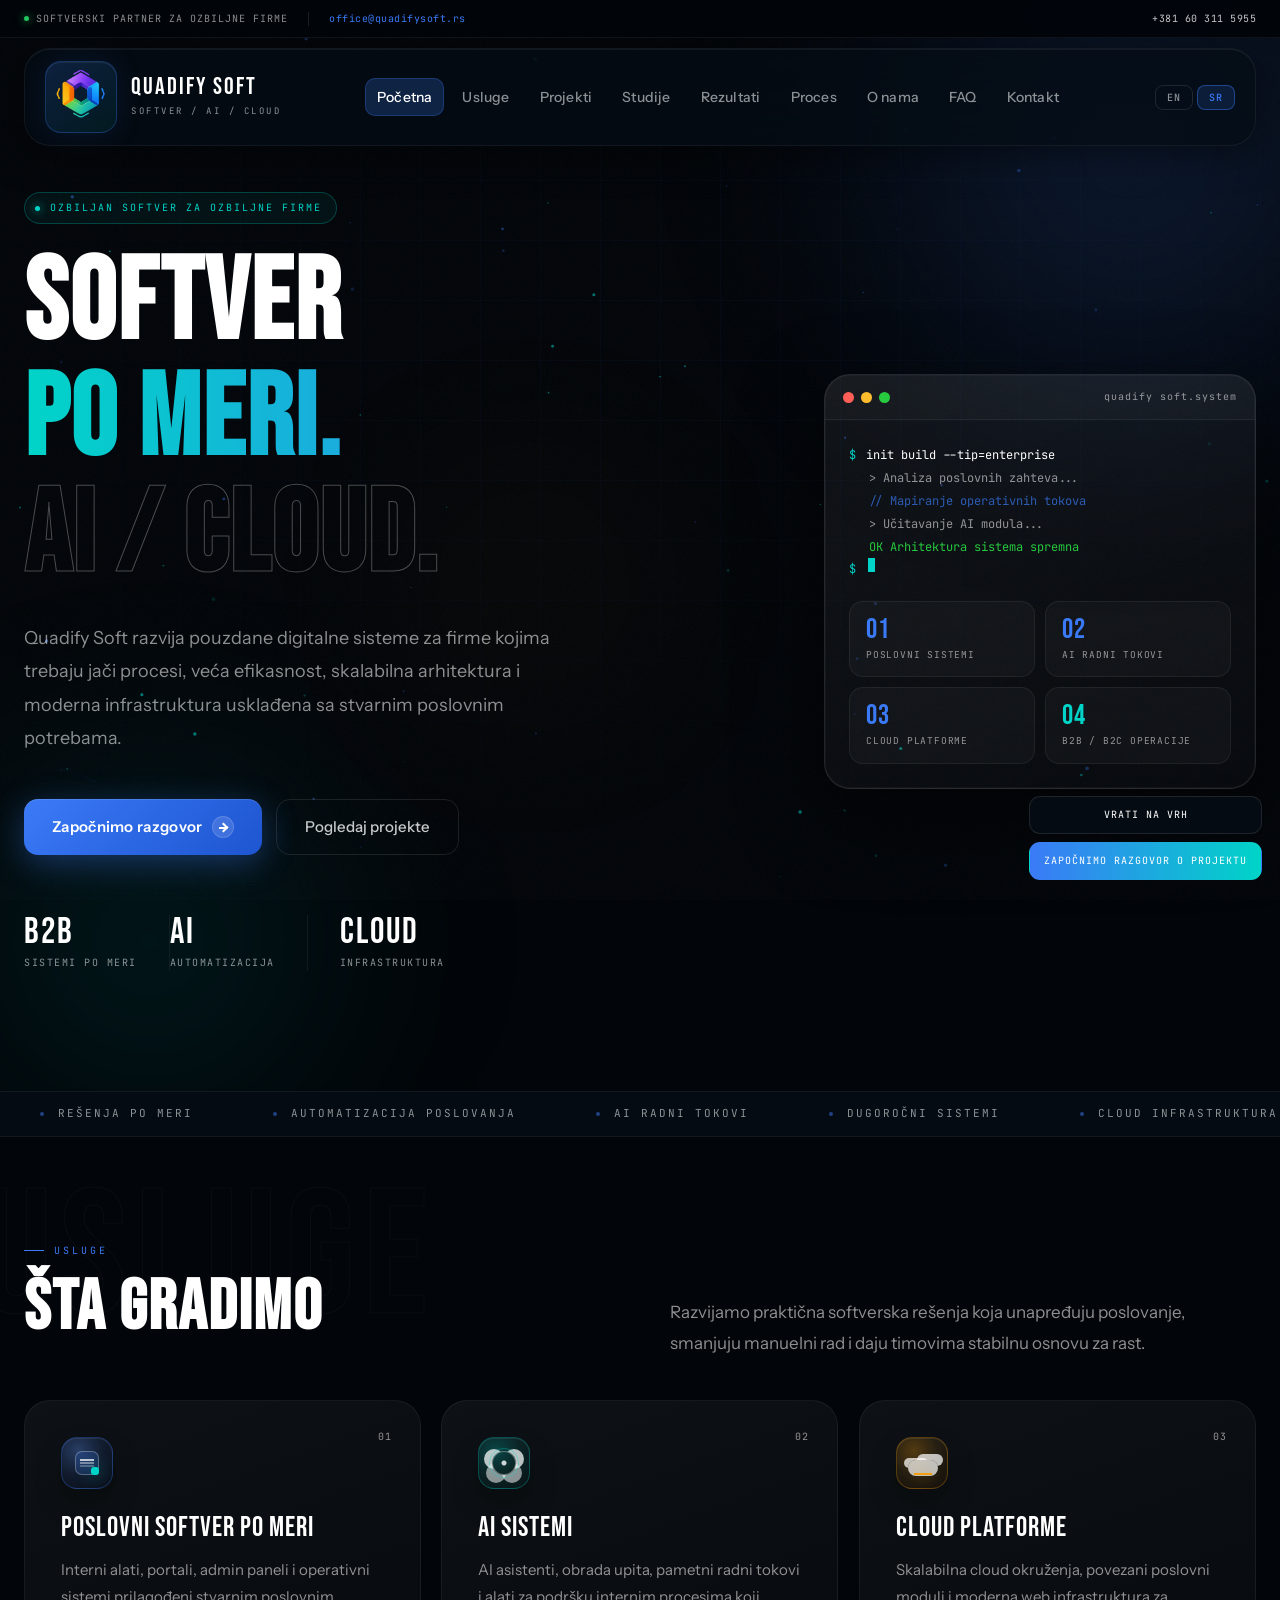
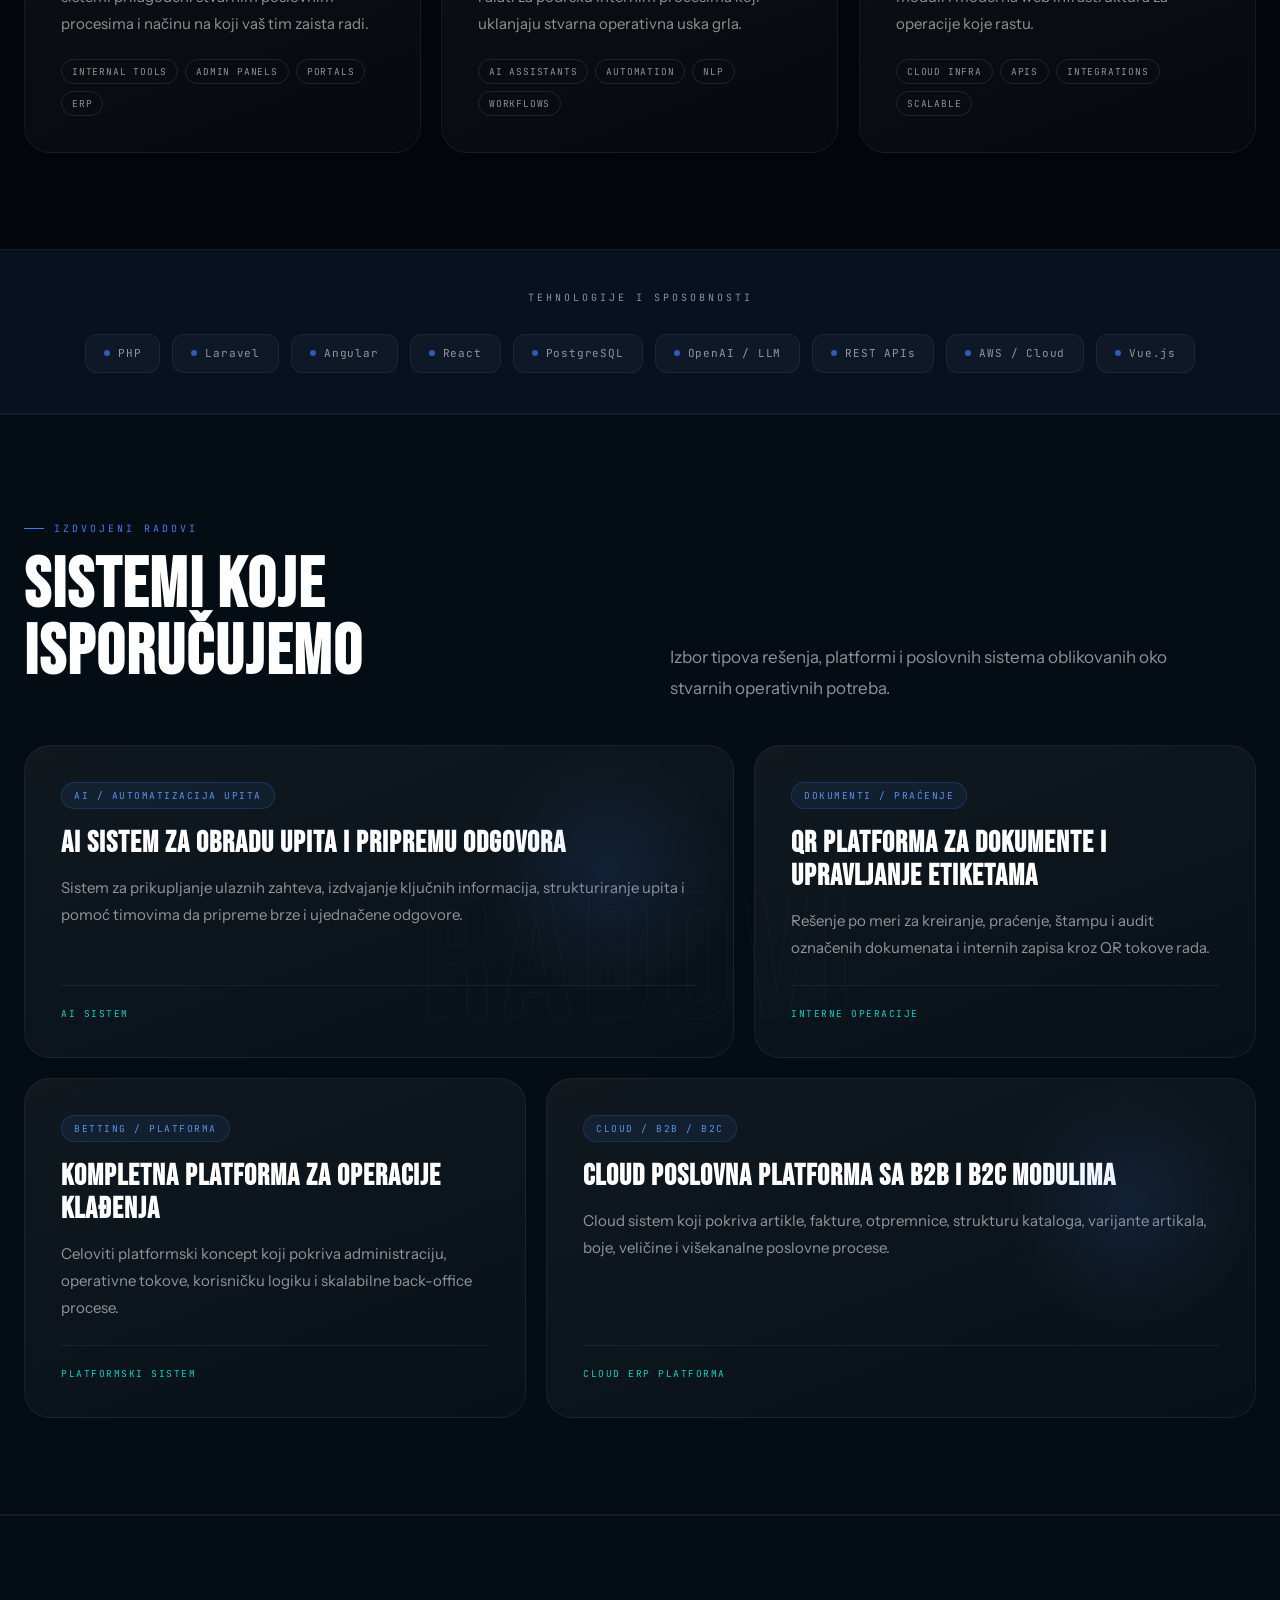
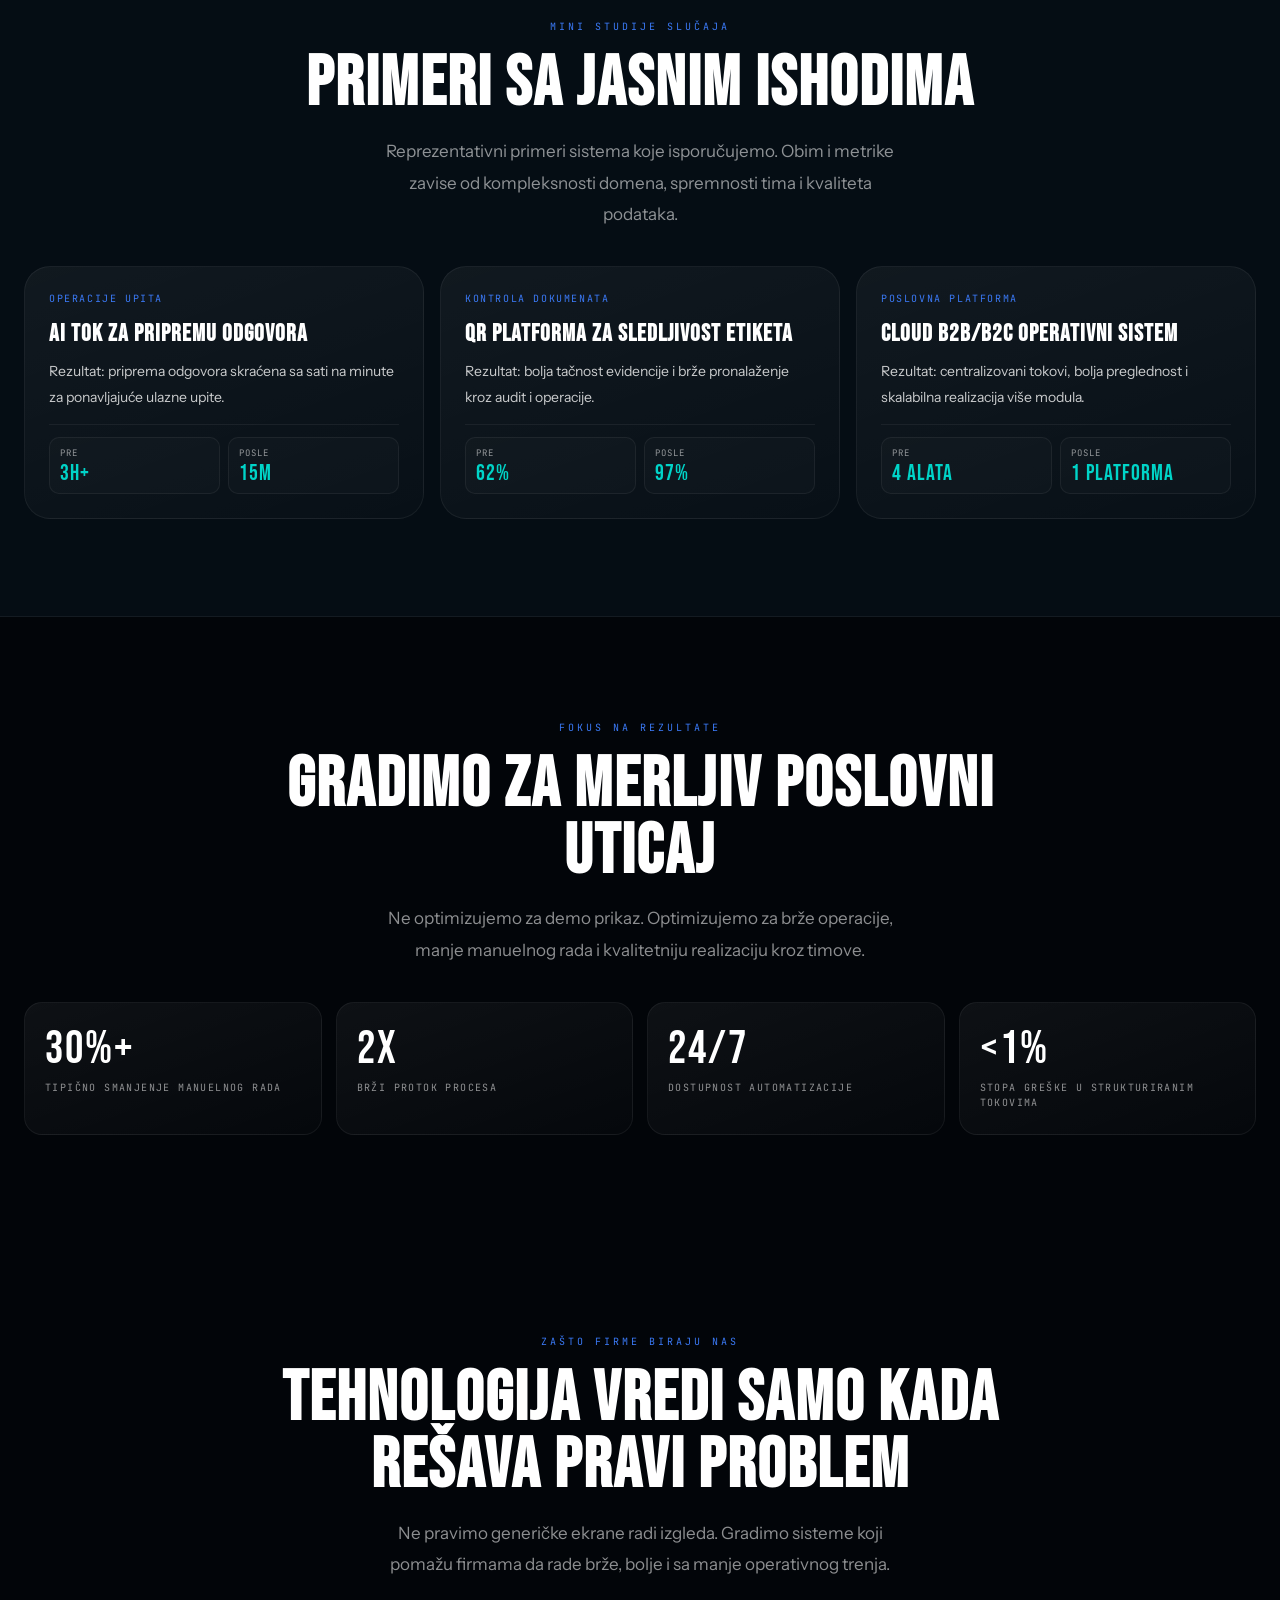
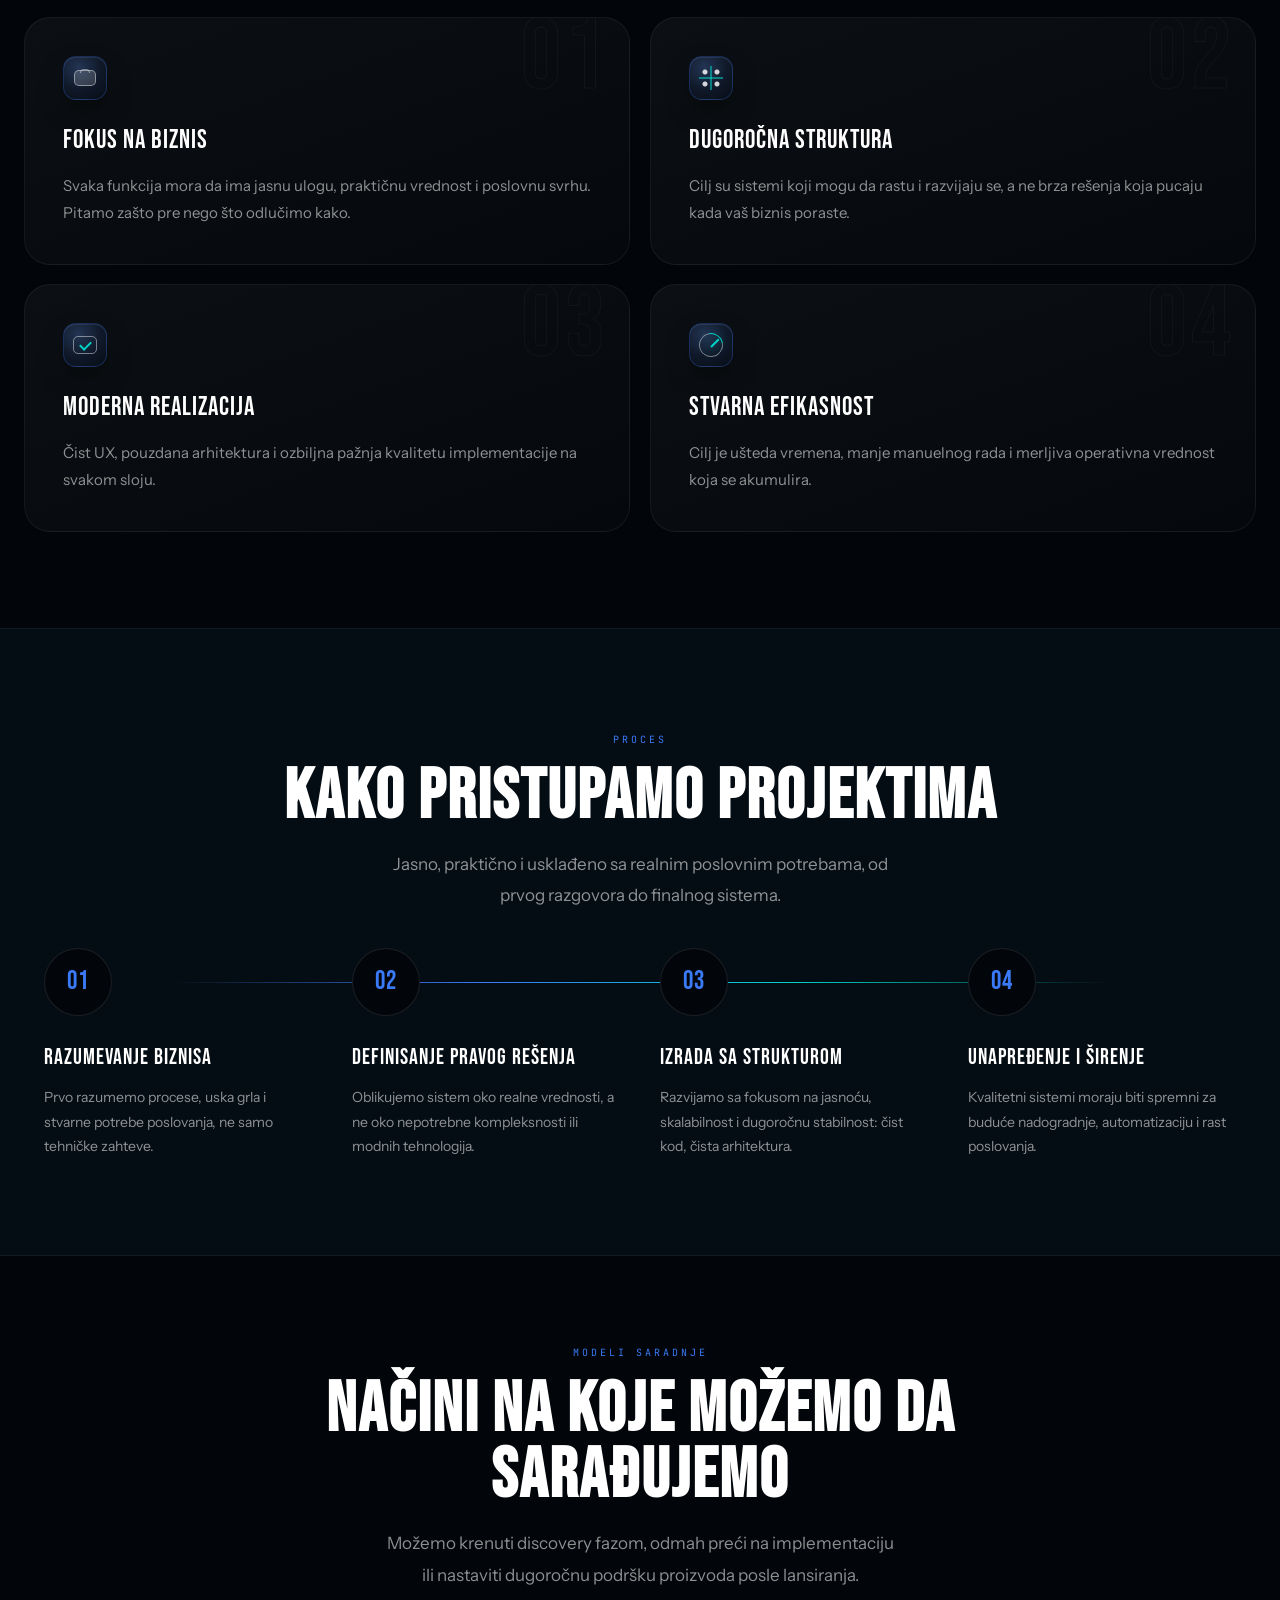
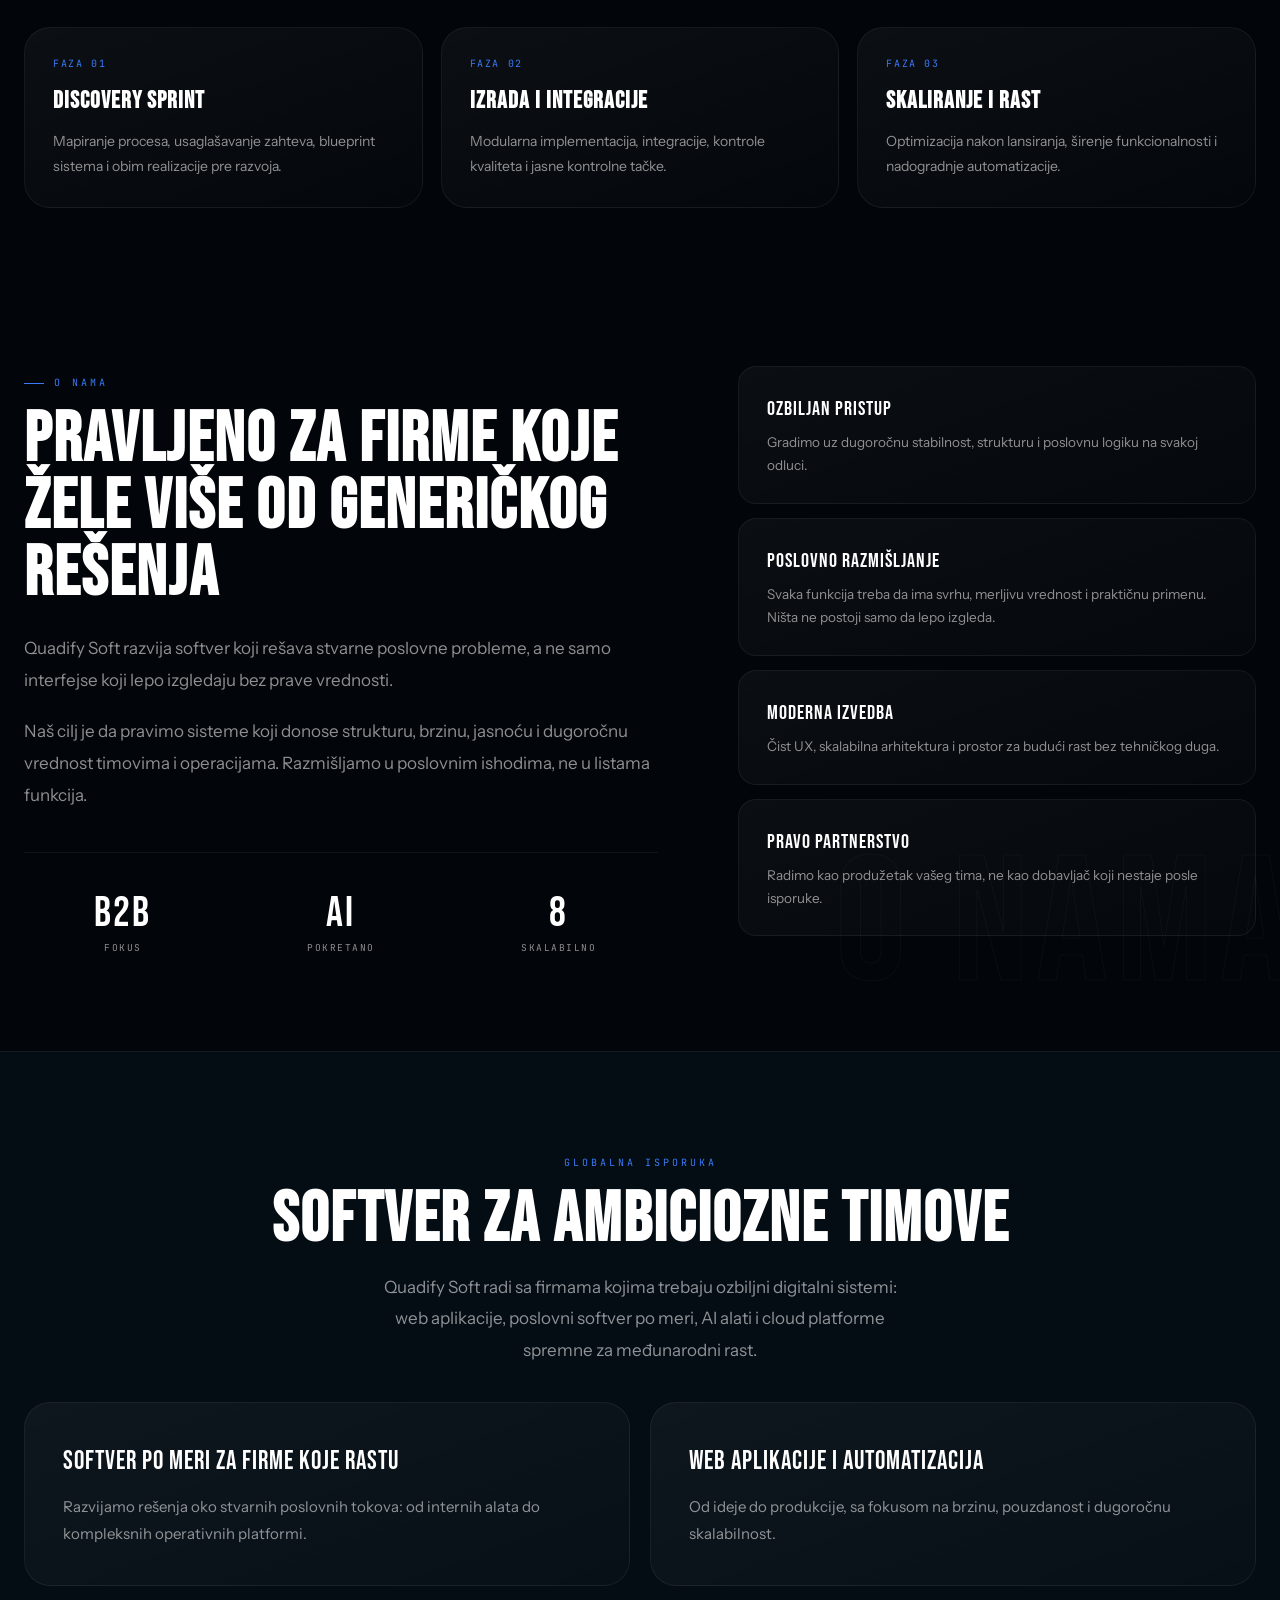
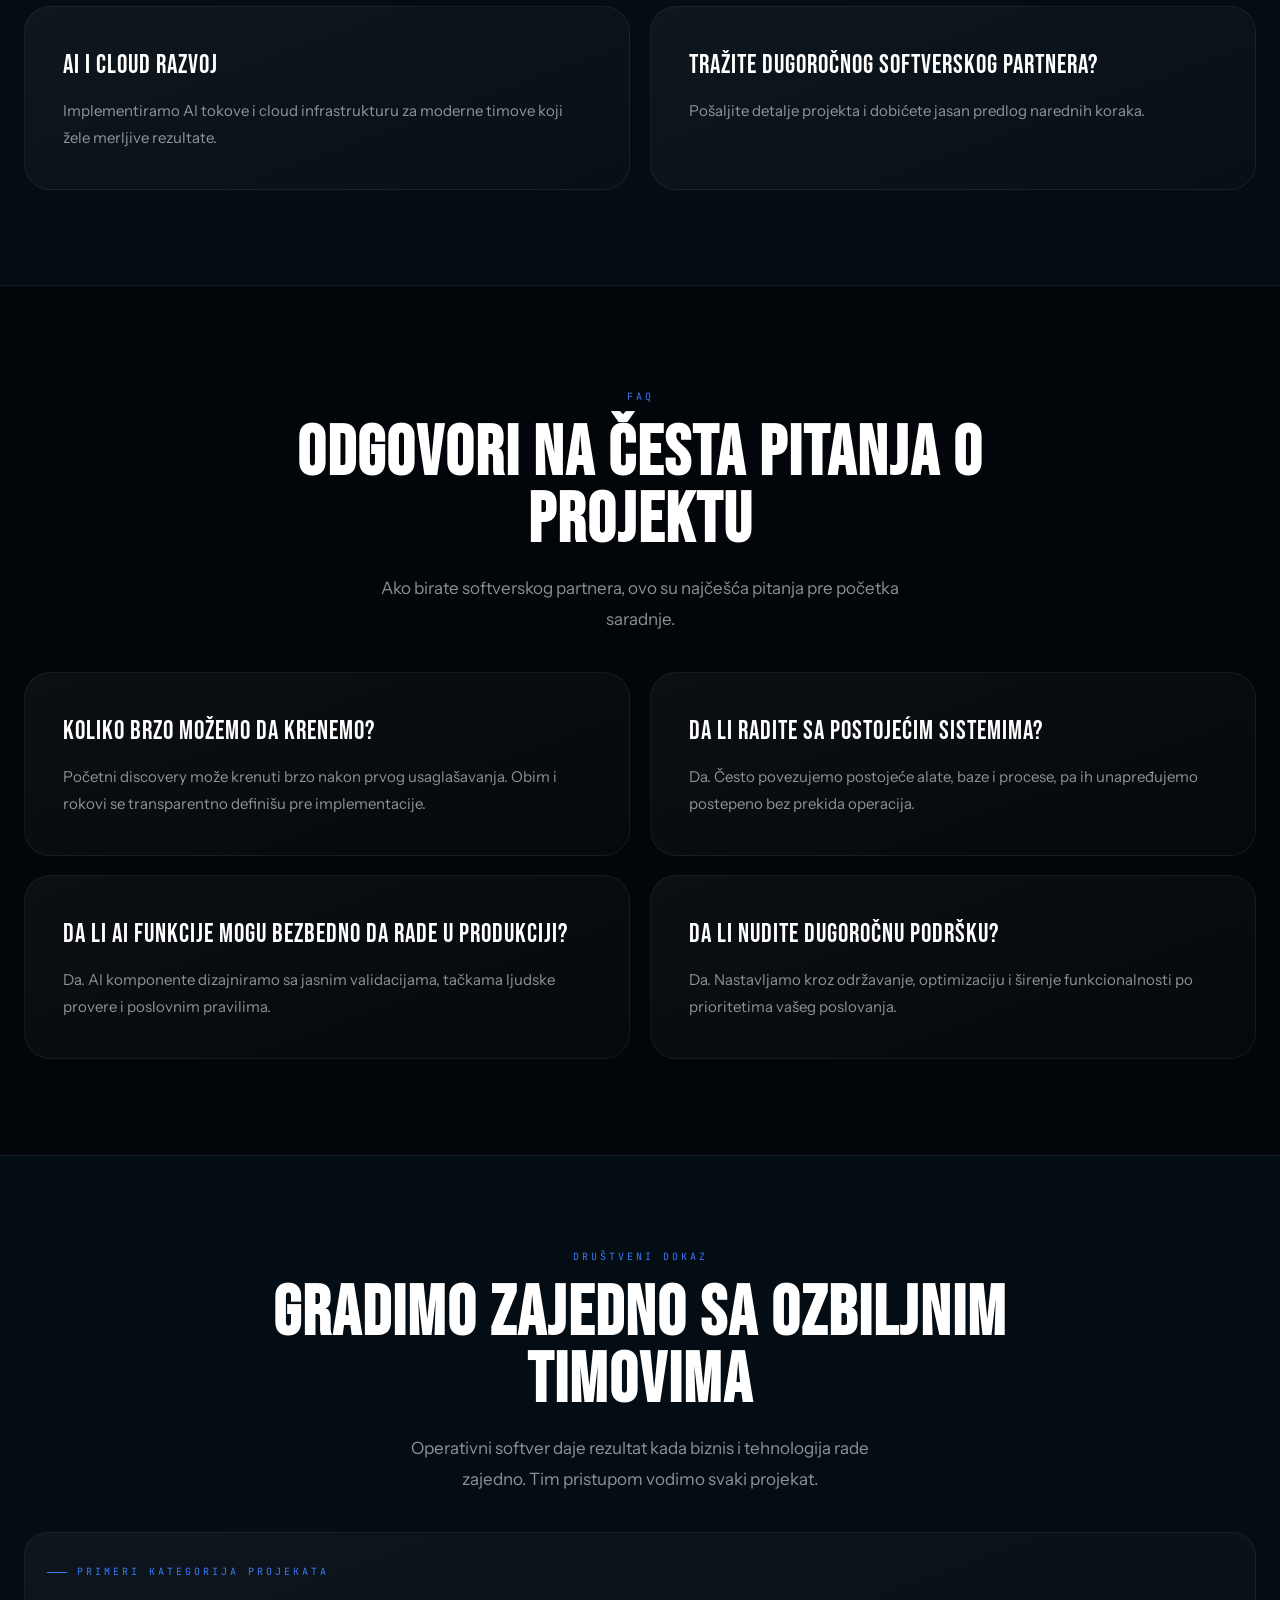
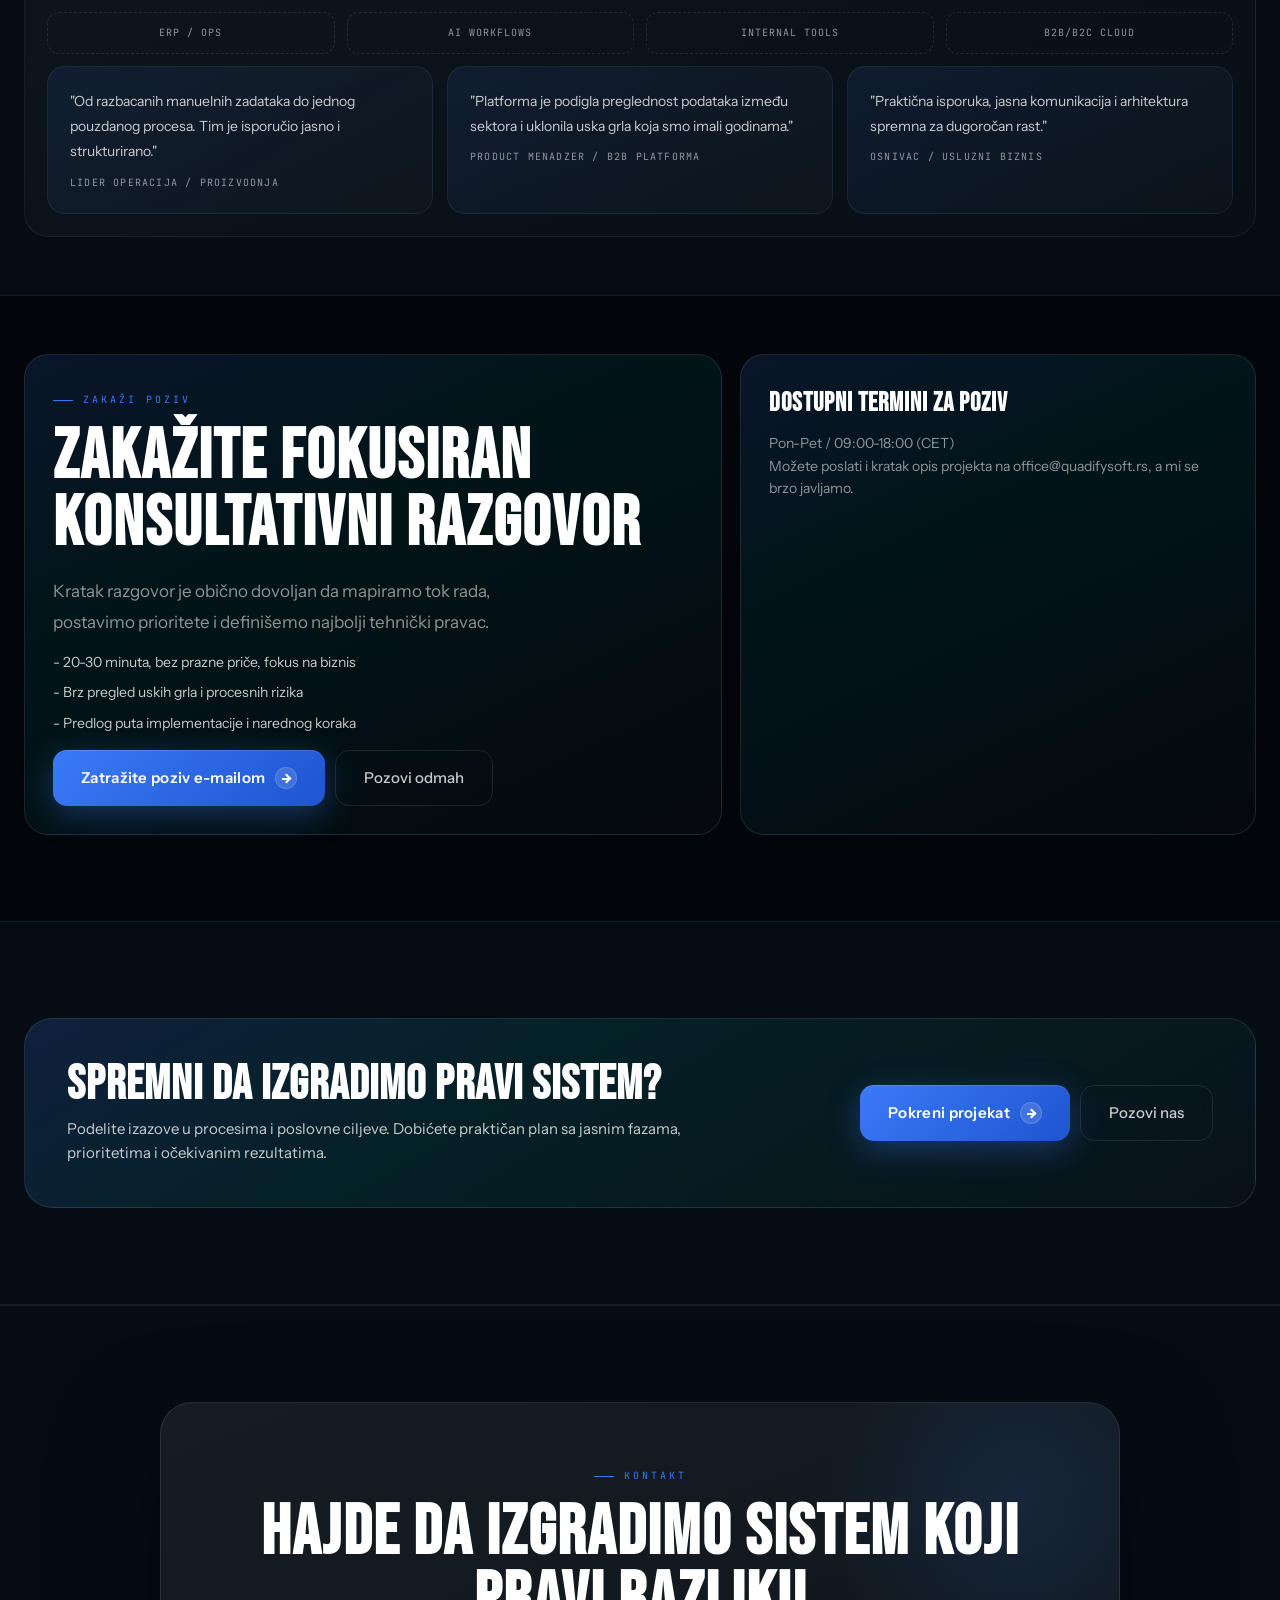
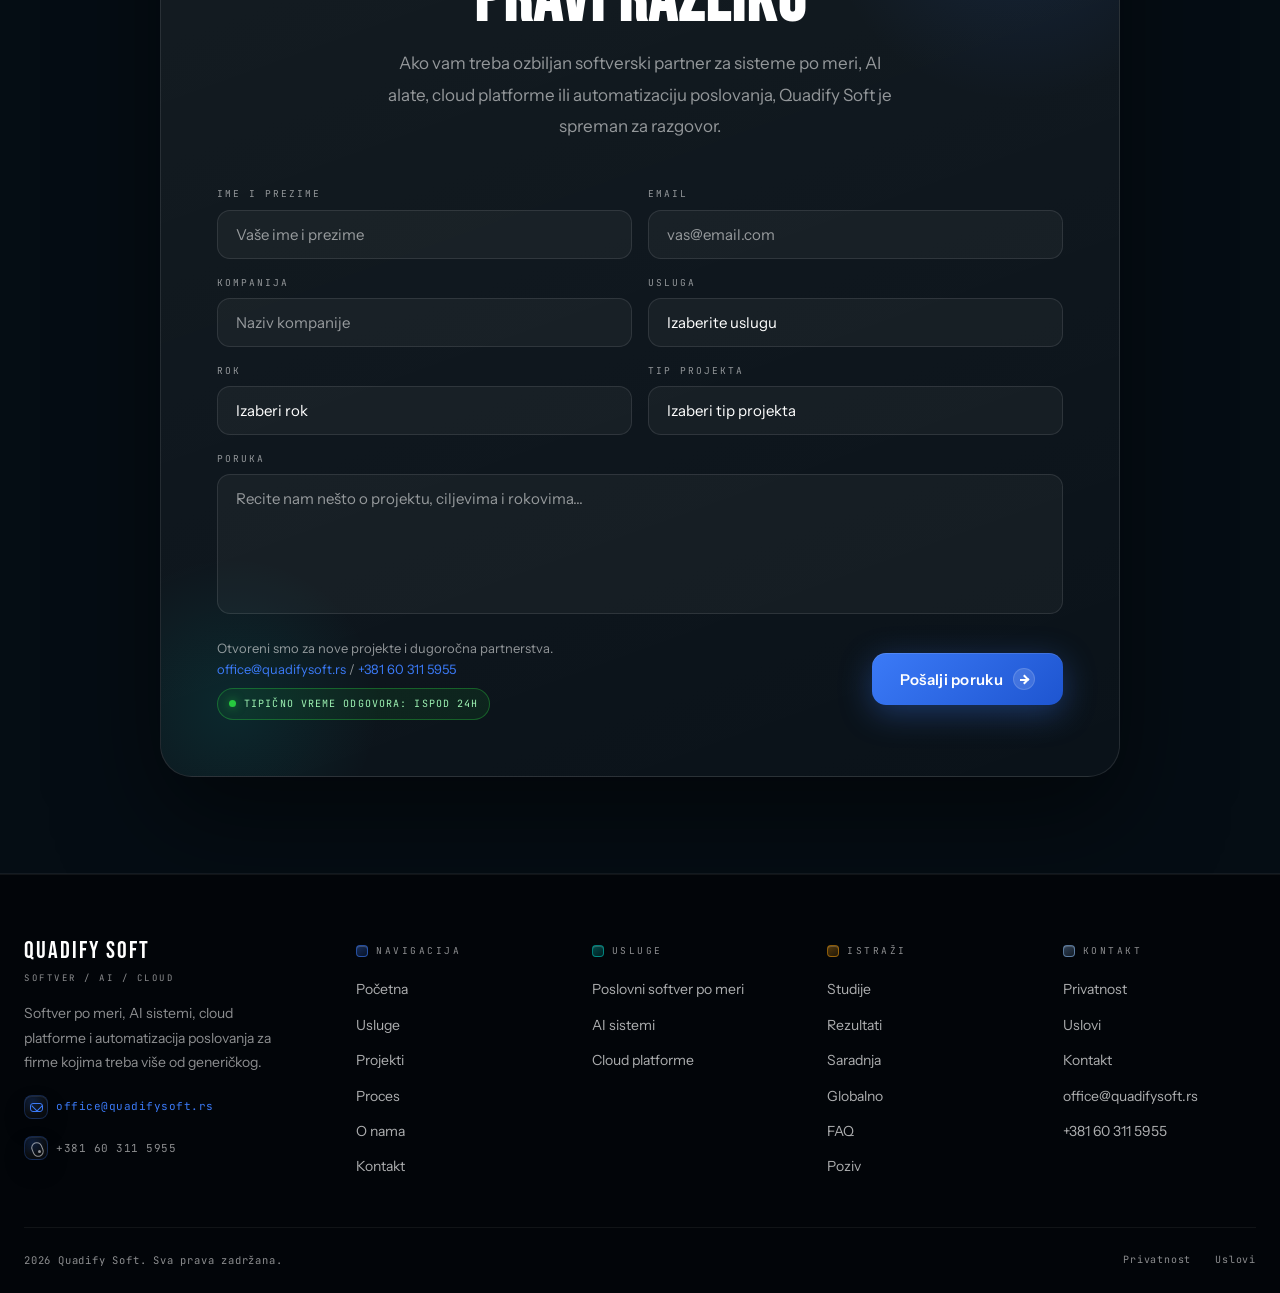
==== index.html @ 83253803 "* Sredjujem sve probleme u tekstu sa ikonicama na koje sam naisao" ====
<!DOCTYPE html>
<html lang="sr">
<head>
<meta charset="UTF-8">
<meta name="viewport" content="width=device-width, initial-scale=1.0">
<title>Quadify Soft | Custom Software, AI & Cloud Systems</title>
<meta name="description" content="Quadify Soft develops custom software, AI systems, cloud platforms, and business automation for ambitious companies worldwide.">
<meta name="robots" content="index, follow">
<meta name="referrer" content="strict-origin-when-cross-origin">
<meta name="format-detection" content="telephone=no">
<meta http-equiv="Permissions-Policy" content="camera=(), microphone=(), geolocation=()">
<meta name="theme-color" content="#020509">
<meta name="application-name" content="Quadify Soft">
<link rel="canonical" href="https://quadifysoft.rs/">
<link rel="icon" href="/favicon.ico" sizes="any">
<link rel="icon" type="image/png" sizes="48x48" href="/favicon-48x48.png">
<link rel="icon" type="image/png" sizes="256x256" href="/favicon.png">
<link rel="apple-touch-icon" sizes="180x180" href="/apple-touch-icon.png">
<meta property="og:title" content="Quadify Soft | Custom Software, AI & Cloud Systems">
<meta property="og:site_name" content="Quadify Soft">
<meta property="og:description" content="Custom software, AI systems, cloud platforms, and business automation for ambitious companies worldwide.">
<meta property="og:image" content="https://quadifysoft.rs/assets/img/preview.png">
<meta property="og:url" content="https://quadifysoft.rs/">
<meta property="og:type" content="website">
<meta property="og:locale" content="sr_RS">
<meta property="og:locale:alternate" content="en_US">
<meta name="twitter:card" content="summary_large_image">
<meta name="twitter:title" content="Quadify Soft | Custom Software, AI & Cloud Systems">
<meta name="twitter:description" content="Custom software, AI systems, cloud platforms, and business automation for ambitious companies worldwide.">
<meta name="twitter:image" content="https://quadifysoft.rs/assets/img/preview.png">
<script src="assets/js/head.js"></script>
<link rel="preconnect" href="https://fonts.googleapis.com">
<link rel="preconnect" href="https://fonts.gstatic.com" crossorigin>
<link href="https://fonts.googleapis.com/css2?family=Bebas+Neue&family=Instrument+Sans:ital,wght@0,400;0,500;0,600;0,700;1,400&family=JetBrains+Mono:wght@400;500&display=swap" rel="stylesheet">
<script type="application/ld+json">
{
  "@context": "https://schema.org",
  "@type": "Organization",
  "name": "Quadify Soft",
  "alternateName": ["QuadifySoft", "Quadify Soft"],
  "url": "https://quadifysoft.rs/",
  "logo": "https://quadifysoft.rs/assets/img/logo.png",
  "email": "office@quadifysoft.rs",
  "telephone": "+381603115955"
}
</script>
<script type="application/ld+json">
{
  "@context": "https://schema.org",
  "@type": "WebSite",
  "name": "Quadify Soft",
  "alternateName": "QuadifySoft",
  "url": "https://quadifysoft.rs/",
  "inLanguage": ["sr", "en"]
}
</script>
<script type="application/ld+json">
{
  "@context": "https://schema.org",
  "@type": "ProfessionalService",
  "name": "Quadify Soft",
  "url": "https://quadifysoft.rs/",
  "image": "https://quadifysoft.rs/assets/img/preview.png",
  "description": "Custom software development, AI systems, cloud platforms, and business automation for ambitious companies worldwide.",
  "email": "office@quadifysoft.rs",
  "telephone": "+381603115955",
  "areaServed": {
    "@type": "Place",
    "name": "Worldwide"
  },
  "address": {
    "@type": "PostalAddress",
    "addressCountry": "RS"
  },
  "serviceType": [
    "Custom software development",
    "AI systems",
    "Cloud platforms",
    "Business automation"
  ]
}
</script>
<link rel="stylesheet" href="assets/css/site.css">
</head>
<body>
<a class="skip-link" href="#main-content">Skip to content</a>
<div id="scroll-progress" aria-hidden="true"></div>

<!-- Cursor -->
<div id="cursor-dot"></div>
<div id="cursor-ring"></div>

<!-- Canvas particles -->
<canvas id="cv"></canvas>

<!-- Noise overlay -->
<div id="noise"></div>

<!-- Preloader -->
<div id="preloader">
  <div class="pre-logo">Quadify Soft</div>
  <div class="pre-bar-wrap"><div class="pre-bar"></div></div>
  <div class="pre-counter" id="preCounter">000</div>
</div>

<!-- ---------------------- HERO ---------------------- -->
<header class="hero" id="home">
  <div class="blob blob-1"></div>
  <div class="blob blob-2"></div>
  <div class="blob blob-3"></div>
  <div class="hero-grid-lines"></div>

  <!-- Topbar -->
  <div class="topbar">
    <div class="wrap">
      <div class="topbar-left">
        <div class="topbar-pill">
          <div class="topbar-pill-dot"></div>
          <span data-lang="topbar_text">Custom software partner for serious companies</span>
        </div>
        <div class="topbar-sep"></div>
        <a href="mailto:office@quadifysoft.rs" class="topbar-mail">office@quadifysoft.rs</a>
      </div>
      <div class="topbar-right">
        <a href="tel:+381603115955" class="topbar-phone">+381 60 311 5955</a>
      </div>
    </div>
  </div>

  <!-- Nav -->
  <nav class="nav-shell">
    <div class="nav wrap">
      <a href="#home" class="logo-link">
        <div class="logo-icon">
          <picture>
            <source srcset="assets/img/logo-mark.webp" type="image/webp">
            <img src="assets/img/logo-mark.png" alt="Quadify Soft" class="logo-img" width="60" height="60" fetchpriority="high" decoding="async">
          </picture>
        </div>
        <div>
          <div class="logo-name">Quadify Soft</div>
          <div class="logo-sub" data-lang="logo_subtext">Software / AI / Cloud</div>
        </div>
      </a>

      <div class="nav-links" id="primaryNavLinks">
        <a href="#home" data-lang="nav_home">Home</a>
        <a href="#services" data-lang="nav_services">Services</a>
        <a href="#projects" data-lang="nav_projects">Projects</a>
        <a href="#case-studies" class="desktop-nav-link" data-lang="nav_cases">Case Studies</a>
        <a href="#results" class="desktop-nav-link" data-lang="nav_results">Results</a>
        <a href="#process" data-lang="nav_process">Process</a>
        <a href="#about" data-lang="nav_about">About</a>
        <a href="#faq" class="desktop-nav-link" data-lang="nav_faq">FAQ</a>
        <a href="#contact" data-lang="nav_contact">Contact</a>
      </div>

      <div class="nav-right">
        <button type="button" class="nav-mobile-toggle" id="navMobileToggle" aria-controls="primaryNavLinks" aria-expanded="false" aria-label="Open menu">
          <span class="nav-mobile-icon">=</span>
          <span data-lang="nav_menu">Menu</span>
        </button>
        <div class="lang-sw">
          <button id="btn-en" type="button" aria-pressed="false" aria-label="Switch language to English">EN</button>
          <button id="btn-sr" type="button" aria-pressed="false" aria-label="Promeni jezik na srpski">SR</button>
        </div>
      </div>
    </div>
  </nav>

  <!-- Hero body -->
  <div class="hero-body">
    <div class="wrap">
      <div class="hero-layout">
        <div class="hero-left">
          <div class="hero-eyebrow">
            <div class="eyebrow-dot"></div>
            <span data-lang="hero_badge">SERIOUS SOFTWARE FOR SERIOUS BUSINESSES</span>
          </div>
          <h1 class="hero-title">
            <span class="hero-h1" data-lang="hero_line1">CUSTOM</span>
            <span class="hero-h1-teal" data-lang="hero_line2">SOFTWARE.</span>
            <span class="hero-h1-outline" data-lang="hero_line3">AI / CLOUD.</span>
          </h1>

          <p class="hero-sub" data-lang="hero_sub">Quadify Soft builds reliable digital systems for companies that need stronger workflows, higher efficiency, scalable architecture, and modern infrastructure aligned with real business needs.</p>

          <div class="hero-actions">
            <a href="#contact" class="btn-primary" data-track="cta_start_click">
              <span data-lang="hero_btn1">Start a Conversation</span>
              <span class="btn-arr">-&gt;</span>
            </a>
            <a href="#projects" class="btn-ghost">
              <span data-lang="hero_btn2">See Selected Work</span>
            </a>
          </div>

          <div class="hero-stats">
            <div class="hstat">
              <div class="hstat-val">B2B</div>
              <div class="hstat-lbl" data-lang="stat_1">Custom Systems</div>
            </div>
            <div class="hstat">
              <div class="hstat-val">AI</div>
              <div class="hstat-lbl" data-lang="stat_2">Automation</div>
            </div>
            <div class="hstat">
              <div class="hstat-val">Cloud</div>
              <div class="hstat-lbl" data-lang="stat_3">Infrastructure</div>
            </div>
          </div>
        </div>

        <div class="hero-right">
          <div class="terminal-card">
            <div class="tc-topbar">
              <div class="tc-dots">
                <div class="tc-dot tc-dot-r"></div>
                <div class="tc-dot tc-dot-y"></div>
                <div class="tc-dot tc-dot-g"></div>
              </div>
              <div class="tc-title">quadify soft.system</div>
            </div>
            <div class="tc-body">
              <div class="tc-line"><span class="tc-prompt">$</span><span class="tc-cmd" data-lang="tc_cmd1">init build --type=enterprise</span></div>
              <div class="tc-line"><span class="tc-out" data-lang="tc_out1">&gt; Analyzing business requirements...</span></div>
              <div class="tc-line"><span class="tc-comment" data-lang="tc_out2">// Mapping operational workflows</span></div>
              <div class="tc-line"><span class="tc-out" data-lang="tc_out3">&gt; Loading AI modules...</span></div>
              <div class="tc-line"><span class="tc-success" data-lang="tc_out4">OK System architecture ready</span></div>
              <div class="tc-line"><span class="tc-prompt">$</span><span class="tc-cursor"></span></div>

              <div class="tc-modules">
                <div class="tc-mod">
                  <div class="tc-mod-num">01</div>
                  <div class="tc-mod-label" data-lang="metric_1">Custom business systems</div>
                </div>
                <div class="tc-mod">
                  <div class="tc-mod-num">02</div>
                  <div class="tc-mod-label" data-lang="metric_2">AI-powered workflows</div>
                </div>
                <div class="tc-mod">
                  <div class="tc-mod-num">03</div>
                  <div class="tc-mod-label" data-lang="metric_3">Cloud platforms</div>
                </div>
                <div class="tc-mod">
                  <div class="tc-mod-num">04</div>
                  <div class="tc-mod-label" data-lang="metric_4">B2B / B2C ops</div>
                </div>
              </div>
            </div>
          </div>
        </div>
      </div>
    </div>
  </div>
</header>

<!-- TICKER -->
<div class="ticker">
  <div class="ticker-track" id="tickerTrack"></div>
</div>

<main id="main-content">

<!-- ---------------------- SERVICES ---------------------- -->
<section class="s-light" id="services">
  <div class="ghost-text ghost-top" data-lang="ghost_services">SERVICES</div>
  <div class="wrap">
    <div class="two-col-head">
      <div class="reveal">
        <div class="s-label" data-lang="services_label">Services</div>
        <h2 class="s-h2" data-lang="services_h2">What We <span>Build</span></h2>
      </div>
      <p class="s-desc reveal d2" data-lang="services_desc">We design practical software that improves operations, reduces manual work, and gives teams a stable foundation for growth.</p>
    </div>

    <div class="services-grid">
      <div class="svc-card reveal d1">
        <div class="svc-icon-wrap svc-icon-bg-blue icon-software" aria-hidden="true"></div>
        <span class="svc-num">01</span>
        <div class="svc-title" data-lang="card1_title">Custom Business Software</div>
        <p class="svc-desc" data-lang="card1_desc">Internal tools, portals, admin panels, and operational systems tailored to real business processes and the way your team actually works.</p>
        <div class="svc-tags">
          <span class="svc-tag">Internal Tools</span>
          <span class="svc-tag">Admin Panels</span>
          <span class="svc-tag">Portals</span>
          <span class="svc-tag">ERP</span>
        </div>
      </div>
      <div class="svc-card reveal d2">
        <div class="svc-icon-wrap svc-icon-bg-teal icon-ai" aria-hidden="true"></div>
        <span class="svc-num">02</span>
        <div class="svc-title" data-lang="card2_title">AI Systems</div>
        <p class="svc-desc" data-lang="card2_desc">AI assistants, inquiry handling, intelligent workflows, and internal support tools that remove real operational bottlenecks.</p>
        <div class="svc-tags">
          <span class="svc-tag">AI Assistants</span>
          <span class="svc-tag">Automation</span>
          <span class="svc-tag">NLP</span>
          <span class="svc-tag">Workflows</span>
        </div>
      </div>
      <div class="svc-card reveal d3">
        <div class="svc-icon-wrap svc-icon-bg-amber icon-cloud" aria-hidden="true"></div>
        <span class="svc-num">03</span>
        <div class="svc-title" data-lang="card3_title">Cloud Platforms</div>
        <p class="svc-desc" data-lang="card3_desc">Scalable cloud environments, connected business modules, and modern web infrastructure for growing operations.</p>
        <div class="svc-tags">
          <span class="svc-tag">Cloud Infra</span>
          <span class="svc-tag">APIs</span>
          <span class="svc-tag">Integrations</span>
          <span class="svc-tag">Scalable</span>
        </div>
      </div>
    </div>
  </div>
</section>

<!-- TECH STACK -->
<div class="tech-strip">
  <div class="wrap">
    <div class="tech-label" data-lang="tech_label">Technologies & Capabilities</div>
    <div class="tech-row">
      <div class="tech-chip"><span class="tech-chip-dot"></span>PHP</div>
      <div class="tech-chip"><span class="tech-chip-dot"></span>Laravel</div>
      <div class="tech-chip"><span class="tech-chip-dot"></span>Angular</div>
      <div class="tech-chip"><span class="tech-chip-dot"></span>React</div>
      <div class="tech-chip"><span class="tech-chip-dot"></span>PostgreSQL</div>
      <div class="tech-chip"><span class="tech-chip-dot"></span>OpenAI / LLM</div>
      <div class="tech-chip"><span class="tech-chip-dot"></span>REST APIs</div>
      <div class="tech-chip"><span class="tech-chip-dot"></span>AWS / Cloud</div>
      <div class="tech-chip"><span class="tech-chip-dot"></span>Vue.js</div>
    </div>
  </div>
</div>

<!-- ---------------------- PROJECTS ---------------------- -->
<section class="s-dark" id="projects">
  <div class="ghost-text ghost-center" data-lang="ghost_work">WORK</div>
  <div class="wrap">
    <div class="two-col-head">
      <div class="reveal">
        <div class="s-label" data-lang="projects_label">Selected Work</div>
        <h2 class="s-h2" data-lang="projects_h2">Systems We <span>Build</span></h2>
      </div>
      <p class="s-desc reveal d2" data-lang="projects_desc">A selection of solution types, platforms, and business systems shaped around real operational needs.</p>
    </div>

    <div class="projects-grid">
      <article class="proj-card proj-card-1 reveal d1">
        <div class="proj-type" data-lang="project1_type">AI / Inquiry Automation</div>
        <h3 class="proj-h3" data-lang="project1_title">AI inquiry processing and response drafting system</h3>
        <p class="proj-desc" data-lang="project1_desc">A system for collecting inbound requests, extracting key information, structuring inquiries, and helping teams prepare fast and consistent responses.</p>
        <div class="proj-footer">
          <span class="proj-tag" data-lang="project1_tag">AI System</span>
        </div>
      </article>

      <article class="proj-card proj-card-2 reveal d2">
        <div class="proj-type" data-lang="project2_type">Documents / Tracking</div>
        <h3 class="proj-h3" data-lang="project2_title">QR-based document and label management platform</h3>
        <p class="proj-desc" data-lang="project2_desc">A custom solution for creating, tracking, printing, and auditing labeled documents and internal records through QR workflows.</p>
        <div class="proj-footer">
          <span class="proj-tag" data-lang="project2_tag">Internal Operations</span>
        </div>
      </article>

      <article class="proj-card proj-card-3 reveal d3">
        <div class="proj-type" data-lang="project3_type">Betting / Platform</div>
        <h3 class="proj-h3" data-lang="project3_title">End-to-end platform for betting operations</h3>
        <p class="proj-desc" data-lang="project3_desc">A complete platform covering administration, operational workflows, user-facing logic, and scalable back-office processes.</p>
        <div class="proj-footer">
          <span class="proj-tag" data-lang="project3_tag">Platform System</span>
        </div>
      </article>

      <article class="proj-card proj-card-4 reveal d4">
        <div class="proj-type" data-lang="project4_type">Cloud / B2B / B2C</div>
        <h3 class="proj-h3" data-lang="project4_title">Cloud business platform with B2B and B2C modules</h3>
        <p class="proj-desc" data-lang="project4_desc">A cloud system covering products, invoices, dispatch notes, catalog structure, item variants, colors, sizes, and multi-channel business workflows.</p>
        <div class="proj-footer">
          <span class="proj-tag" data-lang="project4_tag">Cloud ERP Platform</span>
        </div>
      </article>
    </div>
  </div>
</section>

<!-- ---------------------- WHY US ---------------------- -->
<section class="s-dark" id="case-studies">
  <div class="wrap">
    <div class="center-head reveal">
      <div class="s-label" data-lang="cases_label">Mini Case Studies</div>
      <h2 class="s-h2" data-lang="cases_h2">Selected examples with <span>clear outcomes</span></h2>
      <p class="s-desc" data-lang="cases_desc">Representative examples of the types of systems we deliver. Scope and metrics depend on domain complexity, team readiness, and data quality.</p>
    </div>
    <div class="cases-grid">
      <article class="case-card reveal d1">
        <div class="case-type" data-lang="case1_type">Inquiry Operations</div>
        <h3 class="case-title" data-lang="case1_title">AI-assisted response workflow</h3>
        <p class="case-result" data-lang="case1_result">Result: response preparation reduced from hours to minutes for repetitive inbound requests.</p>
        <div class="case-metrics">
          <div class="case-metric">
            <div class="case-metric-k" data-lang="case1_metric1_k">Before</div>
            <div class="case-metric-v" data-lang="case1_metric1_v">3h+</div>
          </div>
          <div class="case-metric">
            <div class="case-metric-k" data-lang="case1_metric2_k">After</div>
            <div class="case-metric-v" data-lang="case1_metric2_v">15m</div>
          </div>
        </div>
      </article>
      <article class="case-card reveal d2">
        <div class="case-type" data-lang="case2_type">Document Control</div>
        <h3 class="case-title" data-lang="case2_title">QR label traceability platform</h3>
        <p class="case-result" data-lang="case2_result">Result: improved record accuracy and faster retrieval across internal audit and operations.</p>
        <div class="case-metrics">
          <div class="case-metric">
            <div class="case-metric-k" data-lang="case2_metric1_k">Before</div>
            <div class="case-metric-v" data-lang="case2_metric1_v">62%</div>
          </div>
          <div class="case-metric">
            <div class="case-metric-k" data-lang="case2_metric2_k">After</div>
            <div class="case-metric-v" data-lang="case2_metric2_v">97%</div>
          </div>
        </div>
      </article>
      <article class="case-card reveal d3">
        <div class="case-type" data-lang="case3_type">Business Platform</div>
        <h3 class="case-title" data-lang="case3_title">Cloud B2B/B2C operations system</h3>
        <p class="case-result" data-lang="case3_result">Result: centralized workflows, improved visibility, and scalable multi-module business execution.</p>
        <div class="case-metrics">
          <div class="case-metric">
            <div class="case-metric-k" data-lang="case3_metric1_k">Before</div>
            <div class="case-metric-v" data-lang="case3_metric1_v">4 tools</div>
          </div>
          <div class="case-metric">
            <div class="case-metric-k" data-lang="case3_metric2_k">After</div>
            <div class="case-metric-v" data-lang="case3_metric2_v">1 platform</div>
          </div>
        </div>
      </article>
    </div>
  </div>
</section>

<section class="s-light" id="results">
  <div class="wrap">
    <div class="center-head reveal">
      <div class="s-label" data-lang="results_label">Results Focus</div>
      <h2 class="s-h2" data-lang="results_h2">Built for measurable <span>business impact</span></h2>
      <p class="s-desc" data-lang="results_desc">We do not optimize for demos. We optimize for faster operations, less manual work, and stronger execution across teams.</p>
    </div>
    <div class="results-grid">
      <article class="result-card reveal d1">
        <div class="result-num">30%+</div>
        <div class="result-label" data-lang="result_1">Typical manual work reduction</div>
      </article>
      <article class="result-card reveal d2">
        <div class="result-num">2x</div>
        <div class="result-label" data-lang="result_2">Faster process throughput</div>
      </article>
      <article class="result-card reveal d3">
        <div class="result-num">24/7</div>
        <div class="result-label" data-lang="result_3">Automation availability</div>
      </article>
      <article class="result-card reveal d4">
        <div class="result-num">&lt;1%</div>
        <div class="result-label" data-lang="result_4">Error rate in structured flows</div>
      </article>
    </div>
  </div>
</section>

<section class="s-light" id="why-us">
  <div class="wrap">
    <div class="center-head reveal">
      <div class="s-label" data-lang="why_label">Why Companies Choose Us</div>
      <h2 class="s-h2" data-lang="why_h2">Technology is only valuable when it solves <span>the right problem</span></h2>
      <p class="s-desc" data-lang="why_desc">We do not build generic screens for the sake of appearance. We build systems that help businesses move faster, operate better, and grow with less friction.</p>
    </div>

    <div class="why-grid">
      <div class="why-card reveal d1" data-num="01">
        <div class="why-icon why-business" aria-hidden="true"></div>
        <div class="why-h3" data-lang="why1_title">Business-first thinking</div>
        <p class="why-p" data-lang="why1_desc">Every feature must have a clear role, practical value, and business purpose. We ask why before we decide how.</p>
      </div>
      <div class="why-card reveal d2" data-num="02">
        <div class="why-icon why-structure" aria-hidden="true"></div>
        <div class="why-h3" data-lang="why2_title">Long-term structure</div>
        <p class="why-p" data-lang="why2_desc">We aim for systems that can evolve over time, not quick fixes that break when your business grows.</p>
      </div>
      <div class="why-card reveal d3" data-num="03">
        <div class="why-icon why-execution" aria-hidden="true"></div>
        <div class="why-h3" data-lang="why3_title">Modern execution</div>
        <p class="why-p" data-lang="why3_desc">Clean UX, reliable architecture, and serious attention to implementation quality at every layer of the stack.</p>
      </div>
      <div class="why-card reveal d4" data-num="04">
        <div class="why-icon why-efficiency" aria-hidden="true"></div>
        <div class="why-h3" data-lang="why4_title">Real efficiency</div>
        <p class="why-p" data-lang="why4_desc">The goal is to save time, reduce manual work, and create measurable operational value that compounds.</p>
      </div>
    </div>
  </div>
</section>

<!-- ---------------------- PROCESS ---------------------- -->
<section class="s-dark" id="process">
  <div class="wrap">
    <div class="center-head reveal">
      <div class="s-label" data-lang="process_label">Process</div>
      <h2 class="s-h2" data-lang="process_h2">How We <span>Approach</span> Projects</h2>
      <p class="s-desc" data-lang="process_desc">Clear, practical, and aligned with real business needs, from the first conversation to the final system.</p>
    </div>

    <div class="process-timeline">
      <div class="proc-step reveal d1">
        <div class="proc-num-wrap"><div class="proc-num">01</div></div>
        <div class="proc-h3" data-lang="process1_title">Understand the business</div>
        <p class="proc-p" data-lang="process1_desc">We first understand the workflow, bottlenecks, and actual business needs, not just technical requirements.</p>
      </div>
      <div class="proc-step reveal d2">
        <div class="proc-num-wrap"><div class="proc-num">02</div></div>
        <div class="proc-h3" data-lang="process2_title">Define the right solution</div>
        <p class="proc-p" data-lang="process2_desc">We shape the system around real value, not around unnecessary complexity or trendy technology.</p>
      </div>
      <div class="proc-step reveal d3">
        <div class="proc-num-wrap"><div class="proc-num">03</div></div>
        <div class="proc-h3" data-lang="process3_title">Build with structure</div>
        <p class="proc-p" data-lang="process3_desc">We develop with clarity, scalability, and long-term stability in mind: clean code, clean architecture.</p>
      </div>
      <div class="proc-step reveal d4">
        <div class="proc-num-wrap"><div class="proc-num">04</div></div>
        <div class="proc-h3" data-lang="process4_title">Improve and expand</div>
        <p class="proc-p" data-lang="process4_desc">Strong systems must be ready for future upgrades, automation, and growth as the business evolves.</p>
      </div>
    </div>
  </div>
</section>

<!-- ---------------------- ABOUT ---------------------- -->
<section class="s-light" id="engagement">
  <div class="wrap">
    <div class="center-head reveal">
      <div class="s-label" data-lang="engage_label">Engagement Models</div>
      <h2 class="s-h2" data-lang="engage_h2">Ways we can <span>work together</span></h2>
      <p class="s-desc" data-lang="engage_desc">You can start with discovery, move directly to implementation, or continue with long-term product support after launch.</p>
    </div>
    <div class="engage-grid">
      <article class="engage-card reveal d1">
        <div class="engage-kicker" data-lang="engage_k1">Phase 01</div>
        <h3 class="engage-h3" data-lang="engage_t1">Discovery Sprint</h3>
        <p class="engage-p" data-lang="engage_d1">Process mapping, requirements alignment, system blueprint, and execution scope before development starts.</p>
      </article>
      <article class="engage-card reveal d2">
        <div class="engage-kicker" data-lang="engage_k2">Phase 02</div>
        <h3 class="engage-h3" data-lang="engage_t2">Build & Integrate</h3>
        <p class="engage-p" data-lang="engage_d2">Modular implementation, integrations, quality checks, and transparent milestones for predictable delivery.</p>
      </article>
      <article class="engage-card reveal d3">
        <div class="engage-kicker" data-lang="engage_k3">Phase 03</div>
        <h3 class="engage-h3" data-lang="engage_t3">Scale & Improve</h3>
        <p class="engage-p" data-lang="engage_d3">Post-launch optimization, feature expansion, and automation upgrades aligned with business growth.</p>
      </article>
    </div>
  </div>
</section>

<section class="s-light" id="about">
  <div class="ghost-text ghost-bottom" data-lang="ghost_about">ABOUT</div>
  <div class="wrap">
    <div class="about-grid">
      <div class="about-text reveal-left">
        <div class="s-label" data-lang="about_label">About</div>
        <h2 class="s-h2" data-lang="about_h2">Built for companies that want more than a <span>generic solution</span></h2>
        <p class="about-p" data-lang="about_desc1">Quadify Soft builds software that solves real business problems, not just interfaces that look good without creating value.</p>
        <p class="about-p" data-lang="about_desc2">Our goal is to create systems that bring structure, speed, clarity, and long-term value to teams and operations. We think in business outcomes, not feature lists.</p>

        <div class="about-nums">
          <div class="anum">
            <div class="anum-val">B2B</div>
            <div class="anum-lbl" data-lang="anum_1">Focus</div>
          </div>
          <div class="anum">
            <div class="anum-val">AI</div>
            <div class="anum-lbl" data-lang="anum_2">Powered</div>
          </div>
          <div class="anum">
            <div class="anum-val">8</div>
            <div class="anum-lbl" data-lang="anum_3">Scalable</div>
          </div>
        </div>
      </div>

      <div class="about-panel reveal d2">
        <div class="apoint">
          <div class="apoint-h" data-lang="about_p1_title">Serious approach</div>
          <p class="apoint-p" data-lang="about_p1_desc">We build with long-term stability, structure, and business logic in mind at every decision.</p>
        </div>
        <div class="apoint">
          <div class="apoint-h" data-lang="about_p2_title">Business-first thinking</div>
          <p class="apoint-p" data-lang="about_p2_desc">Every feature should have a purpose, measurable value, and practical use. Nothing exists just to look good.</p>
        </div>
        <div class="apoint">
          <div class="apoint-h" data-lang="about_p3_title">Modern execution</div>
          <p class="apoint-p" data-lang="about_p3_desc">Clean UX, scalable architecture, and plenty of room for future growth without technical debt.</p>
        </div>
        <div class="apoint">
          <div class="apoint-h" data-lang="about_p4_title">Real partnership</div>
          <p class="apoint-p" data-lang="about_p4_desc">We work as an extension of your team, not as a provider that disappears after delivery.</p>
        </div>
      </div>
    </div>
  </div>
</section>

<section class="s-dark" id="global">
  <div class="wrap">
    <div class="center-head reveal">
      <div class="s-label" data-lang="global_label">Global Delivery</div>
      <h2 class="s-h2" data-lang="global_h2">Software for <span>ambitious teams</span></h2>
      <p class="s-desc" data-lang="global_desc">Quadify Soft works with companies that need serious digital systems: web applications, custom business software, AI tools, and cloud platforms built for international growth.</p>
    </div>
    <div class="why-grid">
      <article class="why-card reveal d1">
        <div class="why-h3" data-lang="global_card1_h">Custom software for growing companies</div>
        <p class="why-p" data-lang="global_card1_p">We build solutions around real business workflows: from internal tools to complex operational platforms.</p>
      </article>
      <article class="why-card reveal d2">
        <div class="why-h3" data-lang="global_card2_h">Web apps and automation</div>
        <p class="why-p" data-lang="global_card2_p">From idea to production, with a focus on speed, reliability, and long-term scalability.</p>
      </article>
      <article class="why-card reveal d3">
        <div class="why-h3" data-lang="global_card3_h">AI and cloud development</div>
        <p class="why-p" data-lang="global_card3_p">We implement AI workflows and cloud infrastructure for modern teams focused on measurable results.</p>
      </article>
      <article class="why-card reveal d4">
        <div class="why-h3" data-lang="global_card4_h">Looking for a long-term software partner?</div>
        <p class="why-p" data-lang="global_card4_p">Send us your project details and we will propose a clear next-step plan.</p>
      </article>
    </div>
  </div>
</section>

<!-- ---------------------- FAQ ---------------------- -->
<section class="s-light" id="faq">
  <div class="wrap">
    <div class="center-head reveal">
      <div class="s-label" data-lang="faq_label">FAQ</div>
      <h2 class="s-h2" data-lang="faq_h2">Answers to common <span>project questions</span></h2>
      <p class="s-desc" data-lang="faq_desc">If you are evaluating software partners, these are usually the first questions decision-makers ask before kickoff.</p>
    </div>
    <div class="why-grid">
      <article class="why-card reveal d1">
        <div class="why-h3" data-lang="faq1_q">How fast can we start?</div>
        <p class="why-p" data-lang="faq1_a">Initial discovery can start quickly after the first alignment call. Scope and timeline are defined transparently before implementation begins.</p>
      </article>
      <article class="why-card reveal d2">
        <div class="why-h3" data-lang="faq2_q">Do you work with existing systems?</div>
        <p class="why-p" data-lang="faq2_a">Yes. We frequently integrate with existing tools, databases, and workflows, then improve them incrementally without breaking operations.</p>
      </article>
      <article class="why-card reveal d3">
        <div class="why-h3" data-lang="faq3_q">Can you build AI features safely?</div>
        <p class="why-p" data-lang="faq3_a">Yes. We design AI components with clear validation, human review points, and business rules so automation remains reliable in production.</p>
      </article>
      <article class="why-card reveal d4">
        <div class="why-h3" data-lang="faq4_q">Do you provide long-term support?</div>
        <p class="why-p" data-lang="faq4_a">Yes. We continue with maintenance, optimization, and feature expansion based on your evolving priorities.</p>
      </article>
    </div>
  </div>
</section>

<!-- ---------------------- CONTACT ---------------------- -->
<section class="s-dark" id="social-proof">
  <div class="wrap">
    <div class="center-head reveal">
      <div class="s-label" data-lang="proof_label">Social Proof</div>
      <h2 class="s-h2" data-lang="proof_h2">Built in partnership with <span>serious teams</span></h2>
      <p class="s-desc" data-lang="proof_desc">Operational software succeeds when business and technology move together. We build with that mindset from day one.</p>
    </div>
    <div class="proof-strip reveal d1">
      <div class="s-label" data-lang="proof_logo_label">Example project categories</div>
      <div class="proof-logos">
        <div class="proof-logo">ERP / OPS</div>
        <div class="proof-logo">AI WORKFLOWS</div>
        <div class="proof-logo">INTERNAL TOOLS</div>
        <div class="proof-logo">B2B/B2C CLOUD</div>
      </div>
      <div class="testi-grid">
        <article class="testi-card reveal d2">
          <p class="testi-quote" data-lang="proof_q1">"From scattered manual tasks to one reliable process flow. The team executed with structure and clarity."</p>
          <div class="testi-meta" data-lang="proof_m1">Operations Lead / Manufacturing</div>
        </article>
        <article class="testi-card reveal d3">
          <p class="testi-quote" data-lang="proof_q2">"The platform improved data visibility across departments and removed bottlenecks we had for years."</p>
          <div class="testi-meta" data-lang="proof_m2">Product Manager / B2B Platform</div>
        </article>
        <article class="testi-card reveal d4">
          <p class="testi-quote" data-lang="proof_q3">"Practical delivery, clear communication, and architecture that is ready for long-term growth."</p>
          <div class="testi-meta" data-lang="proof_m3">Founder / Service Business</div>
        </article>
      </div>
    </div>
  </div>
</section>

<section class="s-light" id="book-call">
  <div class="wrap">
    <div class="book-call-wrap">
      <div class="book-call-card reveal">
        <div class="s-label" data-lang="call_label">Book a Call</div>
        <h2 class="s-h2" data-lang="call_h2">Schedule a focused <span>project consultation</span></h2>
        <p class="s-desc" data-lang="call_desc">A short call is usually enough to map your current workflow, set priorities, and define the best technical direction.</p>
        <div class="book-call-list">
          <div class="book-call-item" data-lang="call_i1">- 20-30 minutes, no fluff, business-first discussion</div>
          <div class="book-call-item" data-lang="call_i2">- Quick review of bottlenecks and process risks</div>
          <div class="book-call-item" data-lang="call_i3">- Suggested implementation path and next step</div>
        </div>
        <div class="book-call-actions">
          <a href="mailto:office@quadifysoft.rs?subject=Project%20Consultation%20Call" class="btn-primary" data-track="book_call_click">
            <span data-lang="call_btn1">Request a Call by Email</span>
            <span class="btn-arr">-&gt;</span>
          </a>
          <a href="tel:+381603115955" class="btn-ghost">
            <span data-lang="call_btn2">Call Now</span>
          </a>
        </div>
      </div>
      <aside class="book-call-side reveal d2">
        <h3 data-lang="call_side_h3">Preferred Call Windows</h3>
        <p data-lang="call_side_p1">Mon-Fri / 09:00-18:00 (CET)</p>
        <p data-lang="call_side_p2">You can also send a brief project summary to office@quadifysoft.rs and we will follow up quickly.</p>
      </aside>
    </div>
  </div>
</section>

<section class="s-dark" id="start-now">
  <div class="wrap">
    <div class="final-cta-card reveal">
      <div>
        <h2 class="final-cta-title" data-lang="start_h2">Ready to Build Something Serious?</h2>
        <p class="final-cta-text" data-lang="start_desc">Share your workflow challenges and goals. We will propose a practical roadmap with clear phases, priorities, and expected outcomes.</p>
      </div>
      <div class="final-cta-actions">
        <a href="#contact" class="btn-primary" data-track="cta_start_click">
          <span data-lang="start_btn1">Start a Project</span>
          <span class="btn-arr">-&gt;</span>
        </a>
        <a href="tel:+381603115955" class="btn-ghost">
          <span data-lang="start_btn2">Call Us</span>
        </a>
      </div>
    </div>
  </div>
</section>

<section class="s-dark" id="contact">
  <div class="wrap">
    <div class="contact-outer reveal">
      <div class="contact-card">
        <div class="contact-header">
          <div class="s-label" data-lang="contact_label">Contact</div>
        <h2 class="s-h2" data-lang="contact_h2">Let's Build Something <span>Valuable</span></h2>
          <p class="s-desc" data-lang="contact_desc">If you need a serious software partner for custom systems, AI tools, cloud platforms, or business automation, Quadify Soft is ready to talk.</p>
        </div>

        <div class="contact-body">
          <form class="cf-grid" id="contactForm" action="https://formsubmit.co/office@quadifysoft.rs" method="POST">
            <input type="hidden" name="_subject" value="New project inquiry - Quadify Soft">
            <input type="hidden" name="_template" value="table">
            <input type="hidden" name="_replyto" id="contactReplyTo" value="">
            <input type="hidden" name="_next" id="contactNext" value="https://quadifysoft.rs/?submitted=1#contact">
            <input type="hidden" name="_captcha" value="false">
            <input type="text" class="cf-honeypot" name="_honey" tabindex="-1" autocomplete="off">

            <div class="cf-group">
              <label class="cf-label" for="contactName" data-lang="form_name_l">Name</label>
              <input type="text" class="cf-input" name="name" id="contactName" data-lang-ph="form_name_ph" placeholder="Your name" autocomplete="name" minlength="2" required>
            </div>

            <div class="cf-group">
              <label class="cf-label" for="contactEmail" data-lang="form_email_l">Email</label>
              <input type="email" class="cf-input" name="email" id="contactEmail" data-lang-ph="form_email_ph" placeholder="your@email.com" autocomplete="email" inputmode="email" required>
            </div>

            <div class="cf-group">
              <label class="cf-label" for="contactCompany" data-lang="form_company_l">Company</label>
              <input type="text" class="cf-input" name="company" id="contactCompany" data-lang-ph="form_company_ph" placeholder="Company name" autocomplete="organization">
            </div>

            <div class="cf-group">
              <label class="cf-label" for="contactService" data-lang="form_service_l">Service</label>
              <select class="cf-select" name="service" id="contactService" required>
                <option value="" data-lang="form_service_opt0" selected disabled>Select a service</option>
                <option value="custom" data-lang="form_service_opt1">Custom Business Software</option>
                <option value="ai" data-lang="form_service_opt2">AI Systems</option>
                <option value="cloud" data-lang="form_service_opt3">Cloud Platforms</option>
                <option value="other" data-lang="form_service_opt4">Other / Consultation</option>
              </select>
            </div>


            <div class="cf-group">
              <label class="cf-label" for="contactTimeline" data-lang="form_timeline_l">Timeline</label>
              <select class="cf-select" name="timeline" id="contactTimeline" required>
                <option value="" data-lang="form_timeline_opt0" selected disabled>Select timeline</option>
                <option value="1-3m" data-lang="form_timeline_opt1">1-3 months</option>
                <option value="3-6m" data-lang="form_timeline_opt2">3-6 months</option>
                <option value="6-12m" data-lang="form_timeline_opt3">6-12 months</option>
                <option value="12m+" data-lang="form_timeline_opt4">12+ months</option>
              </select>
            </div>

            <div class="cf-group">
              <label class="cf-label" for="contactProjectType" data-lang="form_project_type_l">Project type</label>
              <select class="cf-select" name="project_type" id="contactProjectType" required>
                <option value="" data-lang="form_project_type_opt0" selected disabled>Select project type</option>
                <option value="new" data-lang="form_project_type_opt1">New build</option>
                <option value="upgrade" data-lang="form_project_type_opt2">Upgrade existing system</option>
                <option value="automation" data-lang="form_project_type_opt3">Automation</option>
              </select>
            </div>

            <div class="cf-group cf-group-full">
              <label class="cf-label" for="contactMessage" data-lang="form_message_l">Message</label>
              <textarea class="cf-textarea" name="message" id="contactMessage" data-lang-ph="form_message_ph" placeholder="Tell us about your project, goals, and timeline..." minlength="10" spellcheck="true" required></textarea>
            </div>

            <div class="cf-bottom">
              <p class="cf-note"><span data-lang="contact_note">Open for project discussions and long-term collaboration.</span><br><a href="mailto:office@quadifysoft.rs">office@quadifysoft.rs</a> / <a href="tel:+381603115955">+381 60 311 5955</a><br><span class="response-badge" data-lang="contact_response_badge">Typical response time: under 24h</span></p>
              <button type="submit" class="btn-primary">
                <span data-lang="contact_btn">Send Message</span>
                <span class="btn-arr">-&gt;</span>
              </button>
            </div>

            <div class="cf-success" id="cfSuccess" role="status" aria-live="polite" data-lang="form_success">Message sent - we'll be in touch soon.</div>
          </form>
        </div>
      </div>
    </div>
  </div>
</section>

<div class="floating-actions">
  <a href="#home" class="floating-action" data-lang="quick_top">Back to Top</a>
  <a href="#contact" class="floating-action primary" data-lang="quick_talk" data-track="cta_start_click">Start Conversation</a>
</div>

</main>

<!-- ---------------------- FOOTER ---------------------- -->
<footer class="footer">
  <div class="wrap">
    <div class="footer-top">
      <div class="footer-brand">
        <div class="logo-name">Quadify Soft</div>
        <div class="logo-sub" data-lang="logo_subtext">Software / AI / Cloud</div>
        <p class="footer-tagline" data-lang="footer_copy">Custom software, AI systems, cloud platforms, and business automation for companies that need more than generic.</p>
        <a href="mailto:office@quadifysoft.rs" class="footer-mail-link"><span class="footer-contact-icon footer-icon-mail" aria-hidden="true"></span>office@quadifysoft.rs</a>
        <a href="tel:+381603115955" class="footer-phone-link"><span class="footer-contact-icon footer-icon-phone" aria-hidden="true"></span>+381 60 311 5955</a>
      </div>
      <div class="footer-col footer-col-nav">
        <div class="footer-col-title" data-lang="footer_col1">Navigation</div>
        <div class="footer-links">
          <a href="#home" data-lang="nav_home">Home</a>
          <a href="#services" data-lang="nav_services">Services</a>
          <a href="#projects" data-lang="nav_projects">Projects</a>
          <a href="#process" data-lang="nav_process">Process</a>
          <a href="#about" data-lang="nav_about">About</a>
          <a href="#contact" data-lang="nav_contact">Contact</a>
        </div>
      </div>
      <div class="footer-col footer-col-services">
        <div class="footer-col-title" data-lang="footer_col2">Services</div>
        <div class="footer-links">
          <a href="#services" data-lang="card1_title">Custom Business Software</a>
          <a href="#services" data-lang="card2_title">AI Systems</a>
          <a href="#services" data-lang="card3_title">Cloud Platforms</a>
        </div>
      </div>
      <div class="footer-col footer-col-explore">
        <div class="footer-col-title" data-lang="footer_col4">Explore</div>
        <div class="footer-links">
          <a href="#case-studies" data-lang="nav_cases">Case Studies</a>
          <a href="#results" data-lang="nav_results">Results</a>
          <a href="#engagement" data-lang="nav_engage">Engagement</a>
          <a href="#global" data-lang="nav_global">Global</a>
          <a href="#faq" data-lang="nav_faq">FAQ</a>
          <a href="#book-call" data-lang="nav_call">Book Call</a>
        </div>
      </div>
      <div class="footer-col footer-col-contact">
        <div class="footer-col-title" data-lang="footer_col3">Contact</div>
        <div class="footer-links">
          <a href="/privacy/" data-lang="footer_privacy">Privacy</a>
          <a href="/terms/" data-lang="footer_terms">Terms</a>
          <a href="#contact" data-lang="nav_contact">Contact</a>
          <a href="mailto:office@quadifysoft.rs">office@quadifysoft.rs</a>
          <a href="tel:+381603115955">+381 60 311 5955</a>
        </div>
      </div>
    </div>
    <div class="footer-bottom">
      <div class="footer-copy" data-lang="footer_rights">2026 Quadify Soft. All rights reserved.</div>
      <div class="footer-legal">
        <a href="/privacy/" data-lang="footer_privacy">Privacy</a>
        <a href="/terms/" data-lang="footer_terms">Terms</a>
      </div>
    </div>
  </div>
</footer>

<!-- ---------------------- SCRIPTS ---------------------- -->
<script src='assets/js/app.js'></script>
</body>
</html>
---- assets/css/site.css ----
﻿/* ═══════════════════════════════════════════
   TOKENS
═══════════════════════════════════════════ */
:root {
  --ink:    #020509;
  --ink2:   #050d14;
  --ink3:   #071120;
  --paper:  #f2f4f8;
  --white:  #ffffff;
  --c0:     rgba(255,255,255,0.03);
  --c1:     rgba(255,255,255,0.06);
  --c2:     rgba(255,255,255,0.1);
  --c3:     rgba(255,255,255,0.18);
  --c4:     rgba(255,255,255,0.55);
  --c5:     rgba(255,255,255,0.78);
  --ice:    #d4e8ff;
  --blue:   #3b7af7;
  --blue2:  #1e55d0;
  --teal:   #00d4c8;
  --amber:  #f59e0b;
  --glow-b: rgba(59,122,247,0.22);
  --glow-t: rgba(0,212,200,0.14);
  --mono: 'JetBrains Mono', monospace;
  --body: 'Instrument Sans', sans-serif;
  --display: 'Bebas Neue', sans-serif;
  --r: 18px;
  --r2: 26px;
}

/* ═══════════════════════════════════════════
   RESET & BASE
═══════════════════════════════════════════ */
*, *::before, *::after { box-sizing: border-box; margin: 0; padding: 0; }
html {
  scroll-behavior: smooth;
  width: 100%;
  overflow-x: hidden;
  overflow-x: clip;
}
body {
  font-family: var(--body);
  background: var(--ink);
  color: var(--white);
  line-height: 1.6;
  width: 100%;
  overflow-x: hidden;
  overflow-x: clip;
  cursor: auto;
}
a { text-decoration: none; color: inherit; cursor: pointer; }
button { font-family: var(--body); cursor: pointer; }
img { display: block; max-width: 100%; }
button:disabled {
  cursor: not-allowed;
  opacity: 0.7;
}

/* Keyboard focus visibility for accessibility */
a:focus-visible,
button:focus-visible,
input:focus-visible,
select:focus-visible,
textarea:focus-visible {
  outline: 2px solid var(--teal);
  outline-offset: 2px;
  box-shadow: 0 0 0 3px rgba(0, 212, 200, 0.16);
}

.skip-link {
  position: fixed;
  top: 10px;
  left: 12px;
  transform: translateY(-140%);
  padding: 8px 12px;
  border-radius: 8px;
  border: 1px solid rgba(0,212,200,0.45);
  background: rgba(2,5,9,0.96);
  color: var(--white);
  z-index: 5000;
  font-family: var(--mono);
  font-size: 11px;
  letter-spacing: 0.7px;
  transition: transform 0.2s ease;
}
.skip-link:focus-visible {
  transform: translateY(0);
}

/* ═══════════════════════════════════════════
   CURSOR
═══════════════════════════════════════════ */
#cursor-dot {
  display: none;
  width: 6px; height: 6px;
  background: var(--teal);
  border-radius: 50%;
  position: fixed;
  top: 0; left: 0;
  z-index: 99999;
  pointer-events: none;
  transition: transform 0.1s, opacity 0.3s;
  box-shadow: 0 0 10px var(--teal), 0 0 20px rgba(0,212,200,0.4);
}
#cursor-ring {
  display: none;
  width: 36px; height: 36px;
  border: 1px solid rgba(59,122,247,0.5);
  border-radius: 50%;
  position: fixed;
  top: 0; left: 0;
  z-index: 99998;
  pointer-events: none;
  transition: width 0.35s cubic-bezier(.23,1,.32,1),
              height 0.35s cubic-bezier(.23,1,.32,1),
              border-color 0.3s,
              transform 0.08s linear,
              background 0.3s;
}
.cursor-hover #cursor-ring {
  width: 56px; height: 56px;
  border-color: rgba(0,212,200,0.55);
  background: rgba(0,212,200,0.05);
}
.cursor-click #cursor-dot { transform: scale(2.5); }

/* ═══════════════════════════════════════════
   SCROLLBAR
═══════════════════════════════════════════ */
::-webkit-scrollbar { width: 4px; }
::-webkit-scrollbar-track { background: var(--ink); }
::-webkit-scrollbar-thumb { background: var(--blue2); border-radius: 2px; }

/* Premium progress indicator */
#scroll-progress {
  position: fixed;
  top: 0;
  left: 0;
  height: 2px;
  width: 0%;
  z-index: 4000;
  background: linear-gradient(90deg, var(--blue), var(--teal));
  box-shadow: 0 0 10px rgba(59,122,247,0.5);
  transition: width 0.08s linear;
}

/* ═══════════════════════════════════════════
   CANVAS
═══════════════════════════════════════════ */
#cv {
  position: fixed;
  inset: 0;
  z-index: 0;
  pointer-events: none;
}

/* ═══════════════════════════════════════════
   NOISE
═══════════════════════════════════════════ */
#noise {
  position: fixed;
  inset: 0;
  z-index: 1;
  pointer-events: none;
  opacity: 0.032;
  background-image: url("data:image/svg+xml,%3Csvg viewBox='0 0 512 512' xmlns='http://www.w3.org/2000/svg'%3E%3Cfilter id='n'%3E%3CfeTurbulence type='fractalNoise' baseFrequency='0.75' numOctaves='4' stitchTiles='stitch'/%3E%3C/filter%3E%3Crect width='100%25' height='100%25' filter='url(%23n)'/%3E%3C/svg%3E");
  background-size: 256px;
}

/* ═══════════════════════════════════════════
   PRELOADER
═══════════════════════════════════════════ */
#preloader {
  position: fixed;
  inset: 0;
  background: var(--ink);
  z-index: 99997;
  display: flex;
  align-items: center;
  justify-content: center;
  flex-direction: column;
  gap: 28px;
  transition: opacity 0.6s ease, visibility 0.6s;
}
#preloader.done { opacity: 0; visibility: hidden; }

.pre-logo {
  font-family: var(--display);
  font-size: 42px;
  letter-spacing: 4px;
  color: var(--white);
  opacity: 0;
  animation: preLogoIn 0.6s ease 0.2s forwards;
}
@keyframes preLogoIn {
  from { opacity: 0; transform: translateY(12px); }
  to { opacity: 1; transform: translateY(0); }
}
.pre-bar-wrap {
  width: 240px;
  height: 1px;
  background: var(--c1);
  position: relative;
  overflow: hidden;
}
.pre-bar {
  position: absolute;
  inset: 0;
  background: linear-gradient(90deg, var(--blue), var(--teal));
  transform: scaleX(0);
  transform-origin: left;
  animation: preBar 1.4s cubic-bezier(.4,0,.2,1) 0.3s forwards;
}
@keyframes preBar {
  to { transform: scaleX(1); }
}
.pre-counter {
  font-family: var(--mono);
  font-size: 11px;
  color: var(--c4);
  letter-spacing: 2px;
}

/* ═══════════════════════════════════════════
   TOPBAR
═══════════════════════════════════════════ */
.topbar {
  position: fixed;
  top: 0;
  left: 0;
  right: 0;
  z-index: 1200;
  height: 38px;
  border-bottom: 1px solid var(--c1);
  background: rgba(2,5,9,0.9);
  backdrop-filter: blur(10px);
}
.topbar .wrap {
  height: 100%;
  display: flex;
  align-items: center;
  justify-content: space-between;
  gap: 16px;
}
.topbar-left {
  display: flex;
  align-items: center;
  gap: 20px;
}
.topbar-right {
  display: flex;
  align-items: center;
  gap: 12px;
}
.topbar-pill {
  display: flex;
  align-items: center;
  gap: 7px;
  font-family: var(--mono);
  font-size: 10px;
  color: var(--c4);
  letter-spacing: 1px;
  text-transform: uppercase;
}
.topbar-pill-dot {
  width: 5px; height: 5px;
  border-radius: 50%;
  background: #22c55e;
  box-shadow: 0 0 8px #22c55e;
  flex-shrink: 0;
  animation: blink 2.5s ease infinite;
}
@keyframes blink { 0%,100%{opacity:1} 50%{opacity:0.25} }
.topbar-sep { width: 1px; height: 14px; background: var(--c2); }
.topbar-mail {
  font-family: var(--mono);
  font-size: 10px;
  color: var(--blue);
  letter-spacing: 0.5px;
  transition: color 0.2s;
}
.topbar-mail:hover { color: var(--teal); }
.topbar-phone {
  font-family: var(--mono);
  font-size: 10px;
  color: var(--c5);
  letter-spacing: 0.5px;
  transition: color 0.2s;
}
.topbar-phone:hover { color: var(--teal); }

/* ═══════════════════════════════════════════
   NAV
═══════════════════════════════════════════ */
.nav-shell {
  position: fixed;
  top: 38px;
  left: 0;
  right: 0;
  z-index: 1190;
  padding: 10px 0;
}
.nav {
  display: flex;
  align-items: center;
  justify-content: space-between;
  gap: 24px;
  padding: 12px 20px;
  border-radius: var(--r2);
  backdrop-filter: blur(28px);
  -webkit-backdrop-filter: blur(28px);
  background: rgba(5,13,20,0.75);
  border: 1px solid var(--c1);
  box-shadow: 0 4px 40px rgba(0,0,0,0.5), inset 0 1px 0 var(--c1);
}

.logo-link {
  display: flex;
  align-items: center;
  gap: 14px;
  flex-shrink: 0;
}
.logo-icon {
  width: 72px; height: 72px;
  border-radius: 16px;
  display: flex; align-items: center; justify-content: center;
  background: linear-gradient(145deg, rgba(59,122,247,0.2), rgba(0,212,200,0.08));
  border: 1px solid rgba(59,122,247,0.28);
  box-shadow: 0 0 30px rgba(59,122,247,0.12), inset 0 1px 0 rgba(255,255,255,0.07);
  transition: box-shadow 0.35s;
  position: relative;
  overflow: hidden;
}
.logo-icon picture { display: block; }
.logo-icon::after {
  content: '';
  position: absolute;
  top: -50%; left: -50%;
  width: 200%; height: 200%;
  background: linear-gradient(135deg, transparent 40%, rgba(255,255,255,0.06) 50%, transparent 60%);
  transform: rotate(0deg) translateX(-100%);
  transition: transform 0.6s;
}
.logo-link:hover .logo-icon::after { transform: rotate(0deg) translateX(100%); }
.logo-link:hover .logo-icon { box-shadow: 0 0 50px rgba(59,122,247,0.22), inset 0 1px 0 rgba(255,255,255,0.07); }
.logo-img { width: 60px; height: 60px; object-fit: contain; }
.logo-name {
  font-family: var(--display);
  font-size: 24px;
  letter-spacing: 2px;
  color: var(--white);
  line-height: 1;
}
.logo-sub {
  font-family: var(--mono);
  font-size: 9px;
  color: var(--c4);
  letter-spacing: 2.5px;
  text-transform: uppercase;
  margin-top: 5px;
}

.nav-links {
  display: flex;
  align-items: center;
  gap: 6px;
}
.nav-links a {
  font-size: 14px;
  font-weight: 500;
  color: var(--c4);
  padding: 8px 12px;
  border-radius: 10px;
  transition: color 0.2s, background 0.2s;
  letter-spacing: 0.2px;
}
.nav-links a:hover { color: var(--white); background: var(--c1); }
.nav-links a.active {
  color: var(--white);
  background: rgba(59,122,247,0.22);
  box-shadow: inset 0 0 0 1px rgba(59,122,247,0.28);
}
.desktop-nav-link { display: inline-flex; }

.nav-right {
  display: flex;
  align-items: center;
  gap: 8px;
}
.nav-mobile-toggle {
  display: none;
  align-items: center;
  justify-content: center;
  gap: 6px;
  border: 1px solid var(--c2);
  background: transparent;
  color: var(--c5);
  border-radius: 9px;
  padding: 7px 10px;
  font-family: var(--mono);
  font-size: 10px;
  letter-spacing: 1px;
  text-transform: uppercase;
}
.nav-mobile-toggle:hover {
  border-color: rgba(59,122,247,0.4);
  color: var(--white);
}
.nav-mobile-icon {
  font-size: 13px;
  line-height: 1;
  width: 12px;
  text-align: center;
}
.lang-sw {
  display: flex;
  gap: 4px;
}
.lang-sw button {
  background: transparent;
  border: 1px solid var(--c2);
  color: var(--c4);
  padding: 5px 11px;
  border-radius: 8px;
  cursor: pointer;
  font-family: var(--mono);
  font-size: 10px;
  font-weight: 500;
  letter-spacing: 1px;
  transition: 0.2s;
}
.lang-sw button:hover,
.lang-sw button.active {
  background: rgba(59,122,247,0.15);
  border-color: rgba(59,122,247,0.45);
  color: var(--blue);
}

/* ═══════════════════════════════════════════
   CONTAINER / WRAP
═══════════════════════════════════════════ */
.wrap {
  width: min(1240px, calc(100% - 48px));
  margin: 0 auto;
  position: relative;
  z-index: 2;
}
main {
  width: 100%;
  overflow-x: clip;
}

/* ═══════════════════════════════════════════
   HERO
═══════════════════════════════════════════ */
.hero {
  position: relative;
  min-height: 100vh;
  display: flex;
  flex-direction: column;
  overflow: hidden;
  padding-top: 128px;
}

/* Ambient blobs */
.blob {
  position: absolute;
  border-radius: 50%;
  filter: blur(100px);
  pointer-events: none;
  z-index: 1;
}
.blob-1 {
  width: 700px; height: 700px;
  background: radial-gradient(circle, rgba(59,122,247,0.2), transparent 70%);
  top: -200px; right: -200px;
  animation: blobFloat 12s ease-in-out infinite;
}
.blob-2 {
  width: 500px; height: 500px;
  background: radial-gradient(circle, rgba(0,212,200,0.14), transparent 70%);
  bottom: -100px; left: -100px;
  animation: blobFloat 16s ease-in-out infinite reverse;
}
.blob-3 {
  width: 300px; height: 300px;
  background: radial-gradient(circle, rgba(245,158,11,0.08), transparent 70%);
  top: 40%; left: 30%;
  animation: blobFloat 20s ease-in-out infinite 4s;
}
@keyframes blobFloat {
  0%,100% { transform: translate(0,0) scale(1); }
  33%      { transform: translate(30px,-20px) scale(1.05); }
  66%      { transform: translate(-20px,30px) scale(0.96); }
}

/* Grid */
.hero-grid-lines {
  position: absolute;
  inset: 0;
  z-index: 1;
  background-image:
    linear-gradient(rgba(59,122,247,0.045) 1px, transparent 1px),
    linear-gradient(90deg, rgba(59,122,247,0.045) 1px, transparent 1px);
  background-size: 60px 60px;
  mask-image: radial-gradient(ellipse 80% 60% at 50% 30%, black, transparent);
}

/* Hero content */
.hero-body {
  position: relative;
  z-index: 3;
  padding: 64px 0 120px;
  flex: 1;
  display: flex;
  align-items: center;
}
.hero-layout {
  display: grid;
  grid-template-columns: 1.25fr 0.75fr;
  gap: 80px;
  align-items: center;
  width: 100%;
}

/* Left */
.hero-left {}
.hero-title {
  margin: 0;
}

.hero-eyebrow {
  display: inline-flex;
  align-items: center;
  gap: 10px;
  margin-bottom: 28px;
  padding: 7px 14px 7px 10px;
  border-radius: 999px;
  border: 1px solid rgba(0,212,200,0.25);
  background: rgba(0,212,200,0.06);
  font-family: var(--mono);
  font-size: 10px;
  color: var(--teal);
  letter-spacing: 2px;
  text-transform: uppercase;
  opacity: 0;
  animation: fadeUp 0.8s ease 1.8s forwards;
}
.eyebrow-dot {
  width: 5px; height: 5px;
  border-radius: 50%;
  background: var(--teal);
  box-shadow: 0 0 10px var(--teal);
  animation: blink 2s ease infinite;
}

.hero-h1 {
  display: block;
  font-family: var(--display);
  font-size: clamp(72px, 9vw, 130px);
  line-height: 0.92;
  letter-spacing: 2px;
  margin-bottom: 10px;
  color: var(--white);
  opacity: 0;
  animation: fadeUp 0.9s ease 1.9s forwards;
}
.hero-h1-teal {
  display: block;
  font-family: var(--display);
  font-size: clamp(72px, 9vw, 130px);
  line-height: 0.92;
  letter-spacing: 2px;
  margin-bottom: 10px;
  background: linear-gradient(90deg, var(--teal), var(--blue));
  -webkit-background-clip: text;
  -webkit-text-fill-color: transparent;
  background-clip: text;
  opacity: 0;
  animation: fadeUp 0.9s ease 2.0s forwards;
}
.hero-h1-outline {
  display: block;
  font-family: var(--display);
  font-size: clamp(72px, 9vw, 130px);
  line-height: 0.92;
  letter-spacing: 2px;
  margin-bottom: 32px;
  -webkit-text-stroke: 1px rgba(255,255,255,0.28);
  color: transparent;
  opacity: 0;
  animation: fadeUp 0.9s ease 2.1s forwards;
}

.hero-sub {
  font-size: 18px;
  line-height: 1.85;
  color: var(--c4);
  max-width: 560px;
  margin-bottom: 44px;
  font-weight: 400;
  opacity: 0;
  animation: fadeUp 0.9s ease 2.2s forwards;
}

.hero-actions {
  display: flex;
  gap: 14px;
  flex-wrap: wrap;
  margin-bottom: 60px;
  opacity: 0;
  animation: fadeUp 0.9s ease 2.3s forwards;
}

.btn-primary {
  display: inline-flex;
  align-items: center;
  gap: 10px;
  padding: 15px 28px;
  border-radius: 14px;
  background: linear-gradient(135deg, var(--blue), var(--blue2));
  color: var(--white);
  font-size: 15px;
  font-weight: 600;
  letter-spacing: 0.3px;
  border: none;
  transition: all 0.28s;
  box-shadow: 0 8px 32px rgba(59,122,247,0.35), inset 0 1px 0 rgba(255,255,255,0.12);
  position: relative;
  overflow: hidden;
  cursor: pointer;
}
.btn-primary::before {
  content: '';
  position: absolute;
  inset: 0;
  background: linear-gradient(90deg, transparent, rgba(255,255,255,0.13), transparent);
  transform: translateX(-100%);
  transition: transform 0.55s;
}
.btn-primary:hover::before { transform: translateX(100%); }
.btn-primary:hover {
  transform: translateY(-3px);
  box-shadow: 0 16px 48px rgba(59,122,247,0.45), inset 0 1px 0 rgba(255,255,255,0.14);
}
.btn-arr {
  position: relative;
  width: 22px;
  height: 22px;
  border-radius: 999px;
  background: rgba(255,255,255,0.13);
  border: 1px solid rgba(255,255,255,0.14);
  font-size: 0;
  transition: transform 0.25s, background 0.25s, border-color 0.25s;
}
.btn-arr::before {
  content: '';
  position: absolute;
  width: 7px;
  height: 7px;
  top: 7px;
  left: 7px;
  border-top: 2px solid currentColor;
  border-right: 2px solid currentColor;
  transform: rotate(45deg);
}
.btn-arr::after {
  content: '';
  position: absolute;
  width: 8px;
  height: 2px;
  top: 10px;
  left: 6px;
  background: currentColor;
}
.btn-primary:hover .btn-arr { transform: translateX(4px); }
.btn-primary:hover .btn-arr {
  background: rgba(255,255,255,0.2);
  border-color: rgba(255,255,255,0.24);
}

.btn-ghost {
  display: inline-flex;
  align-items: center;
  gap: 10px;
  padding: 15px 28px;
  border-radius: 14px;
  background: transparent;
  color: var(--c5);
  font-size: 15px;
  font-weight: 500;
  border: 1px solid var(--c2);
  transition: all 0.28s;
  cursor: pointer;
  backdrop-filter: blur(6px);
}
.btn-ghost:hover {
  transform: translateY(-3px);
  border-color: rgba(59,122,247,0.5);
  background: rgba(59,122,247,0.07);
  color: var(--white);
}

/* Hero stats */
.hero-stats {
  display: flex;
  gap: 0;
  opacity: 0;
  animation: fadeUp 0.9s ease 2.4s forwards;
}
.hstat {
  padding: 0 32px 0 0;
  border-right: 1px solid var(--c1);
}
.hstat:first-child { padding-left: 0; }
.hstat:last-child { border-right: none; padding-right: 0; padding-left: 32px; }
.hstat-val {
  font-family: var(--display);
  font-size: 36px;
  letter-spacing: 2px;
  color: var(--white);
  line-height: 1;
  margin-bottom: 4px;
}
.hstat-lbl {
  font-family: var(--mono);
  font-size: 10px;
  color: var(--c4);
  letter-spacing: 1.5px;
  text-transform: uppercase;
}

/* Hero right - terminal card */
.hero-right {
  opacity: 0;
  animation: fadeUp 1s ease 2.3s forwards;
}
.terminal-card {
  background: linear-gradient(160deg, rgba(255,255,255,0.06) 0%, rgba(255,255,255,0.02) 100%);
  border: 1px solid var(--c2);
  border-radius: var(--r2);
  overflow: hidden;
  box-shadow: 0 30px 80px rgba(0,0,0,0.5), 0 0 0 1px rgba(255,255,255,0.03) inset;
  backdrop-filter: blur(20px);
}
.tc-topbar {
  padding: 14px 18px;
  border-bottom: 1px solid var(--c1);
  display: flex;
  align-items: center;
  justify-content: space-between;
  background: rgba(255,255,255,0.025);
}
.tc-dots { display: flex; gap: 7px; }
.tc-dot {
  width: 11px; height: 11px;
  border-radius: 50%;
}
.tc-dot-r { background: #ff5f57; }
.tc-dot-y { background: #ffbd2e; }
.tc-dot-g { background: #27c93f; }
.tc-title {
  font-family: var(--mono);
  font-size: 10px;
  color: var(--c4);
  letter-spacing: 1px;
}
.tc-body { padding: 24px; }
.tc-line {
  font-family: var(--mono);
  font-size: 12px;
  line-height: 1.9;
  color: var(--c4);
  display: flex;
  gap: 10px;
}
.tc-prompt { color: var(--teal); flex-shrink: 0; }
.tc-cmd { color: var(--white); }
.tc-out { color: var(--c4); padding-left: 20px; }
.tc-comment { color: rgba(59,122,247,0.7); padding-left: 20px; }
.tc-success { color: #27c93f; padding-left: 20px; }
.tc-cursor {
  display: inline-block;
  width: 7px; height: 14px;
  background: var(--teal);
  vertical-align: middle;
  animation: blink 1s step-end infinite;
  margin-left: 2px;
}

.tc-modules {
  margin-top: 20px;
  display: grid;
  grid-template-columns: 1fr 1fr;
  gap: 10px;
}
.tc-mod {
  padding: 14px 16px;
  border-radius: 14px;
  border: 1px solid var(--c1);
  background: rgba(255,255,255,0.03);
  transition: all 0.25s;
}
.tc-mod:hover {
  border-color: rgba(59,122,247,0.35);
  background: rgba(59,122,247,0.07);
  transform: translateY(-2px);
}
.tc-mod-num {
  font-family: var(--display);
  font-size: 28px;
  letter-spacing: 1px;
  color: var(--blue);
  line-height: 1;
  margin-bottom: 4px;
}
.tc-mod:nth-child(4) .tc-mod-num { color: var(--teal); }
.tc-mod-label {
  font-family: var(--mono);
  font-size: 9.5px;
  color: var(--c4);
  letter-spacing: 0.8px;
  line-height: 1.5;
  text-transform: uppercase;
}

@keyframes fadeUp {
  from { opacity: 0; transform: translateY(22px); }
  to   { opacity: 1; transform: translateY(0); }
}

/* ═══════════════════════════════════════════
   TICKER
═══════════════════════════════════════════ */
.ticker {
  position: relative;
  z-index: 2;
  overflow: hidden;
  border-top: 1px solid var(--c1);
  border-bottom: 1px solid var(--c1);
  background: rgba(5,13,20,0.9);
  height: 46px;
  display: flex;
  align-items: center;
}
.ticker-track {
  display: flex;
  width: max-content;
  animation: ticker 90s linear infinite;
  height: 100%;
  align-items: center;
}
.ticker-track:hover { animation-play-state: paused; }
@keyframes ticker {
  from { transform: translateX(0); }
  to   { transform: translateX(-50%); }
}
.ticker-item {
  display: flex;
  align-items: center;
  gap: 14px;
  padding: 0 40px;
  font-family: var(--mono);
  font-size: 11px;
  color: var(--c4);
  letter-spacing: 2px;
  text-transform: uppercase;
  white-space: nowrap;
}
.ticker-sep {
  width: 4px; height: 4px;
  border-radius: 50%;
  background: var(--blue);
  opacity: 0.5;
  flex-shrink: 0;
}

/* ═══════════════════════════════════════════
   SECTIONS
═══════════════════════════════════════════ */
section {
  position: relative;
  z-index: 2;
  transform: translateY(10px) scale(0.995);
  opacity: 0.96;
  transition: transform 0.6s cubic-bezier(.23,1,.32,1), opacity 0.6s ease;
}
section.section-in {
  transform: translateY(0) scale(1);
  opacity: 1;
}
.s-light { padding: 140px 0; }
.s-dark {
  padding: 140px 0;
  background: var(--ink2);
  border-top: 1px solid var(--c1);
  border-bottom: 1px solid var(--c1);
}
/* tighten vertical rhythm between sections */
.s-light, .s-dark { padding: 96px 0; }
#engagement.s-light { padding-top: 82px; padding-bottom: 62px; }
#about.s-dark { padding-top: 62px; padding-bottom: 86px; }
#social-proof.s-dark { padding-top: 86px; padding-bottom: 58px; }
#book-call.s-light { padding-top: 58px; padding-bottom: 86px; }

/* Ghost text behind sections */
.ghost-text {
  position: absolute;
  font-family: var(--display);
  font-size: clamp(100px, 14vw, 200px);
  color: transparent;
  -webkit-text-stroke: 1px rgba(255,255,255,0.035);
  letter-spacing: 8px;
  white-space: nowrap;
  pointer-events: none;
  z-index: 0;
  user-select: none;
}
.ghost-top { top: -20px; left: -20px; }
.ghost-bottom { bottom: -20px; right: -20px; }
.ghost-center {
  top: 50%; left: 50%;
  transform: translate(-50%, -50%);
}

/* Section label */
.s-label {
  display: inline-flex;
  align-items: center;
  gap: 10px;
  font-family: var(--mono);
  font-size: 10px;
  color: var(--blue);
  letter-spacing: 3px;
  text-transform: uppercase;
  margin-bottom: 16px;
}
.s-label::before {
  content: '';
  width: 20px; height: 1px;
  background: var(--blue);
  display: block;
}

.s-h2 {
  font-family: var(--display);
  font-size: clamp(44px, 5.5vw, 72px);
  line-height: 0.95;
  letter-spacing: 2px;
  margin-bottom: 18px;
  color: var(--white);
}
.s-h2 span {
  background: linear-gradient(90deg, var(--teal), var(--blue));
  -webkit-background-clip: text;
  -webkit-text-fill-color: transparent;
  background-clip: text;
}

.s-desc {
  font-size: 17px;
  color: var(--c4);
  line-height: 1.85;
  font-weight: 400;
  max-width: 520px;
}

.two-col-head {
  display: grid;
  grid-template-columns: 1fr 1fr;
  gap: 60px;
  align-items: end;
  margin-bottom: 40px;
}
.center-head {
  text-align: center;
  max-width: 760px;
  margin: 0 auto 36px;
}
.center-head .s-desc { margin: 0 auto; }
.center-head .s-label { justify-content: center; }
.center-head .s-label::before { display: none; }

/* ═══════════════════════════════════════════
   SERVICES
═══════════════════════════════════════════ */
.services-grid { display: grid; grid-template-columns: repeat(3, 1fr); gap: 20px; }

.svc-card {
  background: linear-gradient(160deg, rgba(255,255,255,0.05) 0%, rgba(255,255,255,0.018) 100%);
  border: 1px solid var(--c1);
  border-radius: var(--r2);
  padding: 36px;
  position: relative;
  overflow: hidden;
  transition: all 0.35s cubic-bezier(.23,1,.32,1);
}
.svc-card::after {
  content: '';
  position: absolute;
  bottom: 0; left: 0; right: 0;
  height: 2px;
  background: linear-gradient(90deg, var(--blue), var(--teal));
  transform: scaleX(0);
  transform-origin: left;
  transition: transform 0.4s cubic-bezier(.23,1,.32,1);
}
.svc-card:hover {
  border-color: rgba(59,122,247,0.3);
  transform: translateY(-6px);
  box-shadow: 0 24px 60px rgba(0,0,0,0.4), 0 0 40px rgba(59,122,247,0.07);
}
.svc-card:hover::after { transform: scaleX(1); }

.svc-icon-wrap {
  width: 52px; height: 52px;
  border-radius: 16px;
  display: flex; align-items: center; justify-content: center;
  margin-bottom: 24px;
  position: relative;
  isolation: isolate;
  box-shadow: inset 0 1px 0 rgba(255,255,255,0.08), 0 14px 28px rgba(0,0,0,0.22);
  transition: transform 0.35s;
}
.svc-icon-wrap::before,
.svc-icon-wrap::after {
  content: '';
  position: absolute;
  display: block;
}
.svc-card:hover .svc-icon-wrap { transform: scale(1.1) rotate(-6deg); }
.svc-icon-bg-blue { background: radial-gradient(circle at 32% 24%, rgba(90,150,255,0.34), rgba(59,122,247,0.12) 48%, rgba(6,14,28,0.5)); border: 1px solid rgba(59,122,247,0.3); }
.svc-icon-bg-teal { background: radial-gradient(circle at 34% 26%, rgba(0,212,200,0.28), rgba(0,212,200,0.1) 48%, rgba(4,22,24,0.5)); border: 1px solid rgba(0,212,200,0.28); }
.svc-icon-bg-amber { background: radial-gradient(circle at 34% 26%, rgba(245,158,11,0.3), rgba(245,158,11,0.1) 48%, rgba(27,18,4,0.5)); border: 1px solid rgba(245,158,11,0.28); }
.icon-software::before {
  width: 24px;
  height: 24px;
  border-radius: 7px;
  background:
    linear-gradient(rgba(255,255,255,0.74), rgba(255,255,255,0.74)) 50% 33% / 14px 2px no-repeat,
    linear-gradient(rgba(255,255,255,0.42), rgba(255,255,255,0.42)) 50% 50% / 14px 2px no-repeat,
    linear-gradient(rgba(255,255,255,0.26), rgba(255,255,255,0.26)) 50% 67% / 14px 2px no-repeat,
    rgba(59,122,247,0.18);
  border: 1px solid rgba(255,255,255,0.28);
}
.icon-software::after {
  width: 8px;
  height: 8px;
  right: 13px;
  bottom: 13px;
  border-radius: 3px;
  background: var(--teal);
  box-shadow: 0 0 16px rgba(0,212,200,0.55);
}
.icon-ai::before {
  width: 24px;
  height: 24px;
  border-radius: 50%;
  border: 1px solid rgba(255,255,255,0.34);
  background: radial-gradient(circle, rgba(255,255,255,0.8) 0 2px, transparent 3px);
  box-shadow:
    -10px -4px 0 -2px rgba(255,255,255,0.72),
    10px -4px 0 -2px rgba(255,255,255,0.72),
    -8px 10px 0 -2px rgba(255,255,255,0.52),
    8px 10px 0 -2px rgba(255,255,255,0.52);
}
.icon-ai::after {
  width: 30px;
  height: 30px;
  border: 1px solid rgba(0,212,200,0.32);
  border-radius: 50%;
  transform: rotate(18deg);
}
.icon-cloud::before {
  width: 30px;
  height: 16px;
  left: 11px;
  top: 22px;
  border-radius: 999px;
  background: rgba(255,255,255,0.72);
  box-shadow: 7px -8px 0 -2px rgba(255,255,255,0.72), -7px -5px 0 -3px rgba(255,255,255,0.72);
}
.icon-cloud::after {
  width: 18px;
  height: 2px;
  left: 17px;
  bottom: 13px;
  background: var(--amber);
  box-shadow: 0 0 14px rgba(245,158,11,0.7);
}

.svc-num {
  position: absolute;
  top: 28px; right: 28px;
  font-family: var(--mono);
  font-size: 10px;
  color: var(--c4);
  letter-spacing: 1px;
}
.svc-title {
  font-family: var(--display);
  font-size: 28px;
  letter-spacing: 1px;
  margin-bottom: 12px;
  color: var(--white);
  line-height: 1.1;
}
.svc-desc {
  font-size: 15px;
  color: var(--c4);
  line-height: 1.8;
}
.svc-tags {
  display: flex;
  flex-wrap: wrap;
  gap: 7px;
  margin-top: 22px;
}
.svc-tag {
  font-family: var(--mono);
  font-size: 9.5px;
  color: var(--c4);
  border: 1px solid var(--c2);
  padding: 4px 10px;
  border-radius: 999px;
  letter-spacing: 0.8px;
  text-transform: uppercase;
  transition: all 0.2s;
}
.svc-card:hover .svc-tag {
  border-color: rgba(59,122,247,0.3);
  color: var(--blue);
}

/* ═══════════════════════════════════════════
   PROJECTS
═══════════════════════════════════════════ */
.projects-grid {
  display: grid;
  grid-template-columns: repeat(12, 1fr);
  gap: 20px;
}
.proj-card {
  background: linear-gradient(160deg, rgba(255,255,255,0.05) 0%, rgba(255,255,255,0.018) 100%);
  border: 1px solid var(--c1);
  border-radius: var(--r2);
  padding: 36px;
  position: relative;
  overflow: hidden;
  transition: all 0.35s cubic-bezier(.23,1,.32,1);
  display: flex;
  flex-direction: column;
  min-height: 300px;
}
.proj-card:hover {
  border-color: rgba(59,122,247,0.28);
  transform: translateY(-5px);
  box-shadow: 0 24px 60px rgba(0,0,0,0.4), 0 0 40px rgba(0,212,200,0.05);
}
.proj-card-1 { grid-column: span 7; }
.proj-card-2 { grid-column: span 5; }
.proj-card-3 { grid-column: span 5; }
.proj-card-4 { grid-column: span 7; }

/* featured accent */
.proj-card-1::before, .proj-card-4::before {
  content: '';
  position: absolute;
  top: 0; right: 0;
  width: 250px; height: 250px;
  background: radial-gradient(circle, rgba(59,122,247,0.12), transparent 70%);
  pointer-events: none;
}

.proj-type {
  display: inline-flex;
  align-items: center;
  gap: 8px;
  margin-bottom: 18px;
  padding: 5px 12px;
  border-radius: 999px;
  border: 1px solid rgba(59,122,247,0.22);
  background: rgba(59,122,247,0.08);
  font-family: var(--mono);
  font-size: 9.5px;
  color: rgba(100,160,255,0.9);
  letter-spacing: 1.5px;
  text-transform: uppercase;
  width: fit-content;
}
.proj-h3 {
  font-family: var(--display);
  font-size: clamp(22px, 2.5vw, 30px);
  letter-spacing: 1px;
  line-height: 1.1;
  margin-bottom: 14px;
  color: var(--white);
}
.proj-desc {
  font-size: 15px;
  color: var(--c4);
  line-height: 1.8;
  flex: 1;
}
.proj-footer {
  display: flex;
  align-items: center;
  justify-content: flex-start;
  margin-top: 24px;
  padding-top: 20px;
  border-top: 1px solid var(--c1);
}
.proj-tag {
  font-family: var(--mono);
  font-size: 9.5px;
  color: var(--teal);
  letter-spacing: 1.5px;
  text-transform: uppercase;
}
/* ═══════════════════════════════════════════
   WHY US
═══════════════════════════════════════════ */
.why-grid { display: grid; grid-template-columns: repeat(2, 1fr); gap: 20px; }

.why-card {
  padding: 38px;
  border-radius: var(--r2);
  border: 1px solid var(--c1);
  background: linear-gradient(160deg, rgba(255,255,255,0.045) 0%, rgba(255,255,255,0.015) 100%);
  transition: all 0.35s cubic-bezier(.23,1,.32,1);
  position: relative;
  overflow: hidden;
}
.why-card::before {
  content: attr(data-num);
  position: absolute;
  top: -10px; right: 20px;
  font-family: var(--display);
  font-size: 100px;
  color: transparent;
  -webkit-text-stroke: 1px rgba(255,255,255,0.04);
  letter-spacing: 4px;
  line-height: 1;
  pointer-events: none;
}
.why-card:hover {
  border-color: rgba(59,122,247,0.28);
  transform: translateY(-5px);
  box-shadow: 0 20px 54px rgba(0,0,0,0.35), 0 0 30px rgba(59,122,247,0.06);
}
.why-icon {
  width: 44px; height: 44px;
  border-radius: 13px;
  display: flex; align-items: center; justify-content: center;
  position: relative;
  background: radial-gradient(circle at 35% 25%, rgba(99,156,255,0.28), rgba(59,122,247,0.1) 54%, rgba(6,14,28,0.55));
  border: 1px solid rgba(59,122,247,0.26);
  box-shadow: inset 0 1px 0 rgba(255,255,255,0.08), 0 12px 26px rgba(0,0,0,0.22);
  margin-bottom: 20px;
  transition: transform 0.3s;
}
.why-icon::before,
.why-icon::after {
  content: '';
  position: absolute;
  display: block;
}
.why-business::before {
  width: 22px;
  height: 16px;
  border-radius: 5px;
  border: 1px solid rgba(255,255,255,0.44);
  background: linear-gradient(90deg, rgba(255,255,255,0.16) 0 48%, transparent 48% 52%, rgba(255,255,255,0.16) 52%);
}
.why-business::after {
  width: 10px;
  height: 4px;
  top: 12px;
  border-radius: 4px 4px 0 0;
  border: 1px solid rgba(255,255,255,0.44);
  border-bottom: 0;
}
.why-structure::before {
  width: 24px;
  height: 24px;
  background:
    radial-gradient(circle, rgba(255,255,255,0.82) 0 2px, transparent 3px) 0 0 / 12px 12px,
    linear-gradient(90deg, transparent 46%, rgba(0,212,200,0.52) 47% 53%, transparent 54%),
    linear-gradient(0deg, transparent 46%, rgba(0,212,200,0.52) 47% 53%, transparent 54%);
}
.why-execution::before {
  width: 24px;
  height: 18px;
  border-radius: 5px;
  border: 1px solid rgba(255,255,255,0.44);
}
.why-execution::after {
  width: 11px;
  height: 7px;
  border-left: 2px solid var(--teal);
  border-bottom: 2px solid var(--teal);
  transform: rotate(-45deg);
  top: 17px;
}
.why-efficiency::before {
  width: 24px;
  height: 24px;
  border-radius: 50%;
  border: 1px solid rgba(255,255,255,0.44);
  border-top-color: var(--teal);
  transform: rotate(35deg);
}
.why-efficiency::after {
  width: 2px;
  height: 11px;
  background: var(--teal);
  transform-origin: bottom;
  transform: rotate(45deg);
  top: 12px;
  box-shadow: 0 0 14px rgba(0,212,200,0.7);
}
.why-card:hover .why-icon { transform: scale(1.1) rotate(-5deg); }
.why-h3 {
  font-family: var(--display);
  font-size: 26px;
  letter-spacing: 1px;
  margin-bottom: 10px;
  color: var(--white);
}
.why-p { font-size: 15px; color: var(--c4); line-height: 1.8; }

/* ═══════════════════════════════════════════
   PROCESS - horizontal timeline
═══════════════════════════════════════════ */
.process-timeline {
  position: relative;
  display: grid;
  grid-template-columns: repeat(4, 1fr);
  gap: 0;
}
.process-timeline::before {
  content: '';
  position: absolute;
  top: 34px; left: 12%; right: 12%;
  height: 1px;
  background: linear-gradient(90deg, transparent, var(--blue), var(--teal), transparent);
  z-index: 0;
}
.proc-step {
  padding: 0 20px;
  position: relative;
  z-index: 1;
  transition: all 0.3s;
}
.proc-step:hover { transform: translateY(-4px); }
.proc-num-wrap {
  width: 68px; height: 68px;
  border-radius: 50%;
  border: 1px solid var(--c2);
  background: var(--ink);
  display: flex; align-items: center; justify-content: center;
  margin-bottom: 24px;
  position: relative;
  transition: all 0.35s;
}
.proc-step:hover .proc-num-wrap {
  border-color: var(--blue);
  background: rgba(59,122,247,0.1);
  box-shadow: 0 0 30px rgba(59,122,247,0.2);
}
.proc-num {
  font-family: var(--display);
  font-size: 26px;
  letter-spacing: 1px;
  color: var(--blue);
}
.proc-h3 {
  font-family: var(--display);
  font-size: 22px;
  letter-spacing: 1px;
  margin-bottom: 10px;
  color: var(--white);
}
.proc-p { font-size: 14px; color: var(--c4); line-height: 1.75; }

.results-grid {
  display: grid;
  grid-template-columns: repeat(4, 1fr);
  gap: 14px;
}
.result-card {
  border-radius: var(--r);
  border: 1px solid var(--c1);
  background: linear-gradient(160deg, rgba(255,255,255,0.05) 0%, rgba(255,255,255,0.016) 100%);
  padding: 24px 20px;
}
.result-num {
  font-family: var(--display);
  font-size: 46px;
  letter-spacing: 2px;
  line-height: 1;
  margin-bottom: 7px;
}
.result-label {
  font-family: var(--mono);
  font-size: 10px;
  letter-spacing: 1.4px;
  color: var(--c4);
  text-transform: uppercase;
  line-height: 1.5;
}
.cases-grid {
  display: grid;
  grid-template-columns: repeat(3, 1fr);
  gap: 16px;
}
.case-card {
  border-radius: var(--r2);
  border: 1px solid var(--c1);
  background: linear-gradient(160deg, rgba(255,255,255,0.05) 0%, rgba(255,255,255,0.015) 100%);
  padding: 24px;
}
.case-type {
  font-family: var(--mono);
  font-size: 10px;
  letter-spacing: 1.6px;
  text-transform: uppercase;
  color: var(--blue);
  margin-bottom: 8px;
}
.case-title {
  font-family: var(--display);
  font-size: 24px;
  letter-spacing: 1px;
  margin-bottom: 6px;
}
.case-result {
  font-size: 14px;
  color: var(--c5);
  line-height: 1.8;
}
.case-metrics {
  margin-top: 14px;
  padding-top: 12px;
  border-top: 1px solid var(--c1);
  display: grid;
  grid-template-columns: 1fr 1fr;
  gap: 8px;
}
.case-metric {
  border: 1px solid var(--c1);
  border-radius: 10px;
  background: rgba(255,255,255,0.02);
  padding: 8px 10px;
}
.case-metric-k {
  font-family: var(--mono);
  font-size: 9px;
  letter-spacing: 1.1px;
  color: var(--c4);
  text-transform: uppercase;
}
.case-metric-v {
  font-family: var(--display);
  font-size: 22px;
  line-height: 1;
  letter-spacing: 1px;
  color: var(--teal);
  margin-top: 3px;
}

.engage-grid {
  display: grid;
  grid-template-columns: repeat(3, 1fr);
  gap: 18px;
}
.engage-card {
  border: 1px solid var(--c1);
  border-radius: var(--r2);
  background: linear-gradient(160deg, rgba(255,255,255,0.045) 0%, rgba(255,255,255,0.012) 100%);
  padding: 28px;
}
.engage-kicker {
  font-family: var(--mono);
  font-size: 10px;
  letter-spacing: 1.6px;
  text-transform: uppercase;
  color: var(--blue);
  margin-bottom: 10px;
}
.engage-h3 {
  font-family: var(--display);
  font-size: 24px;
  letter-spacing: 1px;
  margin-bottom: 8px;
}
.engage-p {
  color: var(--c4);
  font-size: 14px;
  line-height: 1.8;
}

.final-cta-card {
  border: 1px solid var(--c2);
  border-radius: 28px;
  background: linear-gradient(150deg, rgba(59,122,247,0.18) 0%, rgba(0,212,200,0.1) 40%, rgba(255,255,255,0.02) 100%);
  padding: 42px;
  display: flex;
  align-items: center;
  justify-content: space-between;
  gap: 24px;
  flex-wrap: wrap;
}
.final-cta-title {
  font-family: var(--display);
  font-size: 48px;
  letter-spacing: 1px;
  line-height: 1;
  margin-bottom: 8px;
}
.final-cta-text {
  color: var(--c5);
  font-size: 15px;
  max-width: 620px;
}
.final-cta-actions {
  display: flex;
  gap: 10px;
  flex-wrap: wrap;
}
.proof-strip {
  border: 1px solid var(--c1);
  border-radius: 24px;
  background: linear-gradient(160deg, rgba(255,255,255,0.04) 0%, rgba(255,255,255,0.012) 100%);
  padding: 22px;
}
.proof-logos {
  display: grid;
  grid-template-columns: repeat(4, 1fr);
  gap: 12px;
  margin-top: 16px;
}
.proof-logo {
  border: 1px dashed var(--c2);
  border-radius: 12px;
  padding: 12px;
  text-align: center;
  font-family: var(--mono);
  font-size: 10px;
  letter-spacing: 1px;
  color: var(--c4);
  text-transform: uppercase;
}
.testi-grid {
  margin-top: 12px;
  display: grid;
  grid-template-columns: repeat(3, 1fr);
  gap: 14px;
}
.testi-card {
  border: 1px solid var(--c1);
  border-radius: var(--r);
  padding: 22px;
  background: linear-gradient(150deg, rgba(59,122,247,0.1) 0%, rgba(255,255,255,0.02) 100%);
}
.testi-quote {
  font-size: 14px;
  color: var(--c5);
  line-height: 1.8;
  margin-bottom: 10px;
}
.testi-meta {
  font-family: var(--mono);
  font-size: 10px;
  letter-spacing: 1.2px;
  color: var(--c4);
  text-transform: uppercase;
}
.book-call-wrap {
  display: grid;
  grid-template-columns: 1.15fr 0.85fr;
  gap: 18px;
  align-items: stretch;
}
.book-call-card, .book-call-side {
  border: 1px solid var(--c2);
  border-radius: 24px;
  background: linear-gradient(155deg, rgba(59,122,247,0.14) 0%, rgba(0,212,200,0.08) 38%, rgba(255,255,255,0.02) 100%);
  padding: 28px;
}
.book-call-list {
  margin-top: 12px;
  display: grid;
  gap: 8px;
}
.book-call-item {
  font-size: 14px;
  color: var(--c5);
}
.book-call-actions {
  margin-top: 16px;
  display: flex;
  gap: 10px;
  flex-wrap: wrap;
}
.book-call-side h3 {
  font-family: var(--display);
  font-size: 26px;
  letter-spacing: 1px;
  margin-bottom: 8px;
}
.book-call-side p {
  color: var(--c4);
  font-size: 14px;
}
.floating-actions {
  position: fixed;
  right: 18px;
  bottom: 20px;
  z-index: 1900;
  display: flex;
  flex-direction: column;
  gap: 8px;
}
.floating-action {
  display: inline-flex;
  align-items: center;
  justify-content: center;
  min-width: 168px;
  padding: 10px 14px;
  border-radius: 11px;
  font-family: var(--mono);
  font-size: 10px;
  letter-spacing: 1px;
  text-transform: uppercase;
  border: 1px solid var(--c2);
  background: rgba(5,13,20,0.9);
  backdrop-filter: blur(12px);
  color: var(--white);
  transition: transform 0.2s ease, border-color 0.2s ease, background 0.2s ease;
}
.floating-action:hover {
  transform: translateY(-2px);
  border-color: rgba(59,122,247,0.45);
  background: rgba(59,122,247,0.16);
}
.floating-action.primary {
  background: linear-gradient(90deg, var(--blue), var(--teal));
  border-color: transparent;
}

/* ═══════════════════════════════════════════
   TECH STACK STRIP
═══════════════════════════════════════════ */
.tech-strip {
  position: relative;
  z-index: 2;
  background: var(--ink3);
  border-top: 1px solid var(--c1);
  border-bottom: 1px solid var(--c1);
  padding: 40px 0;
}
.tech-label {
  text-align: center;
  font-family: var(--mono);
  font-size: 10px;
  color: var(--c4);
  letter-spacing: 3px;
  text-transform: uppercase;
  margin-bottom: 28px;
}
.tech-row {
  display: flex;
  align-items: center;
  justify-content: center;
  flex-wrap: wrap;
  gap: 12px;
}
.tech-chip {
  display: flex;
  align-items: center;
  gap: 8px;
  padding: 10px 18px;
  border-radius: 12px;
  border: 1px solid var(--c1);
  background: var(--c0);
  font-family: var(--mono);
  font-size: 11px;
  color: var(--c4);
  letter-spacing: 0.8px;
  transition: all 0.25s;
}
.tech-chip:hover {
  border-color: rgba(59,122,247,0.35);
  color: var(--white);
  background: rgba(59,122,247,0.07);
  transform: translateY(-2px);
}
.tech-chip-dot {
  width: 6px; height: 6px;
  border-radius: 50%;
  background: var(--blue);
  opacity: 0.7;
}

/* ═══════════════════════════════════════════
   ABOUT
═══════════════════════════════════════════ */
.about-grid {
  display: grid;
  grid-template-columns: 1.1fr 0.9fr;
  gap: 80px;
  align-items: start;
}
.about-text {}
.about-text .s-h2 { margin-bottom: 24px; }
.about-p { font-size: 17px; color: var(--c4); line-height: 1.9; margin-bottom: 18px; }

.about-nums {
  display: grid;
  grid-template-columns: repeat(3, 1fr);
  gap: 20px;
  margin-top: 40px;
  padding-top: 40px;
  border-top: 1px solid var(--c1);
}
.anum {
  text-align: center;
}
.anum-val {
  font-family: var(--display);
  font-size: 42px;
  letter-spacing: 2px;
  color: var(--white);
  line-height: 1;
  margin-bottom: 6px;
}
.anum-lbl {
  font-family: var(--mono);
  font-size: 9.5px;
  color: var(--c4);
  letter-spacing: 1.5px;
  text-transform: uppercase;
  line-height: 1.5;
}

.about-panel {
  display: flex;
  flex-direction: column;
  gap: 14px;
  position: sticky;
  top: 100px;
}
.apoint {
  padding: 26px 28px;
  border-radius: var(--r);
  border: 1px solid var(--c1);
  background: linear-gradient(160deg, rgba(255,255,255,0.04) 0%, rgba(255,255,255,0.015) 100%);
  transition: all 0.3s;
  position: relative;
  overflow: hidden;
}
.apoint::before {
  content: '';
  position: absolute;
  left: 0; top: 0; bottom: 0;
  width: 3px;
  background: linear-gradient(180deg, var(--blue), var(--teal));
  opacity: 0;
  transition: opacity 0.3s;
}
.apoint:hover {
  border-color: rgba(59,122,247,0.3);
  transform: translateX(6px);
}
.apoint:hover::before { opacity: 1; }
.apoint-h {
  font-family: var(--display);
  font-size: 20px;
  letter-spacing: 1px;
  margin-bottom: 6px;
  color: var(--white);
}
.apoint-p { font-size: 13.5px; color: var(--c4); line-height: 1.7; }

/* ═══════════════════════════════════════════
   CONTACT
═══════════════════════════════════════════ */
.contact-outer {
  max-width: 960px;
  margin: 0 auto;
}
.contact-card {
  background: linear-gradient(160deg, rgba(255,255,255,0.065) 0%, rgba(255,255,255,0.022) 100%);
  border: 1px solid var(--c2);
  border-radius: 32px;
  overflow: hidden;
  box-shadow: 0 40px 100px rgba(0,0,0,0.5);
  position: relative;
}
.contact-card::before {
  content: '';
  position: absolute;
  top: -100px; right: -100px;
  width: 400px; height: 400px;
  background: radial-gradient(circle, rgba(59,122,247,0.13), transparent 70%);
  pointer-events: none;
}
.contact-card::after {
  content: '';
  position: absolute;
  bottom: -80px; left: -80px;
  width: 300px; height: 300px;
  background: radial-gradient(circle, rgba(0,212,200,0.1), transparent 70%);
  pointer-events: none;
}
.contact-header {
  padding: 56px 56px 0;
  text-align: center;
  position: relative;
  z-index: 1;
}
.contact-header .s-h2 { margin-bottom: 14px; }
.contact-header .s-desc { margin: 0 auto; text-align: center; max-width: 520px; }
.contact-body {
  padding: 44px 56px 56px;
  position: relative;
  z-index: 1;
}

.cf-grid {
  display: grid;
  grid-template-columns: 1fr 1fr;
  gap: 16px;
}
.cf-group { display: flex; flex-direction: column; gap: 8px; }
.cf-group-full { grid-column: span 2; }
.cf-label {
  font-family: var(--mono);
  font-size: 9.5px;
  letter-spacing: 2px;
  text-transform: uppercase;
  color: var(--c4);
}
.cf-input, .cf-textarea, .cf-select {
  background: rgba(255,255,255,0.04);
  border: 1px solid var(--c2);
  border-radius: 13px;
  padding: 14px 18px;
  color: var(--white);
  font-family: var(--body);
  font-size: 15px;
  font-weight: 400;
  transition: all 0.25s;
  outline: none;
  width: 100%;
  -webkit-appearance: none;
  appearance: none;
}
.cf-input:-webkit-autofill,
.cf-input:-webkit-autofill:hover,
.cf-input:-webkit-autofill:focus,
.cf-textarea:-webkit-autofill,
.cf-select:-webkit-autofill {
  -webkit-text-fill-color: var(--white);
  box-shadow: 0 0 0 1000px rgba(7,17,32,0.95) inset;
  transition: background-color 9999s ease-in-out 0s;
}
.cf-input::placeholder, .cf-textarea::placeholder { color: var(--c4); }
.cf-input:focus, .cf-textarea:focus, .cf-select:focus {
  border-color: rgba(59,122,247,0.55);
  background: rgba(59,122,247,0.07);
  box-shadow: 0 0 0 3px rgba(59,122,247,0.1);
}
.cf-textarea { min-height: 140px; resize: none; }
.cf-select option { background: var(--ink2); color: var(--white); }
.cf-honeypot {
  position: absolute;
  left: -9999px;
  width: 1px;
  height: 1px;
  opacity: 0;
  pointer-events: none;
}

.cf-bottom {
  grid-column: span 2;
  display: flex;
  align-items: center;
  justify-content: space-between;
  gap: 16px;
  flex-wrap: wrap;
  margin-top: 8px;
}
.cf-note {
  font-size: 13px;
  color: var(--c4);
}
.cf-note a { color: var(--blue); transition: color 0.2s; }
.cf-note a:hover { color: var(--teal); }
.response-badge {
  display: inline-flex;
  align-items: center;
  gap: 8px;
  margin-top: 8px;
  padding: 7px 11px;
  border-radius: 999px;
  border: 1px solid rgba(39,201,63,0.36);
  background: rgba(39,201,63,0.09);
  font-family: var(--mono);
  font-size: 10px;
  letter-spacing: 1.1px;
  color: #9ef4b4;
  text-transform: uppercase;
}
.response-badge::before {
  content: '';
  width: 7px;
  height: 7px;
  border-radius: 50%;
  background: #27c93f;
  box-shadow: 0 0 10px rgba(39,201,63,0.6);
}
.cf-range-wrap { display: flex; flex-direction: column; gap: 8px; }
.cf-range { width: 100%; accent-color: var(--teal); }
.cf-range-val {
  font-family: var(--mono);
  font-size: 10px;
  letter-spacing: 1.2px;
  color: var(--teal);
  text-transform: uppercase;
}

.cf-success {
  display: none;
  grid-column: span 2;
  padding: 18px;
  border-radius: 13px;
  border: 1px solid rgba(39,201,63,0.2);
  background: rgba(39,201,63,0.06);
  font-family: var(--mono);
  font-size: 12px;
  color: #27c93f;
  letter-spacing: 1px;
  text-align: center;
}
.cf-success.is-visible { display: block; }
.cf-success.error {
  border-color: rgba(239,68,68,0.22);
  background: rgba(239,68,68,0.08);
  color: #fca5a5;
}

/* ═══════════════════════════════════════════
   FOOTER
═══════════════════════════════════════════ */
.footer {
  position: relative;
  z-index: 2;
  background: var(--ink);
  border-top: 1px solid var(--c1);
}
.footer-top {
  padding: 64px 0 48px;
  display: grid;
  grid-template-columns: 1.5fr 1fr 1fr 1fr 1fr;
  gap: 42px;
  border-bottom: 1px solid var(--c1);
}
.footer-brand .logo-name { margin-bottom: 8px; }
.footer-brand .logo-sub { margin-bottom: 16px; }
.footer-tagline {
  font-size: 14px;
  color: var(--c4);
  line-height: 1.75;
  max-width: 260px;
}
.footer-mail-link {
  display: inline-flex;
  align-items: center;
  gap: 8px;
  margin-top: 20px;
  font-family: var(--mono);
  font-size: 11px;
  color: var(--blue);
  letter-spacing: 0.5px;
  transition: color 0.2s;
}
.footer-mail-link:hover { color: var(--teal); }
.footer-phone-link {
  display: inline-flex;
  align-items: center;
  gap: 8px;
  margin-top: 10px;
  font-family: var(--mono);
  font-size: 11px;
  color: var(--c4);
  letter-spacing: 0.5px;
  transition: color 0.2s;
}
.footer-phone-link:hover { color: var(--white); }
.footer-contact-icon {
  position: relative;
  width: 24px;
  height: 24px;
  flex: 0 0 24px;
  border-radius: 8px;
  border: 1px solid rgba(59,122,247,0.25);
  background: radial-gradient(circle at 35% 25%, rgba(59,122,247,0.22), rgba(255,255,255,0.04) 58%, rgba(255,255,255,0.02));
  box-shadow: inset 0 1px 0 rgba(255,255,255,0.08), 0 10px 22px rgba(0,0,0,0.18);
}
.footer-contact-icon::before,
.footer-contact-icon::after {
  content: '';
  position: absolute;
  display: block;
}
.footer-icon-mail::before {
  width: 13px;
  height: 9px;
  left: 5px;
  top: 7px;
  border: 1px solid currentColor;
  border-radius: 3px;
}
.footer-icon-mail::after {
  width: 8px;
  height: 8px;
  left: 8px;
  top: 6px;
  border-left: 1px solid currentColor;
  border-bottom: 1px solid currentColor;
  transform: rotate(-45deg);
}
.footer-icon-phone::before {
  width: 11px;
  height: 15px;
  left: 7px;
  top: 5px;
  border: 1px solid currentColor;
  border-radius: 7px;
  transform: rotate(-22deg);
}
.footer-icon-phone::after {
  width: 3px;
  height: 3px;
  right: 6px;
  bottom: 6px;
  border-radius: 50%;
  background: currentColor;
}

.footer-col-title {
  display: inline-flex;
  align-items: center;
  gap: 8px;
  font-family: var(--mono);
  font-size: 9.5px;
  color: var(--c4);
  letter-spacing: 2.5px;
  text-transform: uppercase;
  margin-bottom: 20px;
}
.footer-col-title::before {
  content: '';
  width: 12px;
  height: 12px;
  border-radius: 4px;
  border: 1px solid rgba(255,255,255,0.2);
  background: rgba(255,255,255,0.05);
  box-shadow: inset 0 1px 0 rgba(255,255,255,0.18);
}
.footer-col-nav .footer-col-title::before {
  border-color: rgba(59,122,247,0.55);
  background: linear-gradient(145deg, rgba(59,122,247,0.35), rgba(59,122,247,0.12));
}
.footer-col-services .footer-col-title::before {
  border-color: rgba(0,212,200,0.5);
  background: linear-gradient(145deg, rgba(0,212,200,0.34), rgba(0,212,200,0.12));
}
.footer-col-explore .footer-col-title::before {
  border-color: rgba(245,158,11,0.48);
  background: linear-gradient(145deg, rgba(245,158,11,0.34), rgba(245,158,11,0.12));
}
.footer-col-contact .footer-col-title::before {
  border-color: rgba(147,197,253,0.5);
  background: linear-gradient(145deg, rgba(147,197,253,0.32), rgba(147,197,253,0.12));
}
.footer-links { display: flex; flex-direction: column; gap: 12px; }
.footer-links a {
  position: relative;
  display: inline-block;
  font-size: 14px;
  color: rgba(255,255,255,0.68);
  transition: color 0.2s;
  background-image: linear-gradient(currentColor, currentColor);
  background-repeat: no-repeat;
  background-size: 0% 1px;
  background-position: 0 100%;
  padding-bottom: 1px;
  transition: color 0.2s, background-size 0.24s ease;
}
.footer-links a:hover {
  color: var(--white);
  background-size: 100% 1px;
}

.footer-bottom {
  padding: 24px 0;
  display: flex;
  align-items: center;
  justify-content: space-between;
  gap: 16px;
}
.footer-copy {
  font-family: var(--mono);
  font-size: 10.5px;
  color: var(--c4);
  letter-spacing: 0.8px;
}
.footer-legal {
  display: flex;
  gap: 24px;
}
.footer-legal a {
  display: inline-block;
  font-family: var(--mono);
  font-size: 10px;
  color: var(--c4);
  letter-spacing: 0.8px;
  background-image: linear-gradient(currentColor, currentColor);
  background-repeat: no-repeat;
  background-size: 0% 1px;
  background-position: 0 100%;
  padding-bottom: 1px;
  transition: color 0.2s, background-size 0.24s ease;
}
.footer-legal a:hover {
  color: var(--white);
  background-size: 100% 1px;
}

/* ═══════════════════════════════════════════
   SCROLL REVEAL
═══════════════════════════════════════════ */
.reveal {
  opacity: 0;
  transform: translateY(32px);
  transition: opacity 0.75s cubic-bezier(.23,1,.32,1), transform 0.75s cubic-bezier(.23,1,.32,1);
}
.reveal.in {
  opacity: 1;
  transform: translateY(0);
}
.reveal-left {
  opacity: 0;
  transform: translateX(-28px);
  transition: opacity 0.75s cubic-bezier(.23,1,.32,1), transform 0.75s cubic-bezier(.23,1,.32,1);
}
.reveal-left.in { opacity: 1; transform: translateX(0); }
.d1 { transition-delay: 0.1s; }
.d2 { transition-delay: 0.2s; }
.d3 { transition-delay: 0.3s; }
.d4 { transition-delay: 0.4s; }
.d5 { transition-delay: 0.5s; }

/* Subtle premium intro */
body.page-ready .svc-card,
body.page-ready .proj-card,
body.page-ready .why-card,
body.page-ready .case-card {
  animation: cardIntro 0.7s cubic-bezier(.23,1,.32,1) both;
}
body.page-ready .svc-card:nth-child(1),
body.page-ready .proj-card:nth-child(1),
body.page-ready .case-card:nth-child(1),
body.page-ready .why-card:nth-child(1) { animation-delay: 0.08s; }
body.page-ready .svc-card:nth-child(2),
body.page-ready .proj-card:nth-child(2),
body.page-ready .case-card:nth-child(2),
body.page-ready .why-card:nth-child(2) { animation-delay: 0.14s; }
body.page-ready .svc-card:nth-child(3),
body.page-ready .proj-card:nth-child(3),
body.page-ready .case-card:nth-child(3),
body.page-ready .why-card:nth-child(3) { animation-delay: 0.2s; }
body.page-ready .proj-card:nth-child(4),
body.page-ready .why-card:nth-child(4) { animation-delay: 0.26s; }

@keyframes cardIntro {
  from { opacity: 0; transform: translateY(22px) scale(0.985); }
  to { opacity: 1; transform: translateY(0) scale(1); }
}

/* Non-clickable blocks should not feel like buttons */
.svc-card,
.proj-card,
.case-card,
.why-card,
.proc-step,
.apoint,
.tech-chip,
.tc-mod {
  cursor: default;
}
.svc-card:hover,
.proj-card:hover,
.case-card:hover,
.why-card:hover,
.proc-step:hover,
.apoint:hover,
.tech-chip:hover,
.tc-mod:hover {
  transform: none;
}

/* ═══════════════════════════════════════════
   RESPONSIVE
═══════════════════════════════════════════ */
@media (max-width: 1100px) {
  .hero-layout, .about-grid { grid-template-columns: 1fr; gap: 48px; }
  .footer-top { grid-template-columns: 1fr 1fr; gap: 40px; }
  .two-col-head { grid-template-columns: 1fr; gap: 16px; }
  .cases-grid { grid-template-columns: 1fr; }
  .results-grid { grid-template-columns: repeat(2, 1fr); }
  .engage-grid { grid-template-columns: 1fr; }
  .proof-logos { grid-template-columns: repeat(2, 1fr); }
  .testi-grid { grid-template-columns: 1fr; }
  .book-call-wrap { grid-template-columns: 1fr; }
  .proj-card-1, .proj-card-2, .proj-card-3, .proj-card-4 { grid-column: span 12; }
  .process-timeline { grid-template-columns: repeat(2, 1fr); gap: 32px; }
  .process-timeline::before { display: none; }
  .hero-h1, .hero-h1-teal, .hero-h1-outline { font-size: 68px; }
  .services-grid { grid-template-columns: 1fr; }
}
@media (max-width: 768px) {
  .topbar { display: none; }
  .nav-shell {
    top: 0;
    padding: 8px 0;
  }
  .hero { padding-top: 84px; }
  .ghost-text { display: none; }
  .ticker-item,
  .hero-sub,
  .s-desc,
  .svc-desc,
  .proj-desc,
  .why-p,
  .proc-p,
  .about-p,
  .apoint-p,
  .faq-a,
  .call-side p,
  .footer-tagline,
  .cf-note,
  .tc-out {
    color: var(--c5);
  }
  .s-label {
    color: #7eb2ff;
  }
  .wrap { width: calc(100% - 28px); }
  .hero-h1, .hero-h1-teal, .hero-h1-outline { font-size: 46px; letter-spacing: 1px; }
  .s-h2 { font-size: 38px; }
  .s-light, .s-dark { padding: 68px 0; }
  #engagement.s-light { padding-top: 60px; padding-bottom: 46px; }
  #about.s-dark { padding-top: 46px; padding-bottom: 62px; }
  #social-proof.s-dark { padding-top: 60px; padding-bottom: 42px; }
  #book-call.s-light { padding-top: 42px; padding-bottom: 64px; }
  .why-grid, .process-timeline { grid-template-columns: 1fr; }
  .about-nums { grid-template-columns: repeat(3, 1fr); }
  .footer-top { grid-template-columns: 1fr; gap: 32px; }
  .footer-bottom { flex-direction: column; align-items: flex-start; }
  .footer-top {
    padding: 44px 0 28px;
    gap: 22px;
  }
  .footer-col-title {
    margin-bottom: 12px;
    letter-spacing: 1.8px;
  }
  .footer-links { gap: 9px; }
  .footer-links a {
    font-size: 13px;
    line-height: 1.35;
  }
  .footer-tagline {
    font-size: 13px;
    line-height: 1.6;
    max-width: none;
  }
  .footer-mail-link,
  .footer-phone-link {
    margin-top: 10px;
    font-size: 10px;
  }
  .footer-bottom {
    padding: 14px 0 12px;
    gap: 8px;
  }
  .footer-copy,
  .footer-legal a {
    font-size: 9.5px;
    letter-spacing: 0.5px;
  }
  .footer-legal { gap: 14px; }
  .contact-header, .contact-body { padding-left: 28px; padding-right: 28px; }
  .contact-header { padding-top: 40px; }
  .cf-grid { grid-template-columns: 1fr; }
  .cf-group-full { grid-column: auto; }
  .cf-bottom, .cf-success { grid-column: auto; }
  .nav {
    flex-wrap: wrap;
    align-items: center;
    gap: 10px;
    padding: 12px;
  }
  .logo-link { min-height: 58px; }
  .logo-icon { width: 58px; height: 58px; border-radius: 13px; }
  .logo-img { width: 48px; height: 48px; }
  .logo-name { font-size: 20px; }
  .logo-sub { font-size: 8px; letter-spacing: 2px; }
  .nav-links {
    order: 3;
    width: 100%;
    display: flex;
    flex-direction: column;
    align-items: stretch;
    gap: 6px;
    border-top: 1px solid var(--c1);
    padding-top: 10px;
    margin-top: 2px;
    max-height: 0;
    opacity: 0;
    overflow: hidden;
    pointer-events: none;
    transition: max-height 0.28s ease, opacity 0.22s ease;
  }
  .nav-links a { padding: 10px 12px; }
  .desktop-nav-link { display: none; }
  .nav-right {
    order: 2;
    margin-left: auto;
    gap: 8px;
    max-height: none;
    opacity: 1;
    overflow: visible;
    pointer-events: auto;
  }
  .nav-mobile-toggle { display: inline-flex; }
  .nav-right .lang-sw { display: none; }
  .nav.menu-open .nav-links {
    max-height: calc(100vh - 260px);
    max-height: calc(100dvh - 260px);
    opacity: 1;
    pointer-events: auto;
    overflow-y: auto;
    overflow-x: hidden;
    -webkit-overflow-scrolling: touch;
    overscroll-behavior: contain;
  }
  .nav.menu-open .nav-right {
    order: 4;
    width: 100%;
    margin-left: 0;
    border-top: 1px solid var(--c1);
    padding-top: 10px;
    max-height: 180px;
    opacity: 1;
    overflow: visible;
    pointer-events: auto;
  }
  .nav.menu-open .nav-right .lang-sw { display: flex; }
  .topbar .wrap { flex-direction: column; justify-content: center; align-items: flex-start; padding: 6px 0; }
  .topbar { height: auto; }
  .topbar-left, .topbar-right { flex-wrap: wrap; gap: 8px; }
  #cursor-dot, #cursor-ring { display: none; }
  body { cursor: auto; }
  button { cursor: pointer; }
  a { cursor: pointer; }
  .hero-stats { flex-direction: column; gap: 20px; }
  .hstat { border-right: none; padding: 0 !important; border-bottom: 1px solid var(--c1); padding-bottom: 16px !important; }
  .hstat:last-child { border-bottom: none; }
  .tc-modules { grid-template-columns: 1fr 1fr; }
  .results-grid { grid-template-columns: 1fr; }
  .case-metrics { grid-template-columns: 1fr; }
  .final-cta-card { padding: 28px; }
  .final-cta-title { font-size: 38px; }
  body.nav-lock { overflow: hidden; }
  .floating-actions {
    right: 10px;
    left: 10px;
    bottom: 10px;
    flex-direction: row;
  }
  .floating-action {
    min-width: 0;
    flex: 1;
    padding: 10px 8px;
  }
}
@media (prefers-reduced-motion: reduce) {
  html { scroll-behavior: auto; }
  *, *::before, *::after {
    animation-duration: 0.01ms !important;
    animation-iteration-count: 1 !important;
    transition-duration: 0.01ms !important;
  }
  #cv, #noise, #cursor-dot, #cursor-ring { display: none !important; }
}
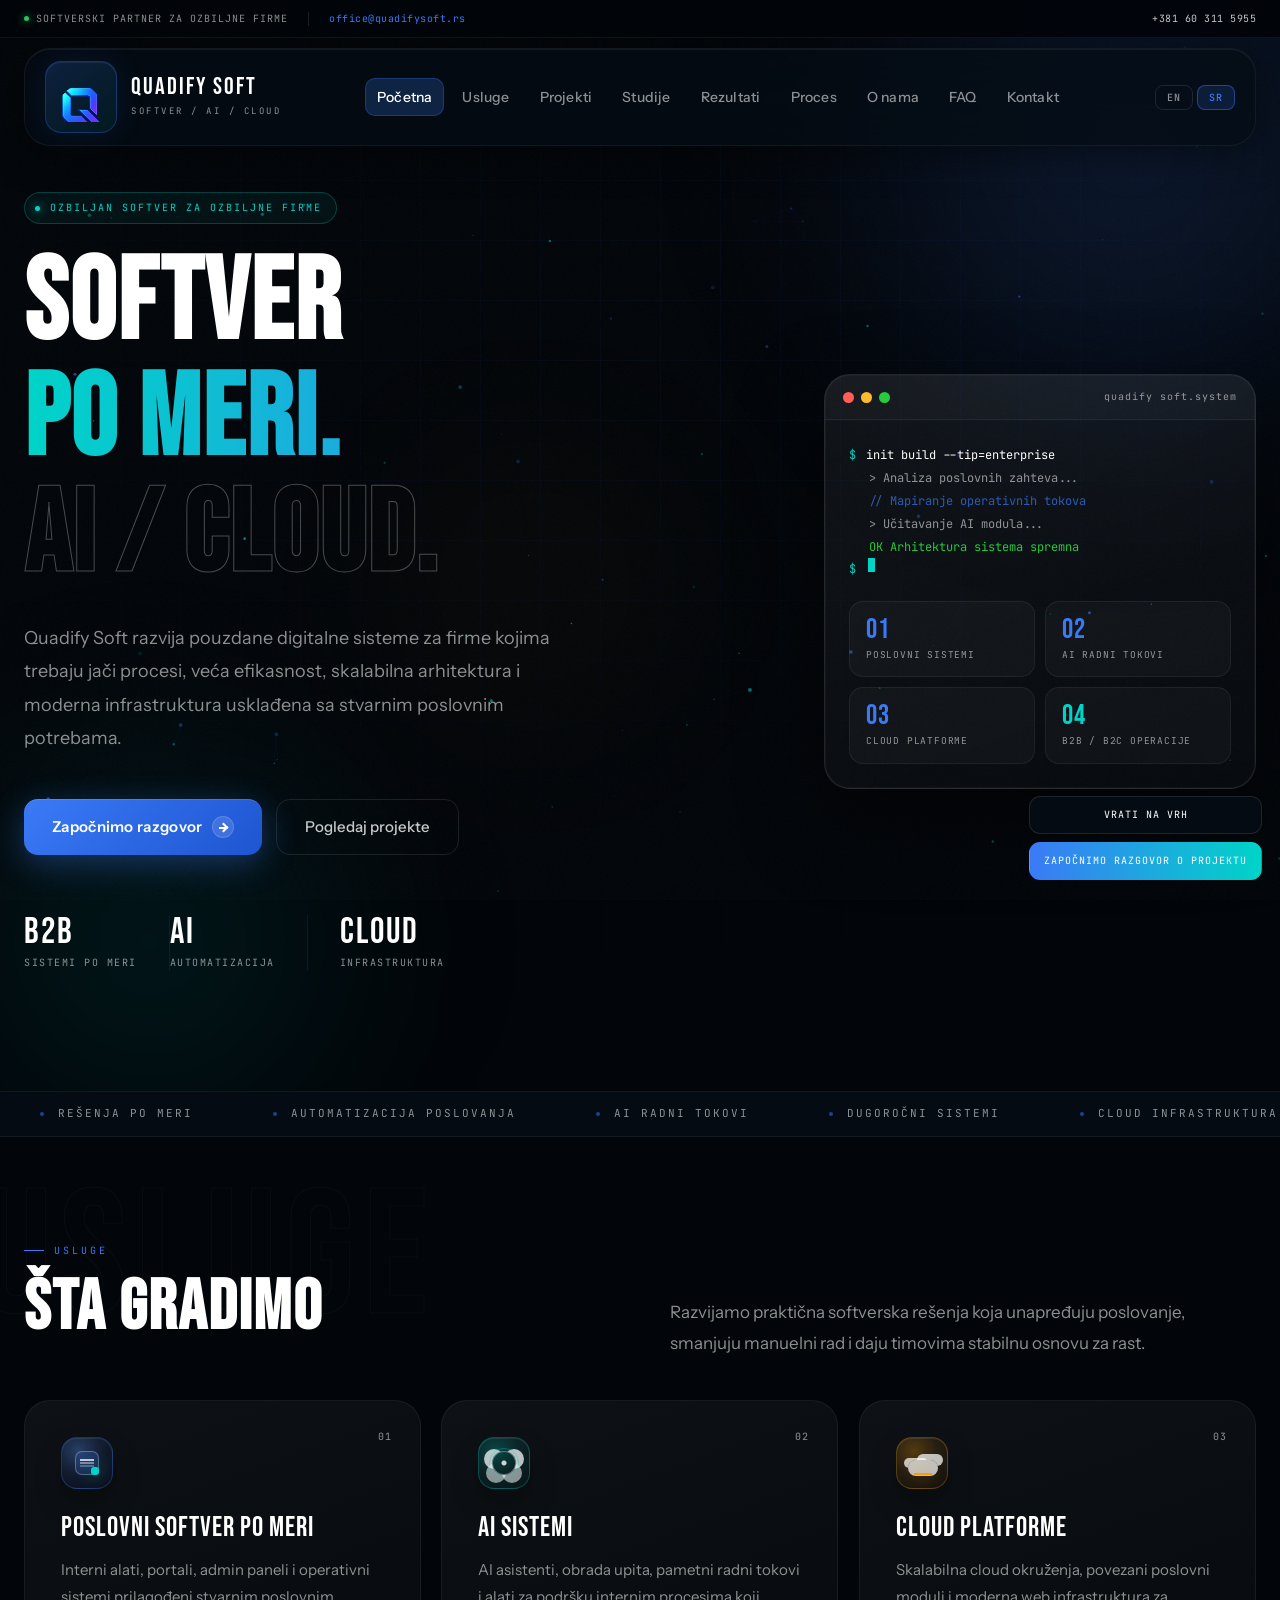
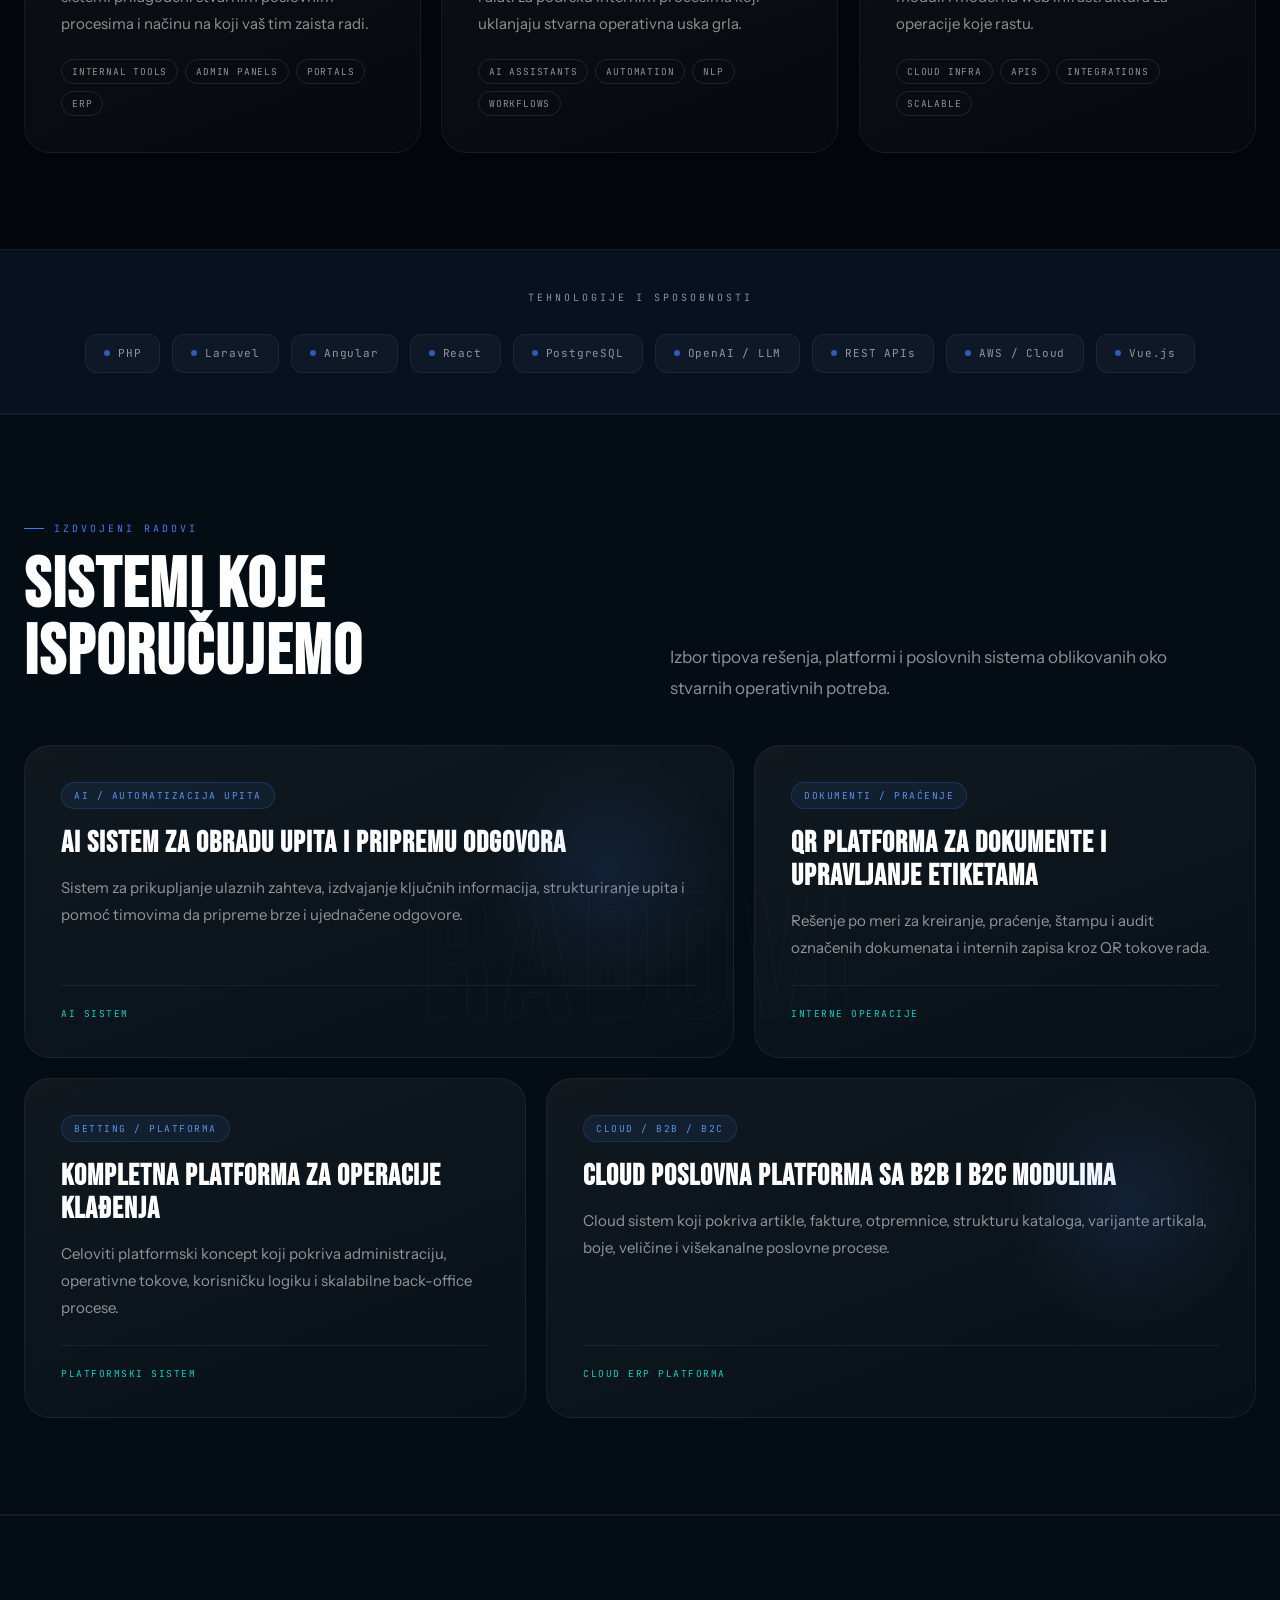
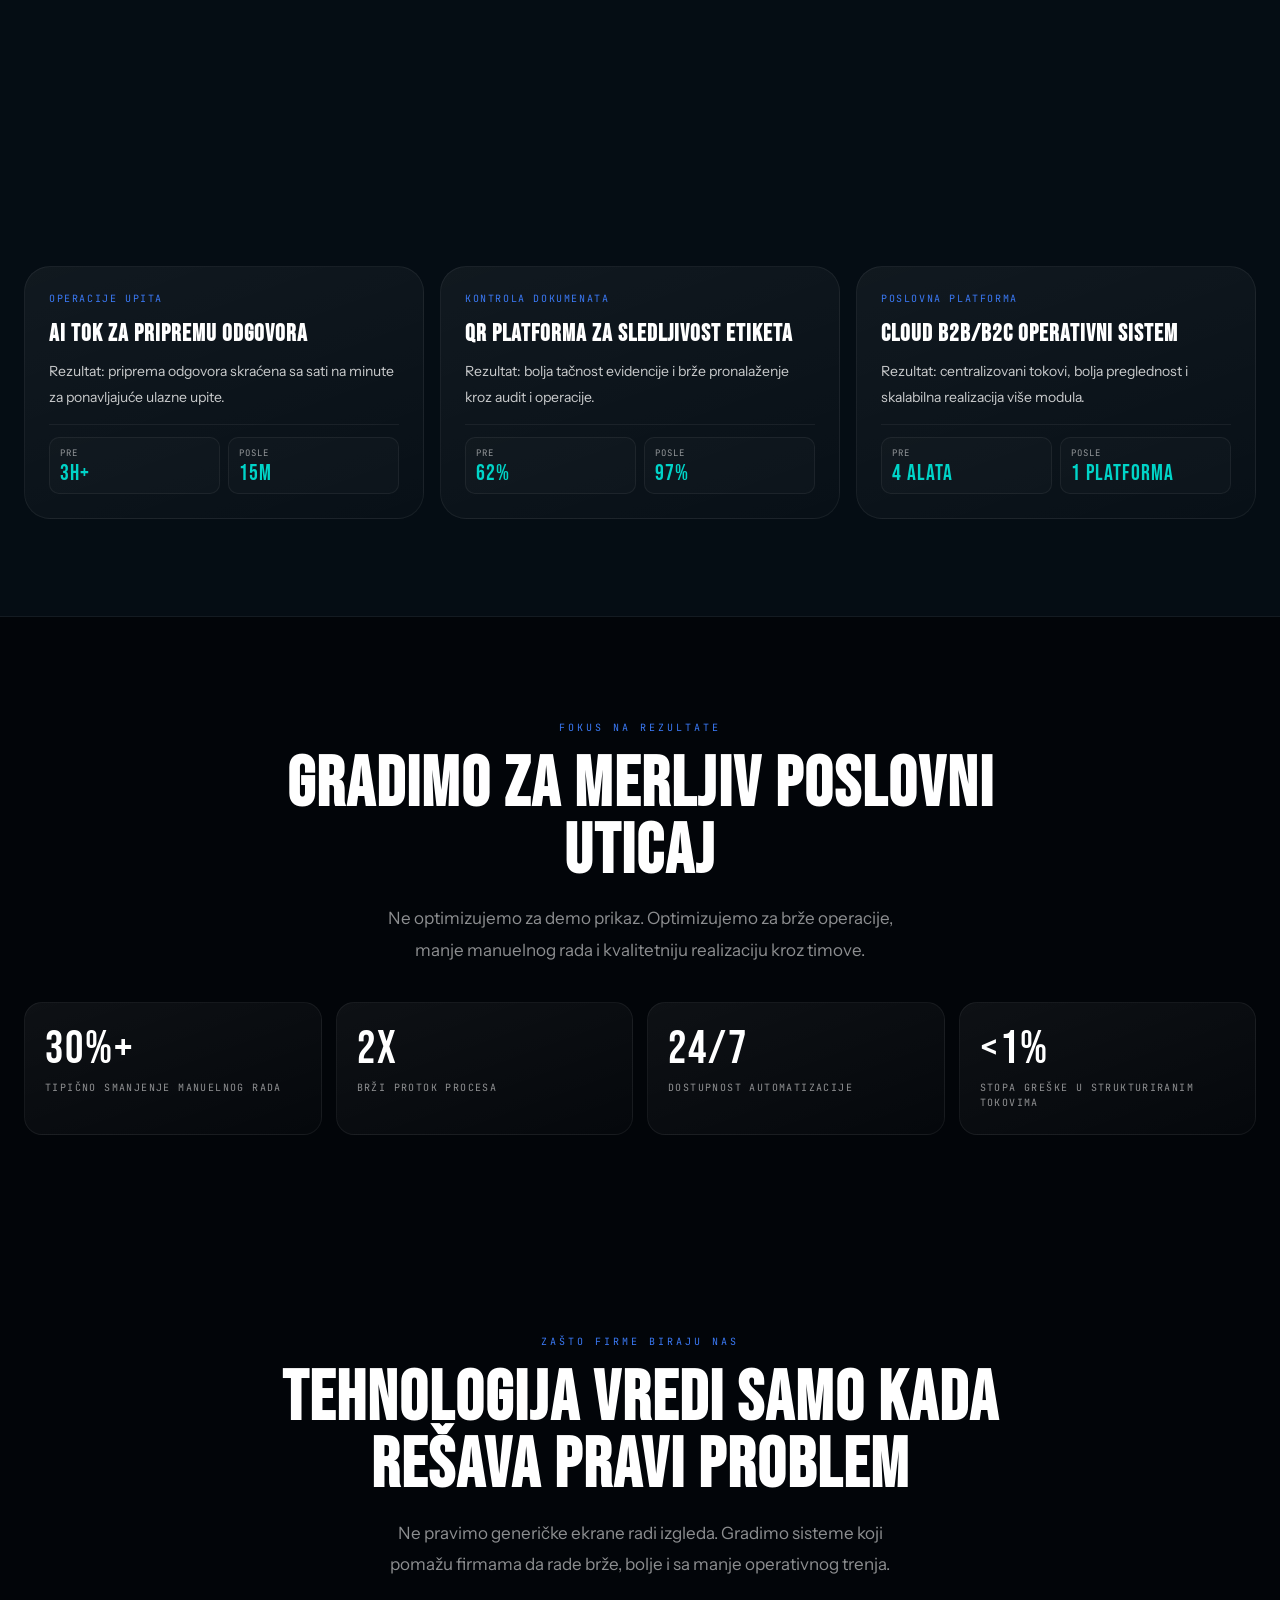
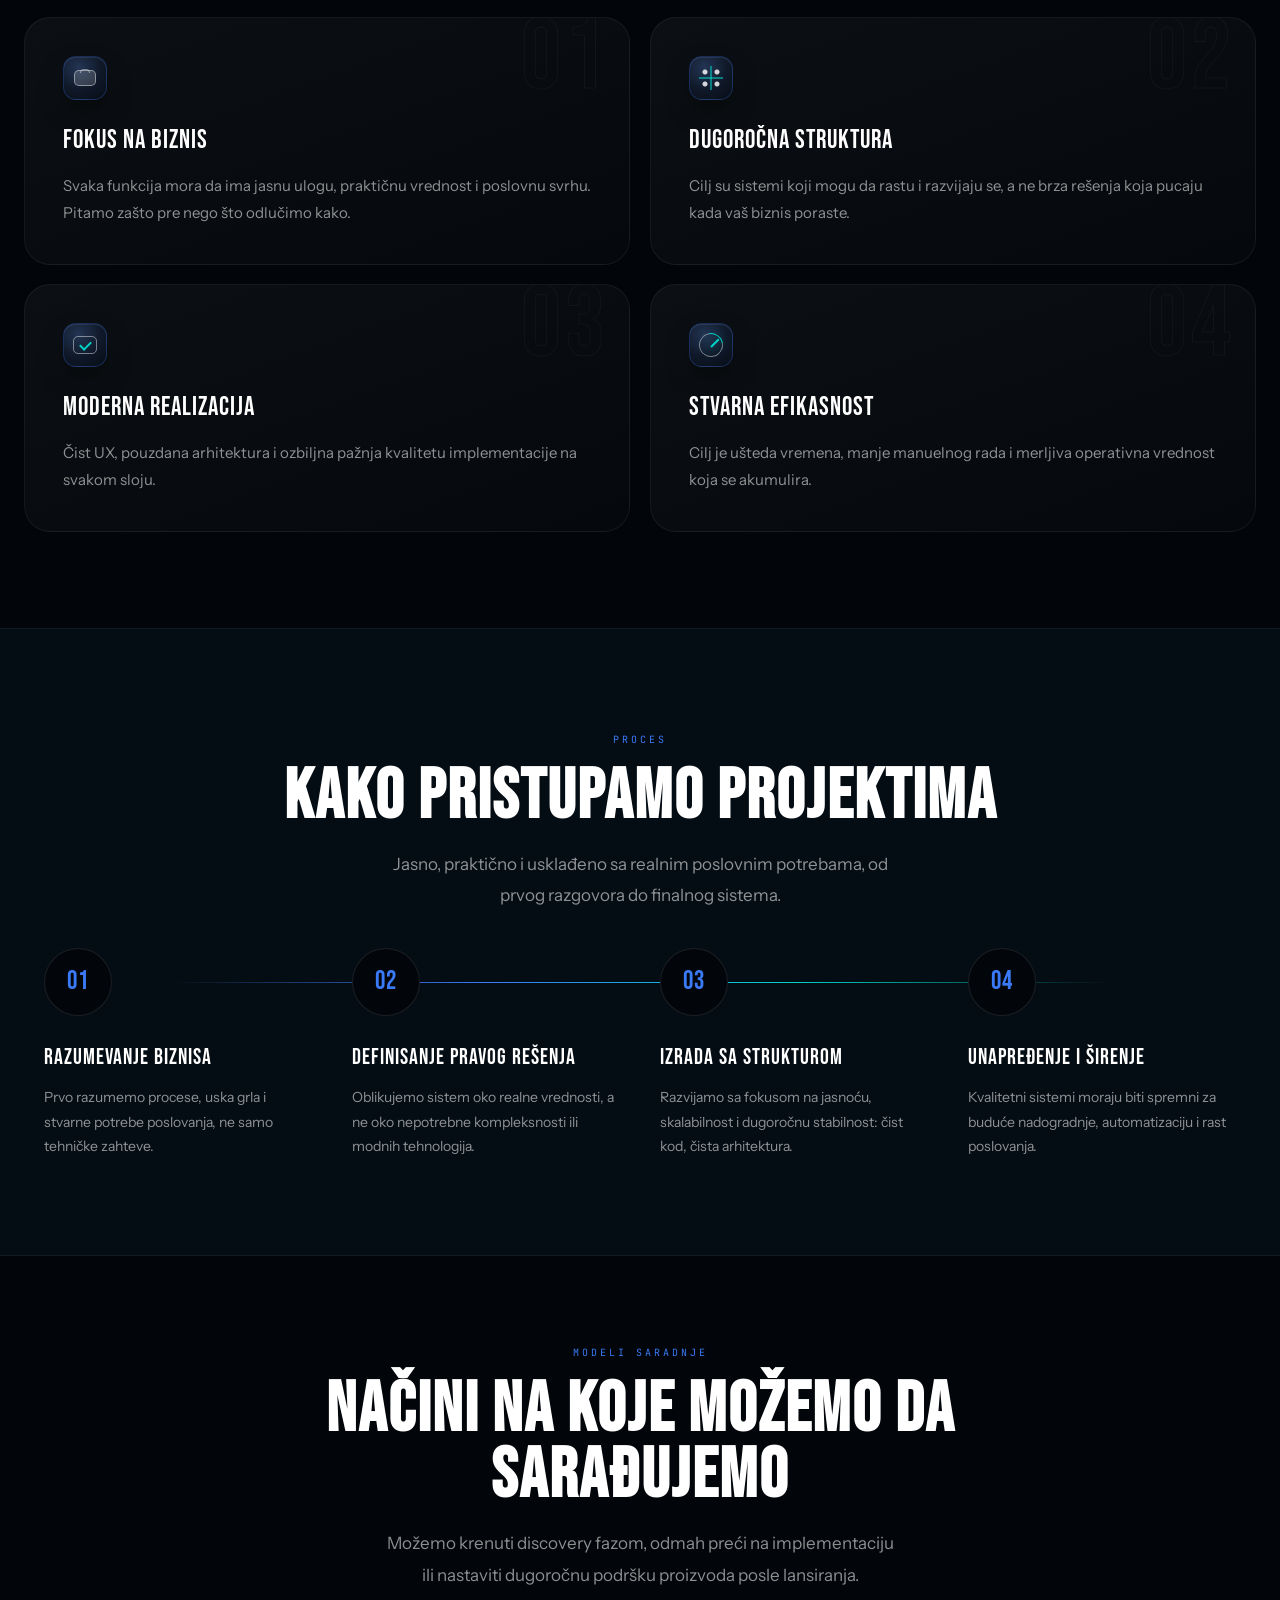
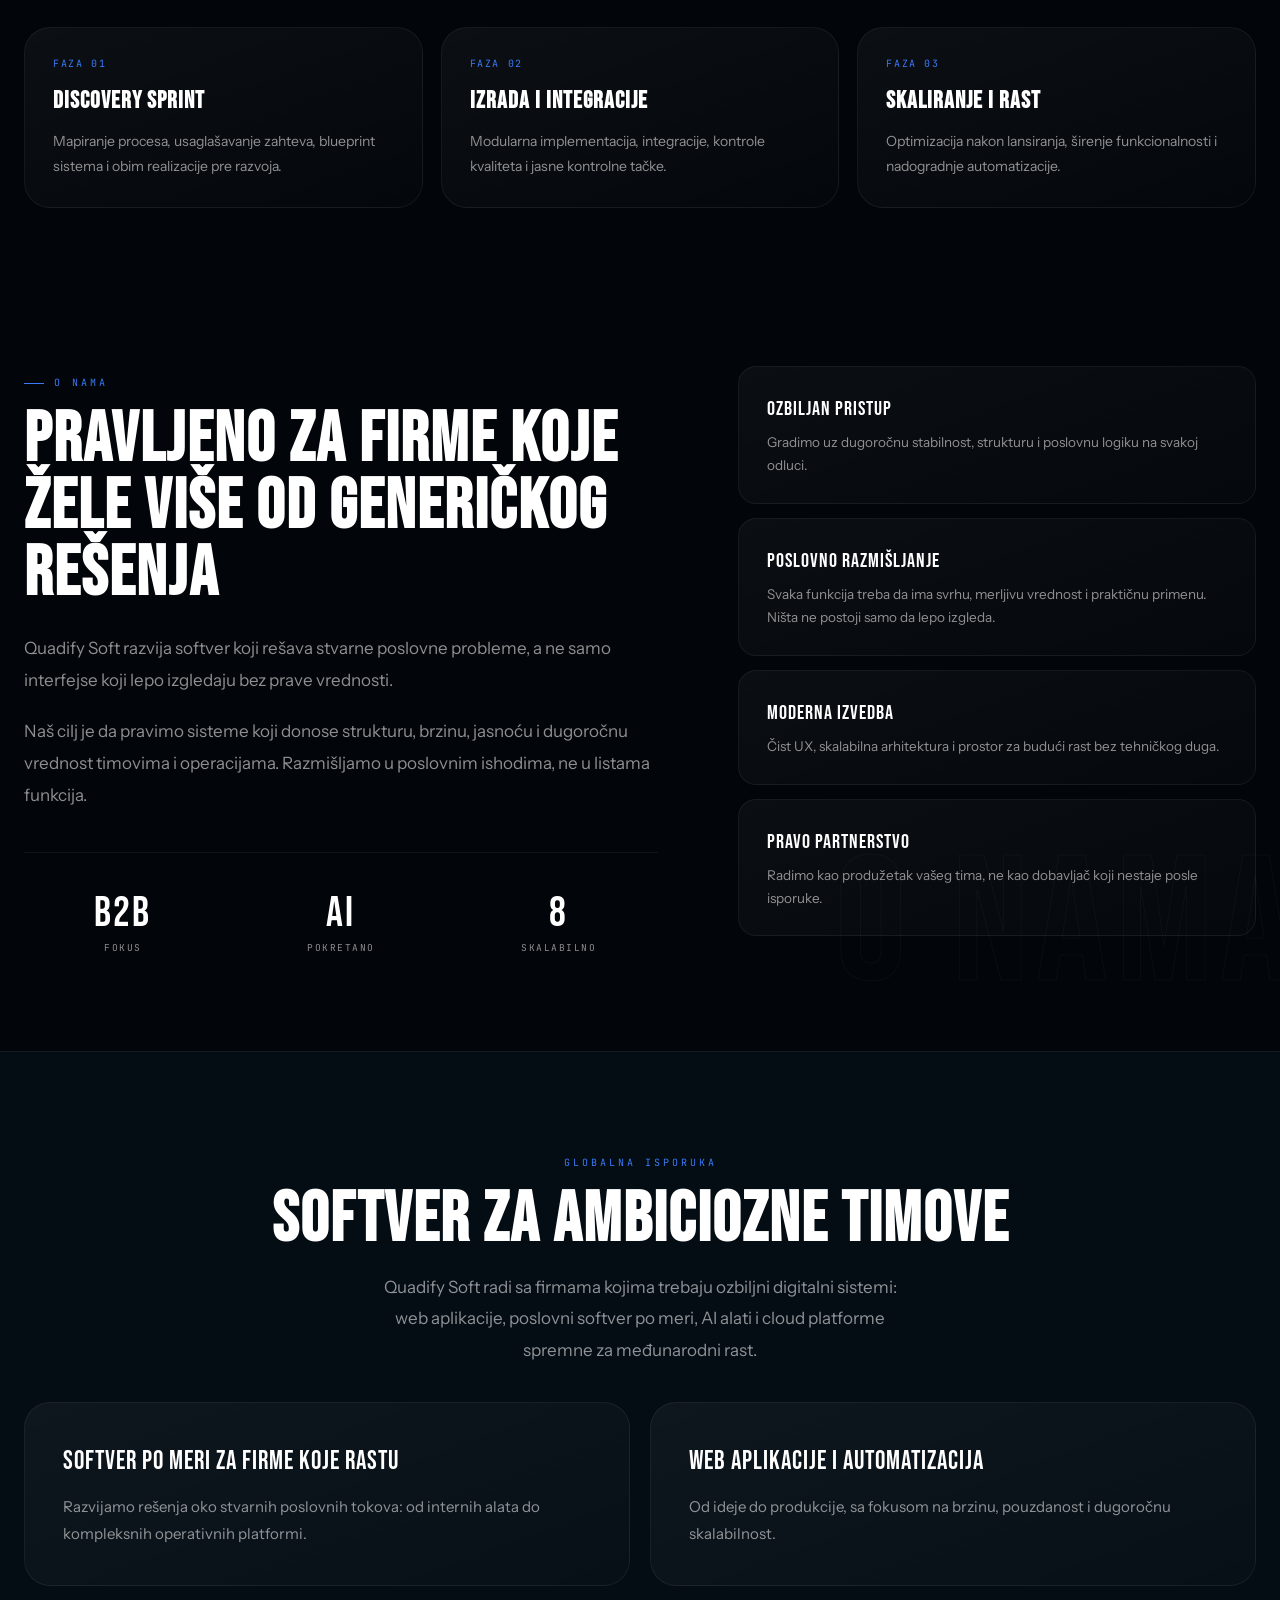
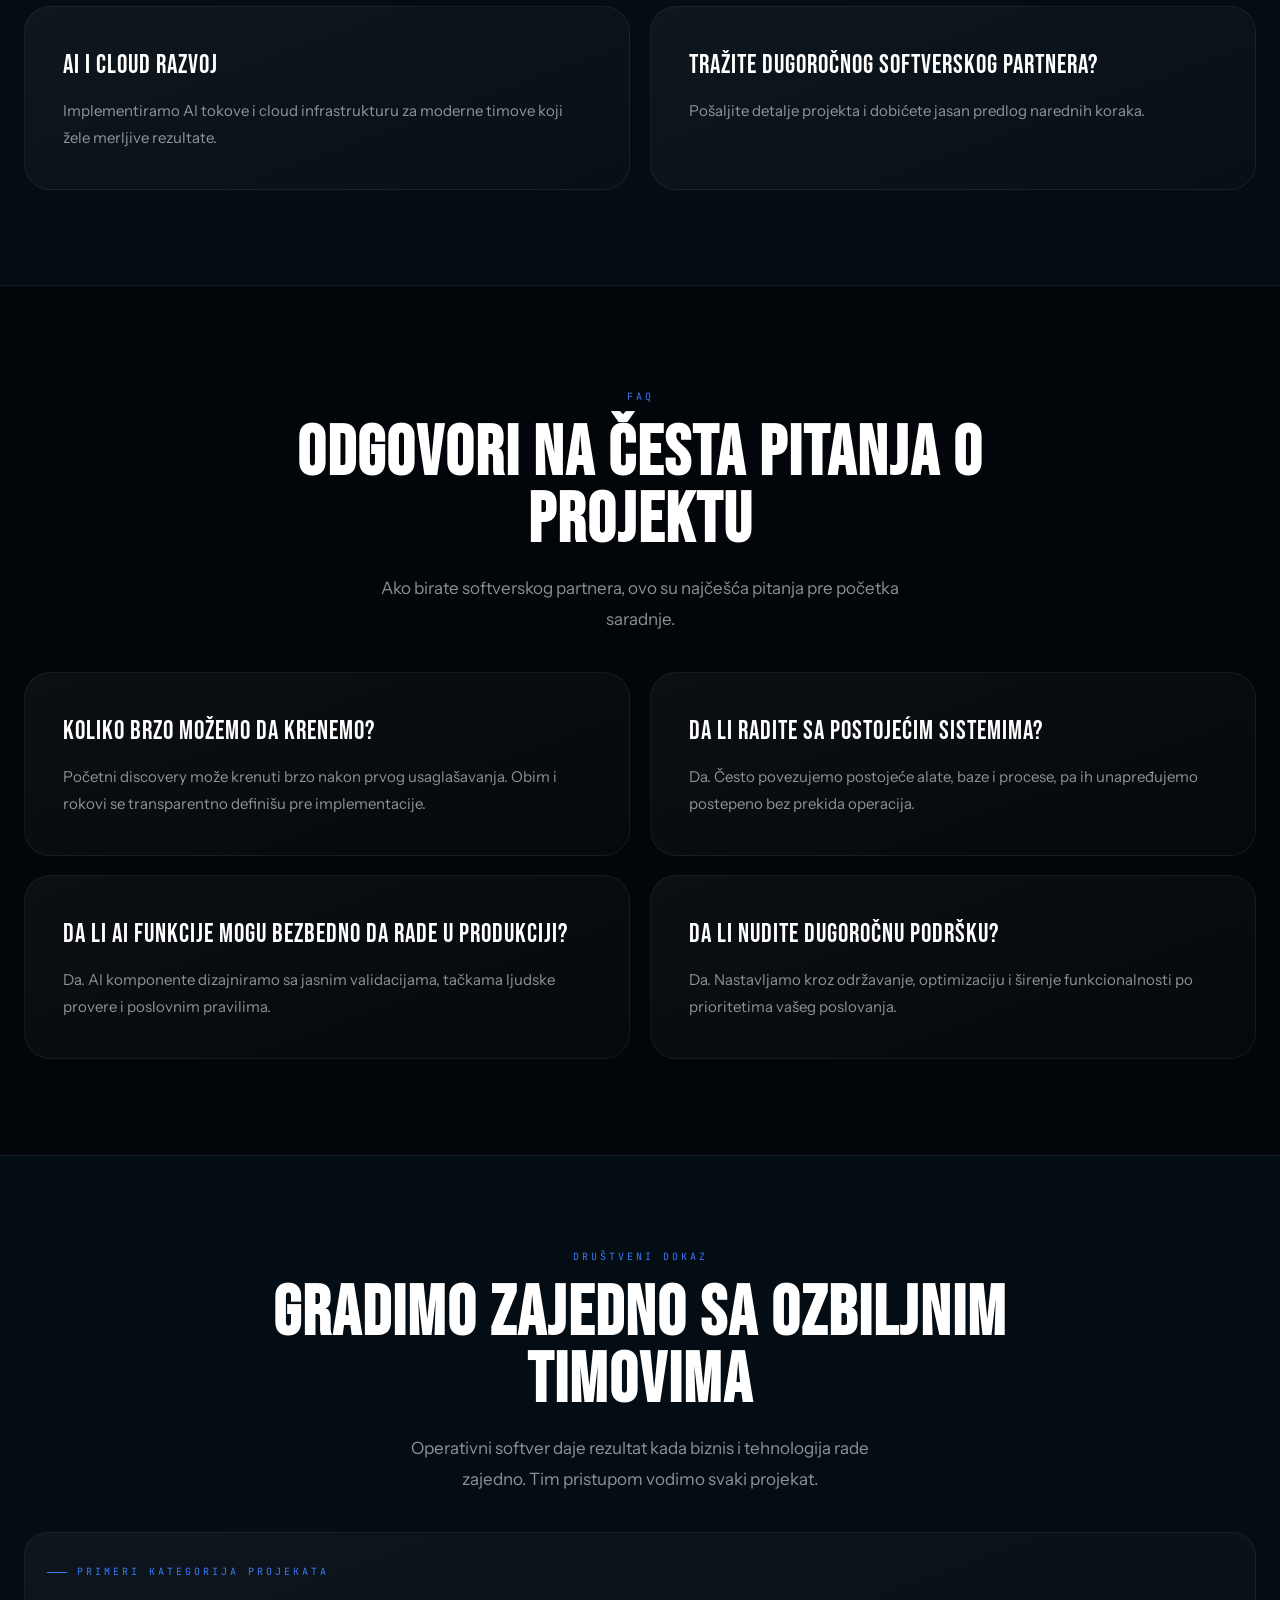
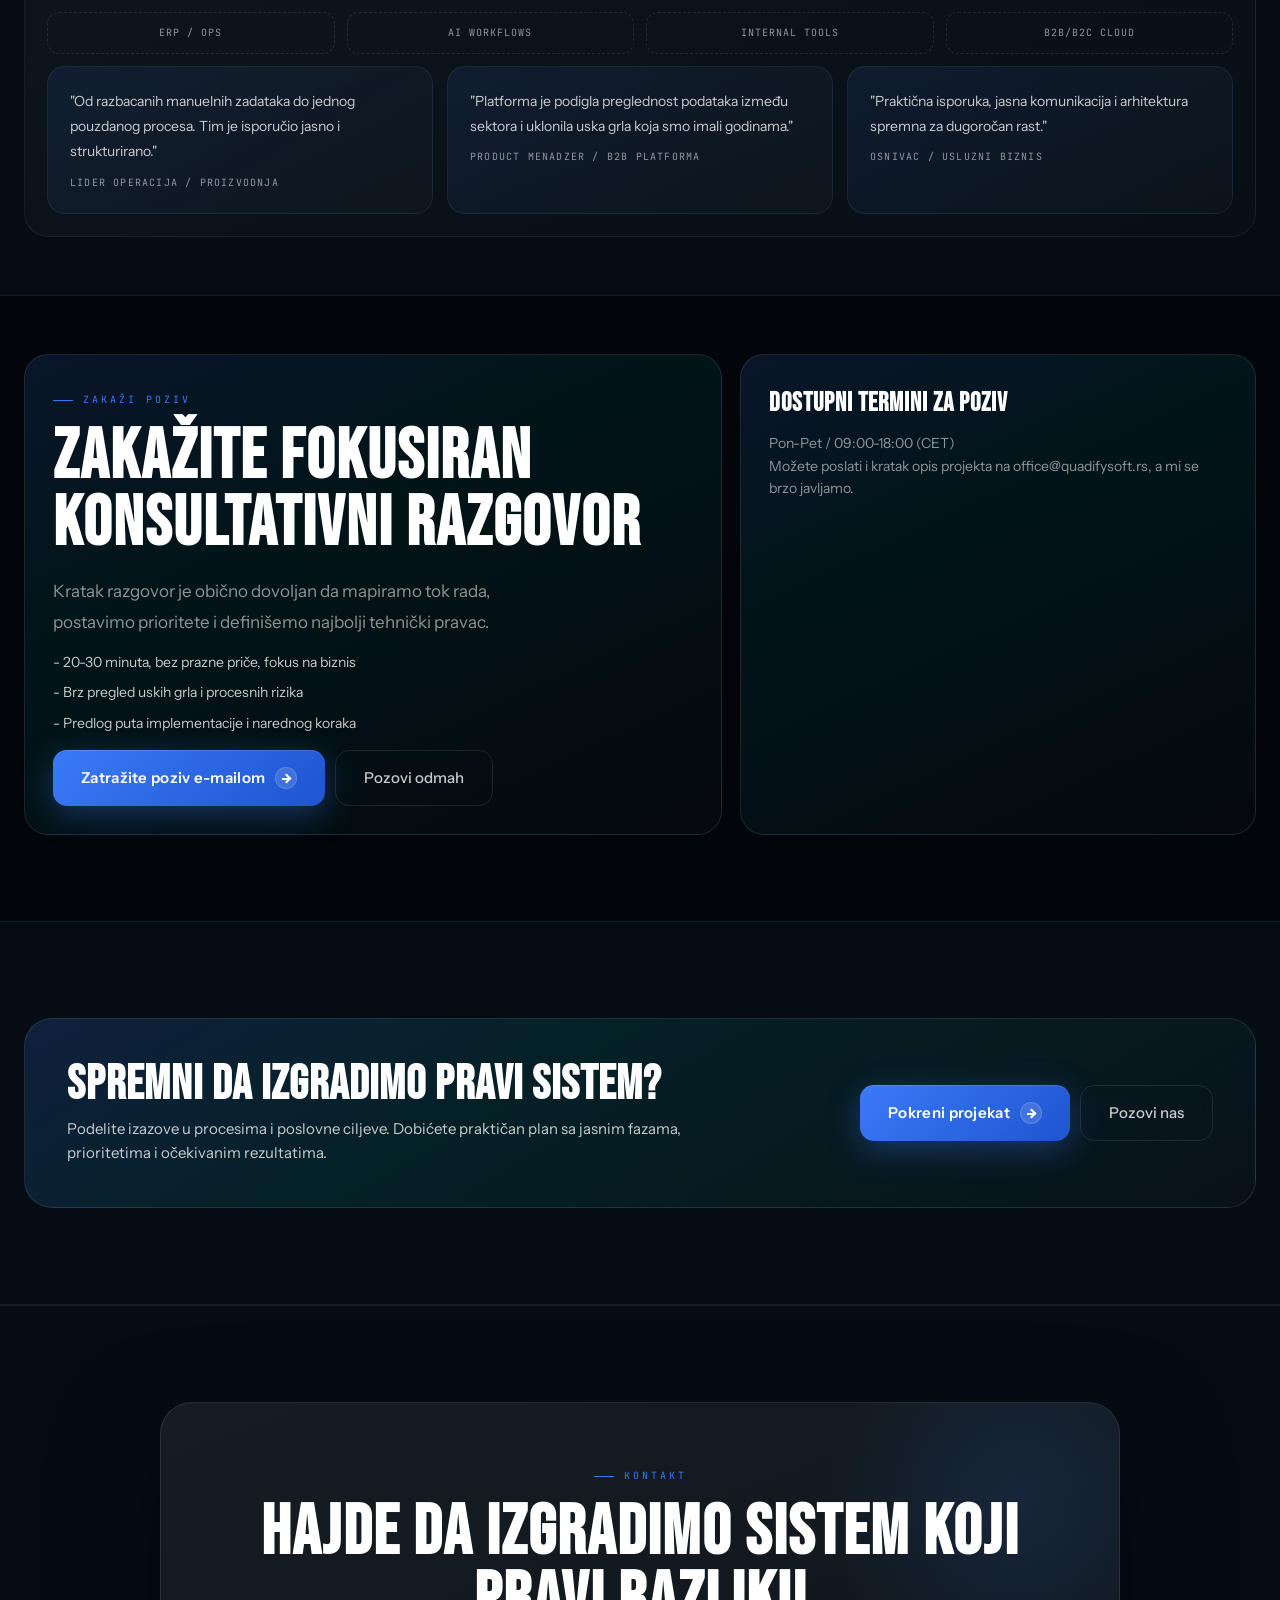
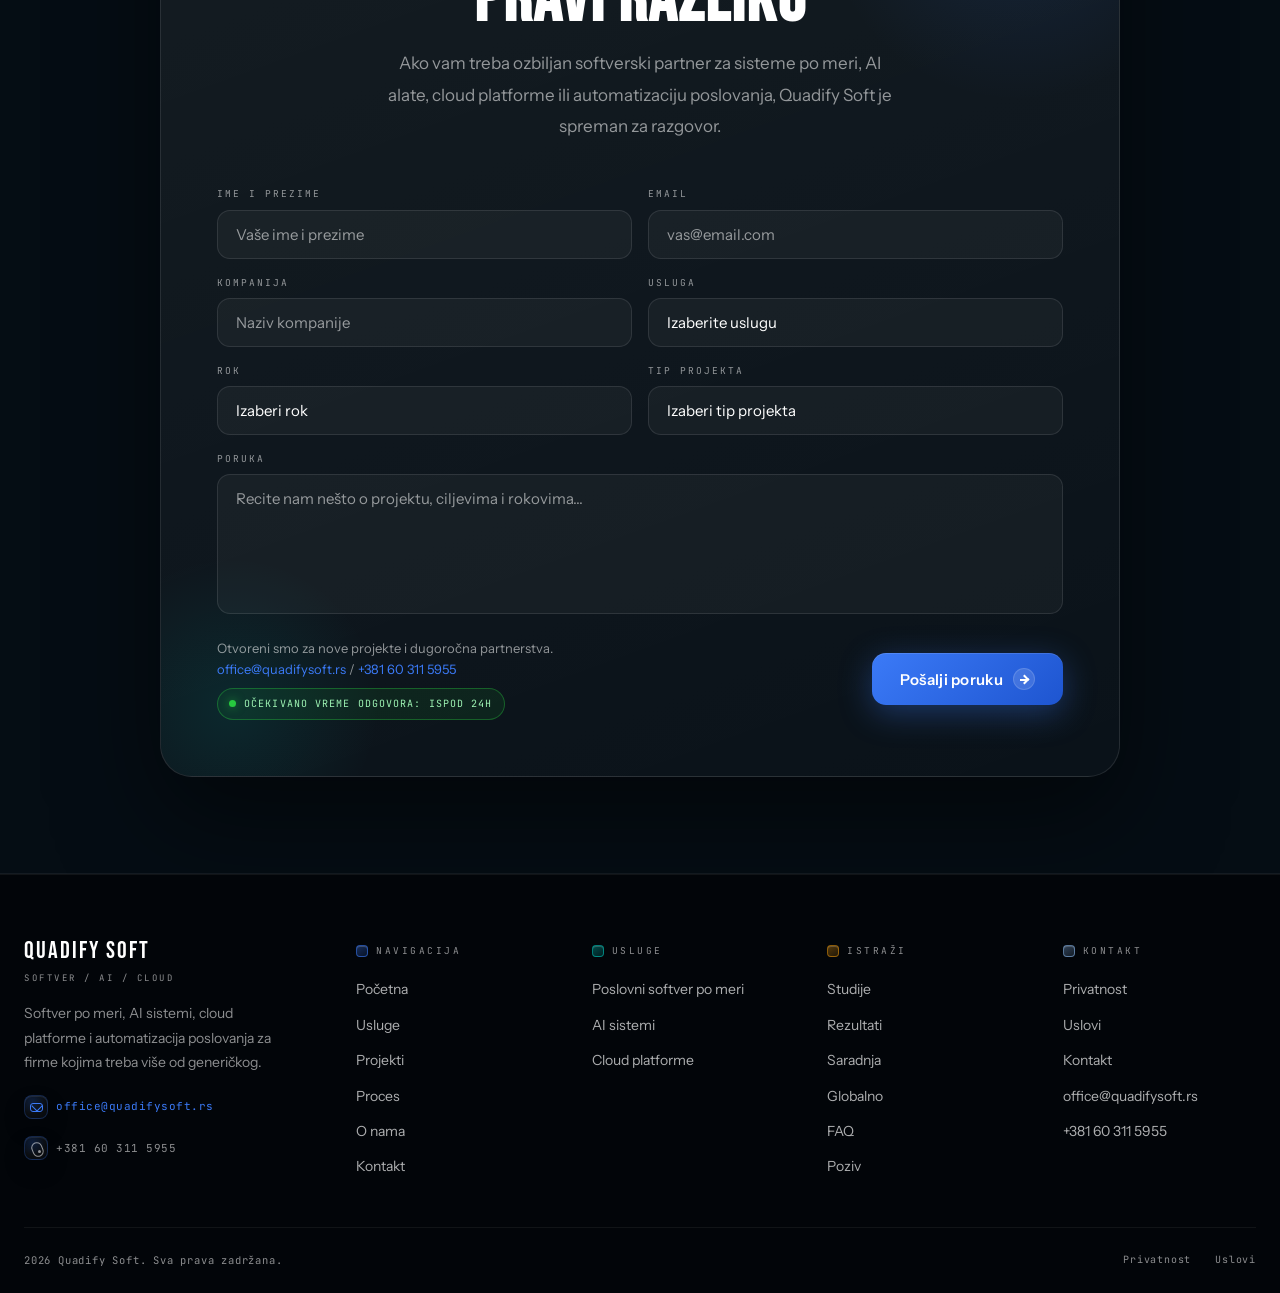
==== commit 63de4857: "* Izmena za SEO i za logo i za fav" ====
--- a/index.html
+++ b/index.html
@@ -3,8 +3,8 @@
 <head>
 <meta charset="UTF-8">
 <meta name="viewport" content="width=device-width, initial-scale=1.0">
-<title>Quadify Soft | Custom Software, AI & Cloud Systems</title>
-<meta name="description" content="Quadify Soft develops custom software, AI systems, cloud platforms, and business automation for ambitious companies worldwide.">
+<title>Quadify Soft | Izrada softvera po meri, AI i cloud resenja</title>
+<meta name="description" content="Quadify Soft razvija softver po meri, web aplikacije, AI sisteme i cloud resenja za kompanije kojima treba ozbiljna digitalna infrastruktura.">
 <meta name="robots" content="index, follow">
 <meta name="referrer" content="strict-origin-when-cross-origin">
 <meta name="format-detection" content="telephone=no">
@@ -16,17 +16,17 @@
 <link rel="icon" type="image/png" sizes="48x48" href="/favicon-48x48.png">
 <link rel="icon" type="image/png" sizes="256x256" href="/favicon.png">
 <link rel="apple-touch-icon" sizes="180x180" href="/apple-touch-icon.png">
-<meta property="og:title" content="Quadify Soft | Custom Software, AI & Cloud Systems">
+<meta property="og:title" content="Quadify Soft | Izrada softvera po meri, AI i cloud resenja">
 <meta property="og:site_name" content="Quadify Soft">
-<meta property="og:description" content="Custom software, AI systems, cloud platforms, and business automation for ambitious companies worldwide.">
+<meta property="og:description" content="Softver po meri, web aplikacije, AI sistemi i cloud resenja za kompanije kojima treba ozbiljan digitalni partner.">
 <meta property="og:image" content="https://quadifysoft.rs/assets/img/preview.png">
 <meta property="og:url" content="https://quadifysoft.rs/">
 <meta property="og:type" content="website">
 <meta property="og:locale" content="sr_RS">
 <meta property="og:locale:alternate" content="en_US">
 <meta name="twitter:card" content="summary_large_image">
-<meta name="twitter:title" content="Quadify Soft | Custom Software, AI & Cloud Systems">
-<meta name="twitter:description" content="Custom software, AI systems, cloud platforms, and business automation for ambitious companies worldwide.">
+<meta name="twitter:title" content="Quadify Soft | Izrada softvera po meri, AI i cloud resenja">
+<meta name="twitter:description" content="Softver po meri, web aplikacije, AI sistemi i cloud resenja za kompanije kojima treba ozbiljan digitalni partner.">
 <meta name="twitter:image" content="https://quadifysoft.rs/assets/img/preview.png">
 <script src="assets/js/head.js"></script>
 <link rel="preconnect" href="https://fonts.googleapis.com">
@@ -40,6 +40,7 @@
   "alternateName": ["QuadifySoft", "Quadify Soft"],
   "url": "https://quadifysoft.rs/",
   "logo": "https://quadifysoft.rs/assets/img/logo.png",
+  "description": "Izrada softvera po meri, AI sistema i cloud resenja za ozbiljne kompanije.",
   "email": "office@quadifysoft.rs",
   "telephone": "+381603115955"
 }
@@ -61,7 +62,7 @@
   "name": "Quadify Soft",
   "url": "https://quadifysoft.rs/",
   "image": "https://quadifysoft.rs/assets/img/preview.png",
-  "description": "Custom software development, AI systems, cloud platforms, and business automation for ambitious companies worldwide.",
+  "description": "Izrada softvera po meri, web aplikacija, AI sistema i cloud platformi za kompanije kojima treba ozbiljan digitalni partner.",
   "email": "office@quadifysoft.rs",
   "telephone": "+381603115955",
   "areaServed": {
@@ -73,10 +74,11 @@
     "addressCountry": "RS"
   },
   "serviceType": [
-    "Custom software development",
-    "AI systems",
-    "Cloud platforms",
-    "Business automation"
+    "Izrada softvera po meri",
+    "Web aplikacije",
+    "AI sistemi",
+    "Cloud platforme",
+    "Poslovna automatizacija"
   ]
 }
 </script>
@@ -132,10 +134,7 @@
     <div class="nav wrap">
       <a href="#home" class="logo-link">
         <div class="logo-icon">
-          <picture>
-            <source srcset="assets/img/logo-mark.webp" type="image/webp">
-            <img src="assets/img/logo-mark.png" alt="Quadify Soft" class="logo-img" width="60" height="60" fetchpriority="high" decoding="async">
-          </picture>
+          <img src="assets/img/logo-mark.png" alt="Quadify Soft" class="logo-img" width="60" height="60" fetchpriority="high" decoding="async">
         </div>
         <div>
           <div class="logo-name">Quadify Soft</div>
@@ -767,12 +766,8 @@
         </div>
 
         <div class="contact-body">
-          <form class="cf-grid" id="contactForm" action="https://formsubmit.co/office@quadifysoft.rs" method="POST">
-            <input type="hidden" name="_subject" value="New project inquiry - Quadify Soft">
-            <input type="hidden" name="_template" value="table">
-            <input type="hidden" name="_replyto" id="contactReplyTo" value="">
-            <input type="hidden" name="_next" id="contactNext" value="https://quadifysoft.rs/?submitted=1#contact">
-            <input type="hidden" name="_captcha" value="false">
+          <form class="cf-grid" id="contactForm" action="/api/contact" method="POST">
+            <input type="hidden" name="site_language" id="contactLanguage" value="en">
             <input type="text" class="cf-honeypot" name="_honey" tabindex="-1" autocomplete="off">
 
             <div class="cf-group">
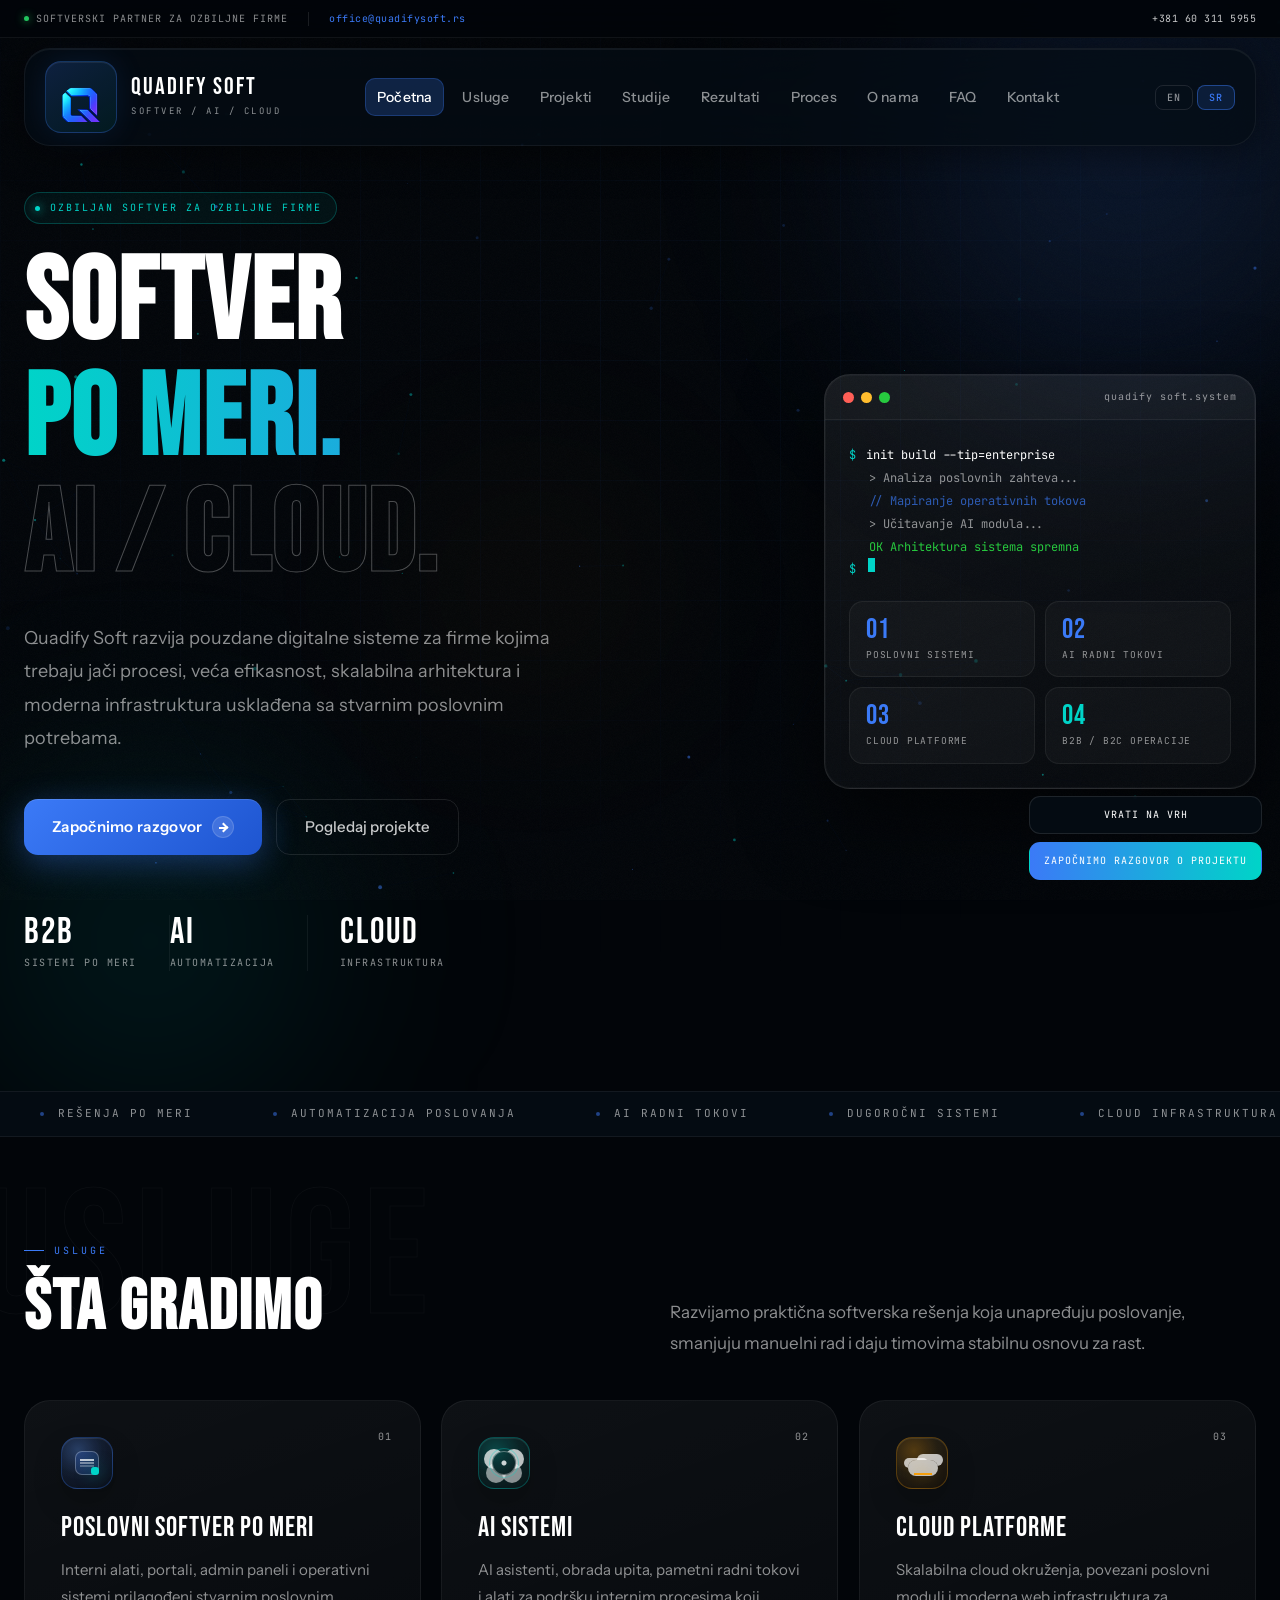
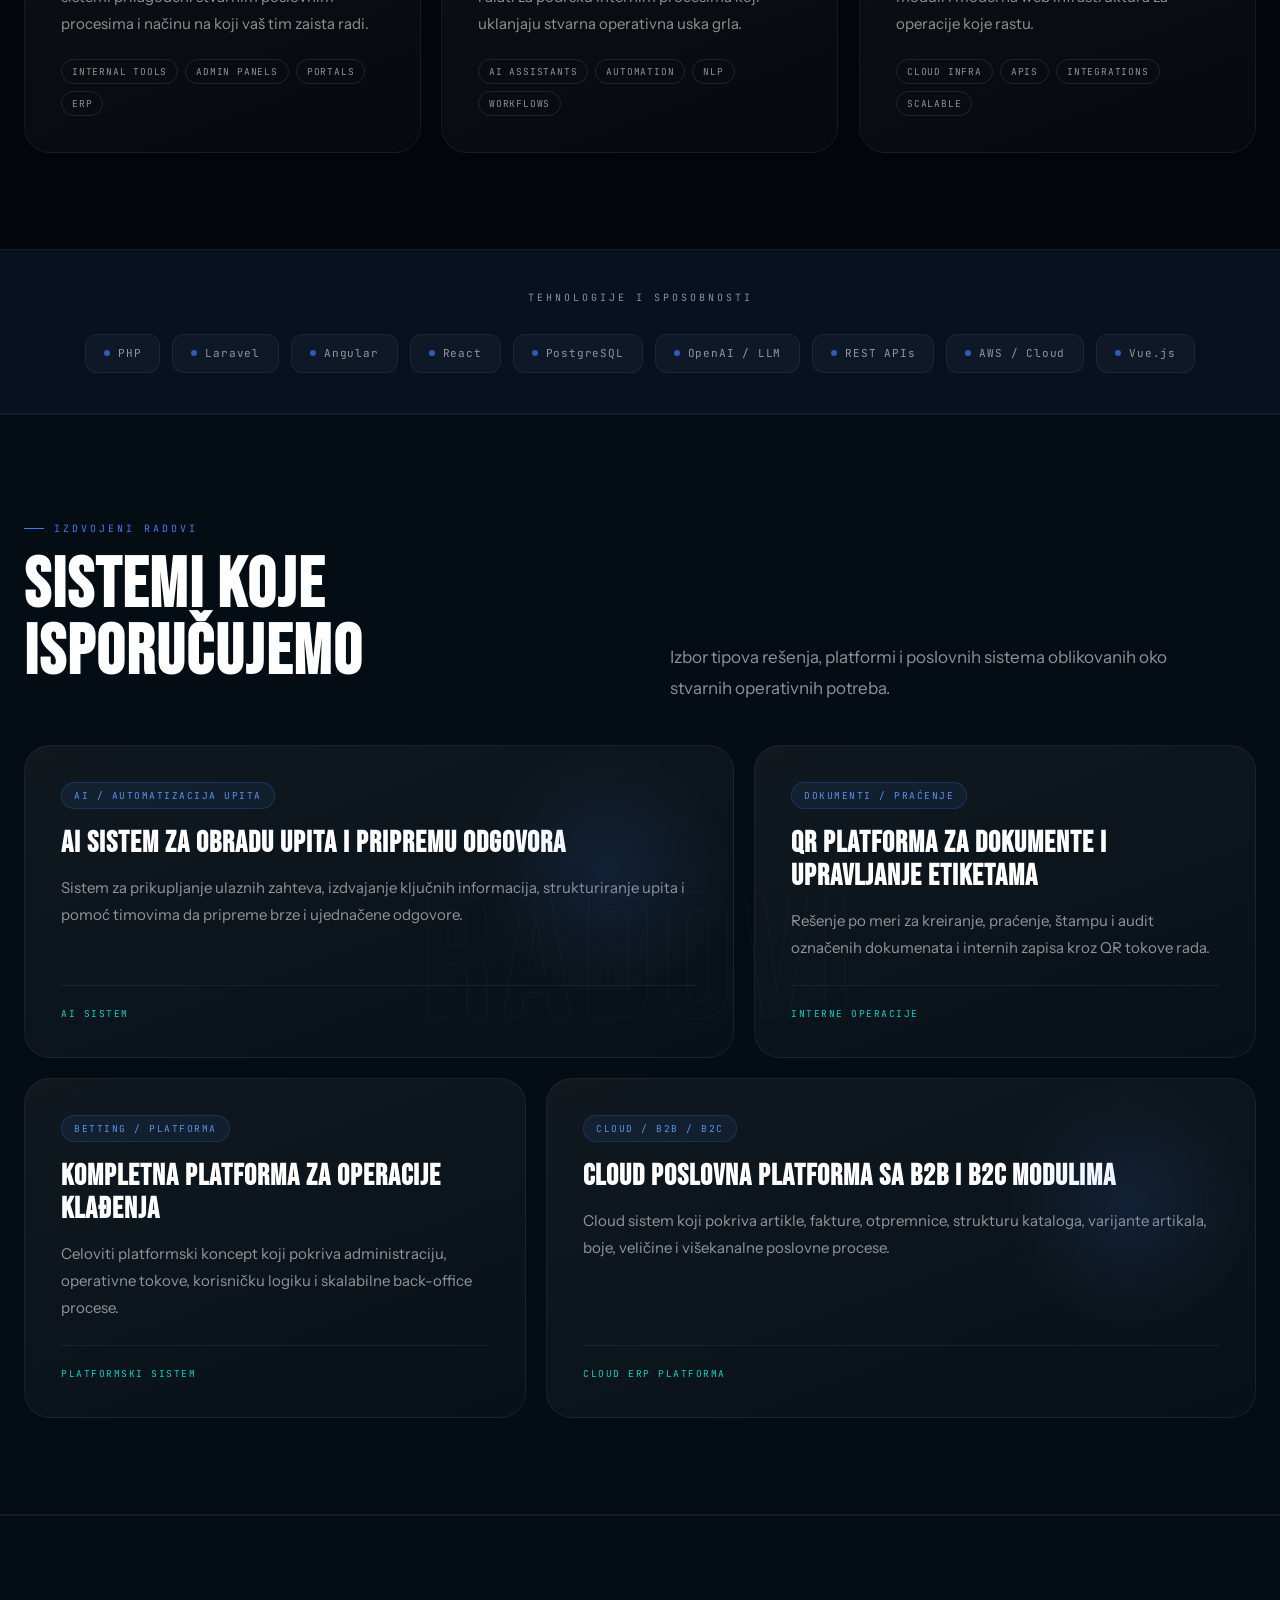
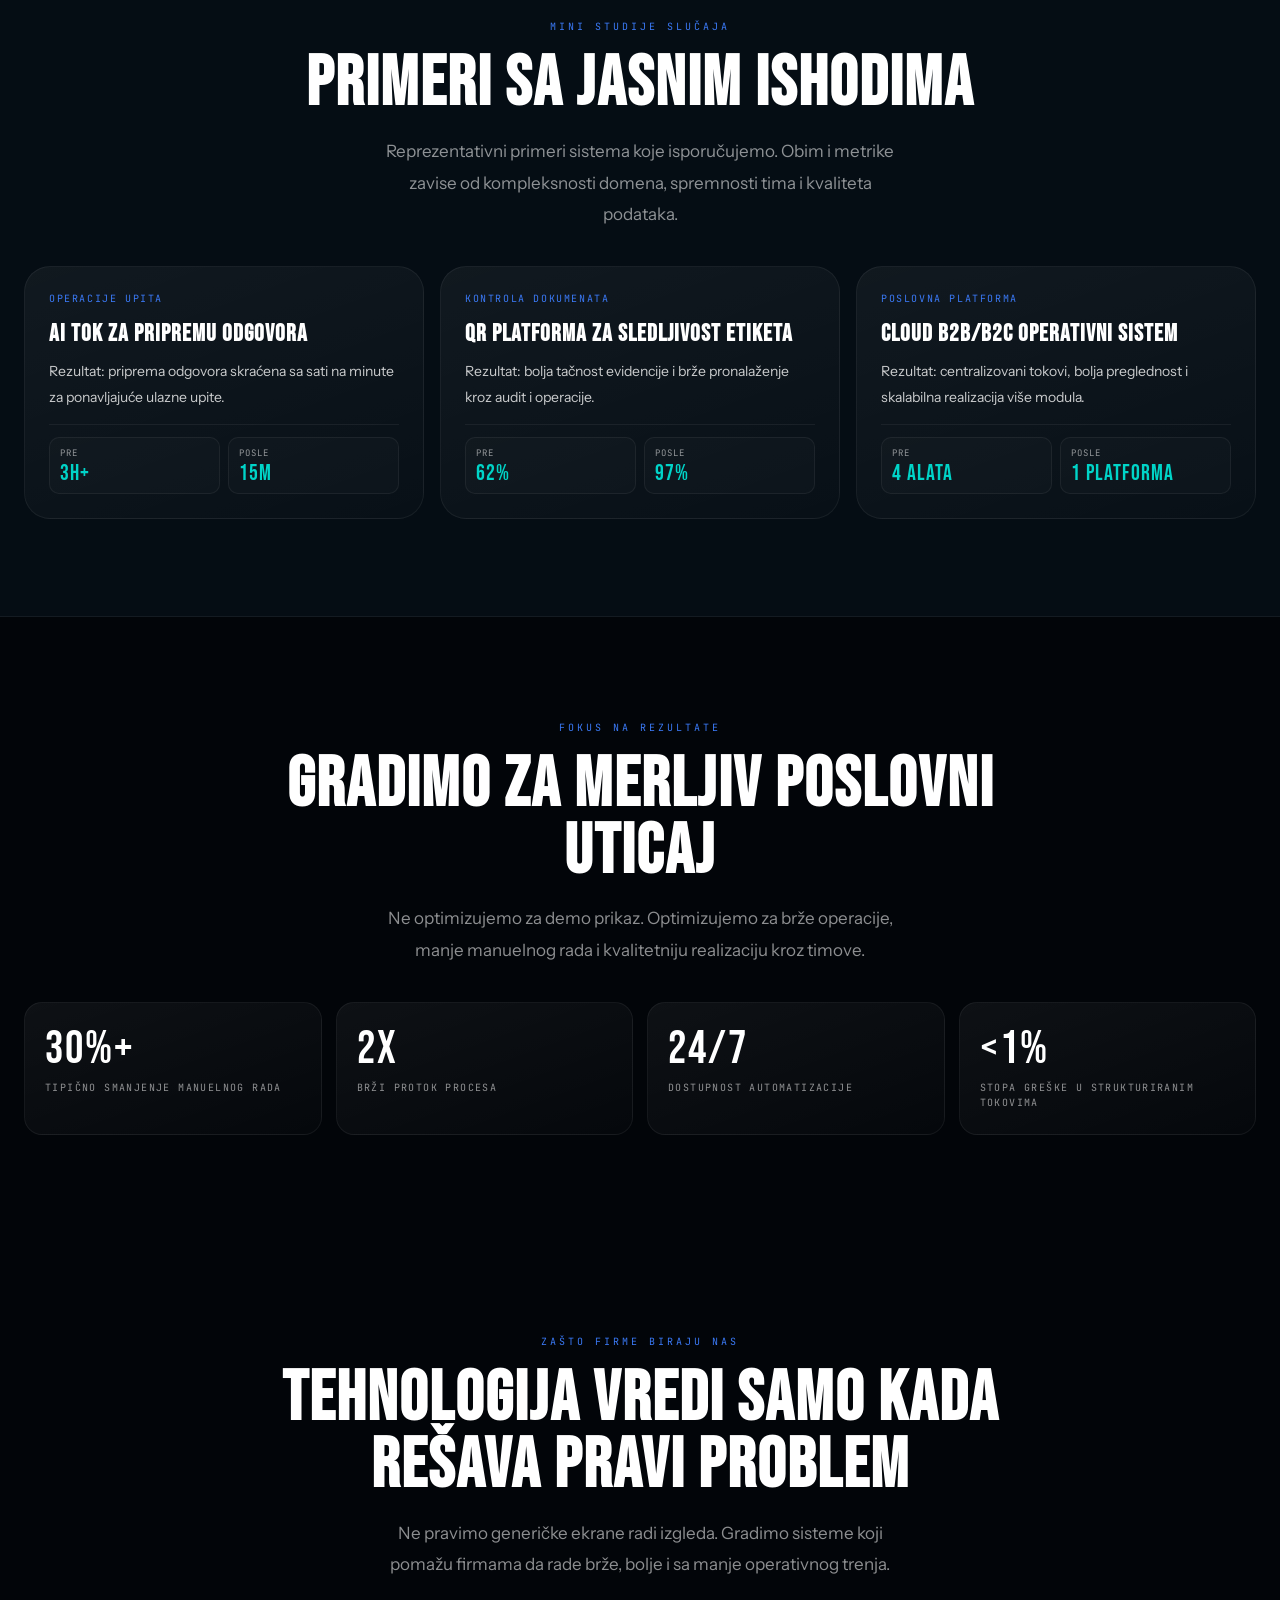
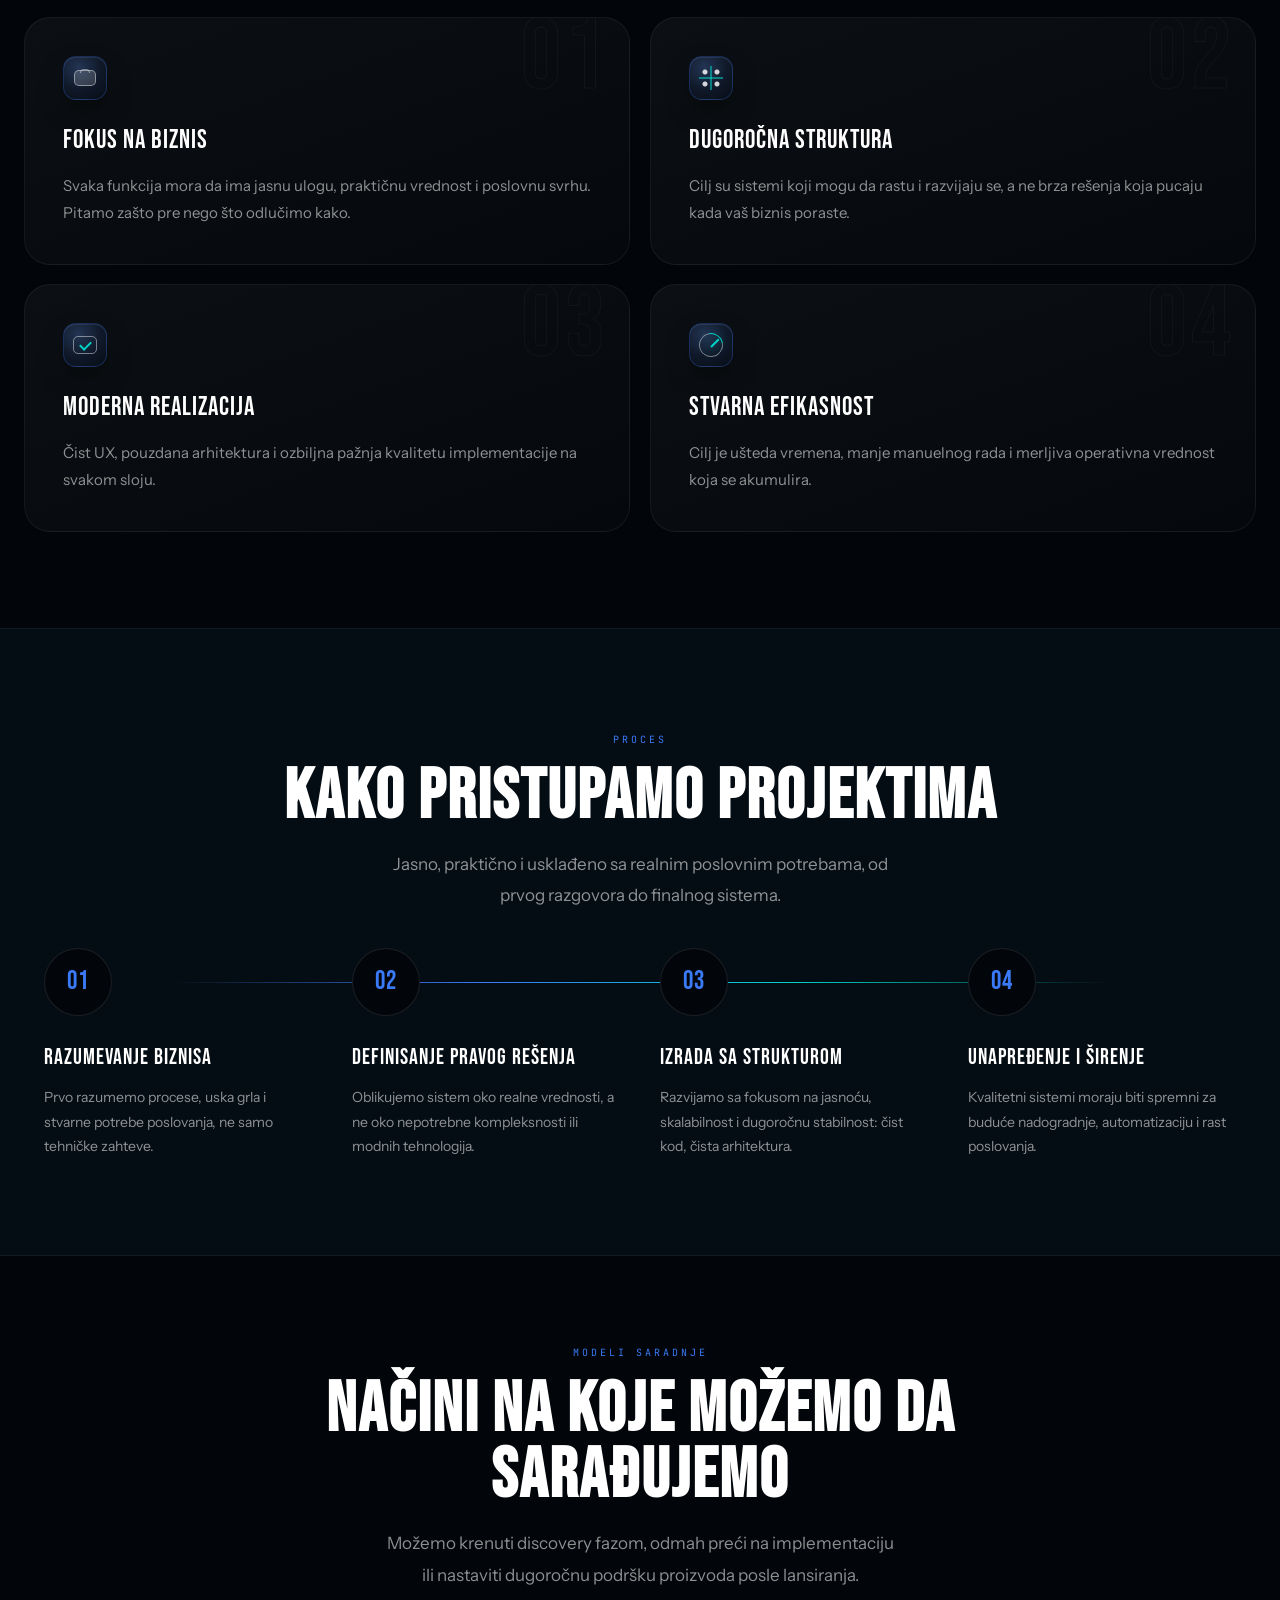
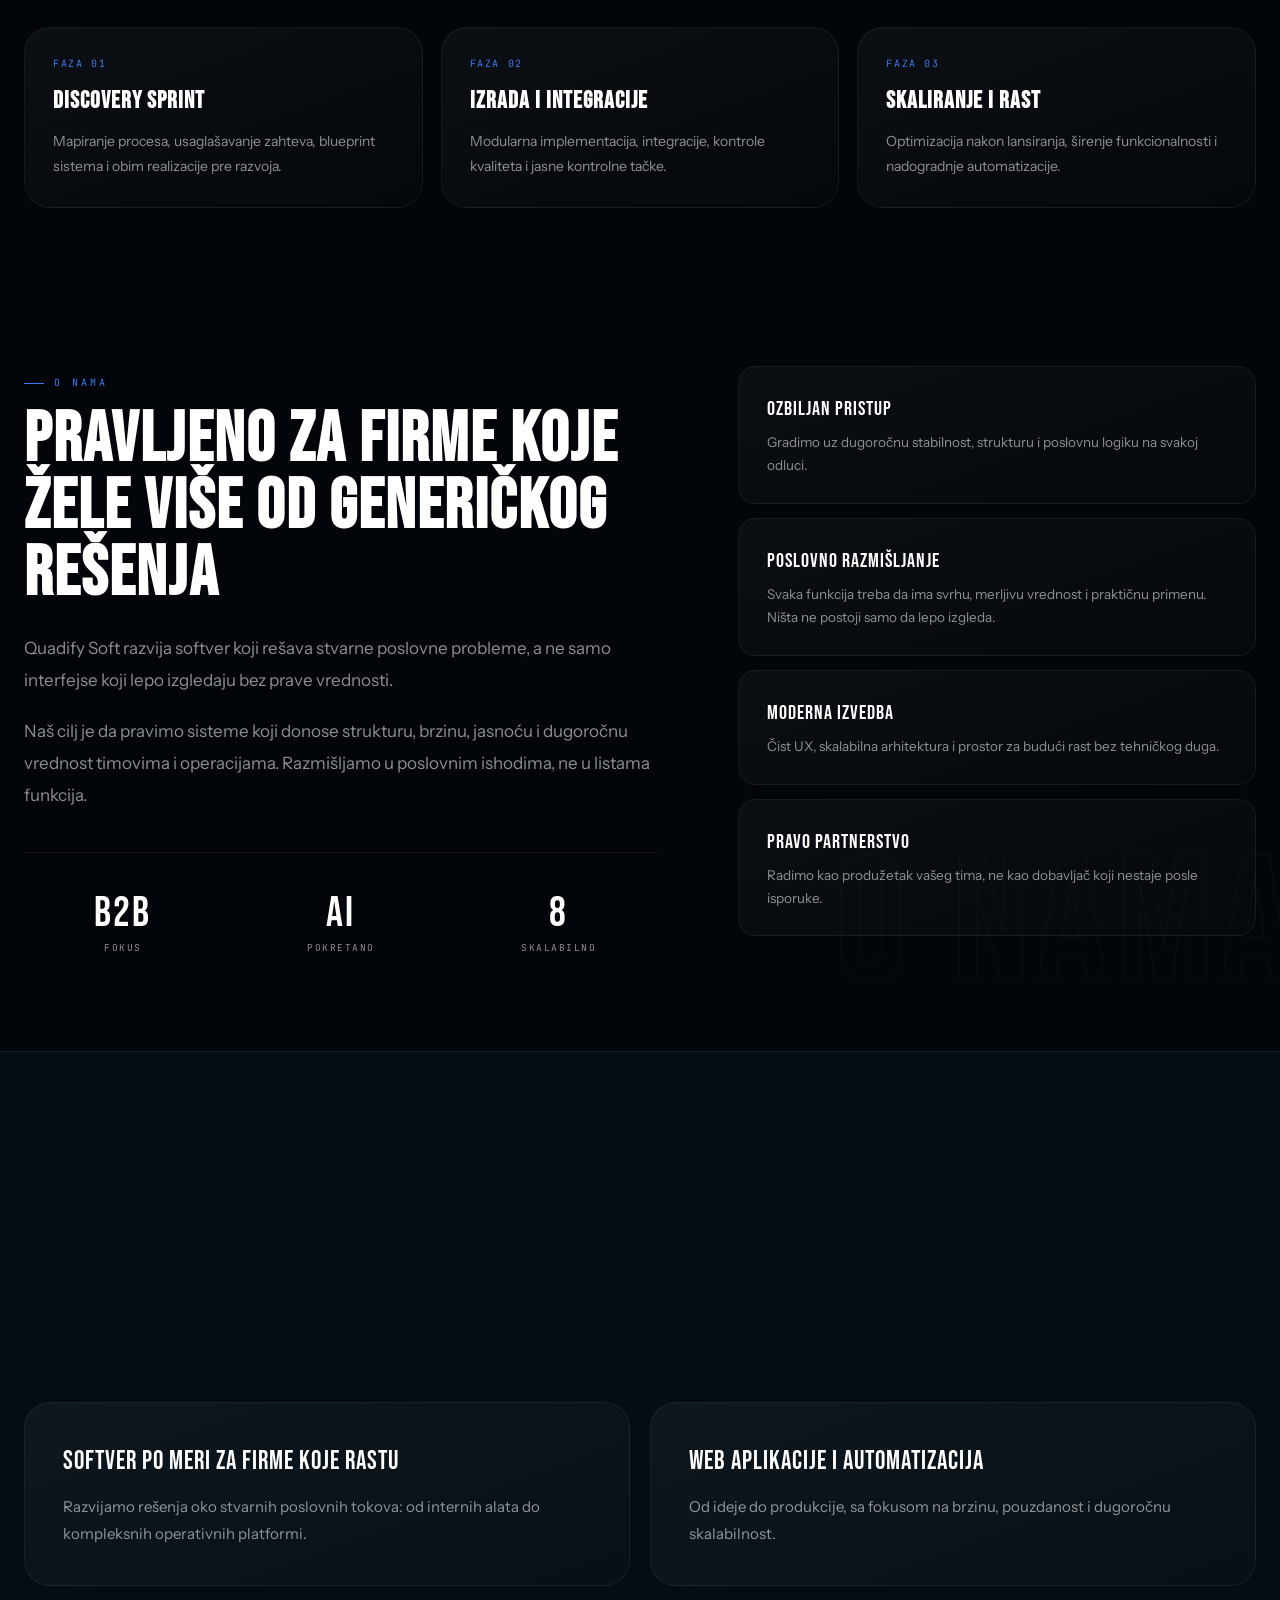
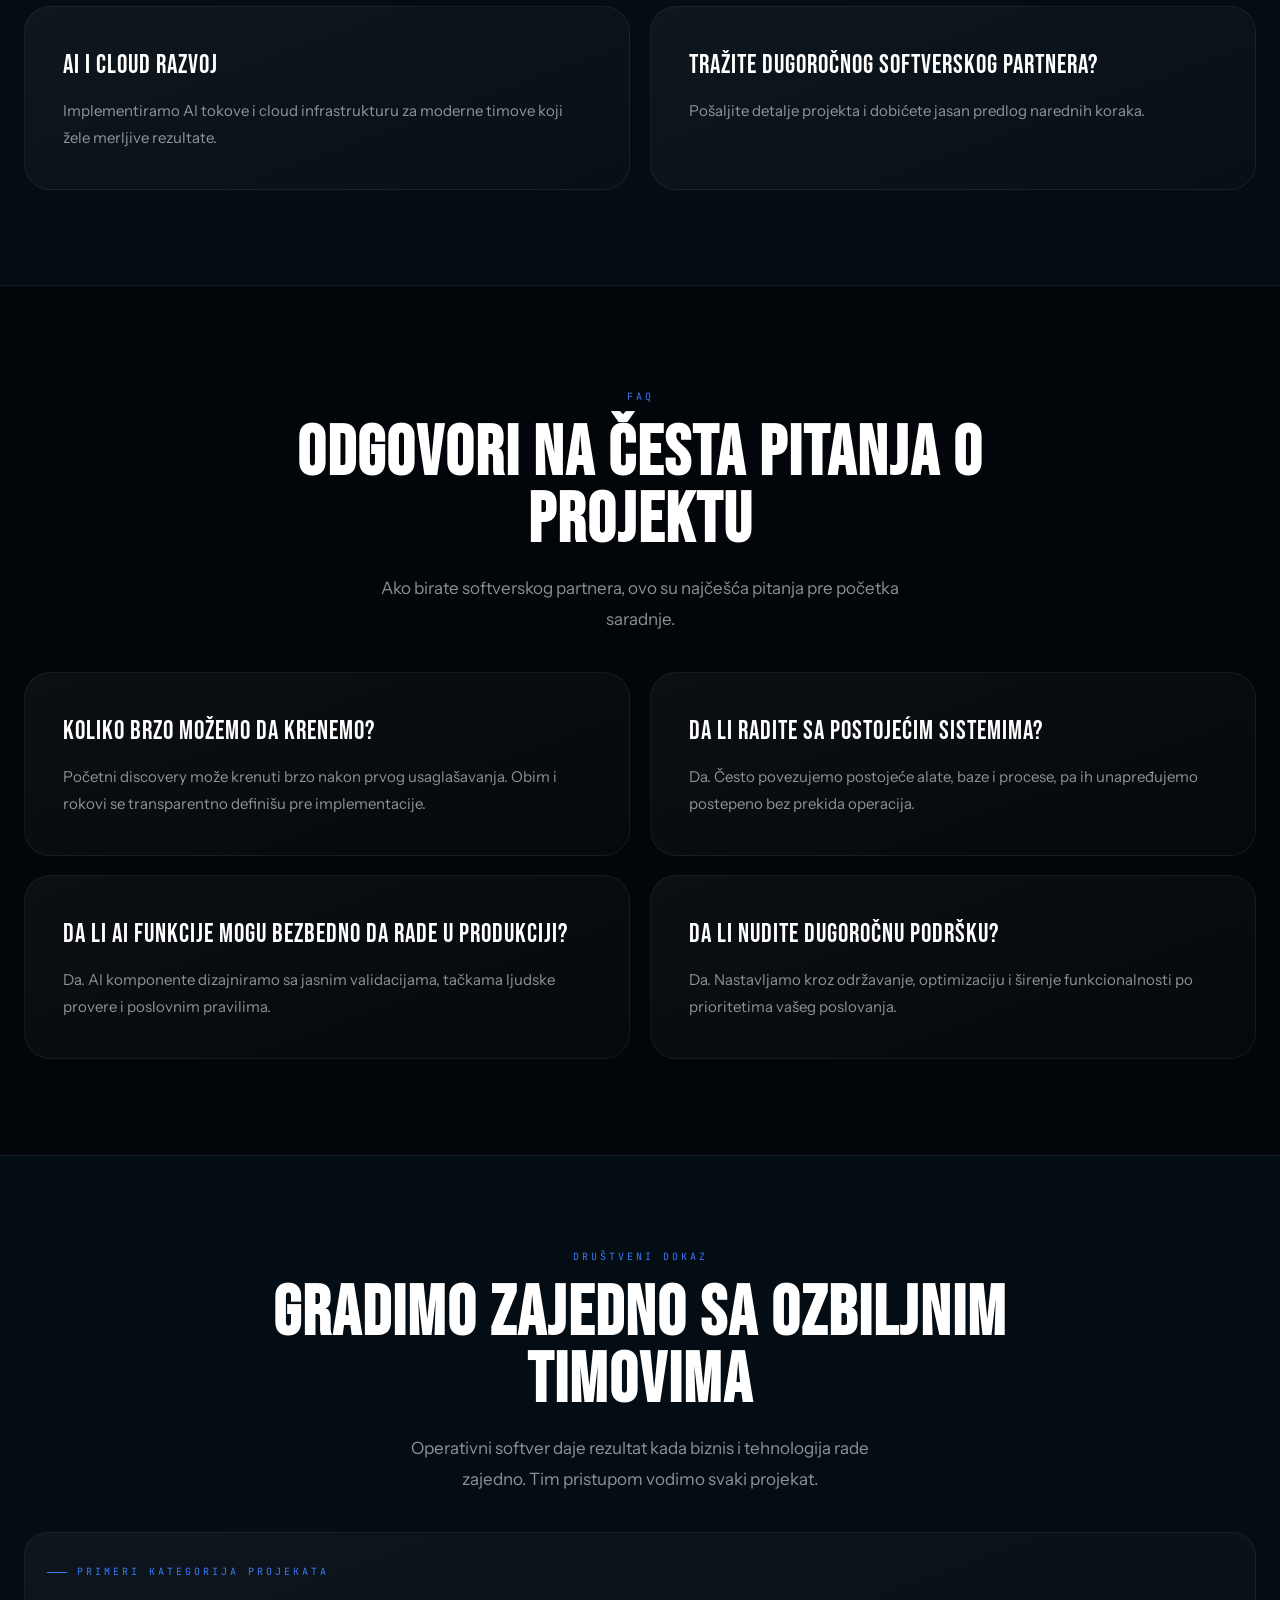
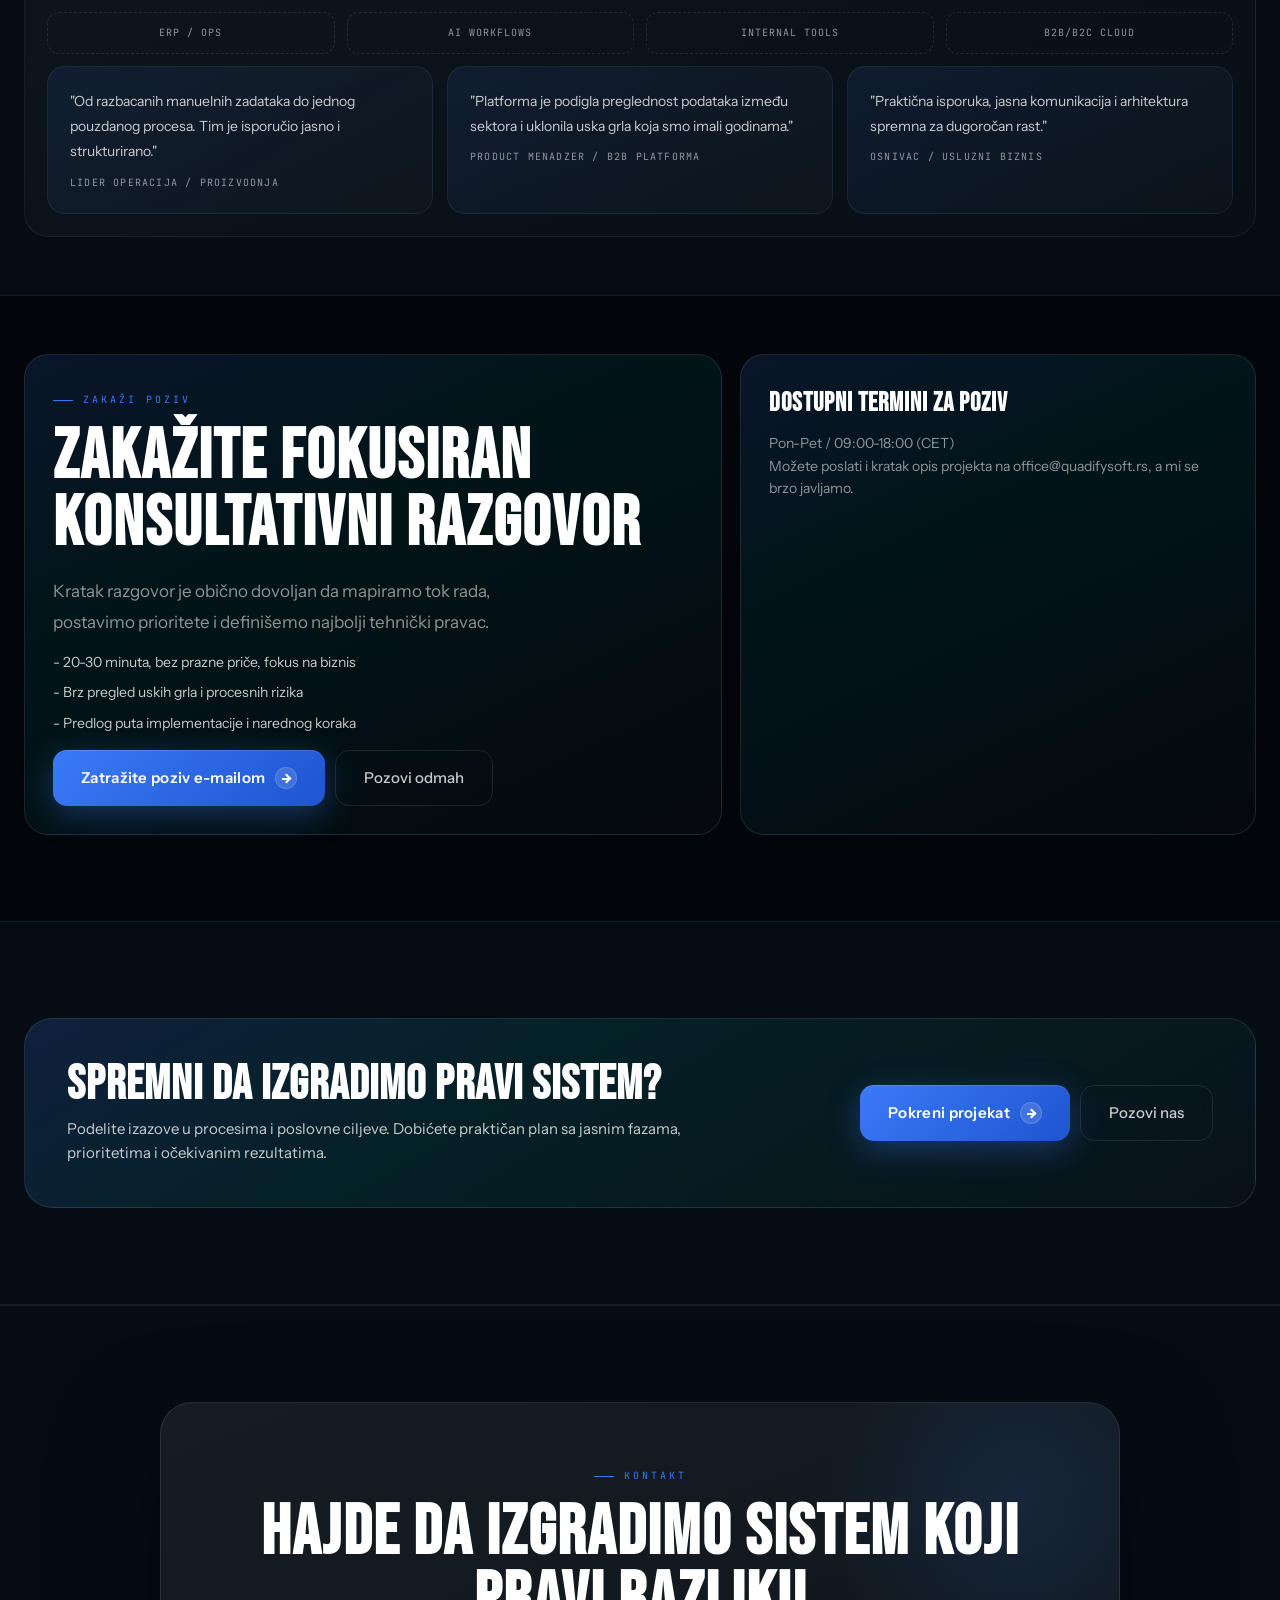
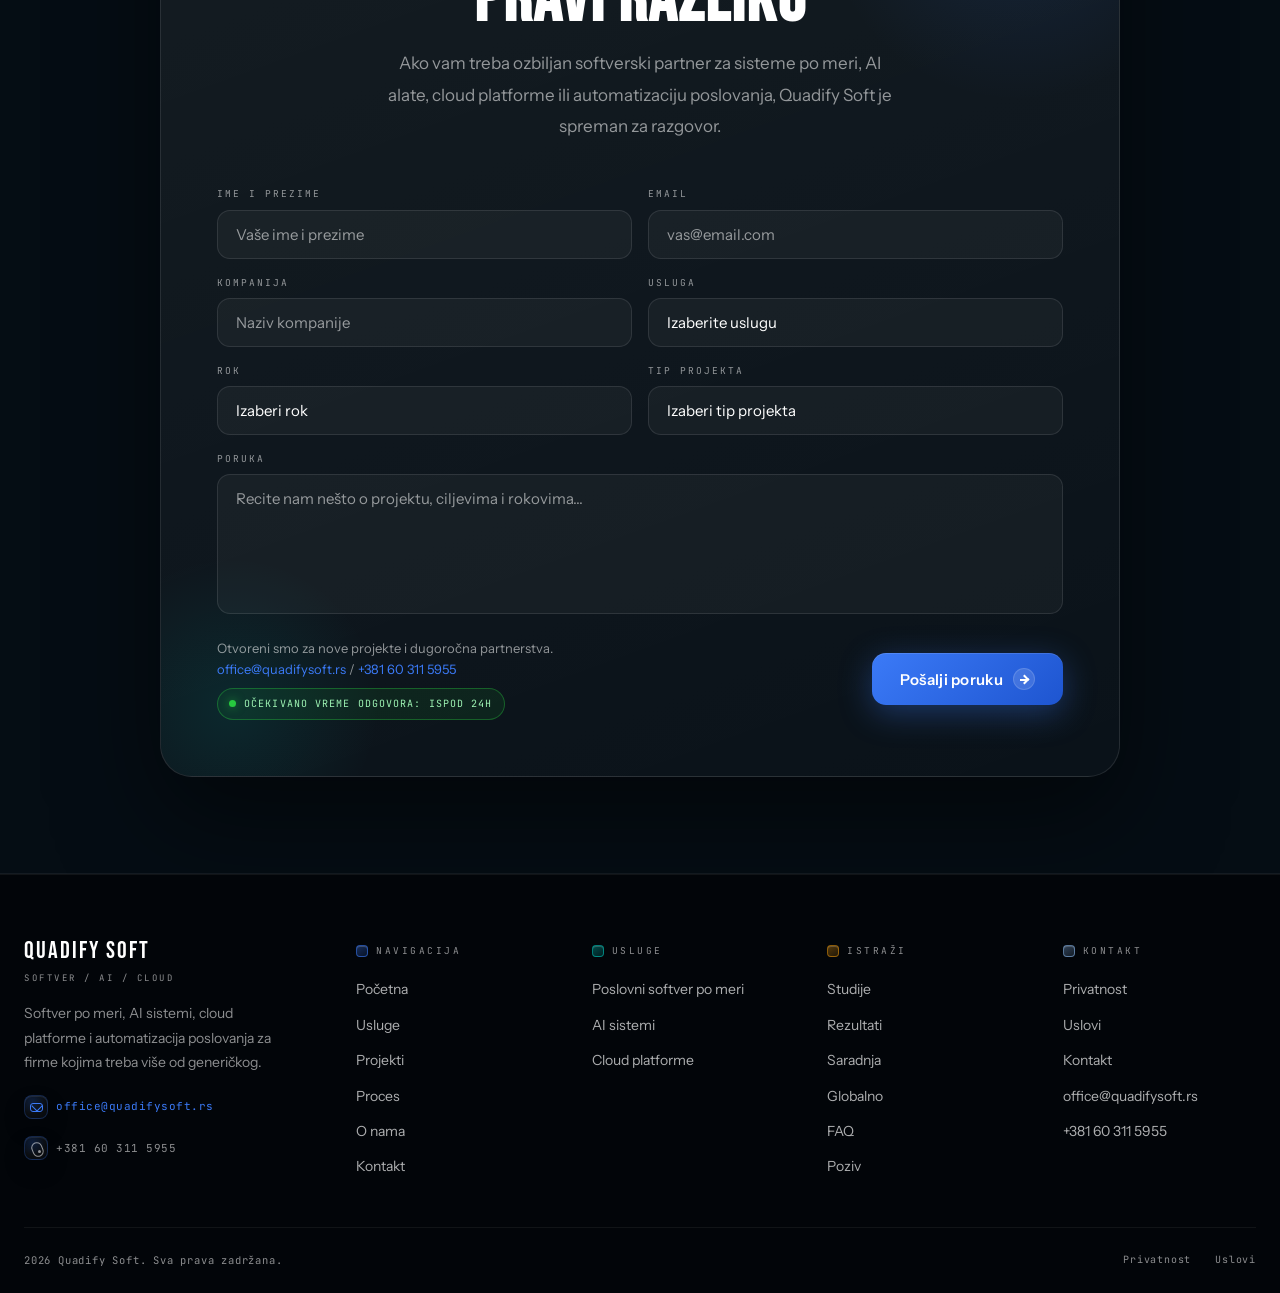
==== commit d390f1d1: "* Komitujem izmene" ====
--- a/index.html
+++ b/index.html
@@ -11,15 +11,22 @@
 <meta http-equiv="Permissions-Policy" content="camera=(), microphone=(), geolocation=()">
 <meta name="theme-color" content="#020509">
 <meta name="application-name" content="Quadify Soft">
+<meta name="apple-mobile-web-app-title" content="Quadify Soft">
+<meta name="msapplication-TileColor" content="#020509">
 <link rel="canonical" href="https://quadifysoft.rs/">
+<link rel="shortcut icon" href="/favicon.ico">
 <link rel="icon" href="/favicon.ico" sizes="any">
 <link rel="icon" type="image/png" sizes="48x48" href="/favicon-48x48.png">
 <link rel="icon" type="image/png" sizes="256x256" href="/favicon.png">
 <link rel="apple-touch-icon" sizes="180x180" href="/apple-touch-icon.png">
+<link rel="manifest" href="/site.webmanifest">
 <meta property="og:title" content="Quadify Soft | Izrada softvera po meri, AI i cloud resenja">
 <meta property="og:site_name" content="Quadify Soft">
 <meta property="og:description" content="Softver po meri, web aplikacije, AI sistemi i cloud resenja za kompanije kojima treba ozbiljan digitalni partner.">
 <meta property="og:image" content="https://quadifysoft.rs/assets/img/preview.png">
+<meta property="og:image:width" content="1024">
+<meta property="og:image:height" content="1024">
+<meta property="og:image:alt" content="Quadify Soft logo">
 <meta property="og:url" content="https://quadifysoft.rs/">
 <meta property="og:type" content="website">
 <meta property="og:locale" content="sr_RS">
@@ -28,6 +35,7 @@
 <meta name="twitter:title" content="Quadify Soft | Izrada softvera po meri, AI i cloud resenja">
 <meta name="twitter:description" content="Softver po meri, web aplikacije, AI sistemi i cloud resenja za kompanije kojima treba ozbiljan digitalni partner.">
 <meta name="twitter:image" content="https://quadifysoft.rs/assets/img/preview.png">
+<meta name="twitter:image:alt" content="Quadify Soft logo">
 <script src="assets/js/head.js"></script>
 <link rel="preconnect" href="https://fonts.googleapis.com">
 <link rel="preconnect" href="https://fonts.gstatic.com" crossorigin>
@@ -52,7 +60,8 @@
   "name": "Quadify Soft",
   "alternateName": "QuadifySoft",
   "url": "https://quadifysoft.rs/",
-  "inLanguage": ["sr", "en"]
+  "inLanguage": ["sr", "en"],
+  "image": "https://quadifysoft.rs/assets/img/preview.png"
 }
 </script>
 <script type="application/ld+json">
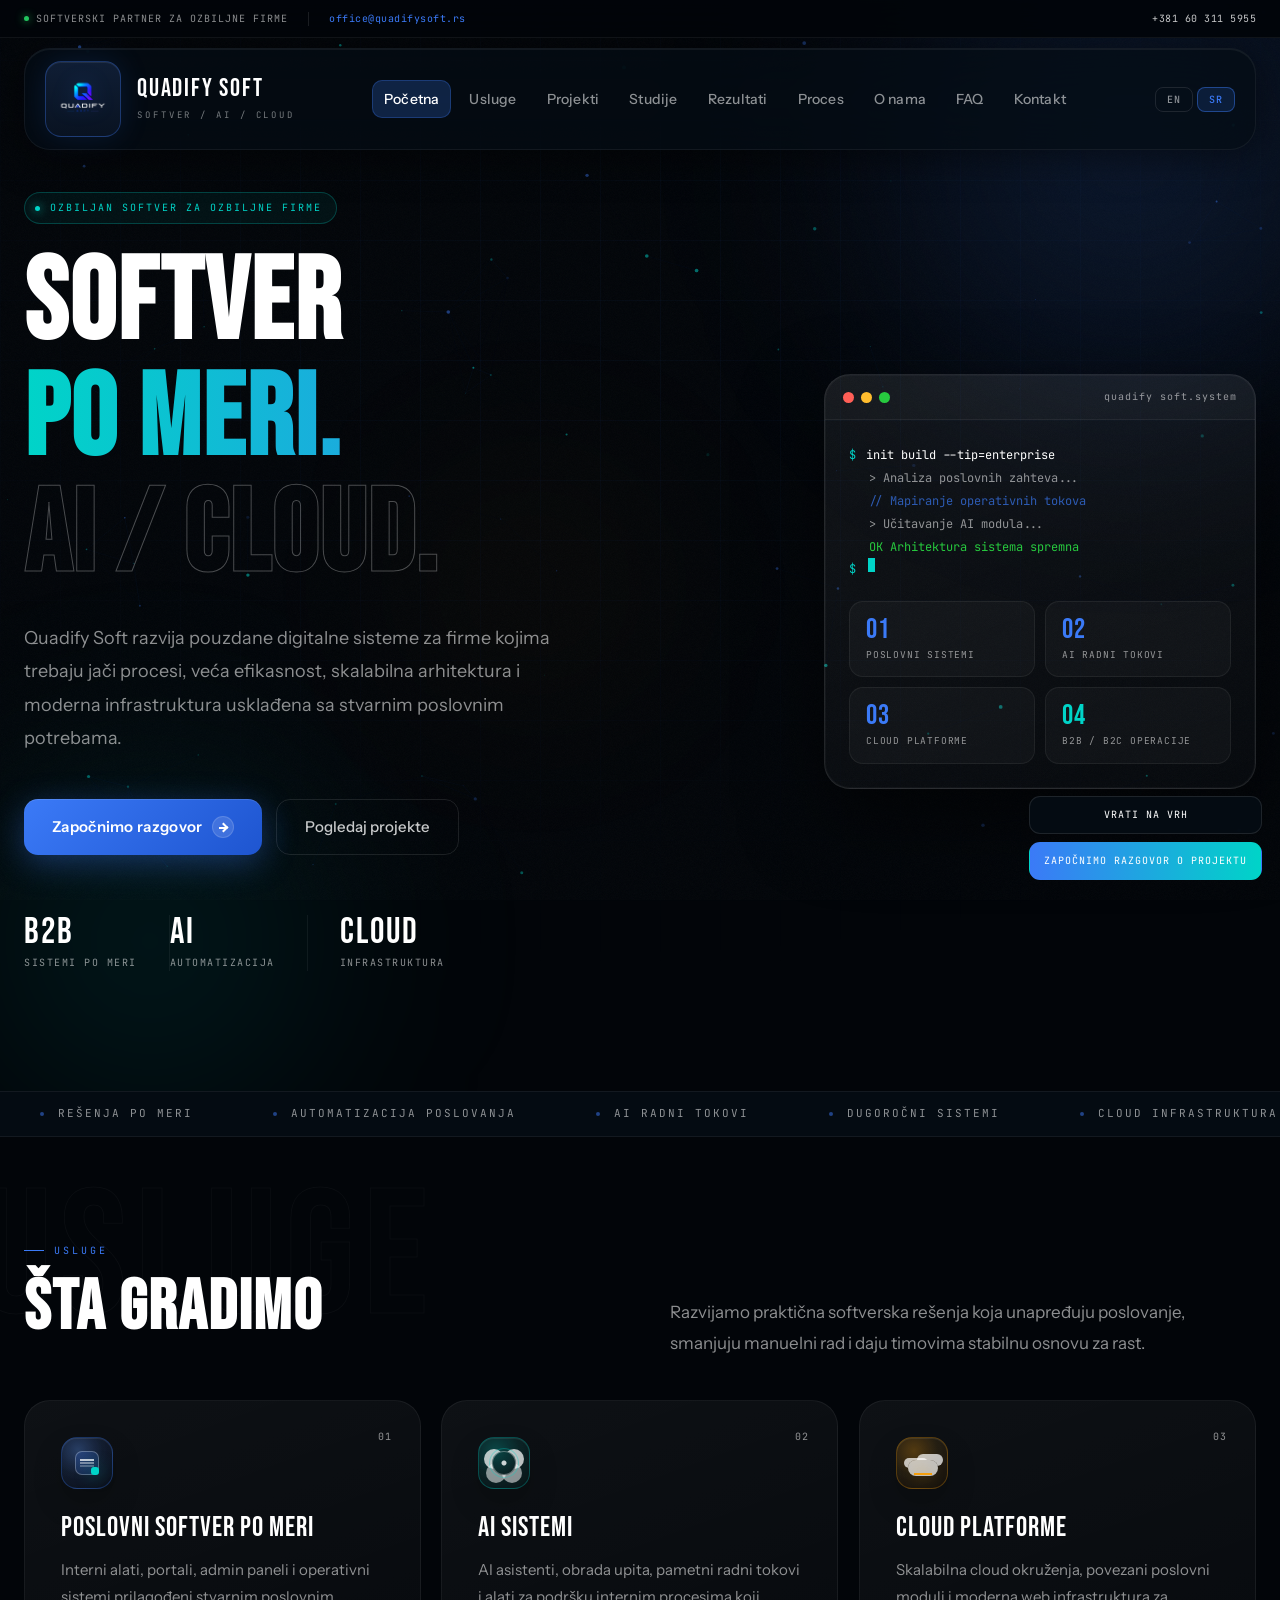
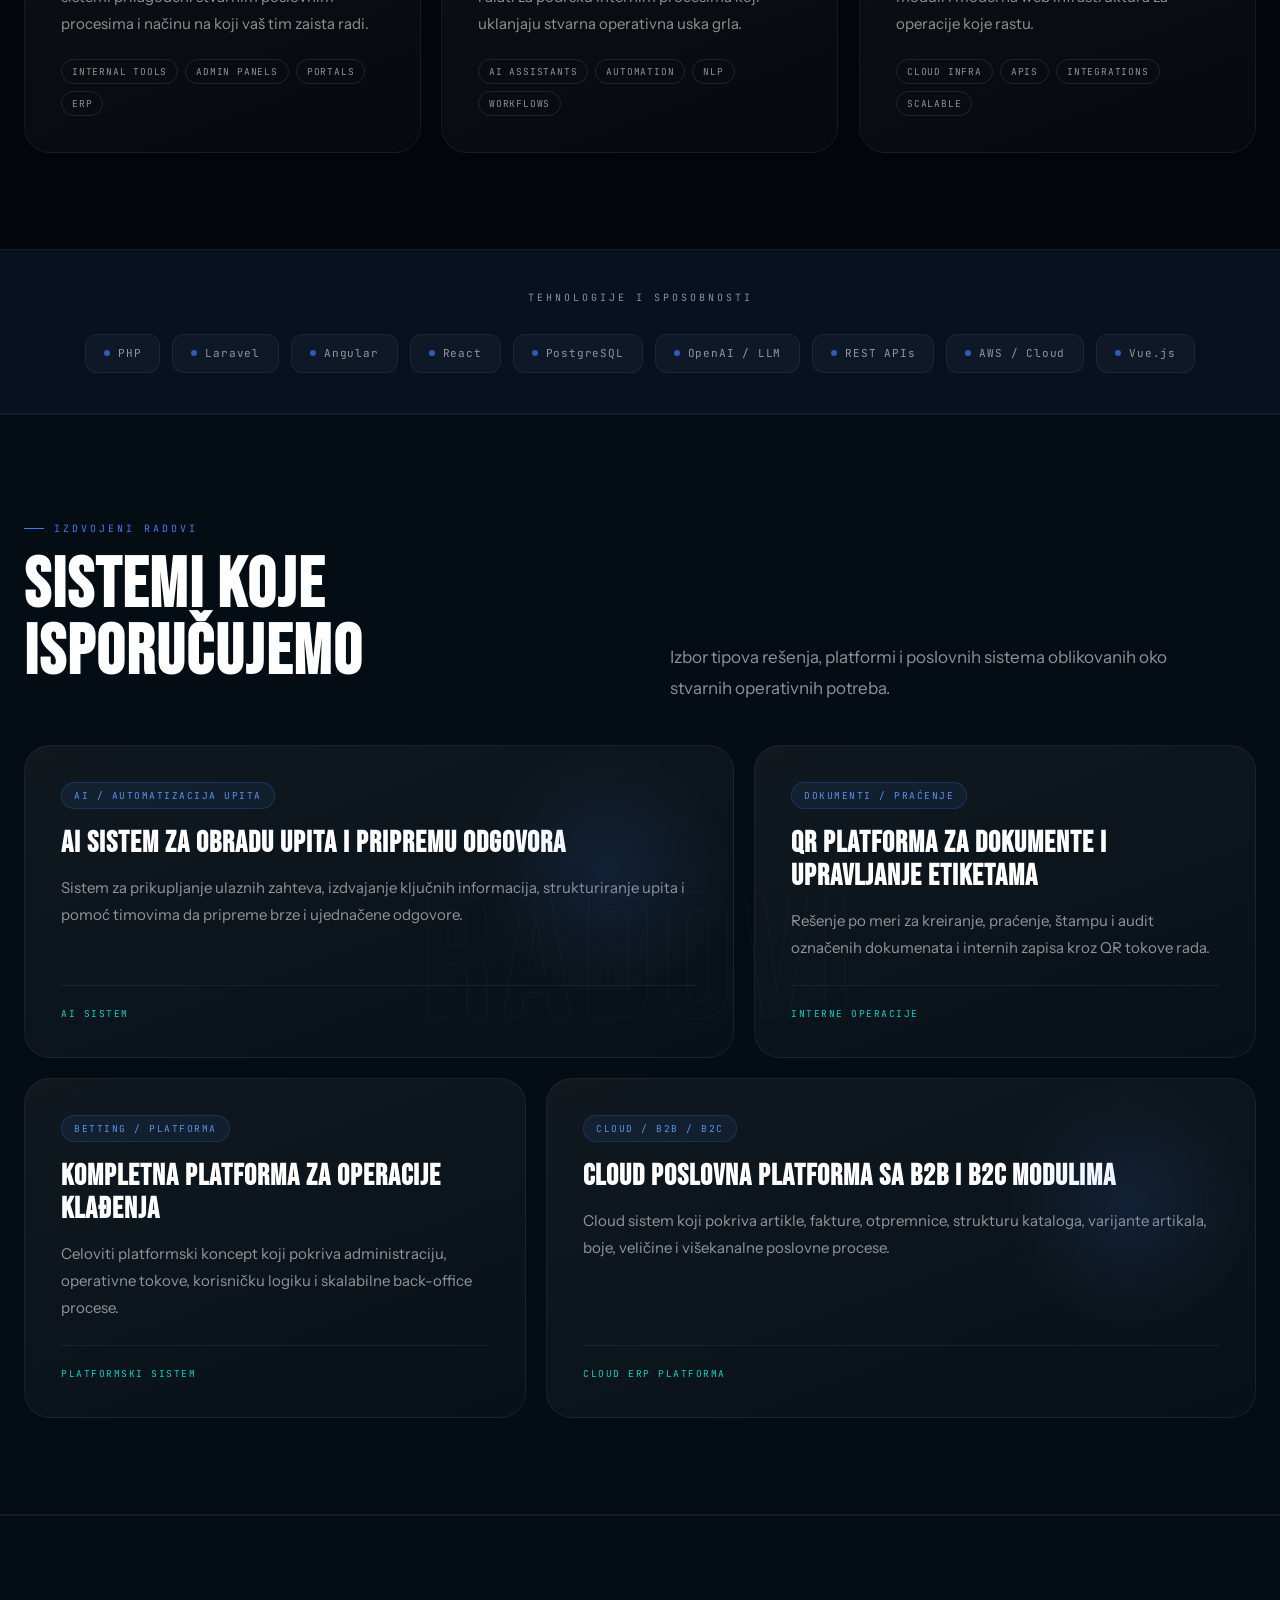
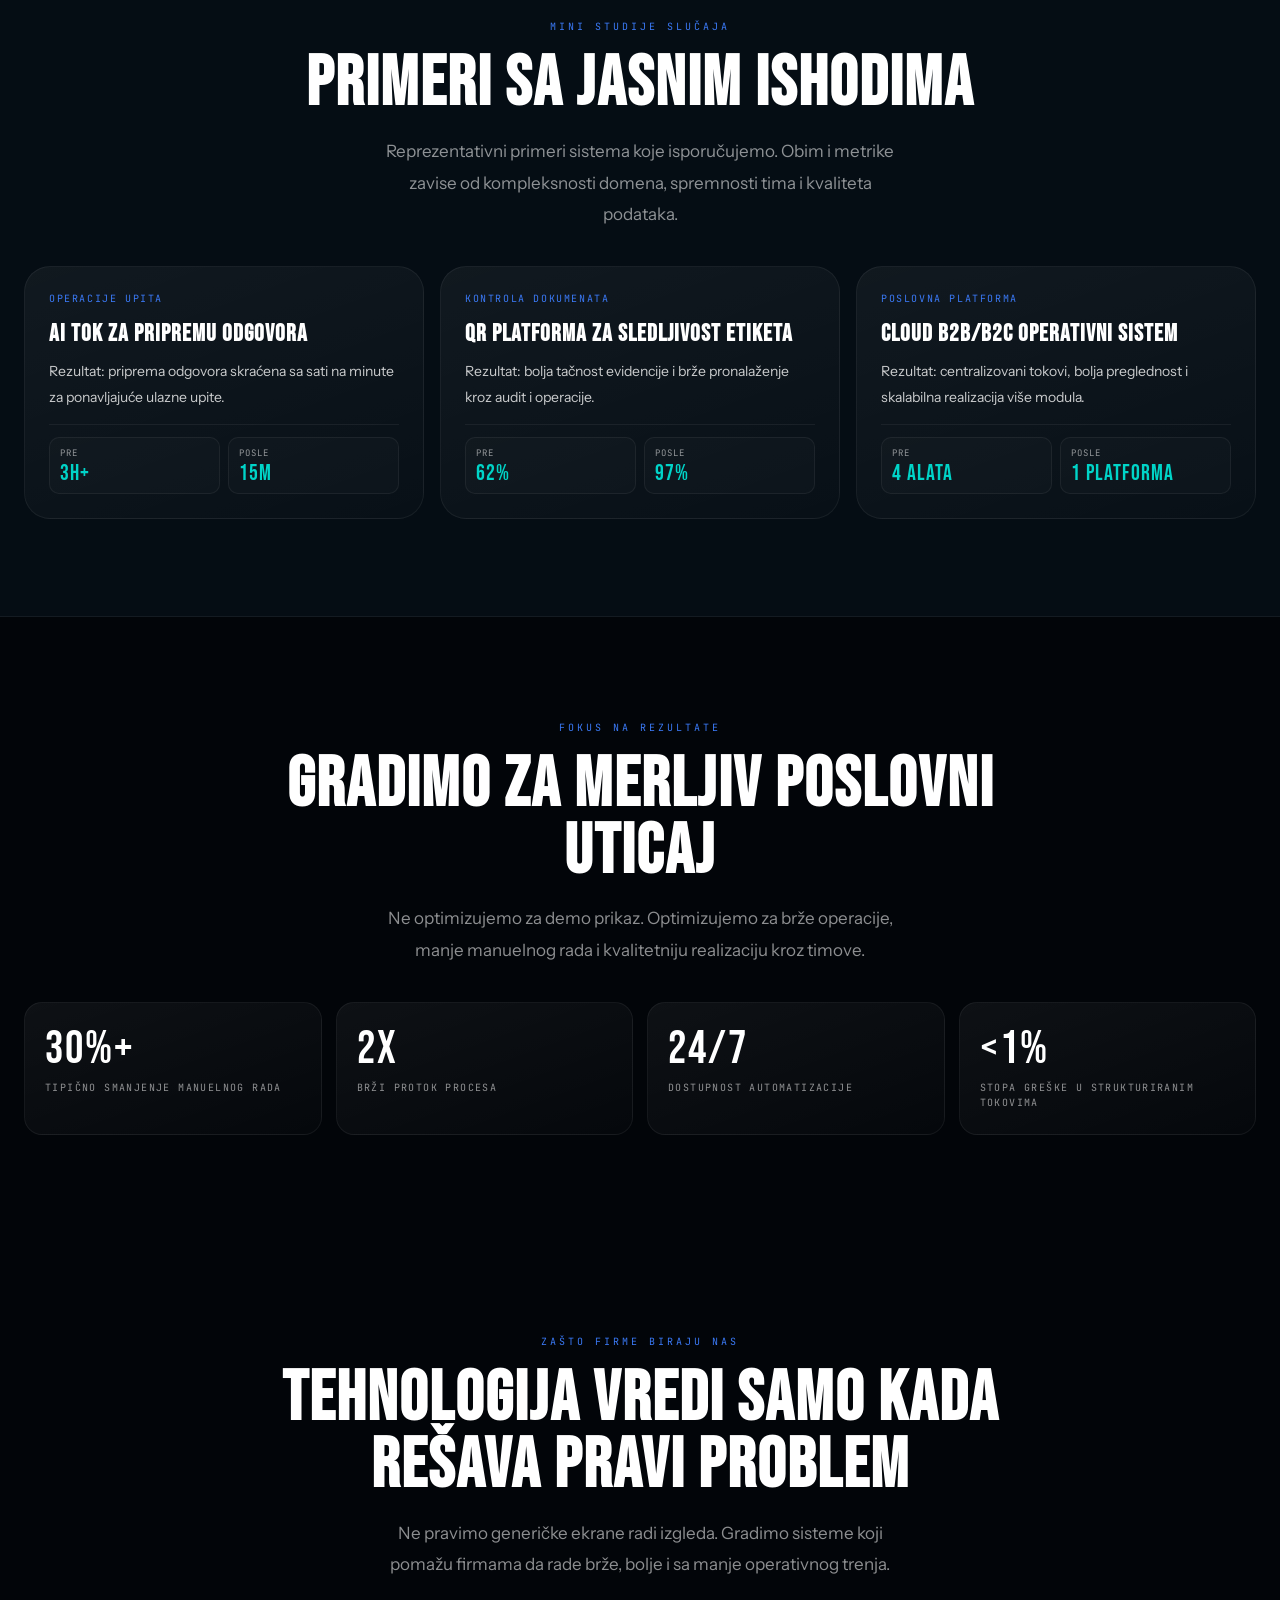
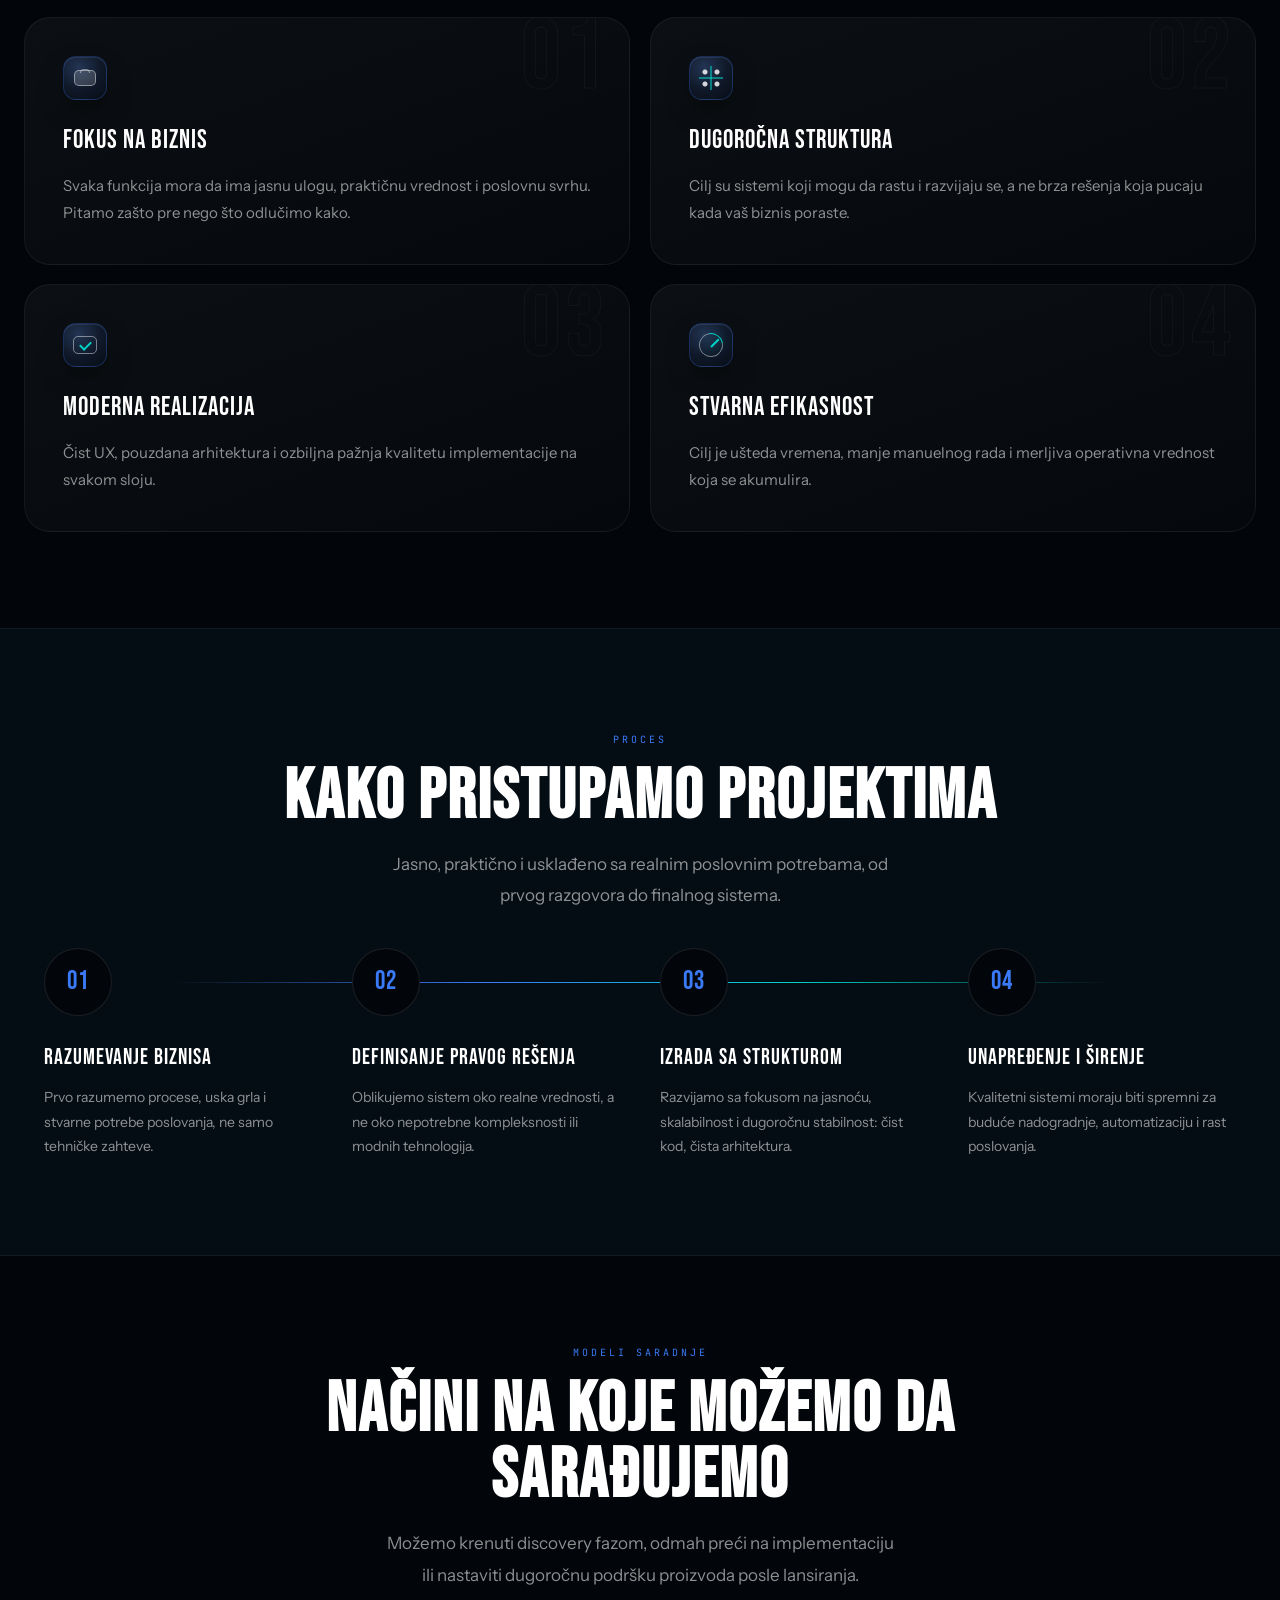
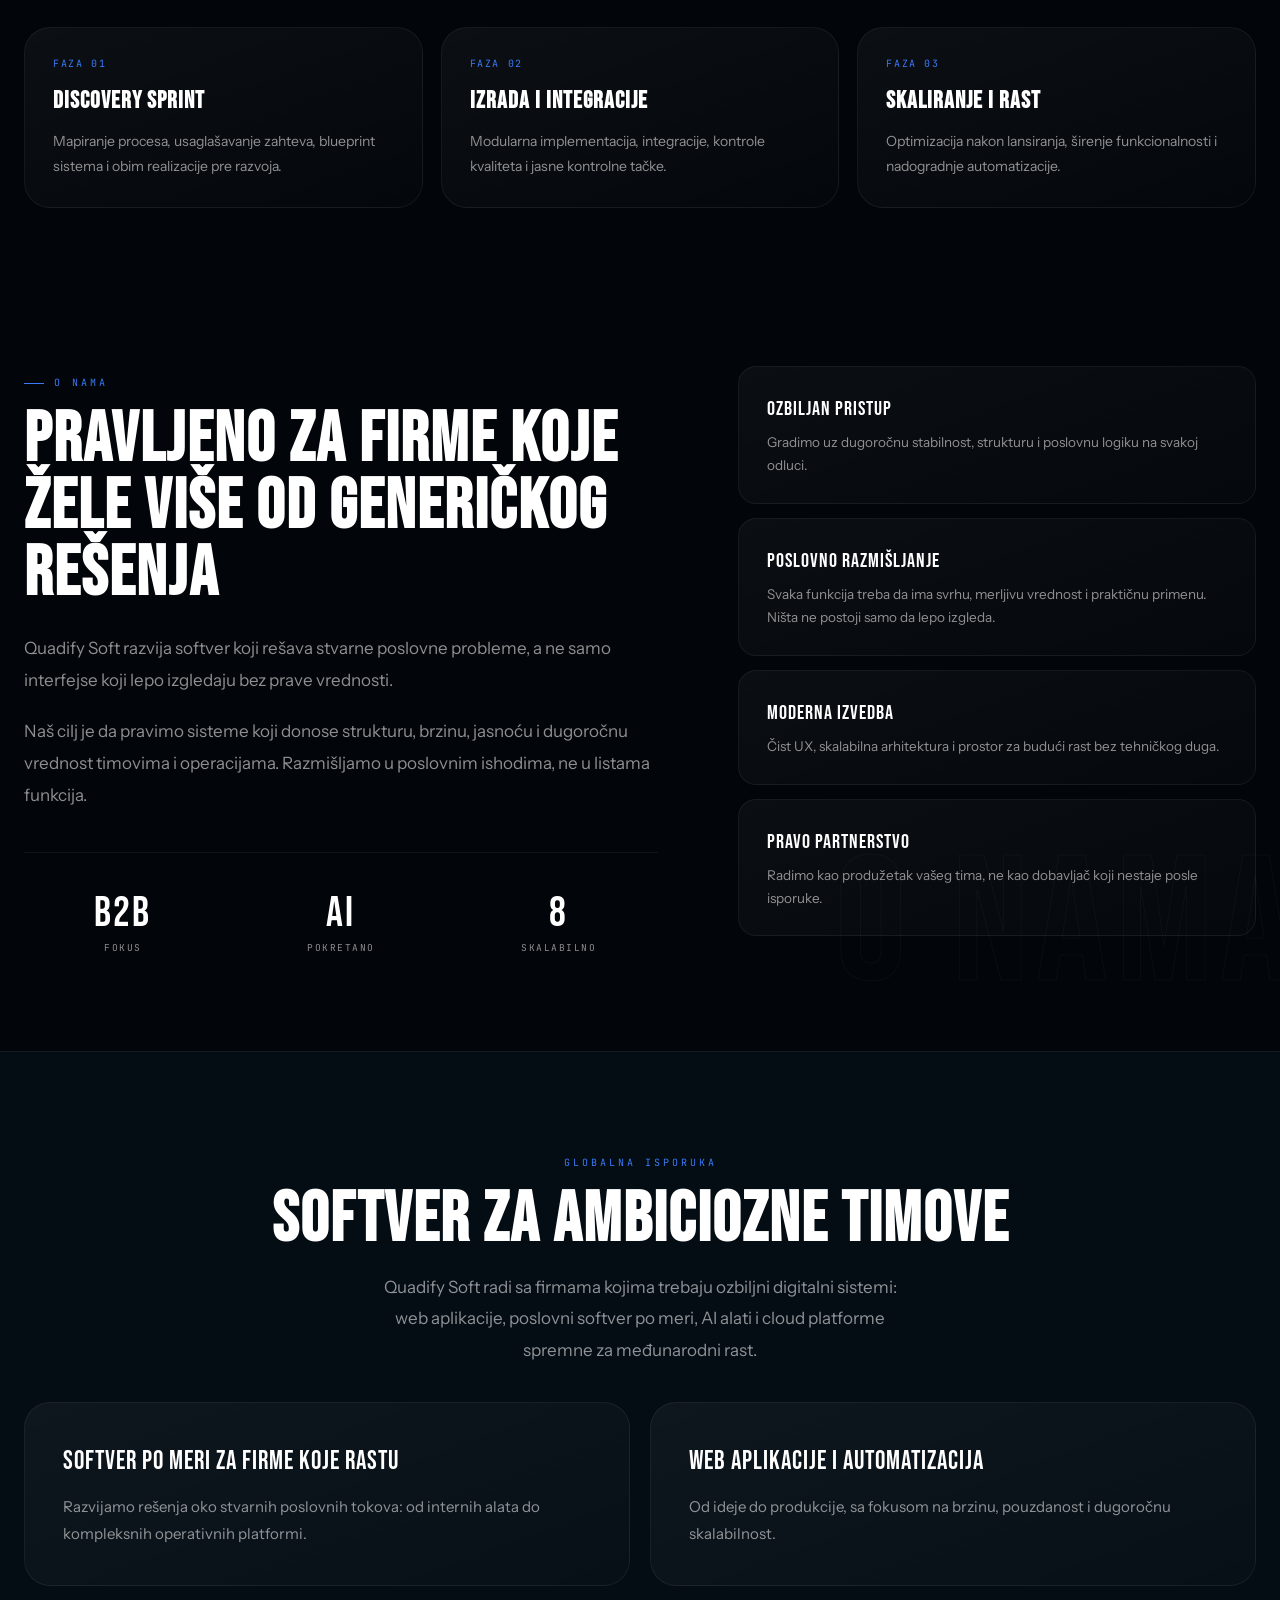
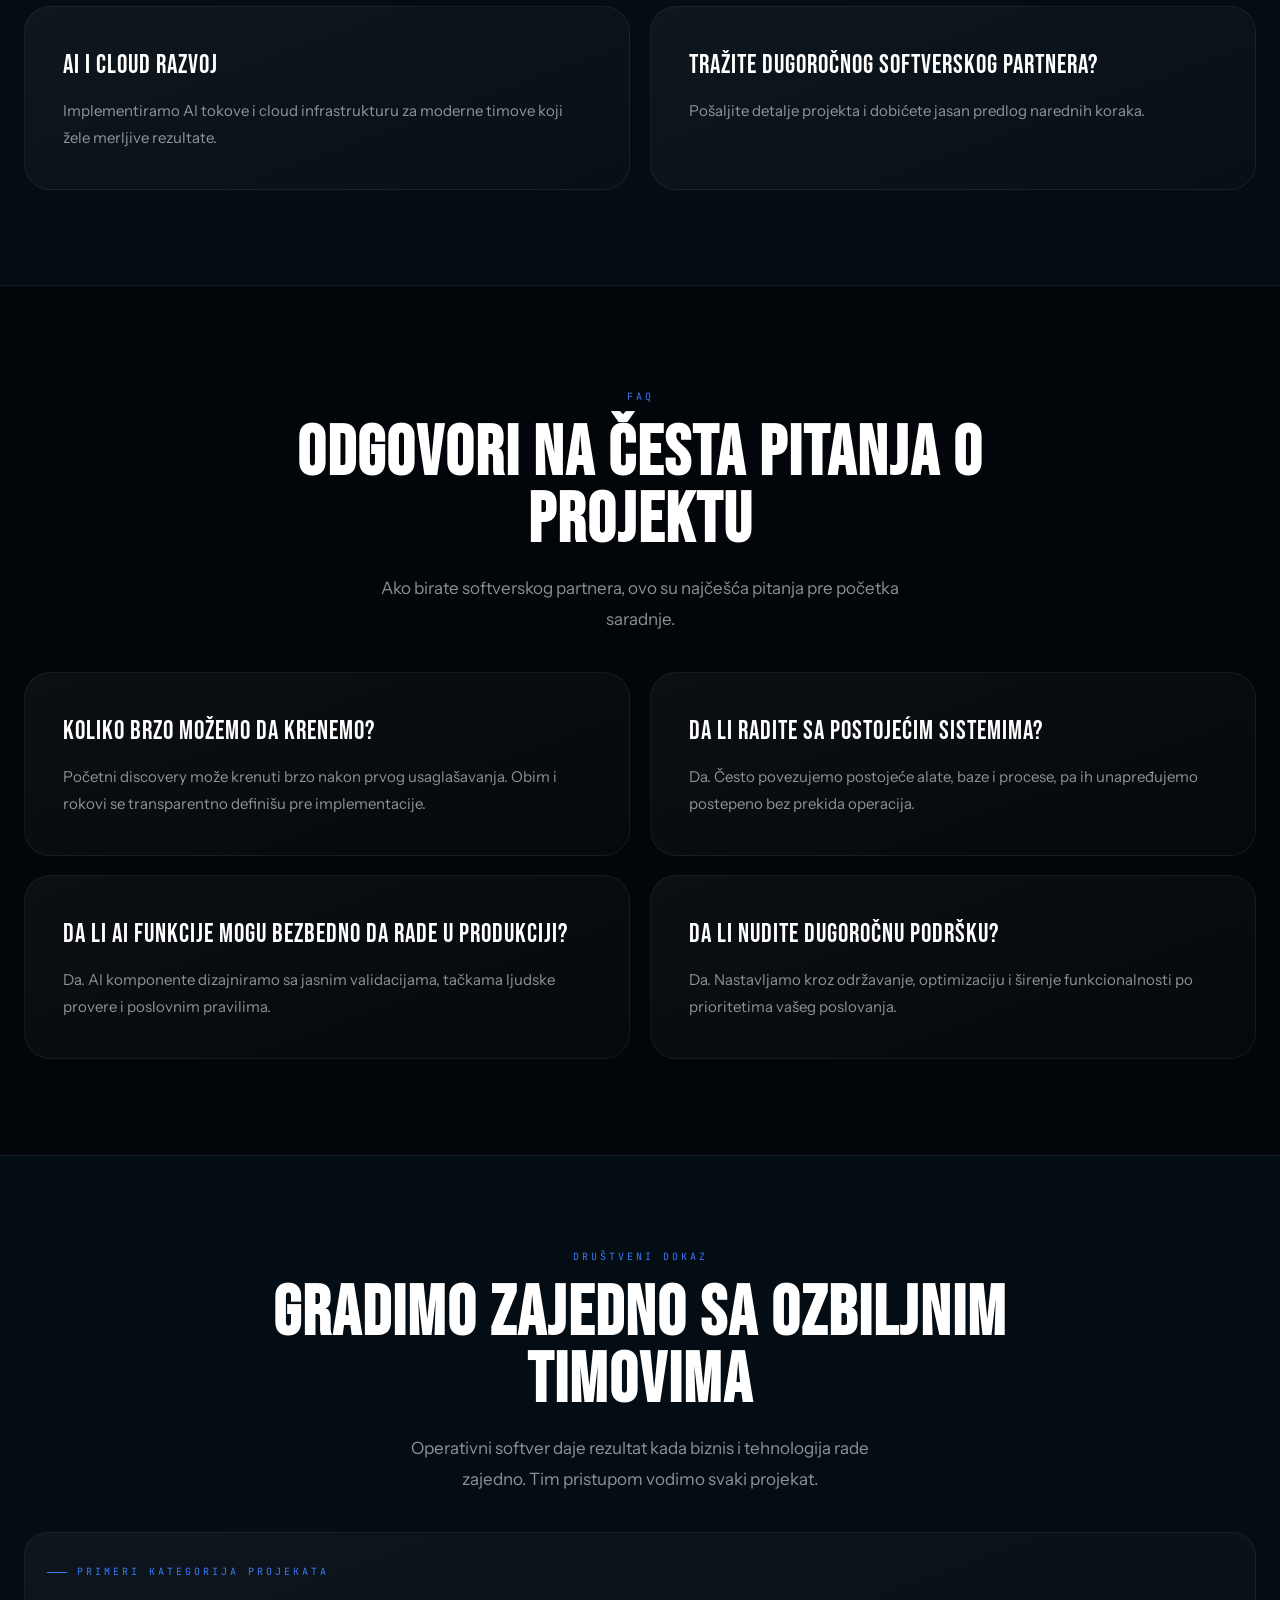
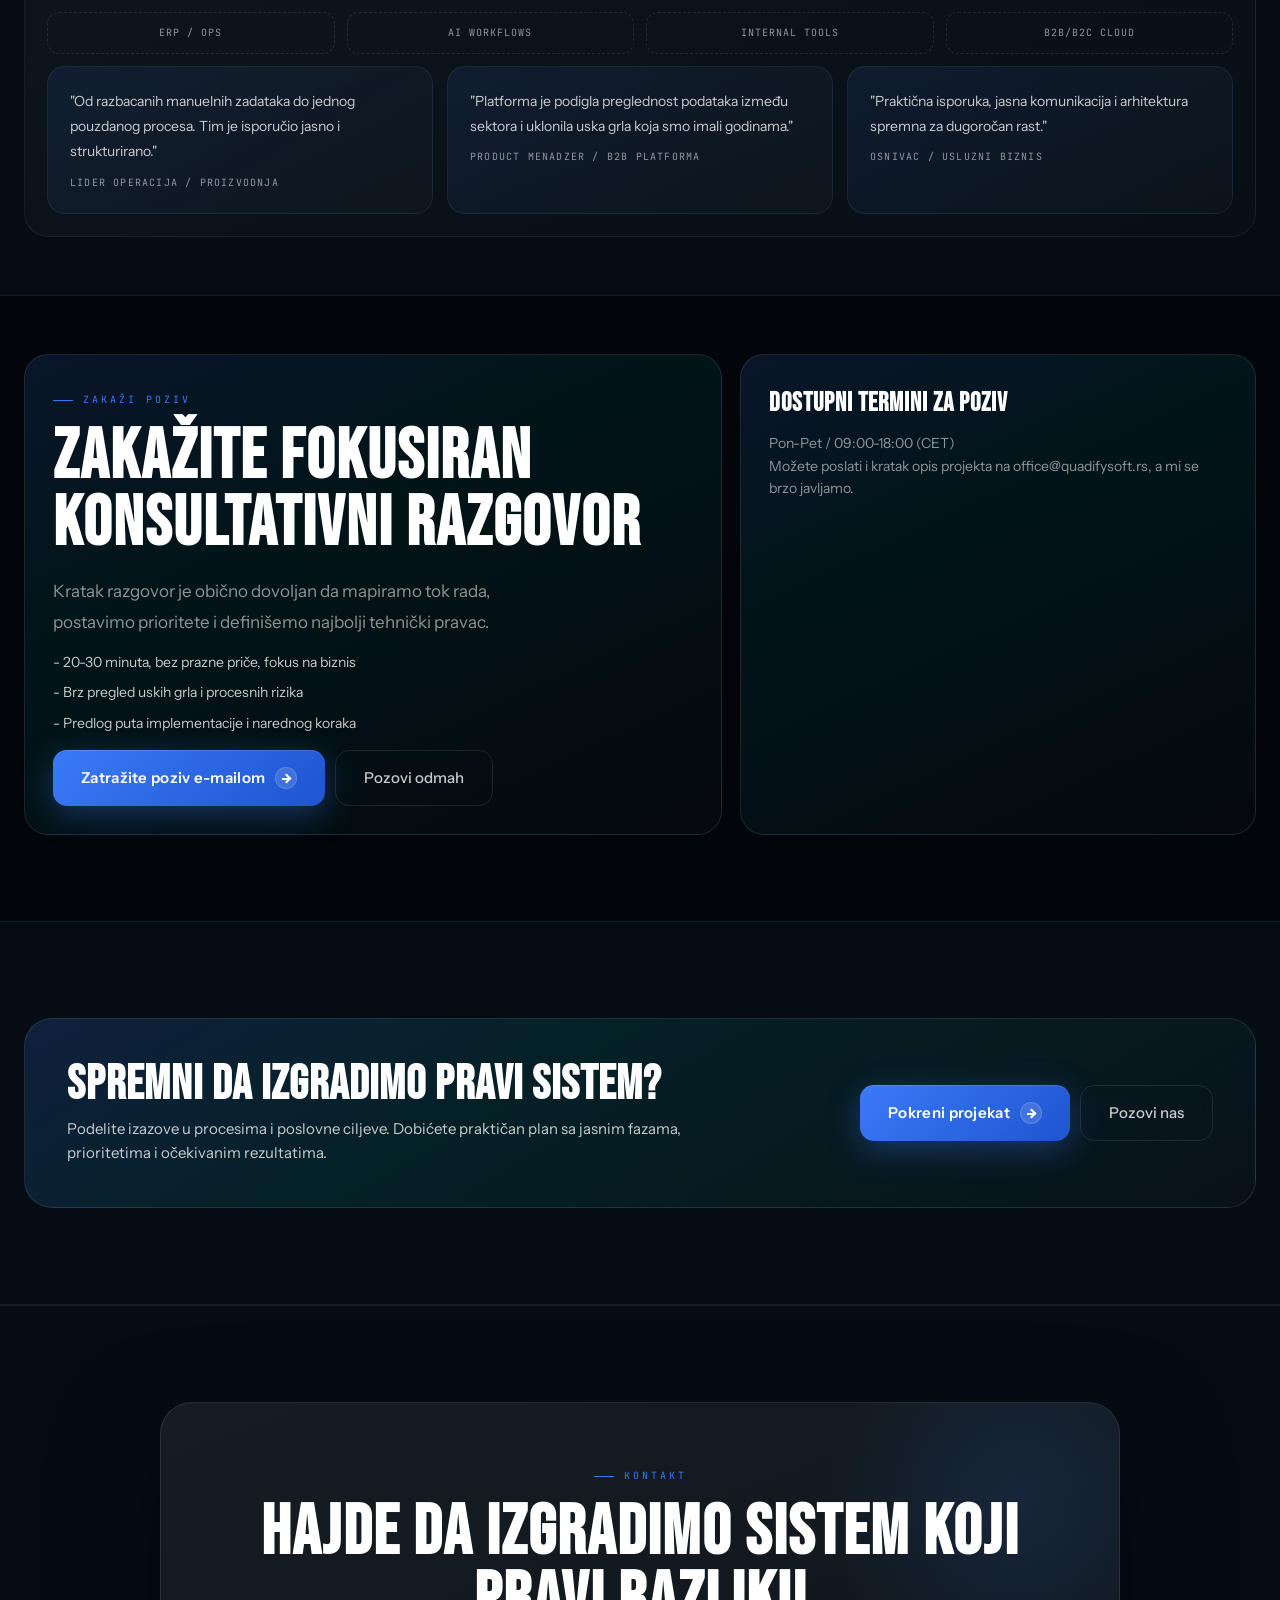
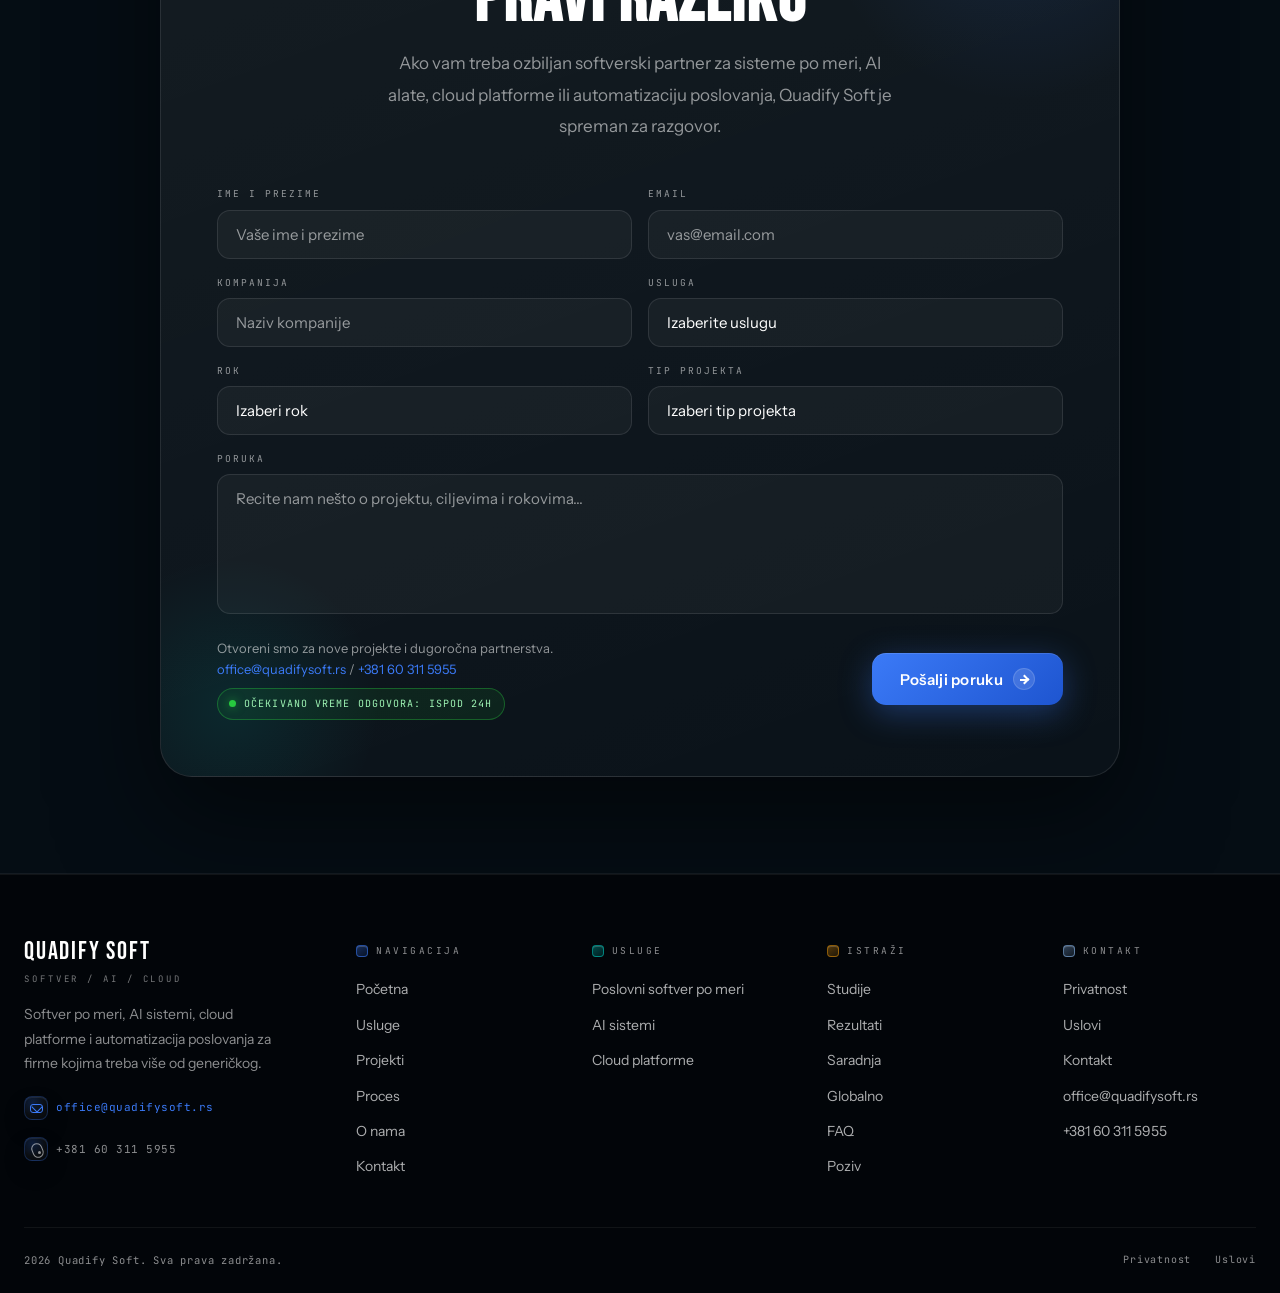
==== commit da1996bc: "* Sredjujem logo i cistim projekat" ====
--- a/index.html
+++ b/index.html
@@ -23,7 +23,7 @@
 <meta property="og:title" content="Quadify Soft | Izrada softvera po meri, AI i cloud resenja">
 <meta property="og:site_name" content="Quadify Soft">
 <meta property="og:description" content="Softver po meri, web aplikacije, AI sistemi i cloud resenja za kompanije kojima treba ozbiljan digitalni partner.">
-<meta property="og:image" content="https://quadifysoft.rs/assets/img/preview.png">
+<meta property="og:image" content="https://quadifysoft.rs/assets/img/logo-mark.png">
 <meta property="og:image:width" content="1024">
 <meta property="og:image:height" content="1024">
 <meta property="og:image:alt" content="Quadify Soft logo">
@@ -34,7 +34,7 @@
 <meta name="twitter:card" content="summary_large_image">
 <meta name="twitter:title" content="Quadify Soft | Izrada softvera po meri, AI i cloud resenja">
 <meta name="twitter:description" content="Softver po meri, web aplikacije, AI sistemi i cloud resenja za kompanije kojima treba ozbiljan digitalni partner.">
-<meta name="twitter:image" content="https://quadifysoft.rs/assets/img/preview.png">
+<meta name="twitter:image" content="https://quadifysoft.rs/assets/img/logo-mark.png">
 <meta name="twitter:image:alt" content="Quadify Soft logo">
 <script src="assets/js/head.js"></script>
 <link rel="preconnect" href="https://fonts.googleapis.com">
@@ -47,7 +47,7 @@
   "name": "Quadify Soft",
   "alternateName": ["QuadifySoft", "Quadify Soft"],
   "url": "https://quadifysoft.rs/",
-  "logo": "https://quadifysoft.rs/assets/img/logo.png",
+  "logo": "https://quadifysoft.rs/assets/img/logo-mark.png",
   "description": "Izrada softvera po meri, AI sistema i cloud resenja za ozbiljne kompanije.",
   "email": "office@quadifysoft.rs",
   "telephone": "+381603115955"
@@ -61,7 +61,7 @@
   "alternateName": "QuadifySoft",
   "url": "https://quadifysoft.rs/",
   "inLanguage": ["sr", "en"],
-  "image": "https://quadifysoft.rs/assets/img/preview.png"
+  "image": "https://quadifysoft.rs/assets/img/logo-mark.png"
 }
 </script>
 <script type="application/ld+json">
@@ -70,7 +70,7 @@
   "@type": "ProfessionalService",
   "name": "Quadify Soft",
   "url": "https://quadifysoft.rs/",
-  "image": "https://quadifysoft.rs/assets/img/preview.png",
+  "image": "https://quadifysoft.rs/assets/img/logo-mark.png",
   "description": "Izrada softvera po meri, web aplikacija, AI sistema i cloud platformi za kompanije kojima treba ozbiljan digitalni partner.",
   "email": "office@quadifysoft.rs",
   "telephone": "+381603115955",
@@ -97,10 +97,6 @@
 <a class="skip-link" href="#main-content">Skip to content</a>
 <div id="scroll-progress" aria-hidden="true"></div>
 
-<!-- Cursor -->
-<div id="cursor-dot"></div>
-<div id="cursor-ring"></div>
-
 <!-- Canvas particles -->
 <canvas id="cv"></canvas>
 
--- a/assets/css/site.css
+++ b/assets/css/site.css
@@ -87,43 +87,6 @@
 }
 
 /* ═══════════════════════════════════════════
-   CURSOR
-═══════════════════════════════════════════ */
-#cursor-dot {
-  display: none;
-  width: 6px; height: 6px;
-  background: var(--teal);
-  border-radius: 50%;
-  position: fixed;
-  top: 0; left: 0;
-  z-index: 99999;
-  pointer-events: none;
-  transition: transform 0.1s, opacity 0.3s;
-  box-shadow: 0 0 10px var(--teal), 0 0 20px rgba(0,212,200,0.4);
-}
-#cursor-ring {
-  display: none;
-  width: 36px; height: 36px;
-  border: 1px solid rgba(59,122,247,0.5);
-  border-radius: 50%;
-  position: fixed;
-  top: 0; left: 0;
-  z-index: 99998;
-  pointer-events: none;
-  transition: width 0.35s cubic-bezier(.23,1,.32,1),
-              height 0.35s cubic-bezier(.23,1,.32,1),
-              border-color 0.3s,
-              transform 0.08s linear,
-              background 0.3s;
-}
-.cursor-hover #cursor-ring {
-  width: 56px; height: 56px;
-  border-color: rgba(0,212,200,0.55);
-  background: rgba(0,212,200,0.05);
-}
-.cursor-click #cursor-dot { transform: scale(2.5); }
-
-/* ═══════════════════════════════════════════
    SCROLLBAR
 ═══════════════════════════════════════════ */
 ::-webkit-scrollbar { width: 4px; }
@@ -316,21 +279,20 @@
 .logo-link {
   display: flex;
   align-items: center;
-  gap: 14px;
+  gap: 16px;
   flex-shrink: 0;
 }
 .logo-icon {
-  width: 72px; height: 72px;
+  width: 76px; height: 76px;
   border-radius: 16px;
   display: flex; align-items: center; justify-content: center;
-  background: linear-gradient(145deg, rgba(59,122,247,0.2), rgba(0,212,200,0.08));
-  border: 1px solid rgba(59,122,247,0.28);
-  box-shadow: 0 0 30px rgba(59,122,247,0.12), inset 0 1px 0 rgba(255,255,255,0.07);
-  transition: box-shadow 0.35s;
+  background: linear-gradient(180deg, rgba(16,31,55,0.96), rgba(9,19,34,0.98));
+  border: 1px solid rgba(59,122,247,0.34);
+  box-shadow: 0 0 30px rgba(59,122,247,0.14), inset 0 1px 0 rgba(255,255,255,0.08);
+  transition: box-shadow 0.35s, border-color 0.35s, transform 0.35s;
   position: relative;
   overflow: hidden;
 }
-.logo-icon picture { display: block; }
 .logo-icon::after {
   content: '';
   position: absolute;
@@ -341,22 +303,34 @@
   transition: transform 0.6s;
 }
 .logo-link:hover .logo-icon::after { transform: rotate(0deg) translateX(100%); }
-.logo-link:hover .logo-icon { box-shadow: 0 0 50px rgba(59,122,247,0.22), inset 0 1px 0 rgba(255,255,255,0.07); }
-.logo-img { width: 60px; height: 60px; object-fit: contain; }
+.logo-link:hover .logo-icon {
+  border-color: rgba(74,133,255,0.46);
+  box-shadow: 0 0 54px rgba(59,122,247,0.22), inset 0 1px 0 rgba(255,255,255,0.1);
+  transform: translateY(-1px);
+}
+.logo-img {
+  width: 62px;
+  height: 62px;
+  object-fit: contain;
+  object-position: center;
+  transform: none;
+  filter: saturate(1.08) brightness(1.02) contrast(1.06) drop-shadow(0 0 10px rgba(54,122,255,0.22));
+}
 .logo-name {
   font-family: var(--display);
-  font-size: 24px;
-  letter-spacing: 2px;
+  font-size: 25px;
+  letter-spacing: 1.8px;
   color: var(--white);
   line-height: 1;
+  text-transform: uppercase;
 }
 .logo-sub {
   font-family: var(--mono);
   font-size: 9px;
-  color: var(--c4);
-  letter-spacing: 2.5px;
+  color: rgba(255,255,255,0.46);
+  letter-spacing: 2.9px;
   text-transform: uppercase;
-  margin-top: 5px;
+  margin-top: 7px;
 }
 
 .nav-links {
@@ -1920,16 +1894,6 @@
   background: #27c93f;
   box-shadow: 0 0 10px rgba(39,201,63,0.6);
 }
-.cf-range-wrap { display: flex; flex-direction: column; gap: 8px; }
-.cf-range { width: 100%; accent-color: var(--teal); }
-.cf-range-val {
-  font-family: var(--mono);
-  font-size: 10px;
-  letter-spacing: 1.2px;
-  color: var(--teal);
-  text-transform: uppercase;
-}
-
 .cf-success {
   display: none;
   grid-column: span 2;
@@ -2314,11 +2278,11 @@
     gap: 10px;
     padding: 12px;
   }
-  .logo-link { min-height: 58px; }
+  .logo-link { min-height: 58px; gap: 12px; }
   .logo-icon { width: 58px; height: 58px; border-radius: 13px; }
-  .logo-img { width: 48px; height: 48px; }
+  .logo-img { width: 46px; height: 46px; }
   .logo-name { font-size: 20px; }
-  .logo-sub { font-size: 8px; letter-spacing: 2px; }
+  .logo-sub { font-size: 8px; letter-spacing: 2px; margin-top: 5px; }
   .nav-links {
     order: 3;
     width: 100%;
@@ -2373,7 +2337,6 @@
   .topbar .wrap { flex-direction: column; justify-content: center; align-items: flex-start; padding: 6px 0; }
   .topbar { height: auto; }
   .topbar-left, .topbar-right { flex-wrap: wrap; gap: 8px; }
-  #cursor-dot, #cursor-ring { display: none; }
   body { cursor: auto; }
   button { cursor: pointer; }
   a { cursor: pointer; }
@@ -2405,6 +2368,6 @@
     animation-iteration-count: 1 !important;
     transition-duration: 0.01ms !important;
   }
-  #cv, #noise, #cursor-dot, #cursor-ring { display: none !important; }
-}
-
+  #cv, #noise { display: none !important; }
+}
+
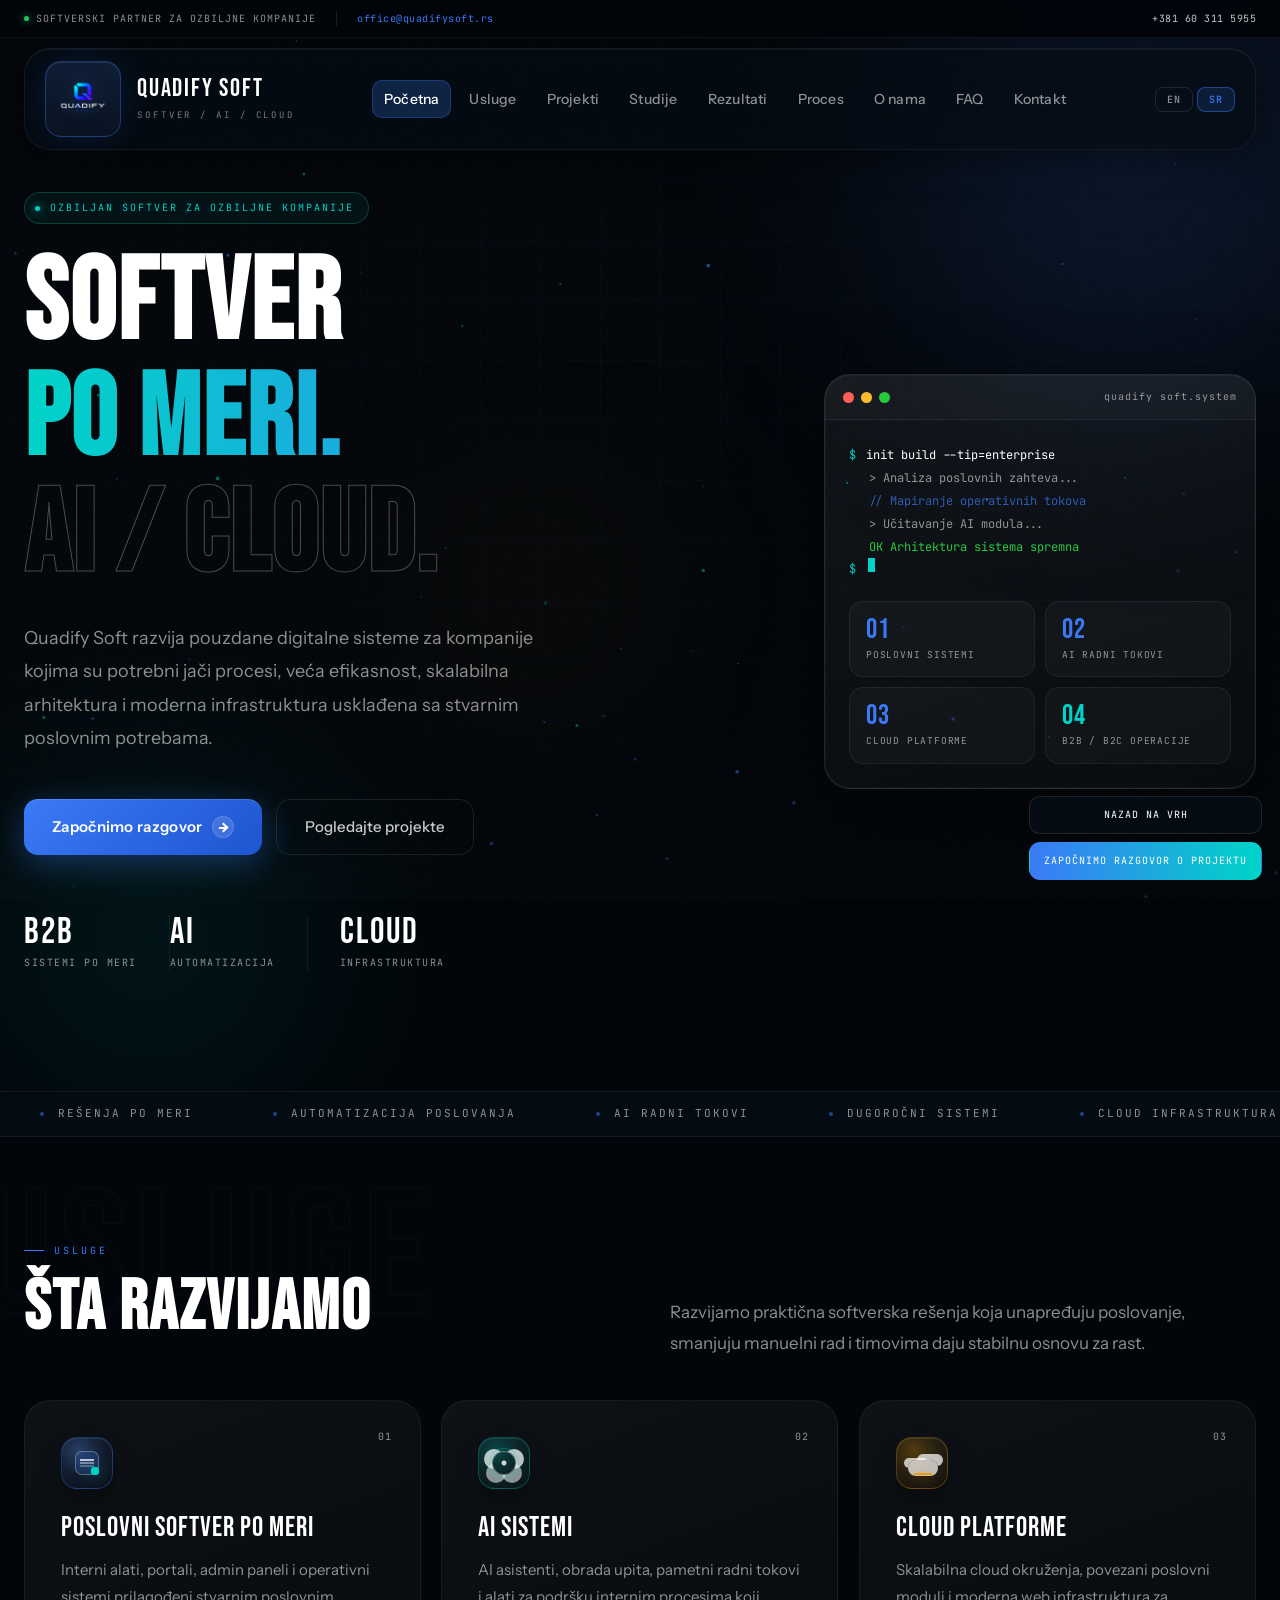
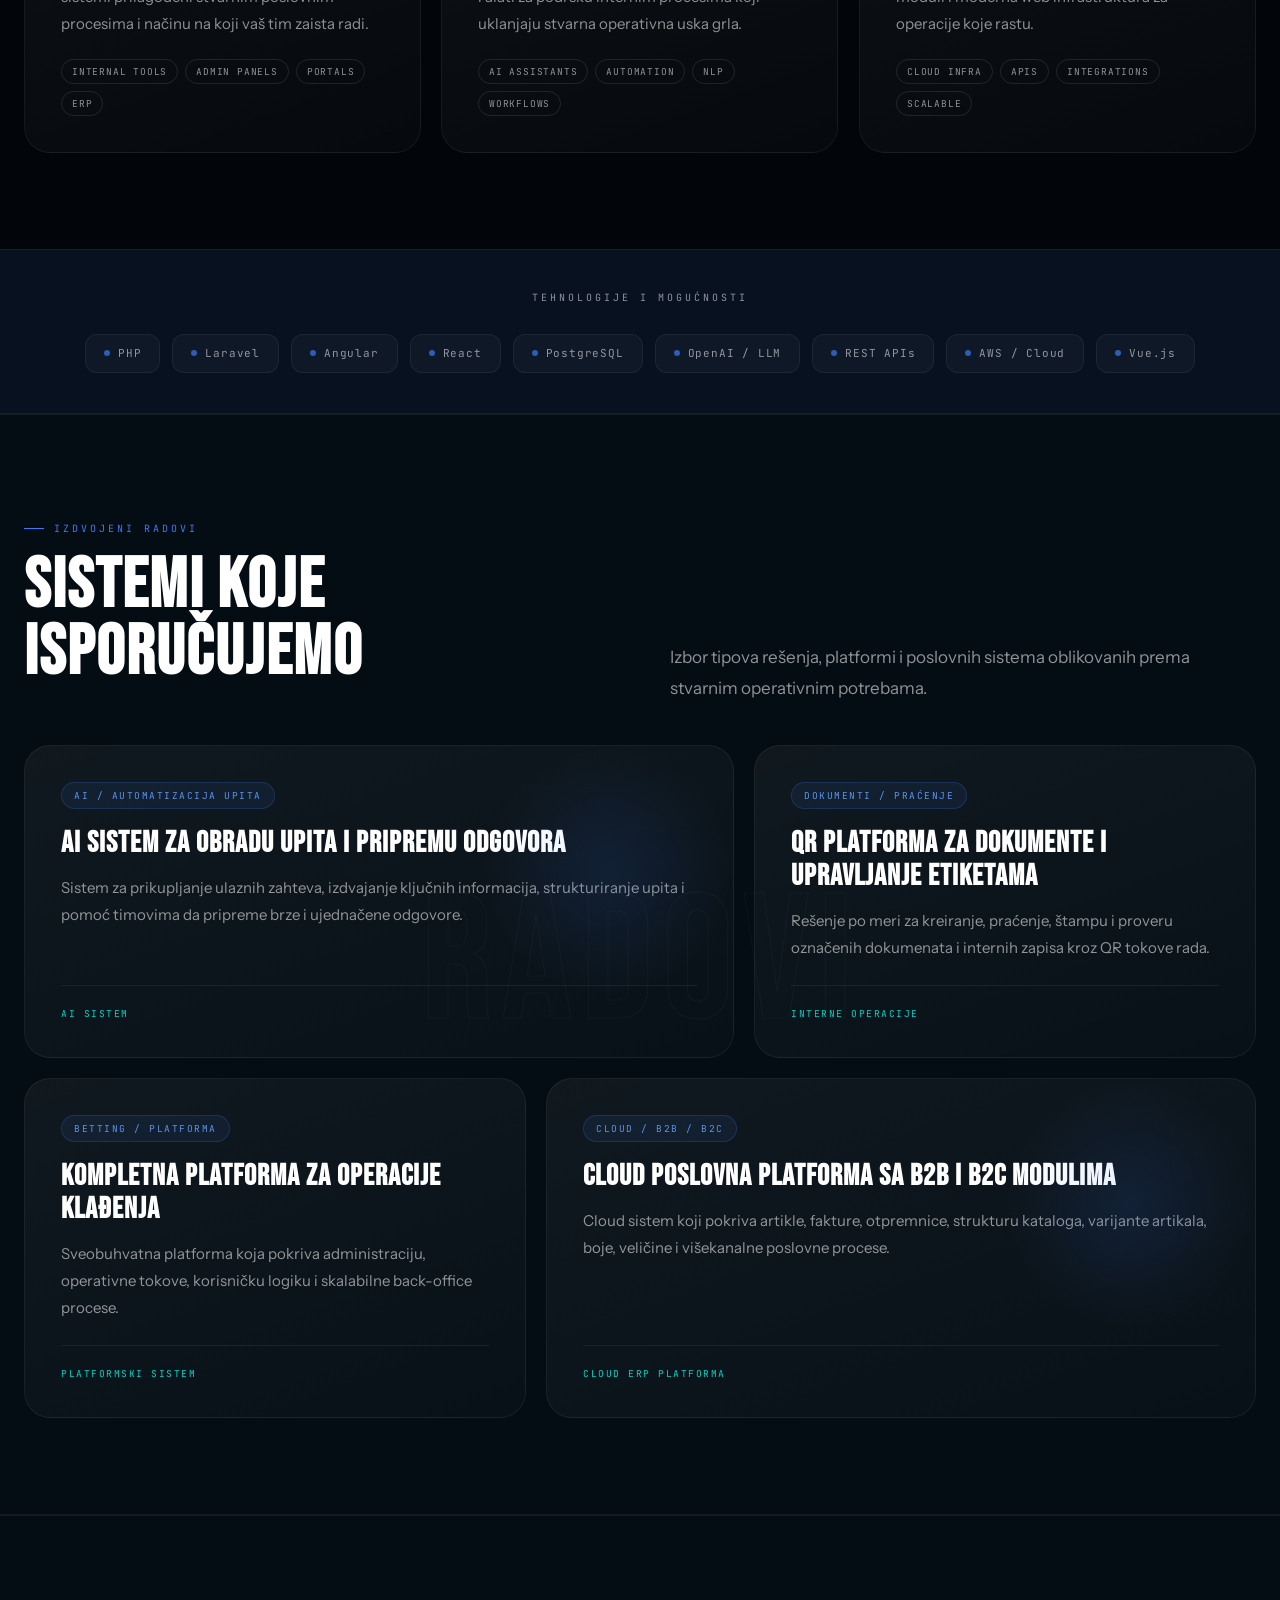
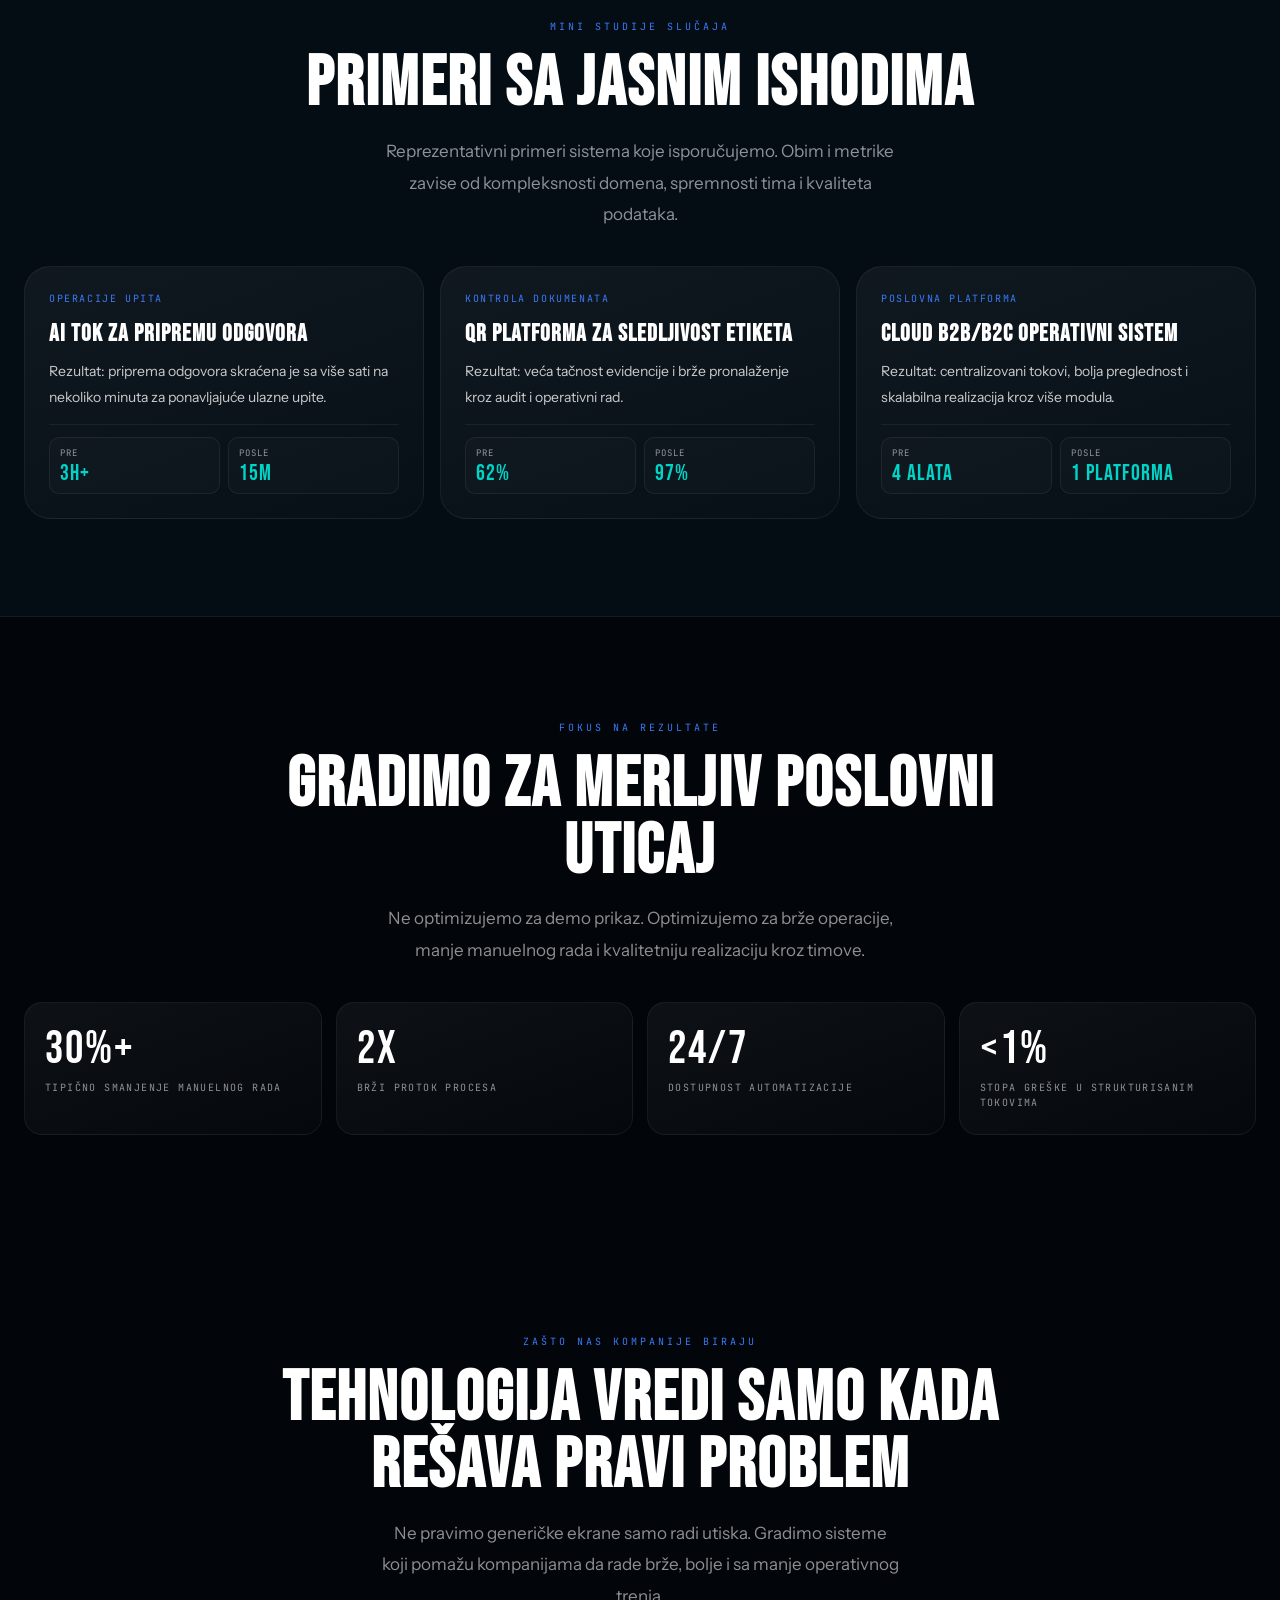
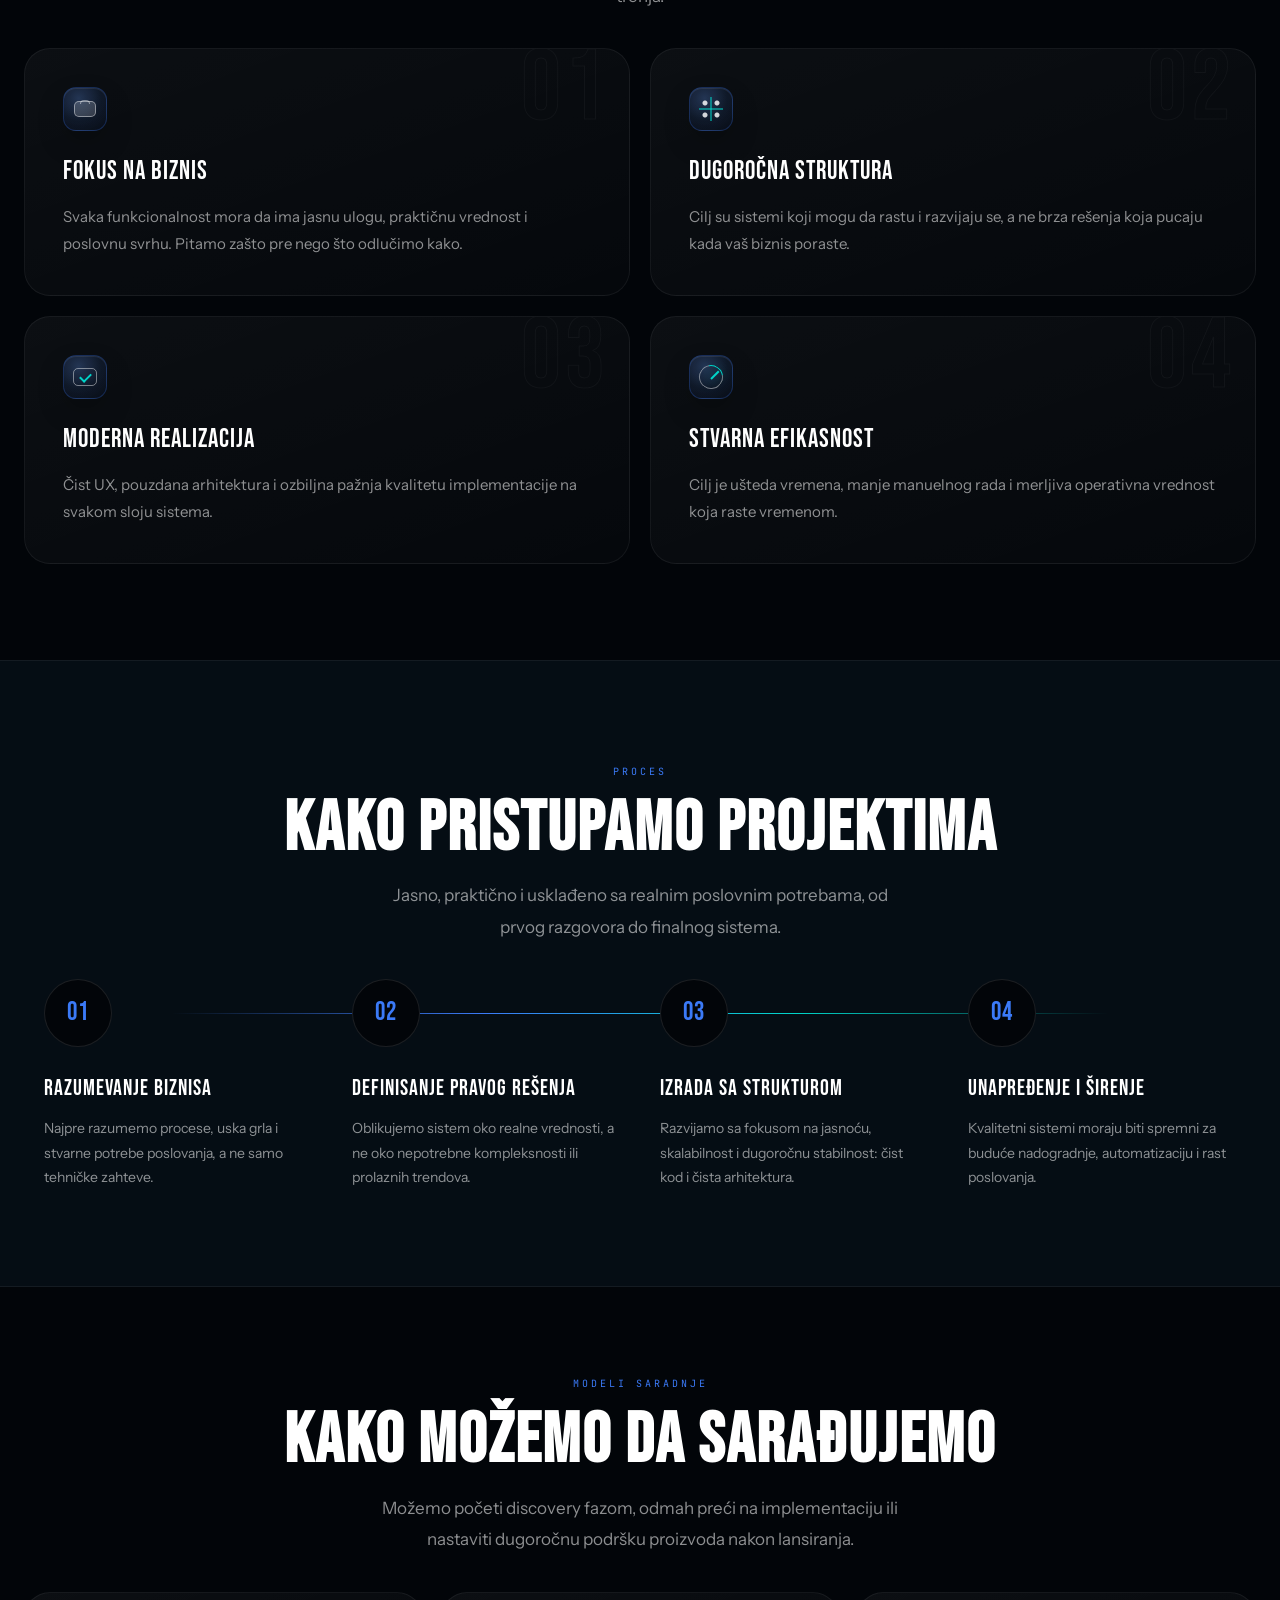
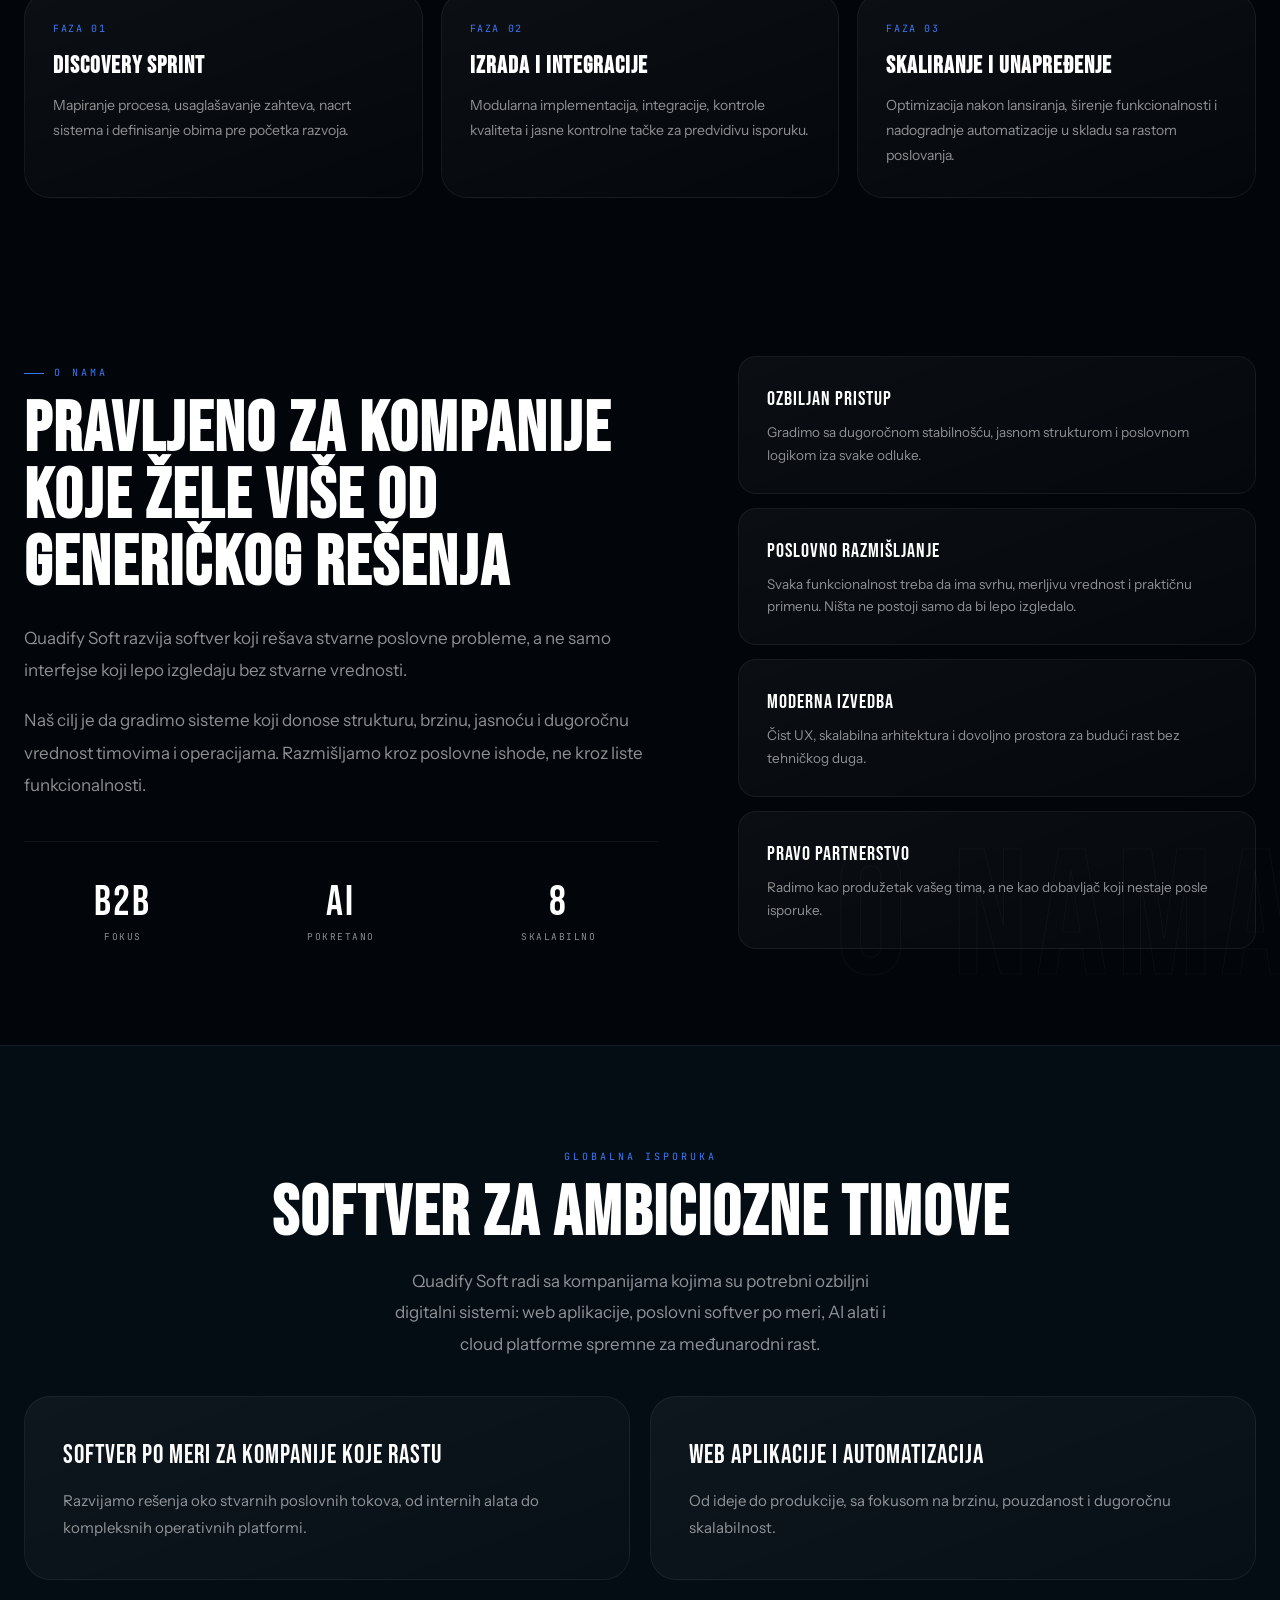
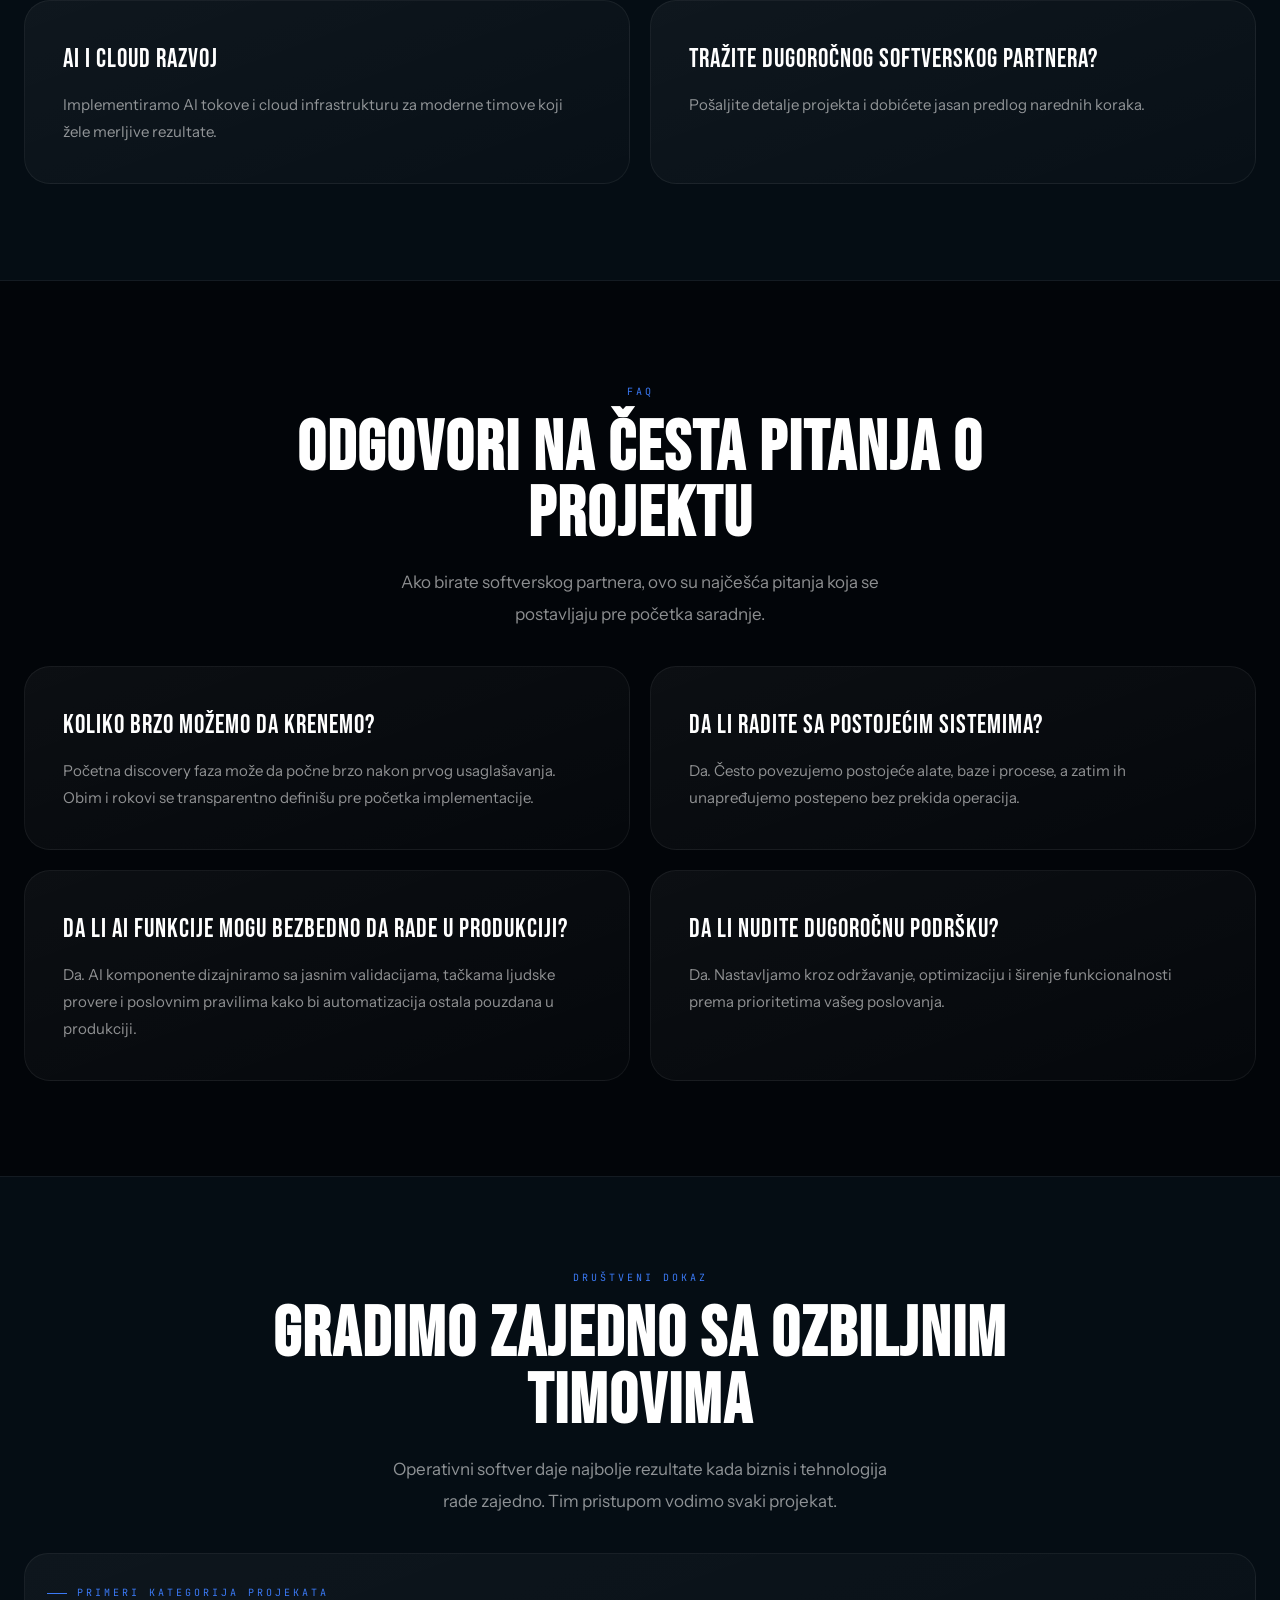
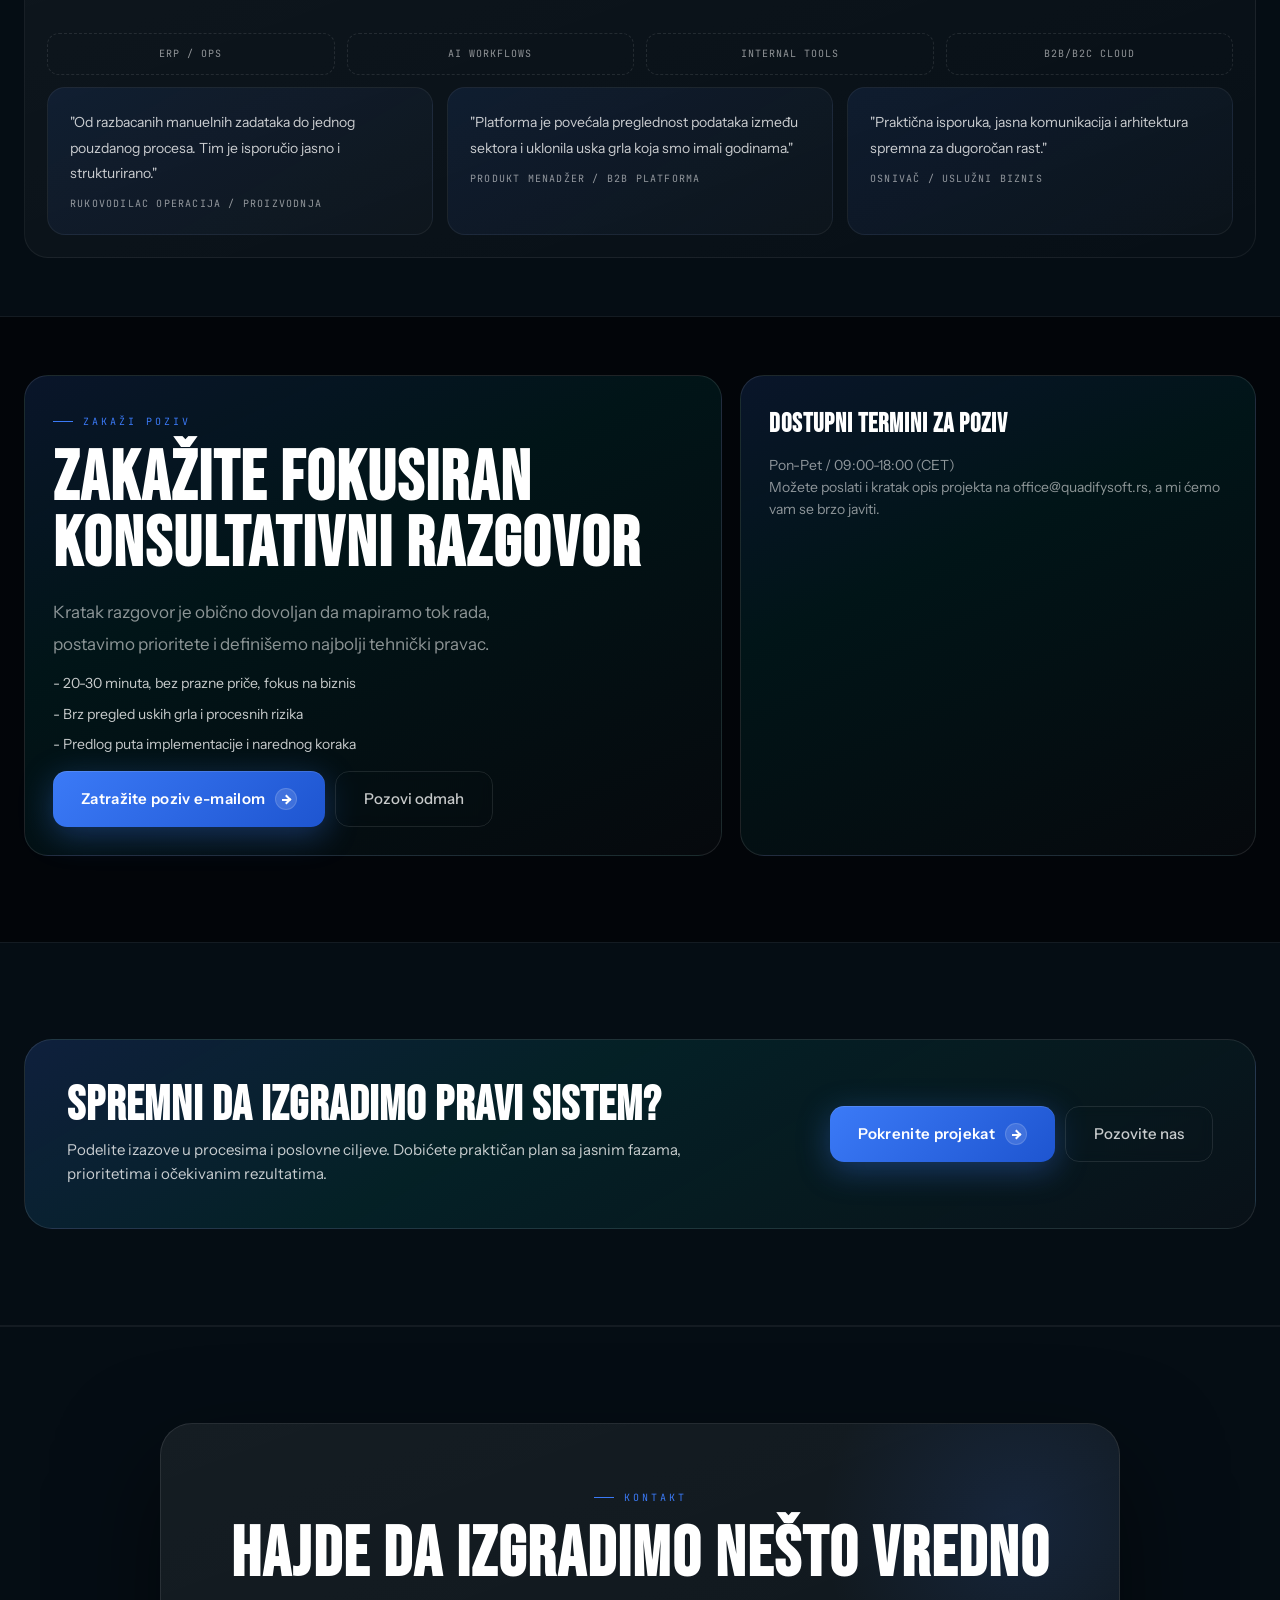
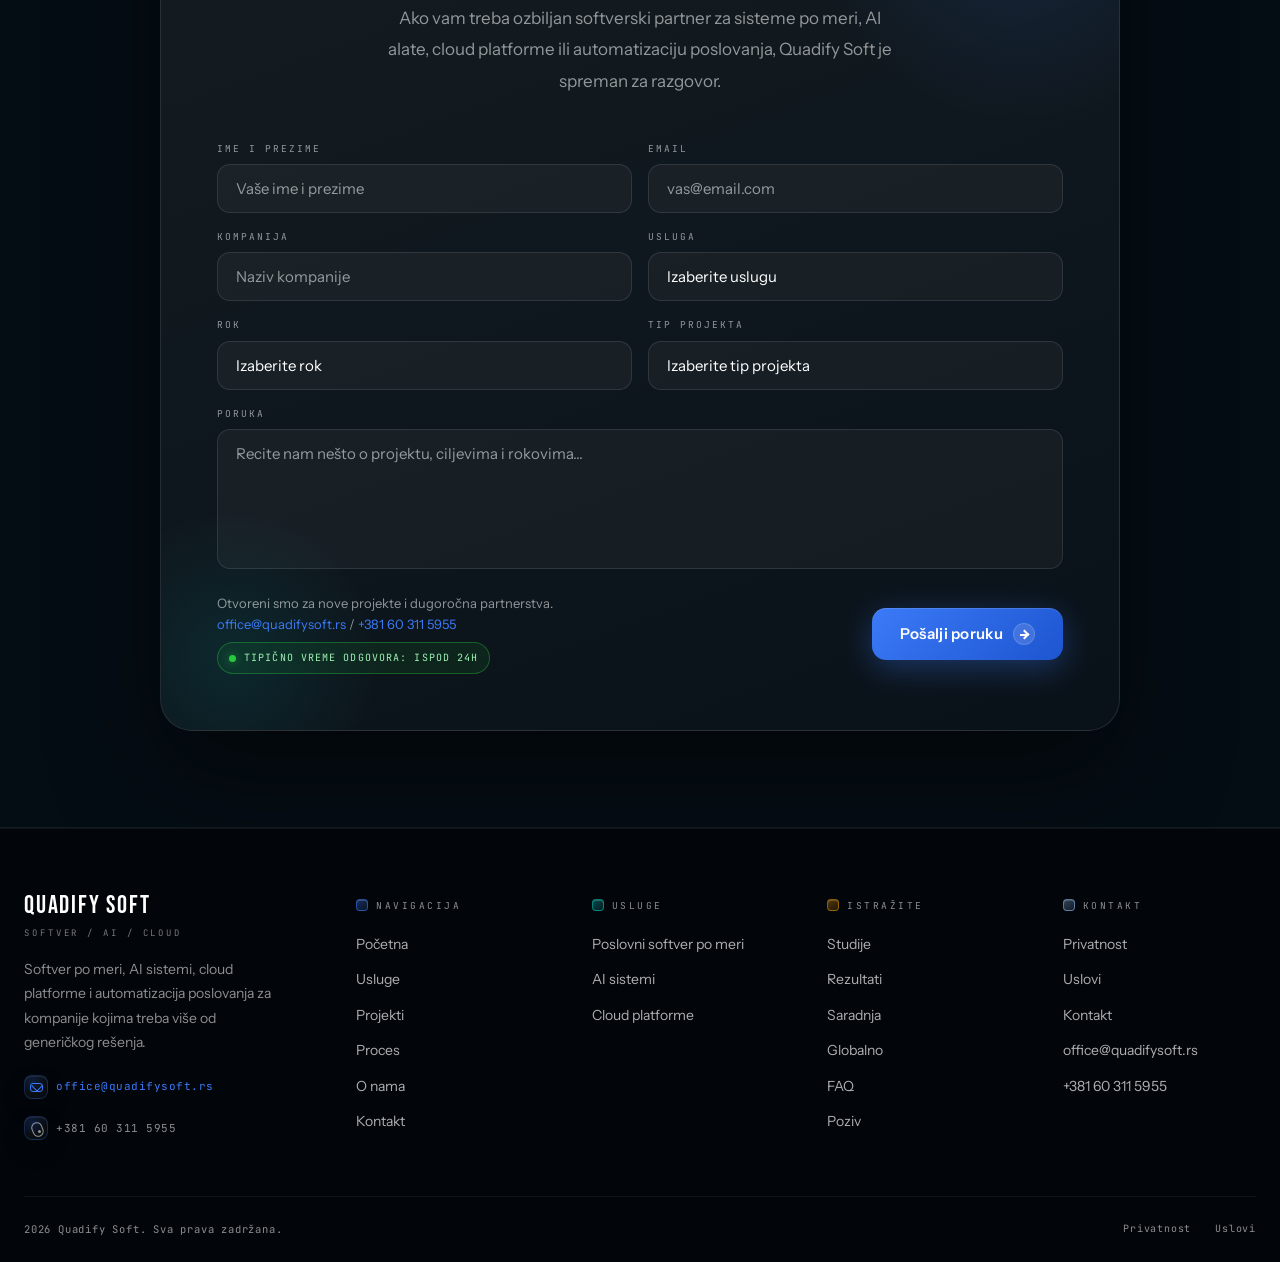
==== commit 4a56aef8: "* Sredjujem srpske tekstove" ====
--- a/index.html
+++ b/index.html
@@ -3,8 +3,8 @@
 <head>
 <meta charset="UTF-8">
 <meta name="viewport" content="width=device-width, initial-scale=1.0">
-<title>Quadify Soft | Izrada softvera po meri, AI i cloud resenja</title>
-<meta name="description" content="Quadify Soft razvija softver po meri, web aplikacije, AI sisteme i cloud resenja za kompanije kojima treba ozbiljna digitalna infrastruktura.">
+<title>Quadify Soft | Izrada softvera po meri, AI i cloud rešenja</title>
+<meta name="description" content="Quadify Soft razvija softver po meri, web aplikacije, AI sisteme i cloud rešenja za kompanije kojima je potrebna ozbiljna digitalna infrastruktura.">
 <meta name="robots" content="index, follow">
 <meta name="referrer" content="strict-origin-when-cross-origin">
 <meta name="format-detection" content="telephone=no">
@@ -20,9 +20,9 @@
 <link rel="icon" type="image/png" sizes="256x256" href="/favicon.png">
 <link rel="apple-touch-icon" sizes="180x180" href="/apple-touch-icon.png">
 <link rel="manifest" href="/site.webmanifest">
-<meta property="og:title" content="Quadify Soft | Izrada softvera po meri, AI i cloud resenja">
+<meta property="og:title" content="Quadify Soft | Izrada softvera po meri, AI i cloud rešenja">
 <meta property="og:site_name" content="Quadify Soft">
-<meta property="og:description" content="Softver po meri, web aplikacije, AI sistemi i cloud resenja za kompanije kojima treba ozbiljan digitalni partner.">
+<meta property="og:description" content="Softver po meri, web aplikacije, AI sistemi i cloud rešenja za kompanije kojima je potreban ozbiljan digitalni partner.">
 <meta property="og:image" content="https://quadifysoft.rs/assets/img/logo-mark.png">
 <meta property="og:image:width" content="1024">
 <meta property="og:image:height" content="1024">
@@ -32,8 +32,8 @@
 <meta property="og:locale" content="sr_RS">
 <meta property="og:locale:alternate" content="en_US">
 <meta name="twitter:card" content="summary_large_image">
-<meta name="twitter:title" content="Quadify Soft | Izrada softvera po meri, AI i cloud resenja">
-<meta name="twitter:description" content="Softver po meri, web aplikacije, AI sistemi i cloud resenja za kompanije kojima treba ozbiljan digitalni partner.">
+<meta name="twitter:title" content="Quadify Soft | Izrada softvera po meri, AI i cloud rešenja">
+<meta name="twitter:description" content="Softver po meri, web aplikacije, AI sistemi i cloud rešenja za kompanije kojima je potreban ozbiljan digitalni partner.">
 <meta name="twitter:image" content="https://quadifysoft.rs/assets/img/logo-mark.png">
 <meta name="twitter:image:alt" content="Quadify Soft logo">
 <script src="assets/js/head.js"></script>
@@ -48,7 +48,7 @@
   "alternateName": ["QuadifySoft", "Quadify Soft"],
   "url": "https://quadifysoft.rs/",
   "logo": "https://quadifysoft.rs/assets/img/logo-mark.png",
-  "description": "Izrada softvera po meri, AI sistema i cloud resenja za ozbiljne kompanije.",
+  "description": "Izrada softvera po meri, AI sistema i cloud rešenja za ozbiljne kompanije.",
   "email": "office@quadifysoft.rs",
   "telephone": "+381603115955"
 }
@@ -71,7 +71,7 @@
   "name": "Quadify Soft",
   "url": "https://quadifysoft.rs/",
   "image": "https://quadifysoft.rs/assets/img/logo-mark.png",
-  "description": "Izrada softvera po meri, web aplikacija, AI sistema i cloud platformi za kompanije kojima treba ozbiljan digitalni partner.",
+  "description": "Izrada softvera po meri, web aplikacija, AI sistema i cloud platformi za kompanije kojima je potreban ozbiljan digitalni partner.",
   "email": "office@quadifysoft.rs",
   "telephone": "+381603115955",
   "areaServed": {
@@ -94,7 +94,7 @@
 <link rel="stylesheet" href="assets/css/site.css">
 </head>
 <body>
-<a class="skip-link" href="#main-content">Skip to content</a>
+<a class="skip-link" href="#main-content">Preskoči na sadržaj</a>
 <div id="scroll-progress" aria-hidden="true"></div>
 
 <!-- Canvas particles -->
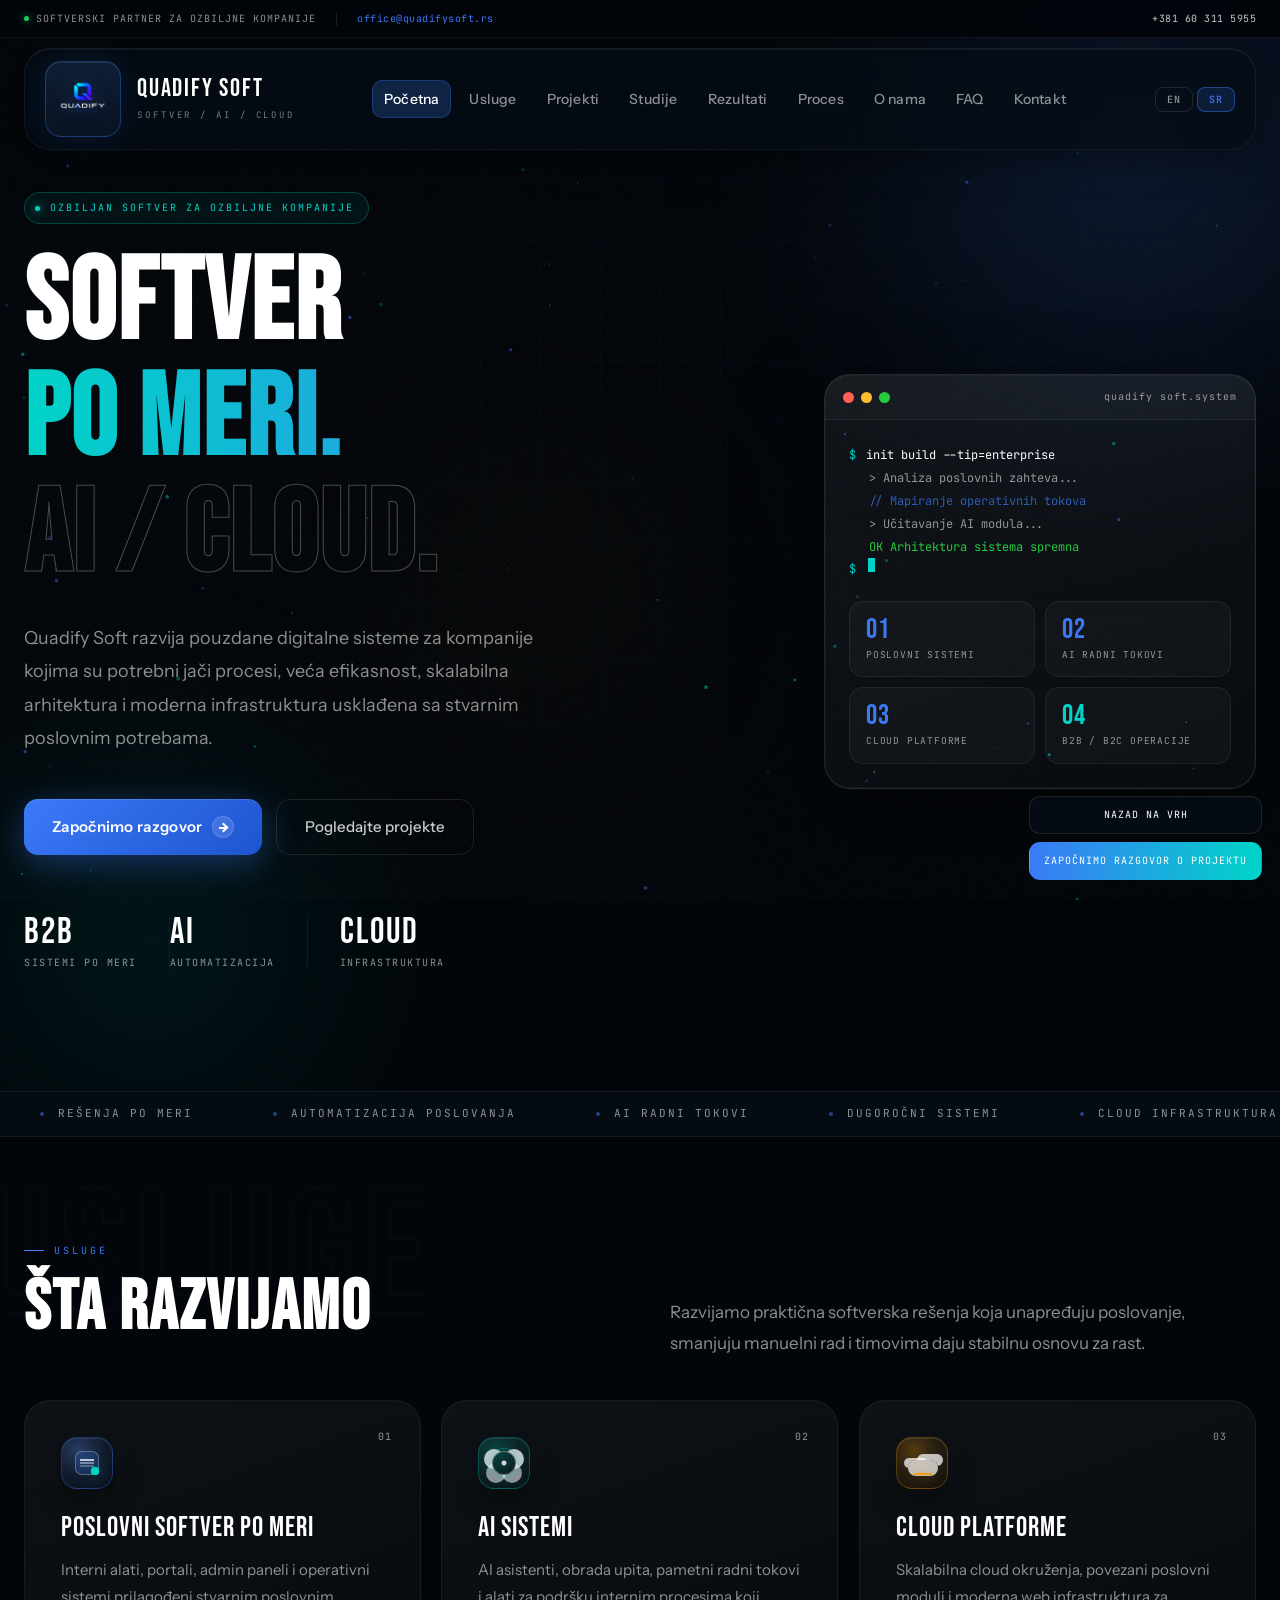
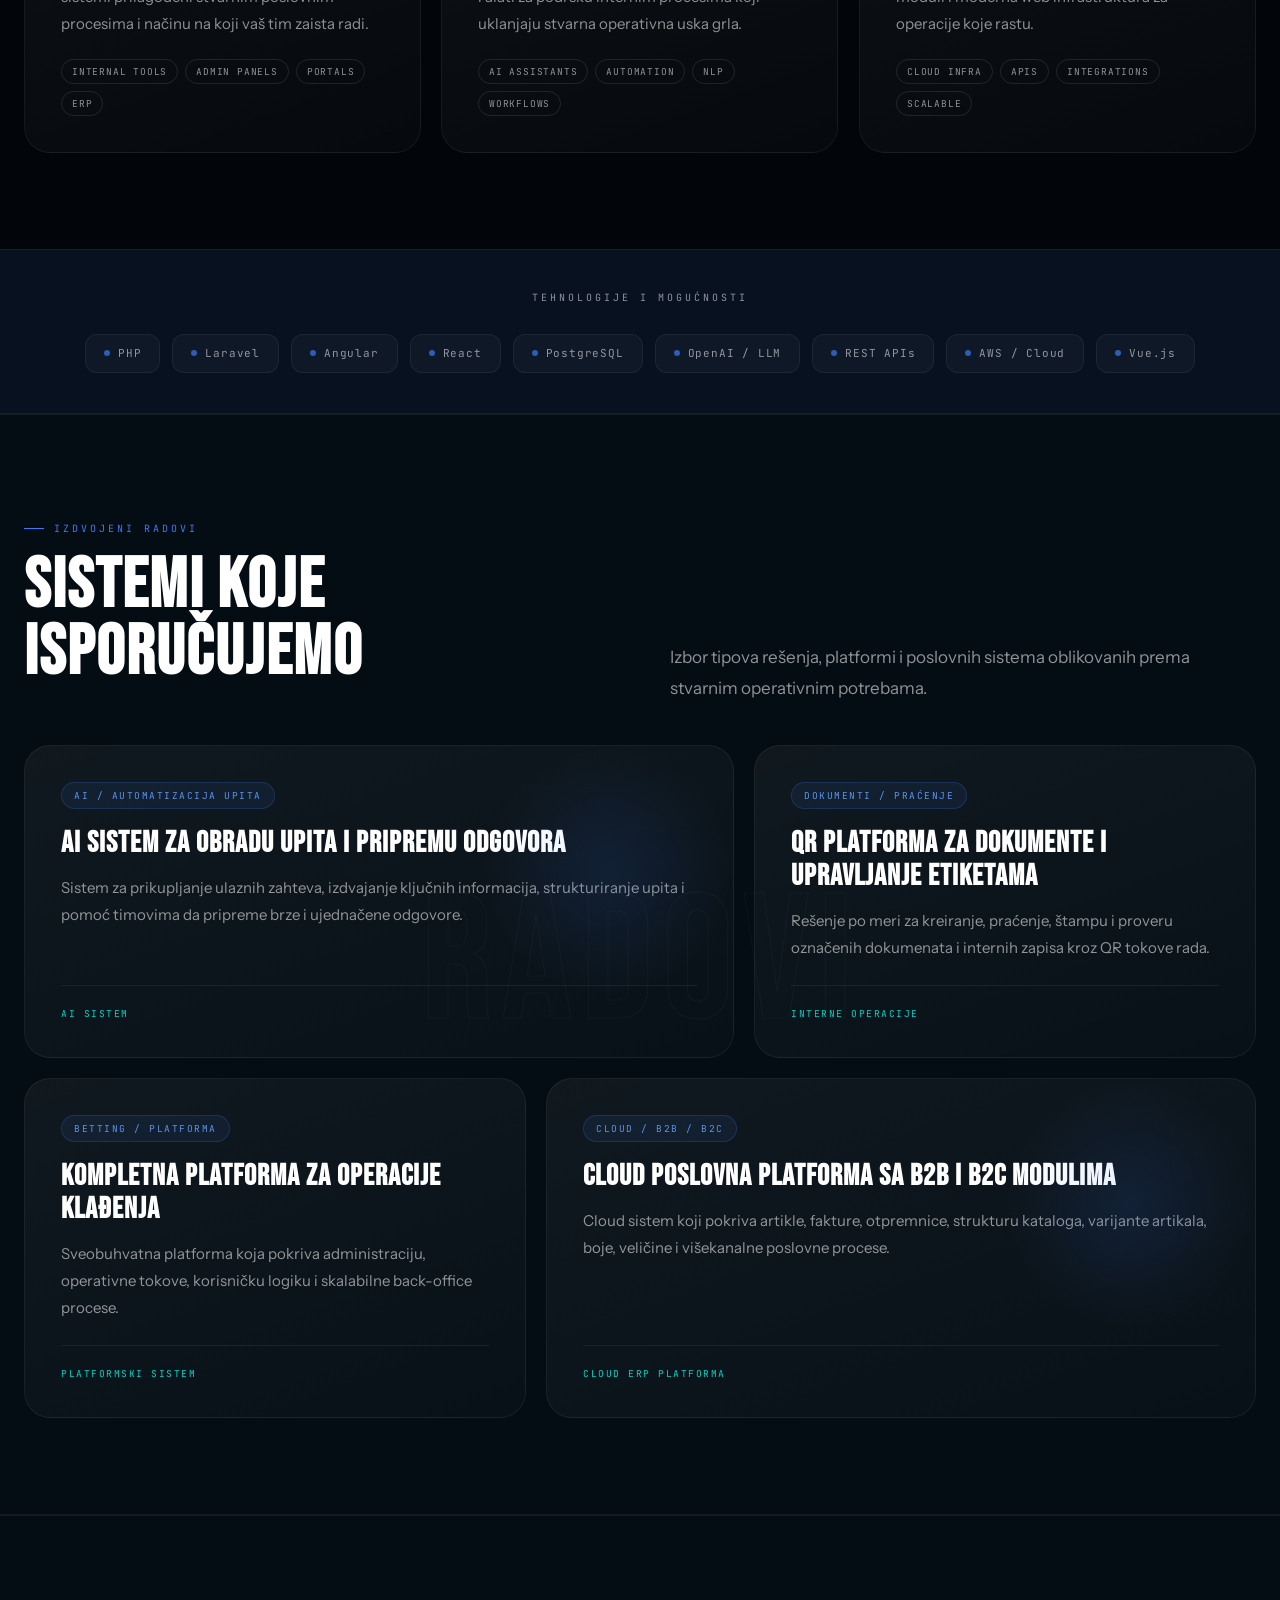
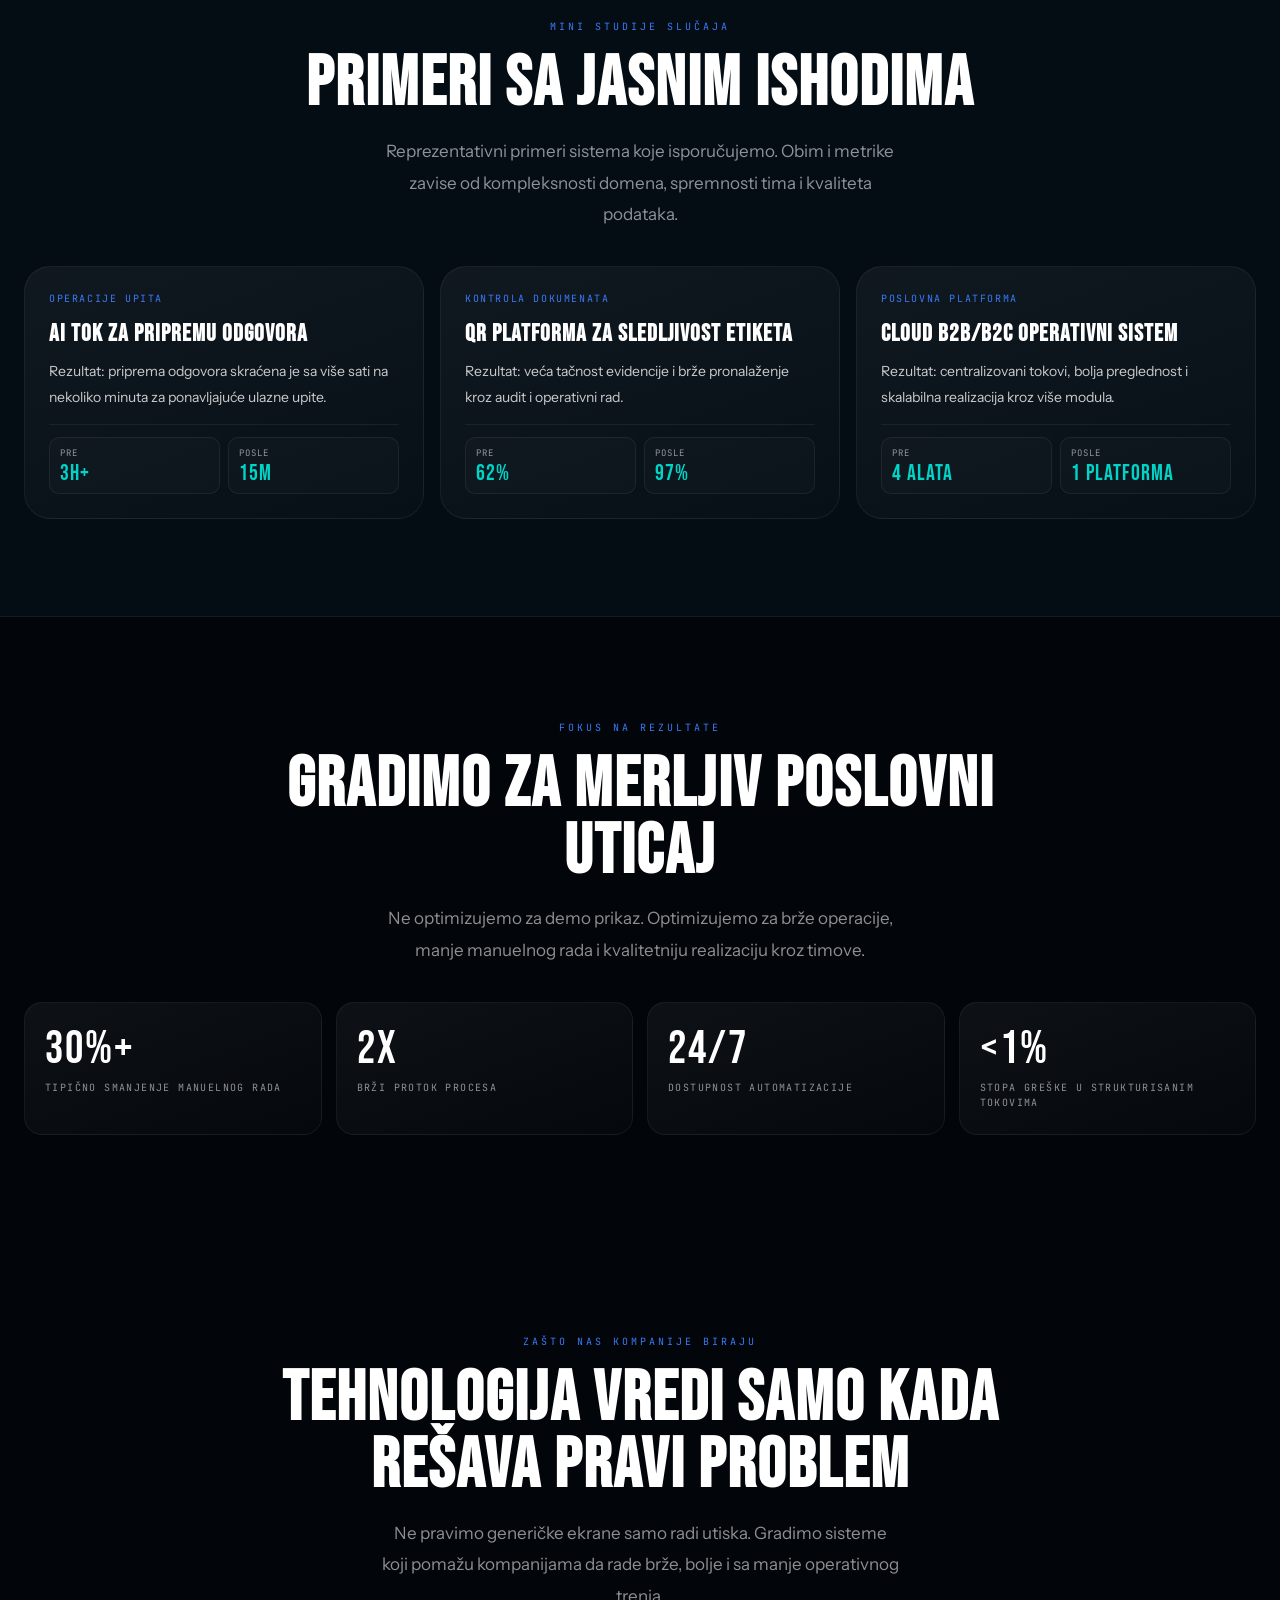
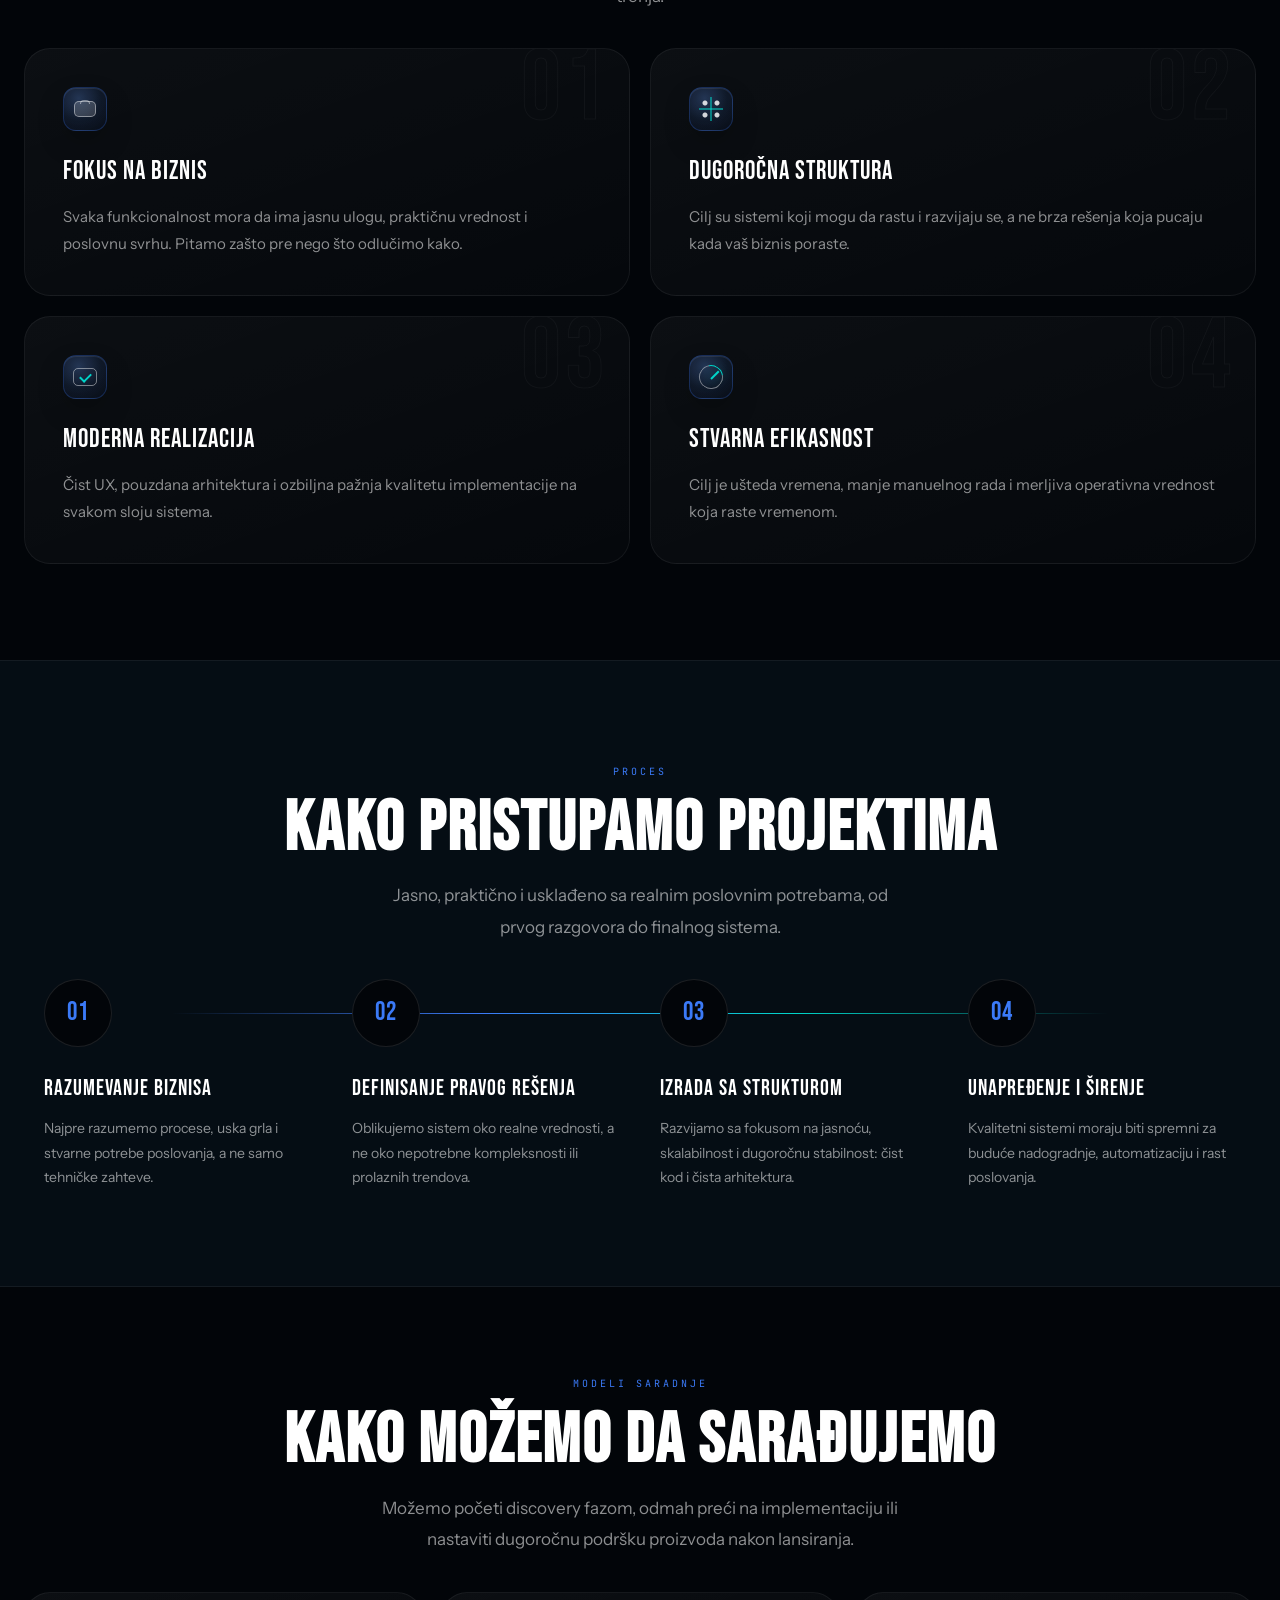
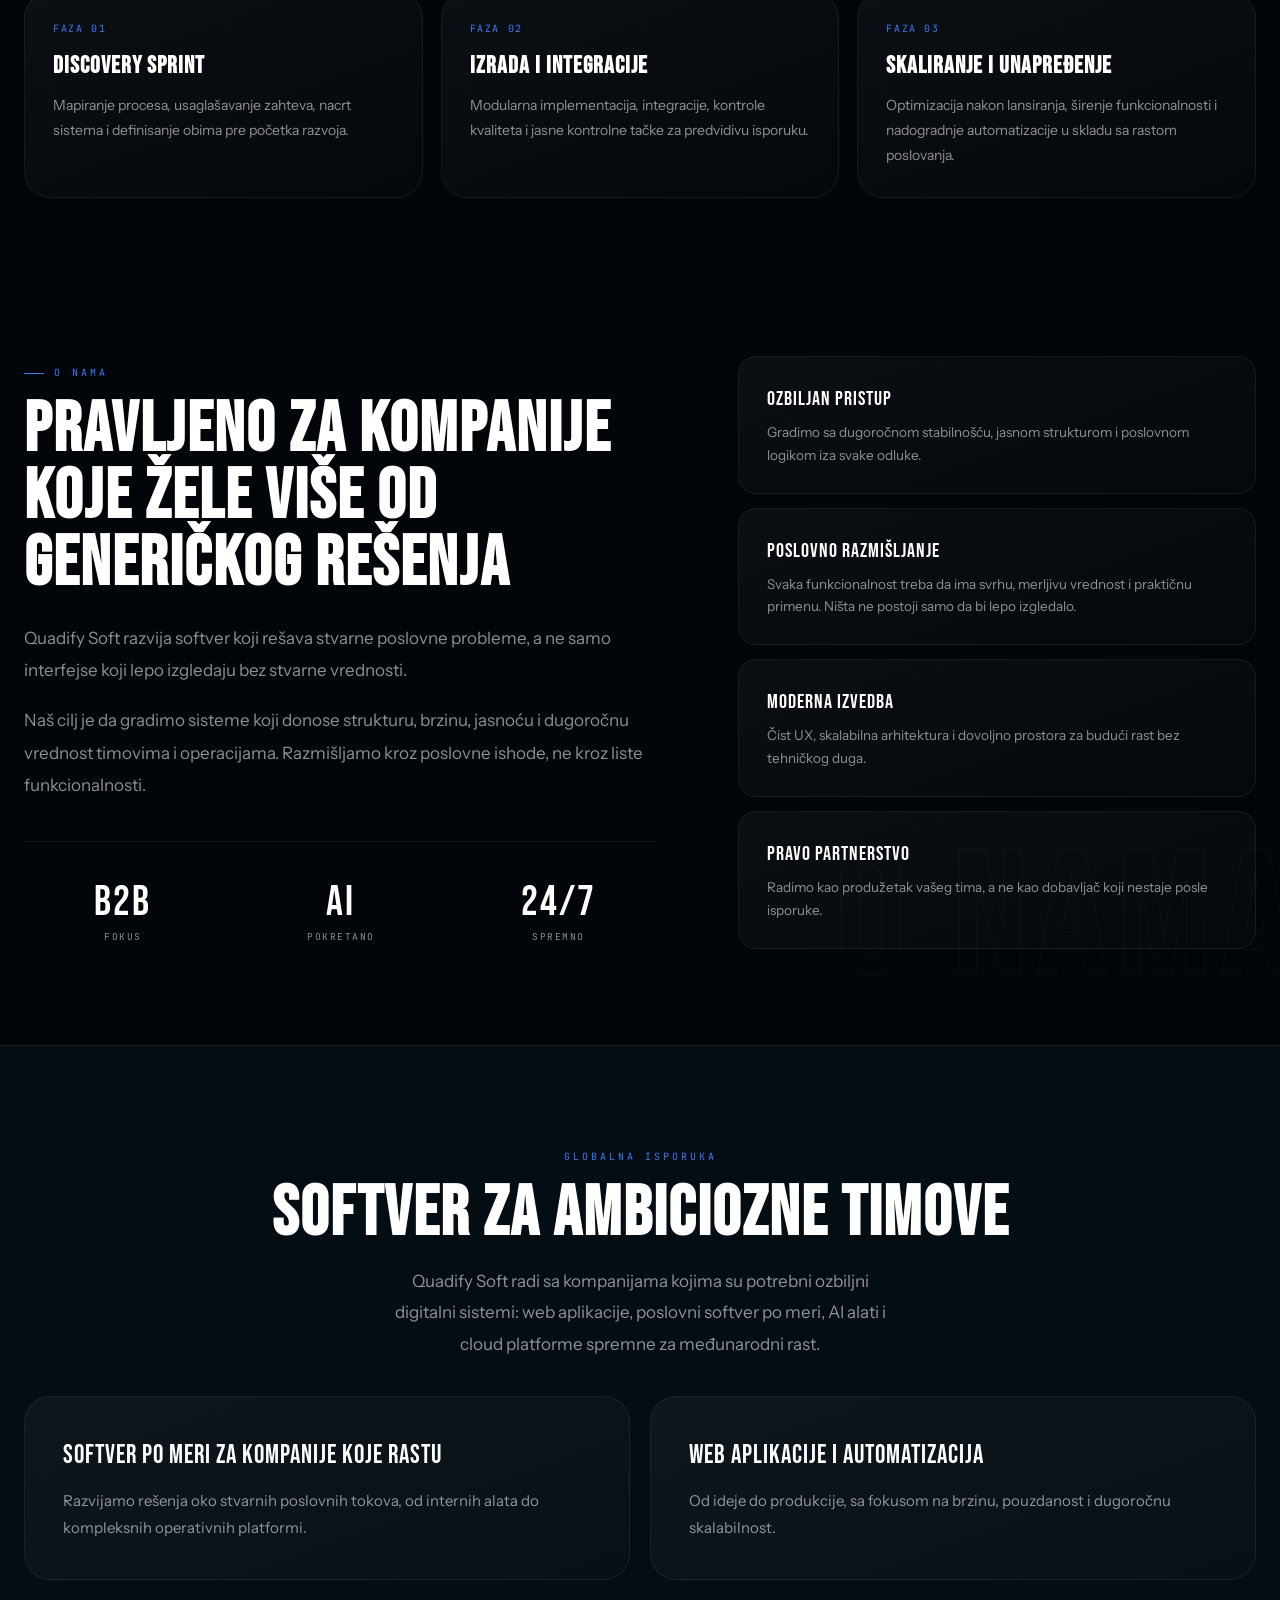
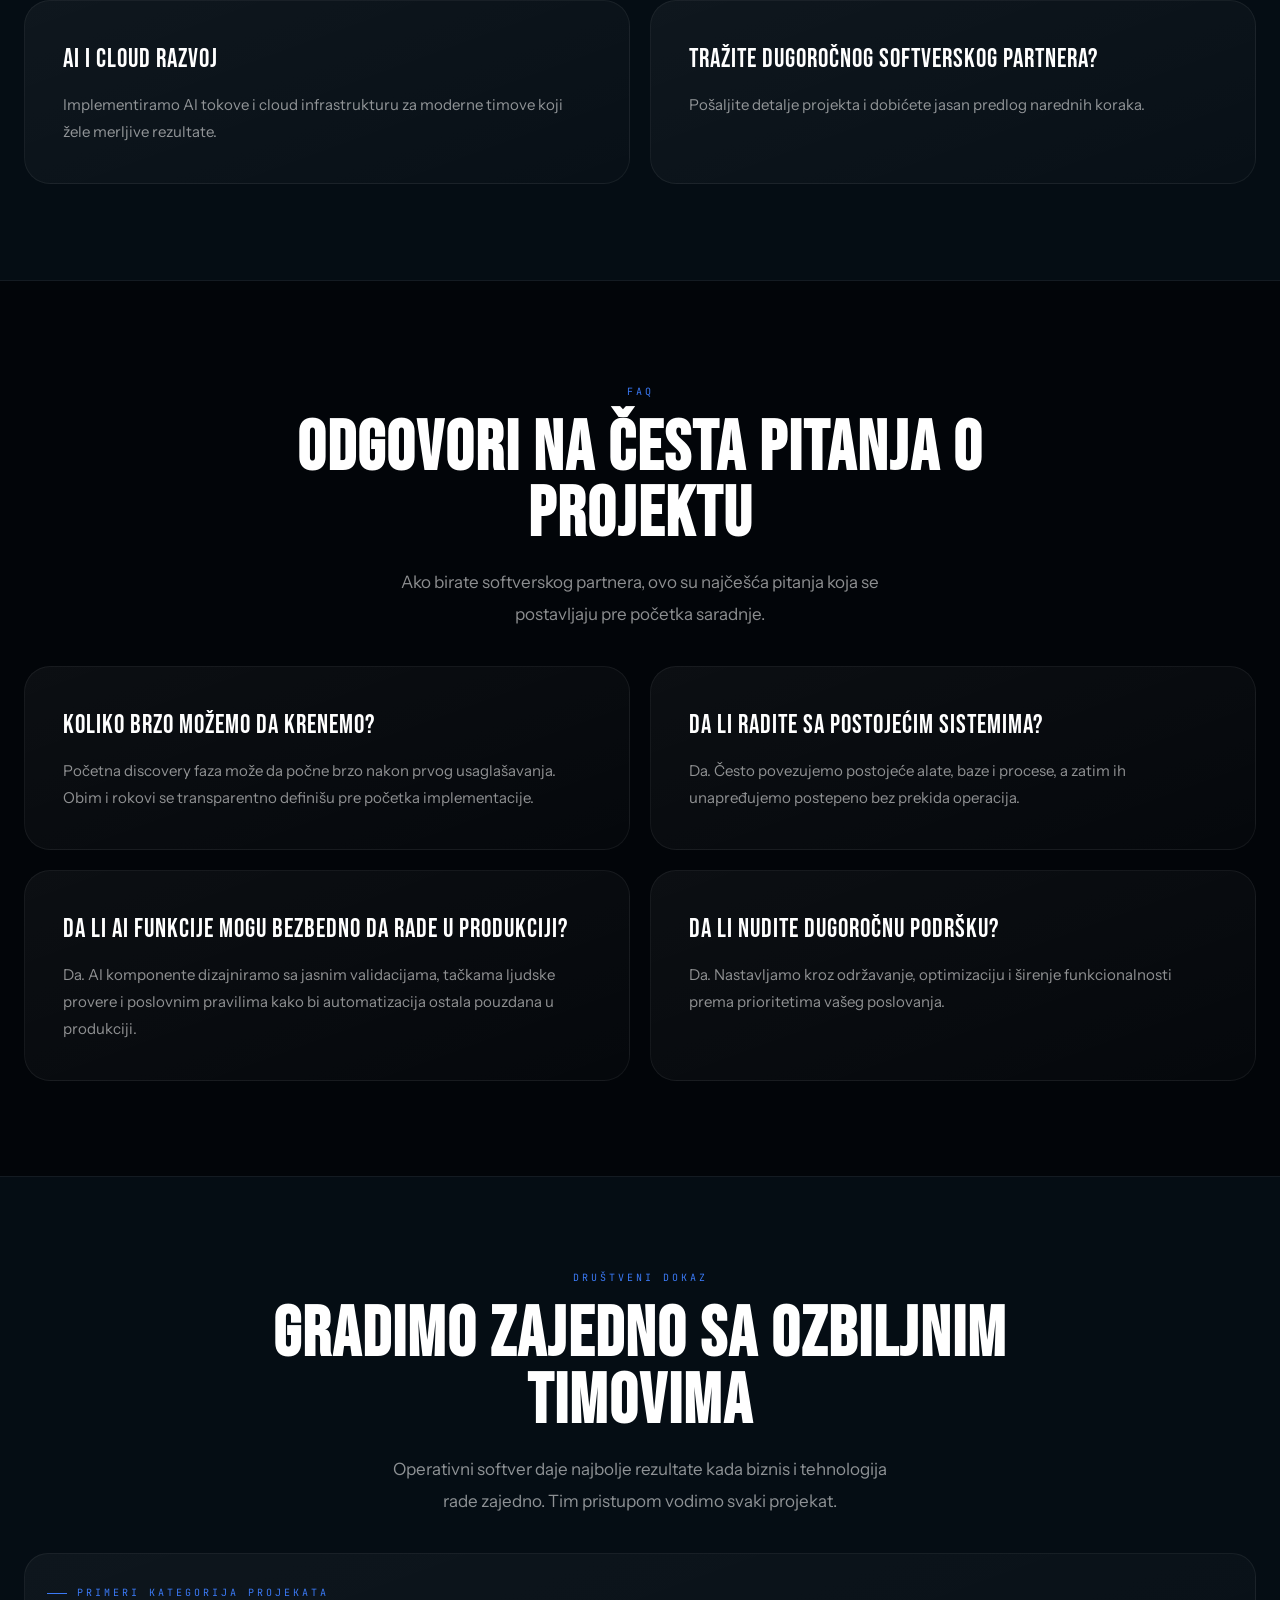
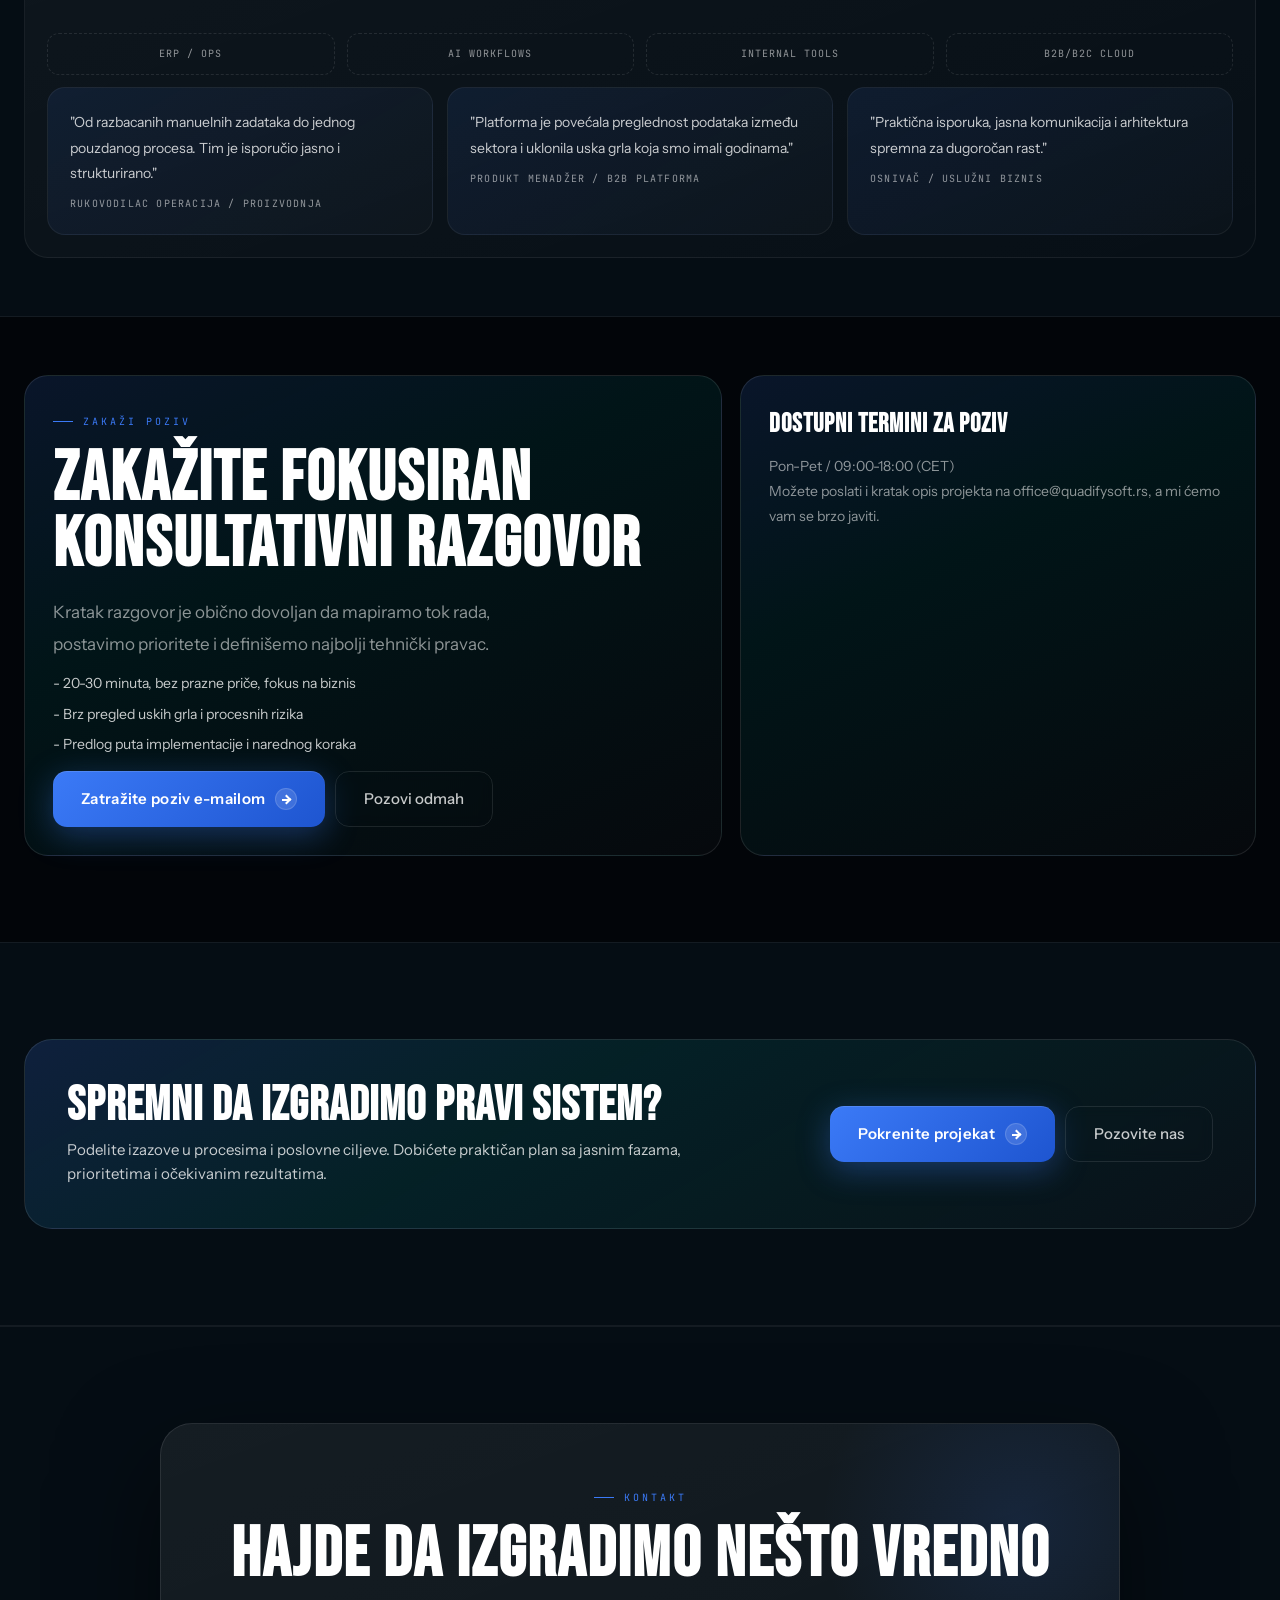
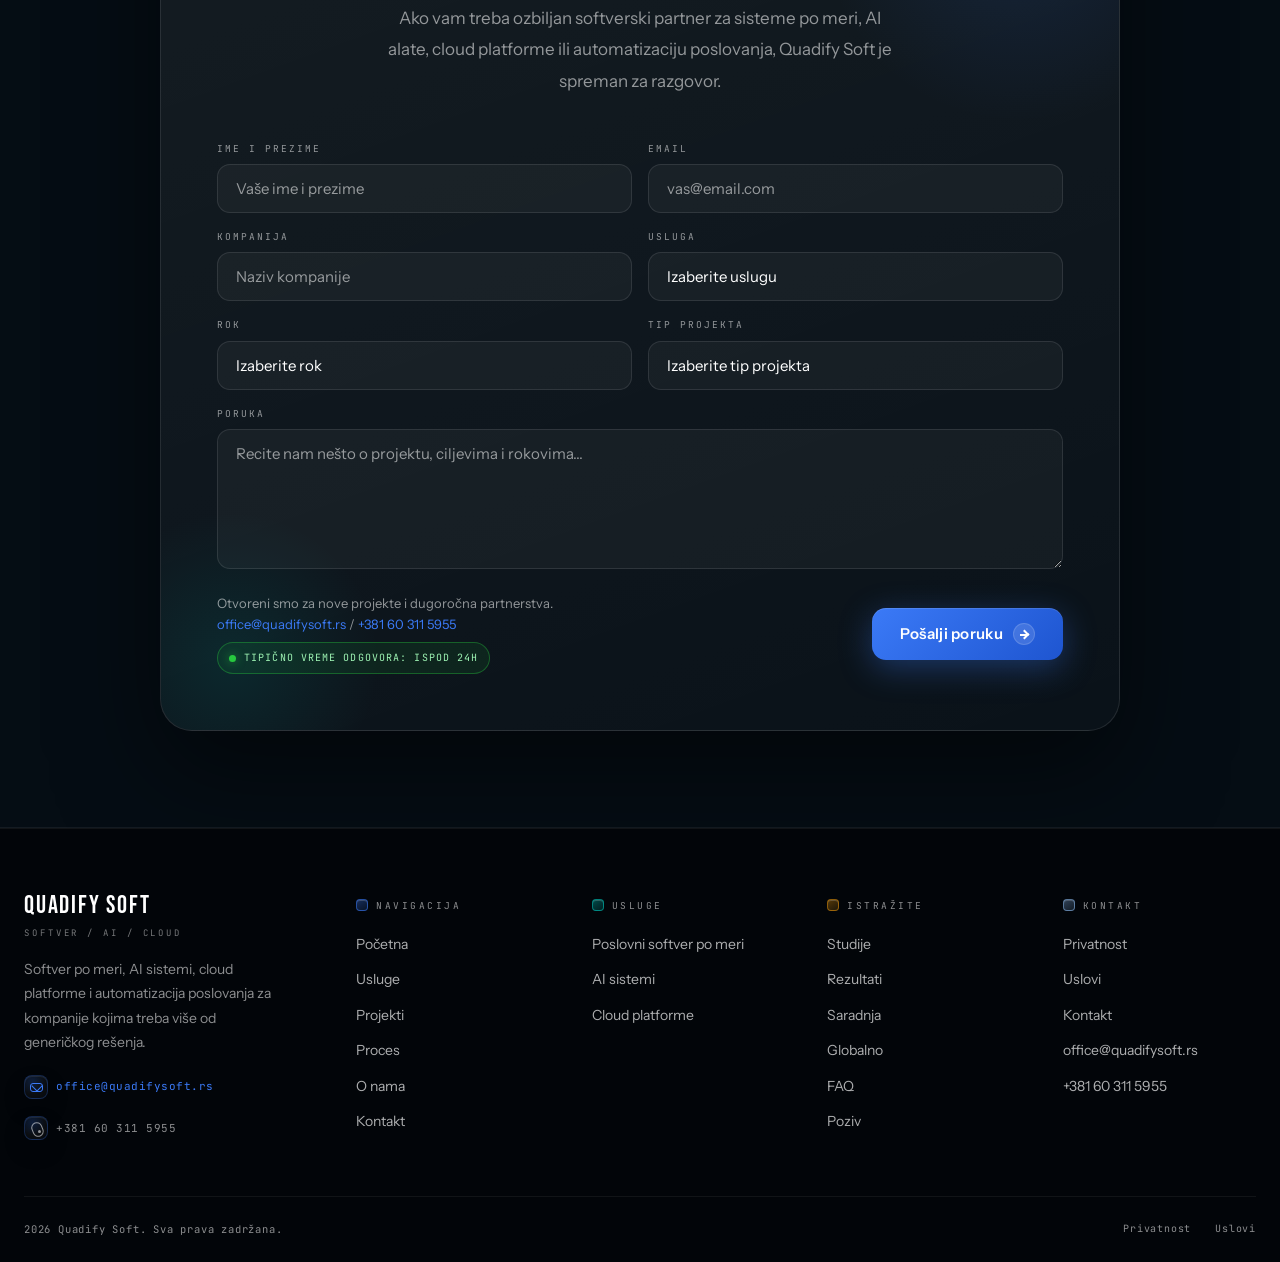
==== commit b837d3ce: "* Finalno sredjivanje" ====
--- a/index.html
+++ b/index.html
@@ -192,7 +192,7 @@
           <div class="hero-actions">
             <a href="#contact" class="btn-primary" data-track="cta_start_click">
               <span data-lang="hero_btn1">Start a Conversation</span>
-              <span class="btn-arr">-&gt;</span>
+              <span class="btn-arr" aria-hidden="true">-&gt;</span>
             </a>
             <a href="#projects" class="btn-ghost">
               <span data-lang="hero_btn2">See Selected Work</span>
@@ -590,8 +590,8 @@
             <div class="anum-lbl" data-lang="anum_2">Powered</div>
           </div>
           <div class="anum">
-            <div class="anum-val">8</div>
-            <div class="anum-lbl" data-lang="anum_3">Scalable</div>
+            <div class="anum-val">24/7</div>
+            <div class="anum-lbl" data-lang="anum_3">Ready</div>
           </div>
         </div>
       </div>
@@ -680,7 +680,7 @@
   <div class="wrap">
     <div class="center-head reveal">
       <div class="s-label" data-lang="proof_label">Social Proof</div>
-      <h2 class="s-h2" data-lang="proof_h2">Built in partnership with <span>serious teams</span></h2>
+      <h2 class="s-h2" data-lang="proof_h2">Built with <span>serious teams</span></h2>
       <p class="s-desc" data-lang="proof_desc">Operational software succeeds when business and technology move together. We build with that mindset from day one.</p>
     </div>
     <div class="proof-strip reveal d1">
@@ -724,7 +724,7 @@
         <div class="book-call-actions">
           <a href="mailto:office@quadifysoft.rs?subject=Project%20Consultation%20Call" class="btn-primary" data-track="book_call_click">
             <span data-lang="call_btn1">Request a Call by Email</span>
-            <span class="btn-arr">-&gt;</span>
+            <span class="btn-arr" aria-hidden="true">-&gt;</span>
           </a>
           <a href="tel:+381603115955" class="btn-ghost">
             <span data-lang="call_btn2">Call Now</span>
@@ -750,7 +750,7 @@
       <div class="final-cta-actions">
         <a href="#contact" class="btn-primary" data-track="cta_start_click">
           <span data-lang="start_btn1">Start a Project</span>
-          <span class="btn-arr">-&gt;</span>
+          <span class="btn-arr" aria-hidden="true">-&gt;</span>
         </a>
         <a href="tel:+381603115955" class="btn-ghost">
           <span data-lang="start_btn2">Call Us</span>
@@ -766,7 +766,7 @@
       <div class="contact-card">
         <div class="contact-header">
           <div class="s-label" data-lang="contact_label">Contact</div>
-        <h2 class="s-h2" data-lang="contact_h2">Let's Build Something <span>Valuable</span></h2>
+        <h2 class="s-h2" data-lang="contact_h2">Let's Build Something That <span>Matters</span></h2>
           <p class="s-desc" data-lang="contact_desc">If you need a serious software partner for custom systems, AI tools, cloud platforms, or business automation, Quadify Soft is ready to talk.</p>
         </div>
 
@@ -832,11 +832,11 @@
               <p class="cf-note"><span data-lang="contact_note">Open for project discussions and long-term collaboration.</span><br><a href="mailto:office@quadifysoft.rs">office@quadifysoft.rs</a> / <a href="tel:+381603115955">+381 60 311 5955</a><br><span class="response-badge" data-lang="contact_response_badge">Typical response time: under 24h</span></p>
               <button type="submit" class="btn-primary">
                 <span data-lang="contact_btn">Send Message</span>
-                <span class="btn-arr">-&gt;</span>
+                <span class="btn-arr" aria-hidden="true">-&gt;</span>
               </button>
             </div>
 
-            <div class="cf-success" id="cfSuccess" role="status" aria-live="polite" data-lang="form_success">Message sent - we'll be in touch soon.</div>
+            <div class="cf-success" id="cfSuccess" role="status" aria-live="polite" data-lang="form_success">Message sent. We'll get back to you shortly.</div>
           </form>
         </div>
       </div>
--- a/assets/css/site.css
+++ b/assets/css/site.css
@@ -37,6 +37,11 @@
   overflow-x: hidden;
   overflow-x: clip;
 }
+section[id],
+main[id],
+header[id] {
+  scroll-margin-top: 140px;
+}
 body {
   font-family: var(--body);
   background: var(--ink);
@@ -1585,6 +1590,7 @@
 .book-call-side p {
   color: var(--c4);
   font-size: 14px;
+  line-height: 1.8;
 }
 .floating-actions {
   position: fixed;
@@ -1806,7 +1812,12 @@
   grid-template-columns: 1fr 1fr;
   gap: 16px;
 }
-.cf-group { display: flex; flex-direction: column; gap: 8px; }
+.cf-group {
+  display: flex;
+  flex-direction: column;
+  gap: 8px;
+  min-width: 0;
+}
 .cf-group-full { grid-column: span 2; }
 .cf-label {
   font-family: var(--mono);
@@ -1845,7 +1856,7 @@
   background: rgba(59,122,247,0.07);
   box-shadow: 0 0 0 3px rgba(59,122,247,0.1);
 }
-.cf-textarea { min-height: 140px; resize: none; }
+.cf-textarea { min-height: 140px; resize: vertical; }
 .cf-select option { background: var(--ink2); color: var(--white); }
 .cf-honeypot {
   position: absolute;
@@ -1864,10 +1875,14 @@
   gap: 16px;
   flex-wrap: wrap;
   margin-top: 8px;
+  min-width: 0;
 }
 .cf-note {
   font-size: 13px;
   color: var(--c4);
+  min-width: 0;
+  overflow-wrap: anywhere;
+  word-break: break-word;
 }
 .cf-note a { color: var(--blue); transition: color 0.2s; }
 .cf-note a:hover { color: var(--teal); }
@@ -1876,6 +1891,7 @@
   align-items: center;
   gap: 8px;
   margin-top: 8px;
+  max-width: 100%;
   padding: 7px 11px;
   border-radius: 999px;
   border: 1px solid rgba(39,201,63,0.36);
@@ -1885,6 +1901,7 @@
   letter-spacing: 1.1px;
   color: #9ef4b4;
   text-transform: uppercase;
+  white-space: normal;
 }
 .response-badge::before {
   content: '';
@@ -1897,6 +1914,9 @@
 .cf-success {
   display: none;
   grid-column: span 2;
+  width: 100%;
+  min-width: 0;
+  max-width: 100%;
   padding: 18px;
   border-radius: 13px;
   border: 1px solid rgba(39,201,63,0.2);
@@ -1906,6 +1926,8 @@
   color: #27c93f;
   letter-spacing: 1px;
   text-align: center;
+  overflow-wrap: anywhere;
+  word-break: break-word;
 }
 .cf-success.is-visible { display: block; }
 .cf-success.error {
@@ -2180,6 +2202,9 @@
    RESPONSIVE
 ═══════════════════════════════════════════ */
 @media (max-width: 1100px) {
+  section[id],
+  main[id],
+  header[id] { scroll-margin-top: 110px; }
   .hero-layout, .about-grid { grid-template-columns: 1fr; gap: 48px; }
   .footer-top { grid-template-columns: 1fr 1fr; gap: 40px; }
   .two-col-head { grid-template-columns: 1fr; gap: 16px; }
@@ -2194,8 +2219,15 @@
   .process-timeline::before { display: none; }
   .hero-h1, .hero-h1-teal, .hero-h1-outline { font-size: 68px; }
   .services-grid { grid-template-columns: 1fr; }
+  .about-panel {
+    position: static;
+    top: auto;
+  }
 }
 @media (max-width: 768px) {
+  section[id],
+  main[id],
+  header[id] { scroll-margin-top: 96px; }
   .topbar { display: none; }
   .nav-shell {
     top: 0;
@@ -2272,6 +2304,16 @@
   .cf-grid { grid-template-columns: 1fr; }
   .cf-group-full { grid-column: auto; }
   .cf-bottom, .cf-success { grid-column: auto; }
+  .cf-bottom > * { min-width: 0; }
+  .cf-success {
+    padding: 16px 14px;
+    font-size: 11px;
+    letter-spacing: 0.4px;
+  }
+  .response-badge {
+    font-size: 9px;
+    letter-spacing: 0.8px;
+  }
   .nav {
     flex-wrap: wrap;
     align-items: center;
@@ -2352,7 +2394,7 @@
   .floating-actions {
     right: 10px;
     left: 10px;
-    bottom: 10px;
+    bottom: calc(env(safe-area-inset-bottom, 0px) + 10px);
     flex-direction: row;
   }
   .floating-action {
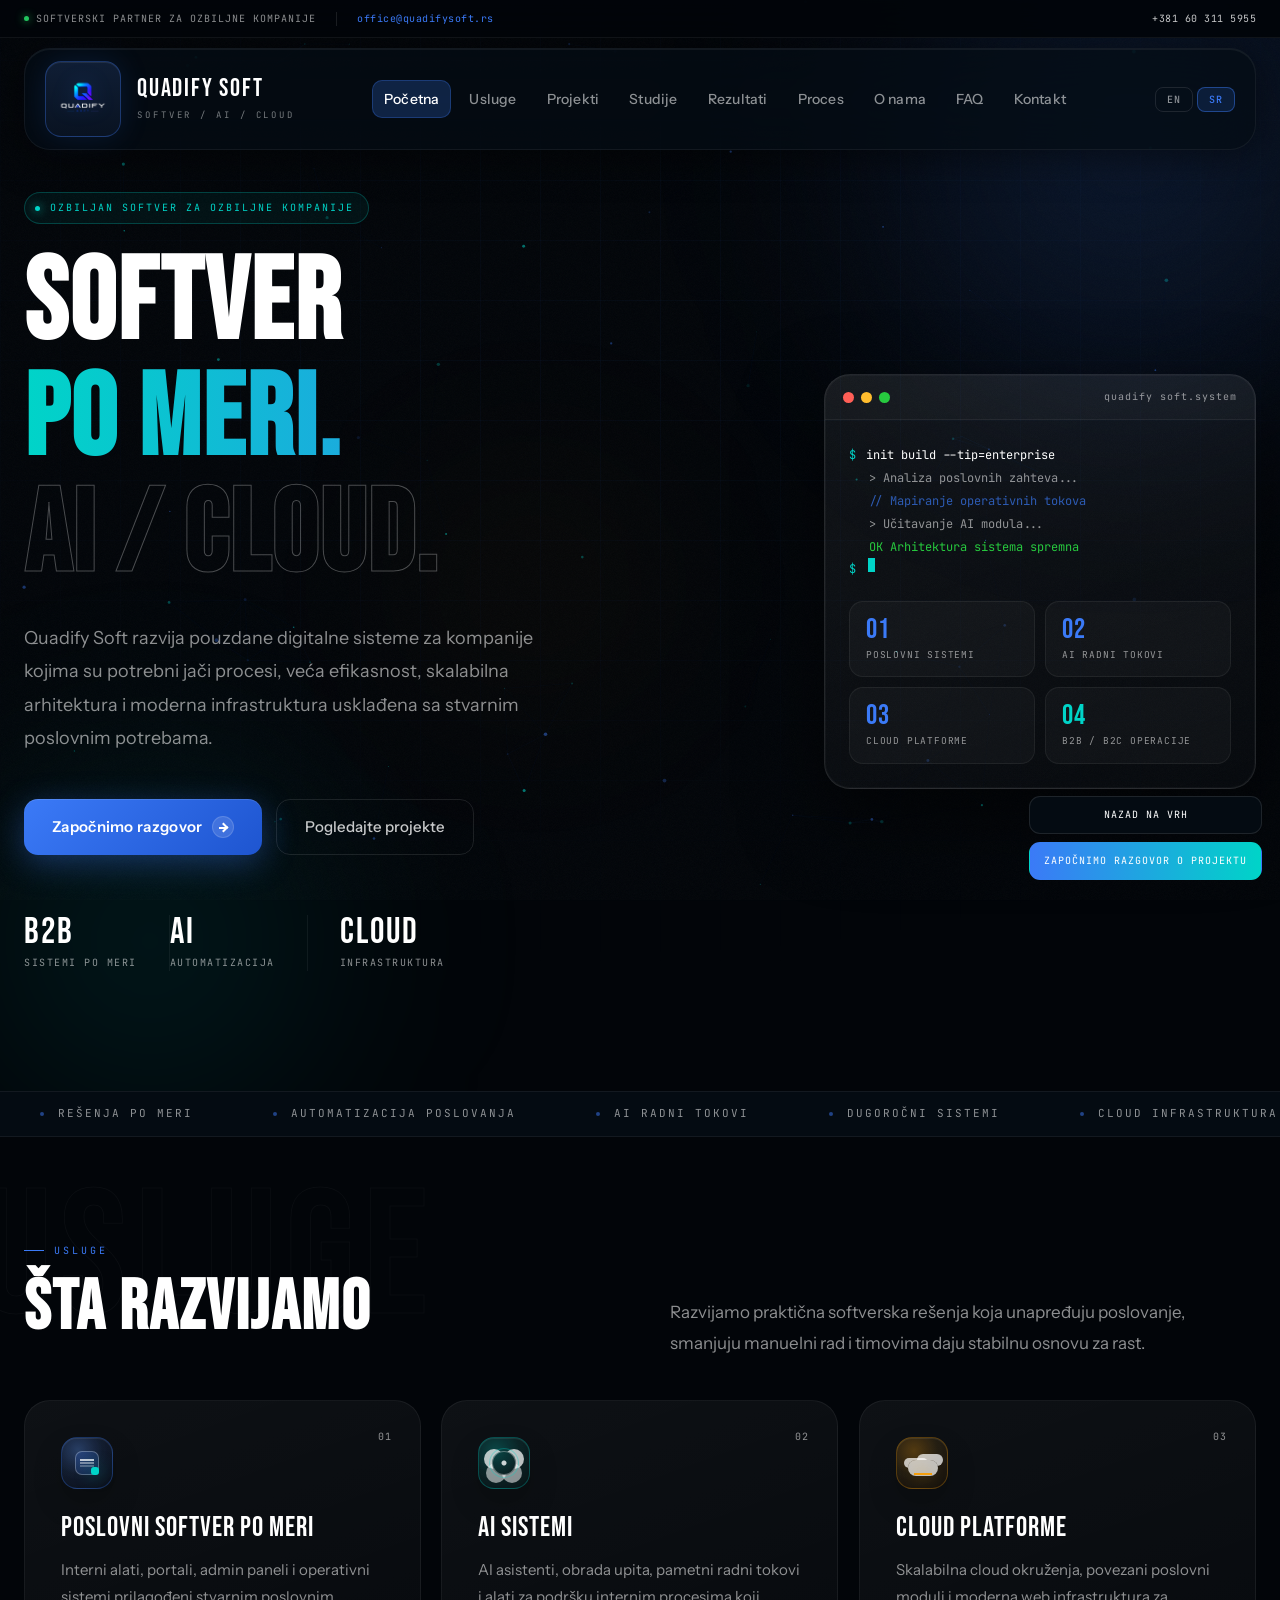
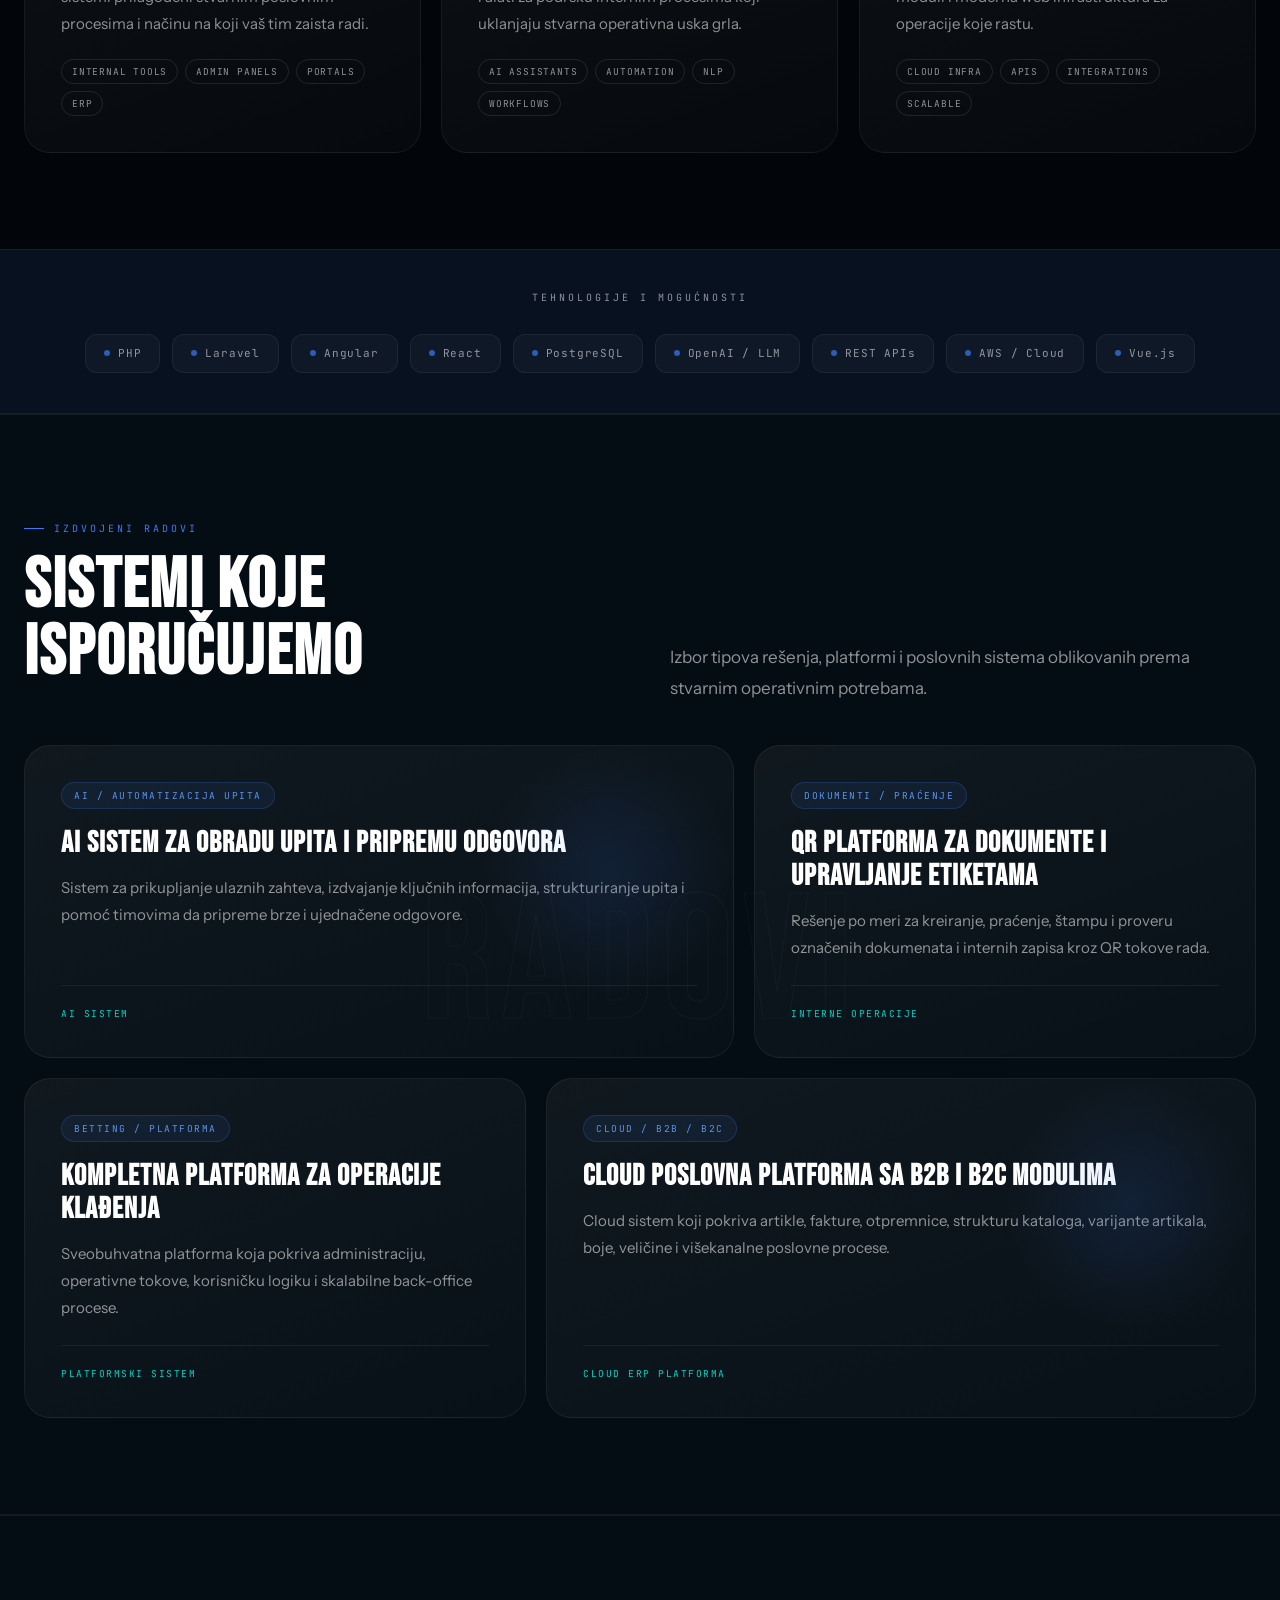
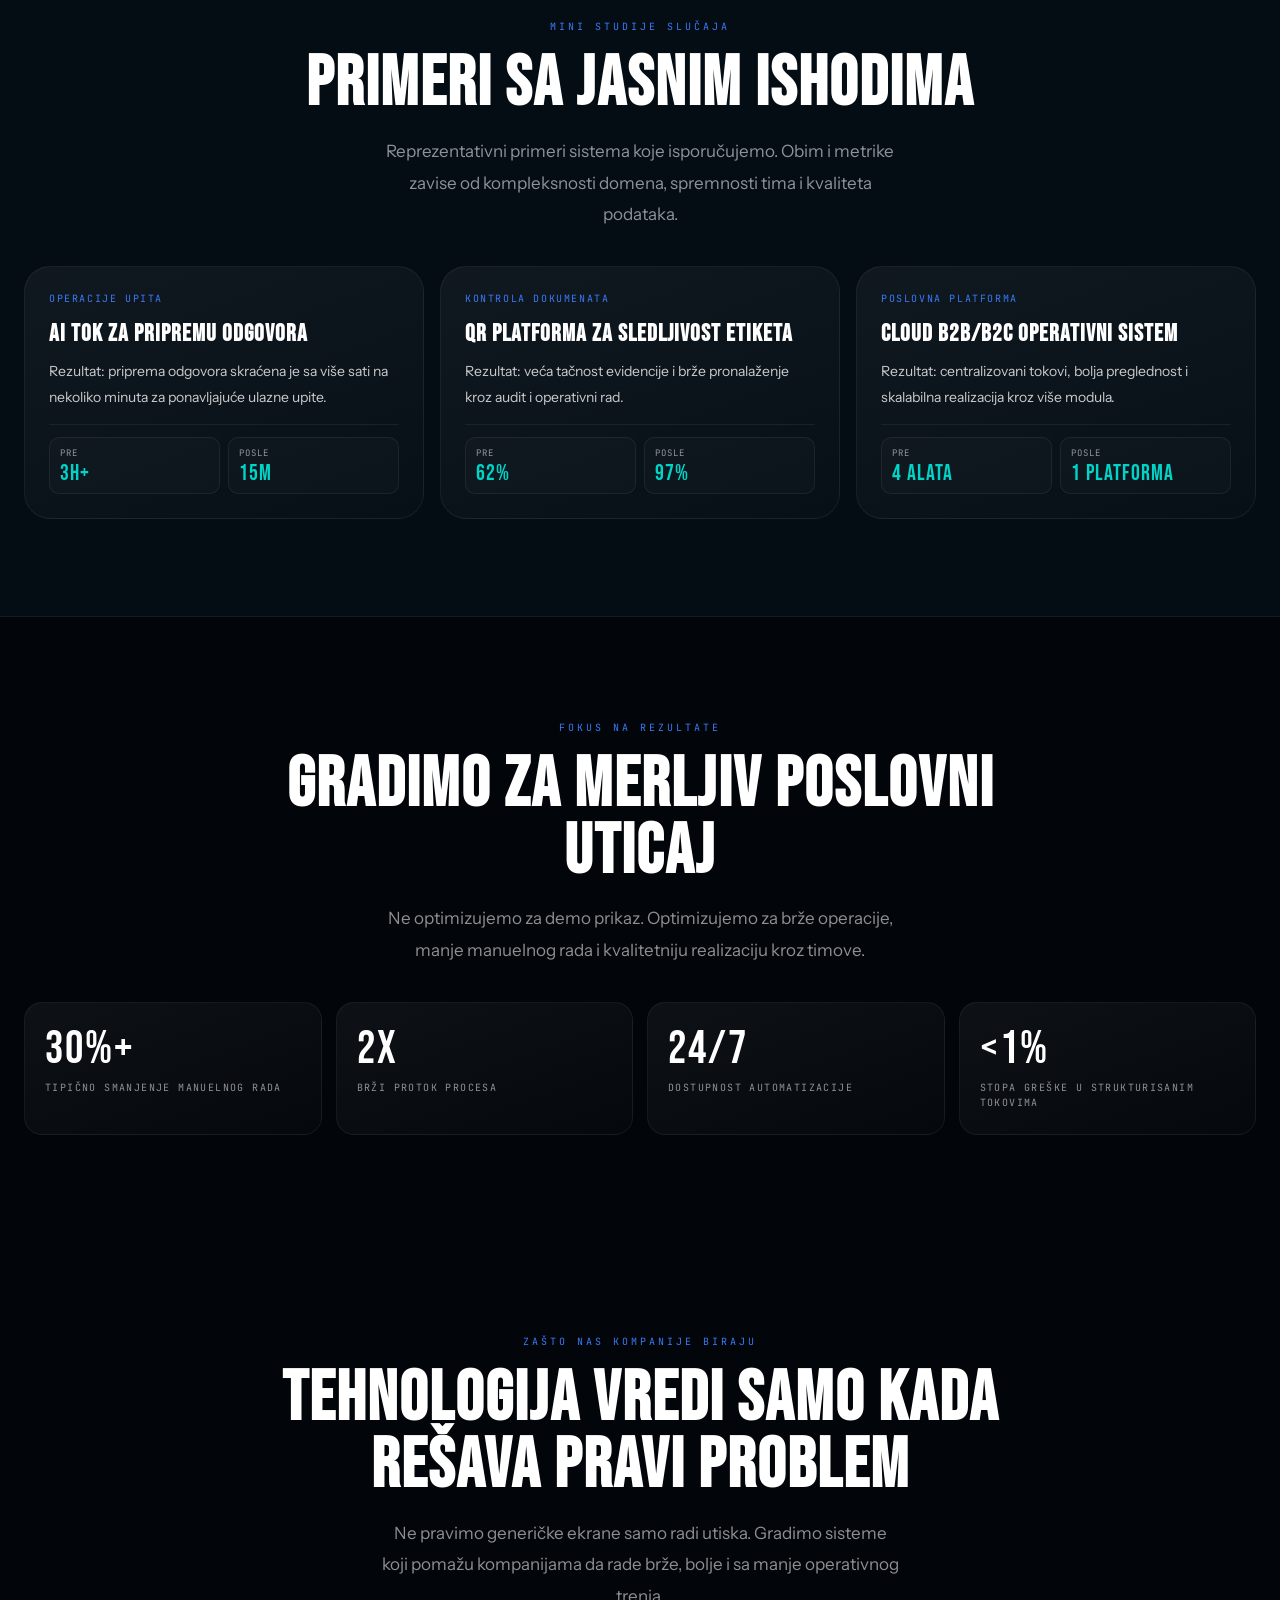
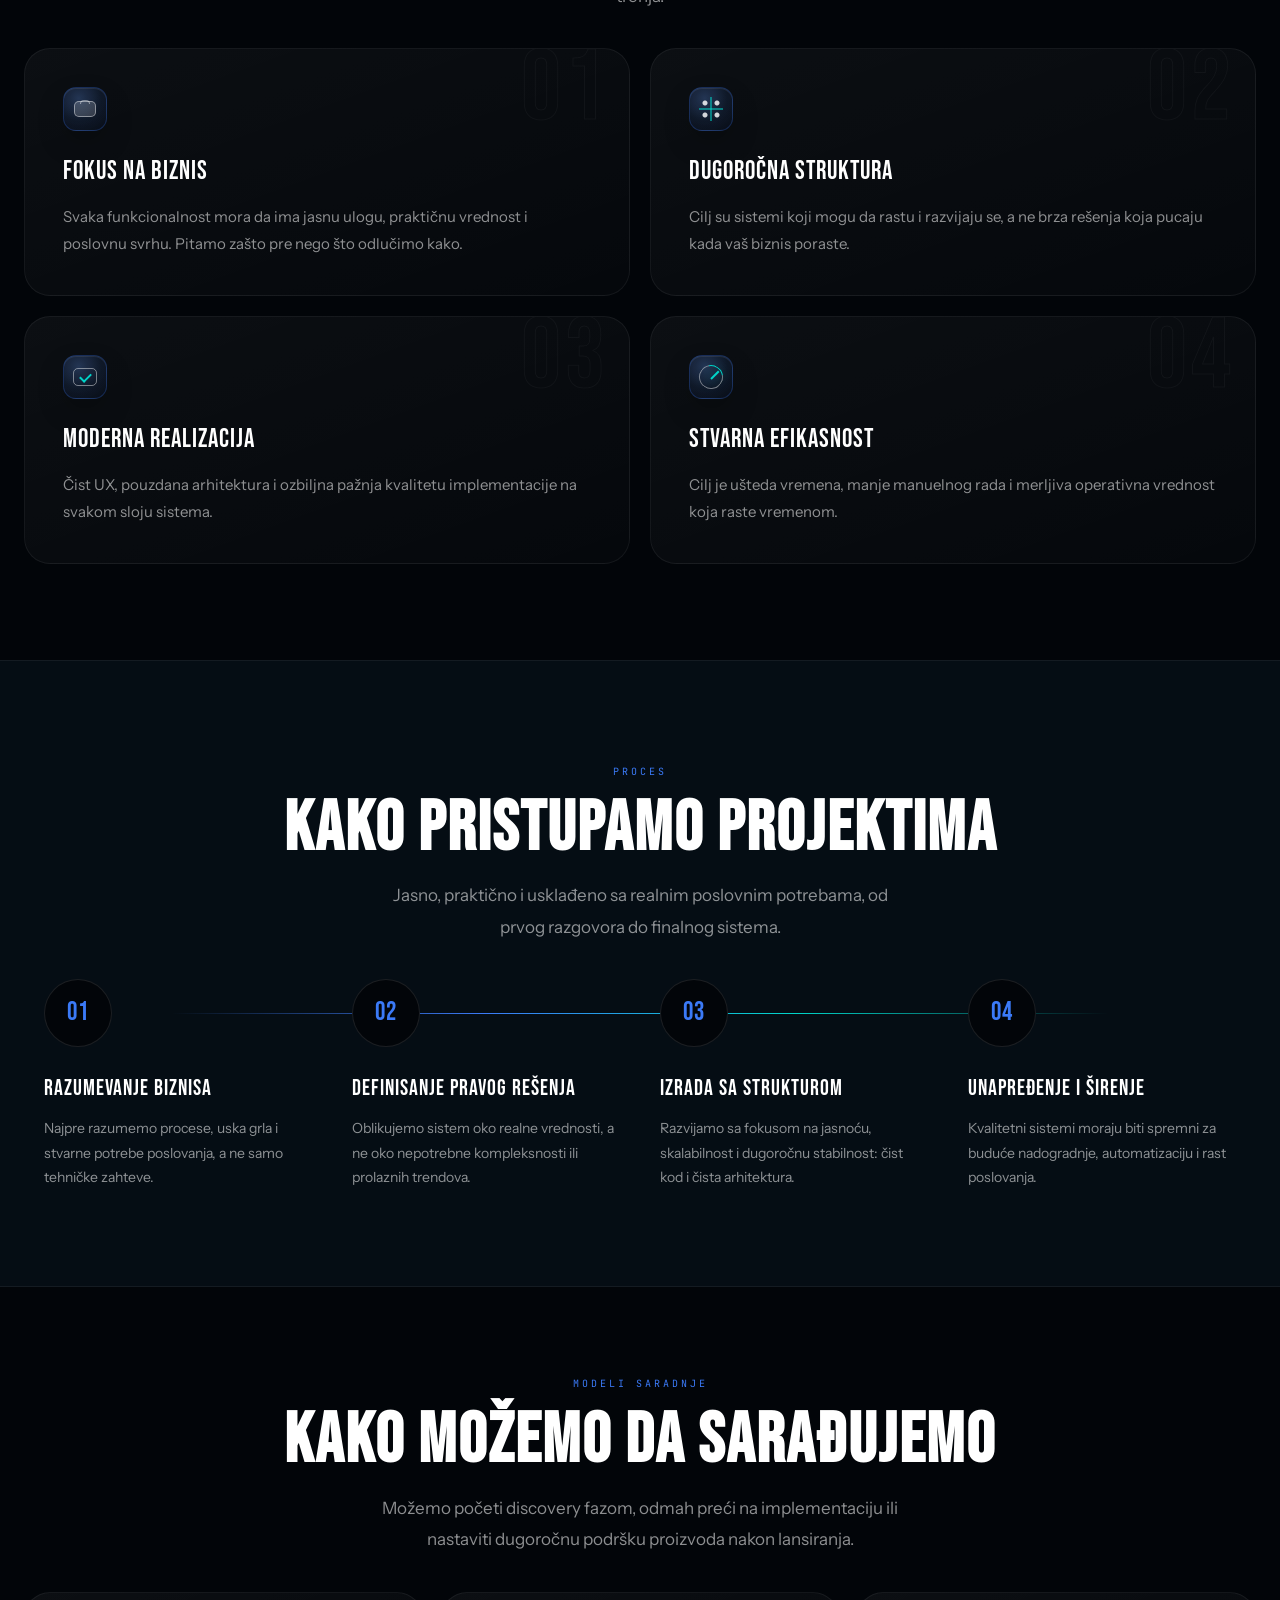
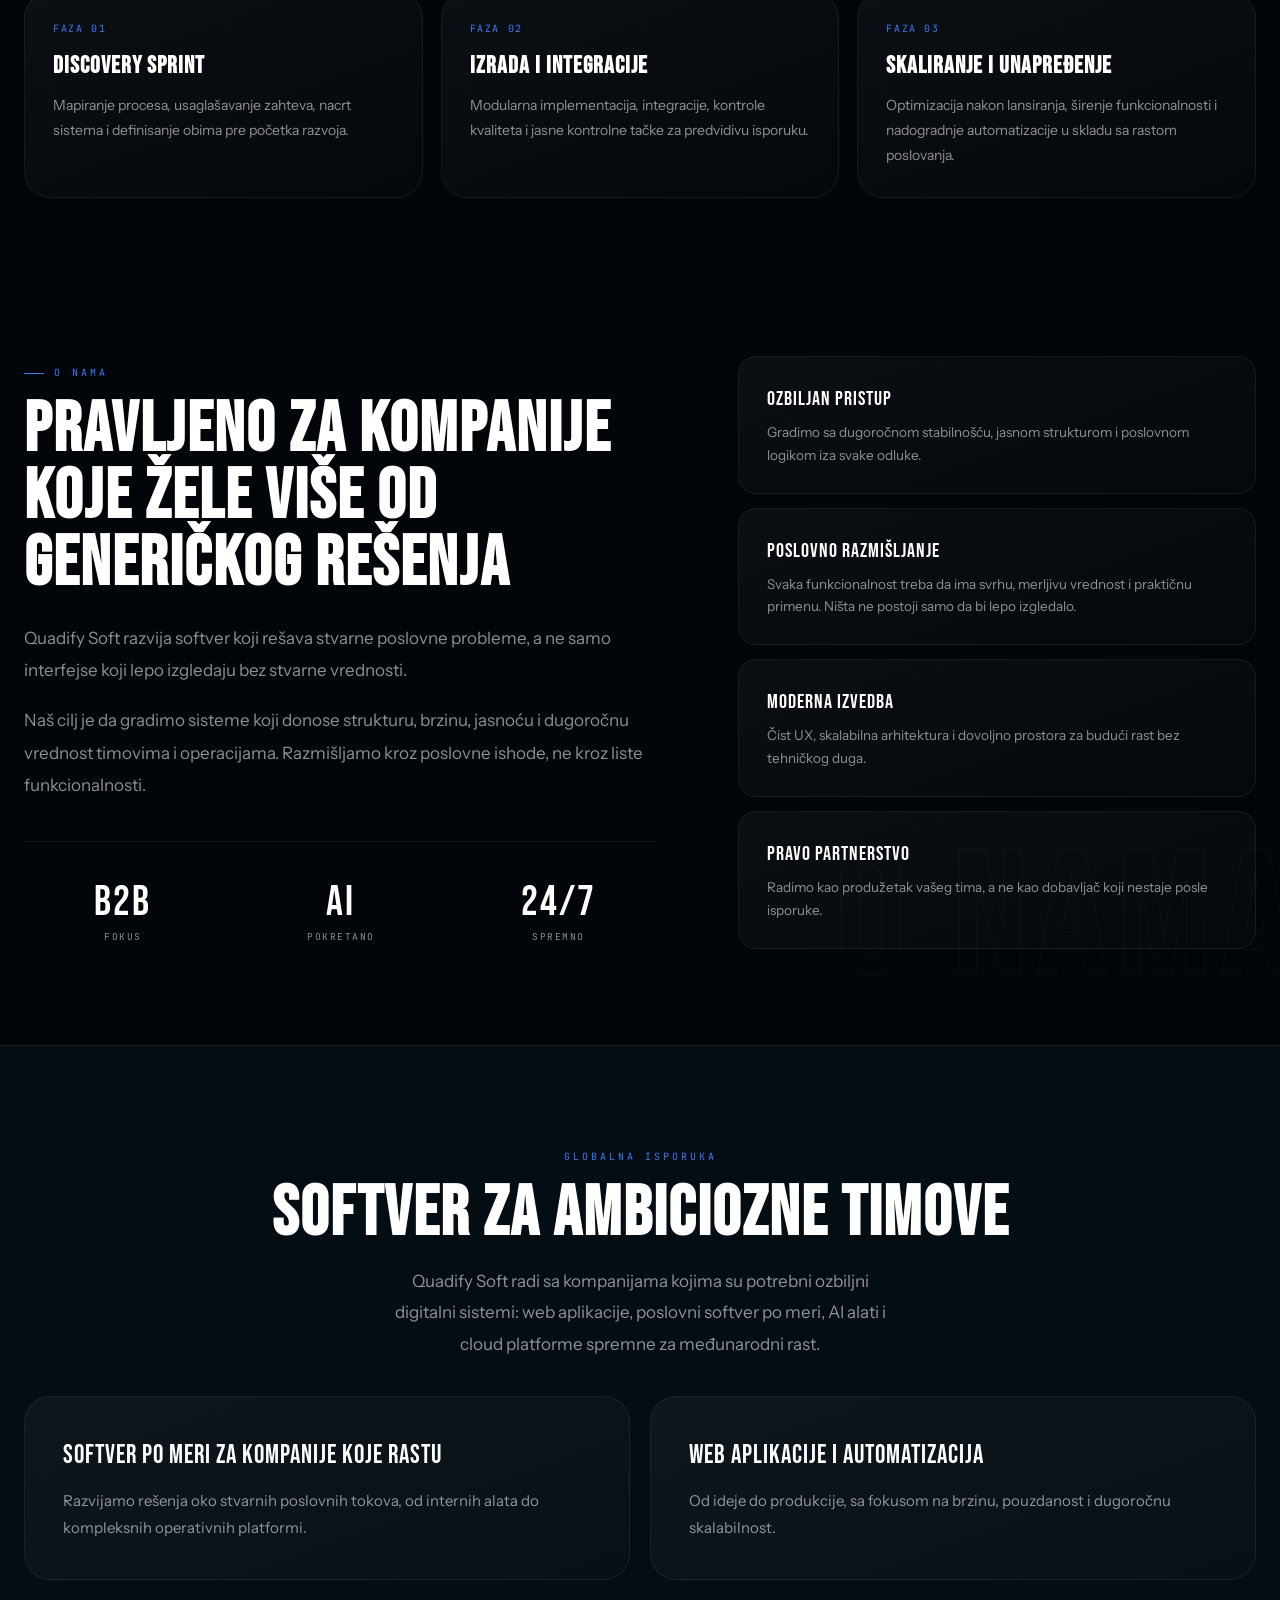
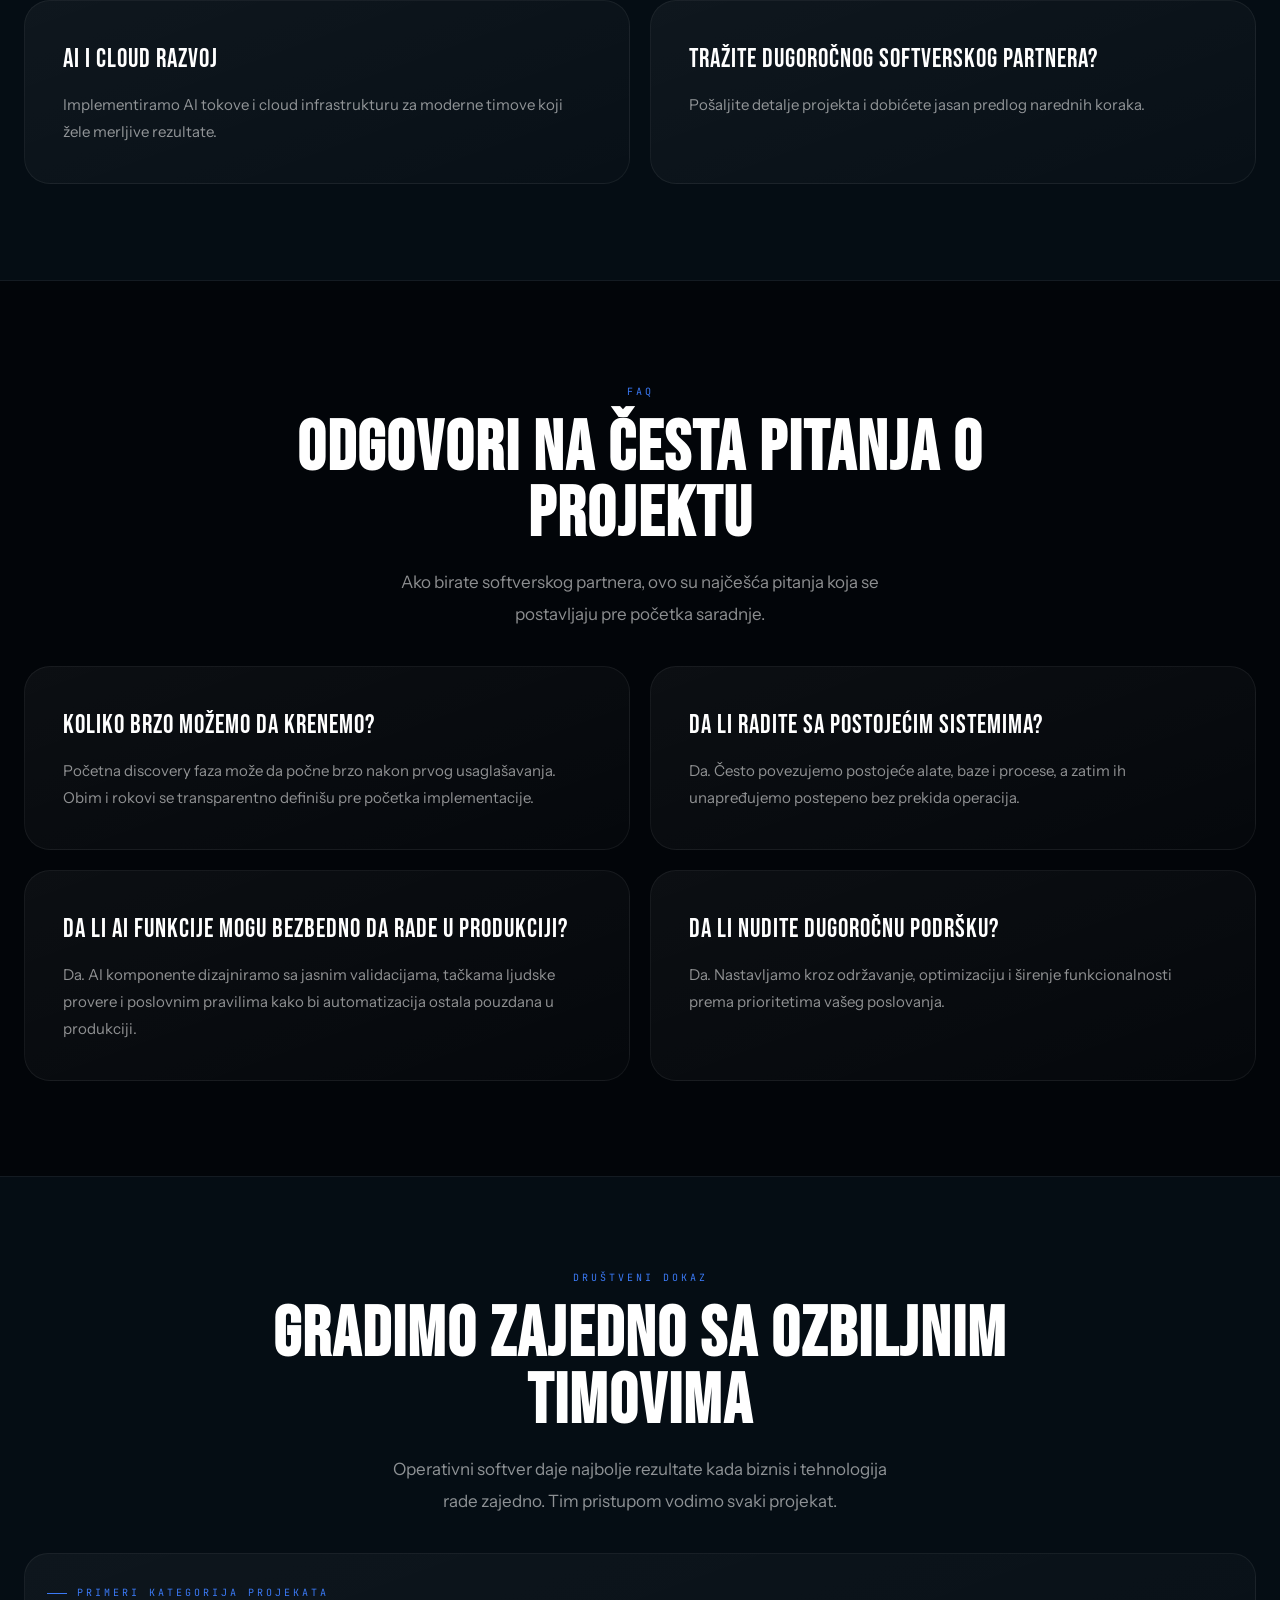
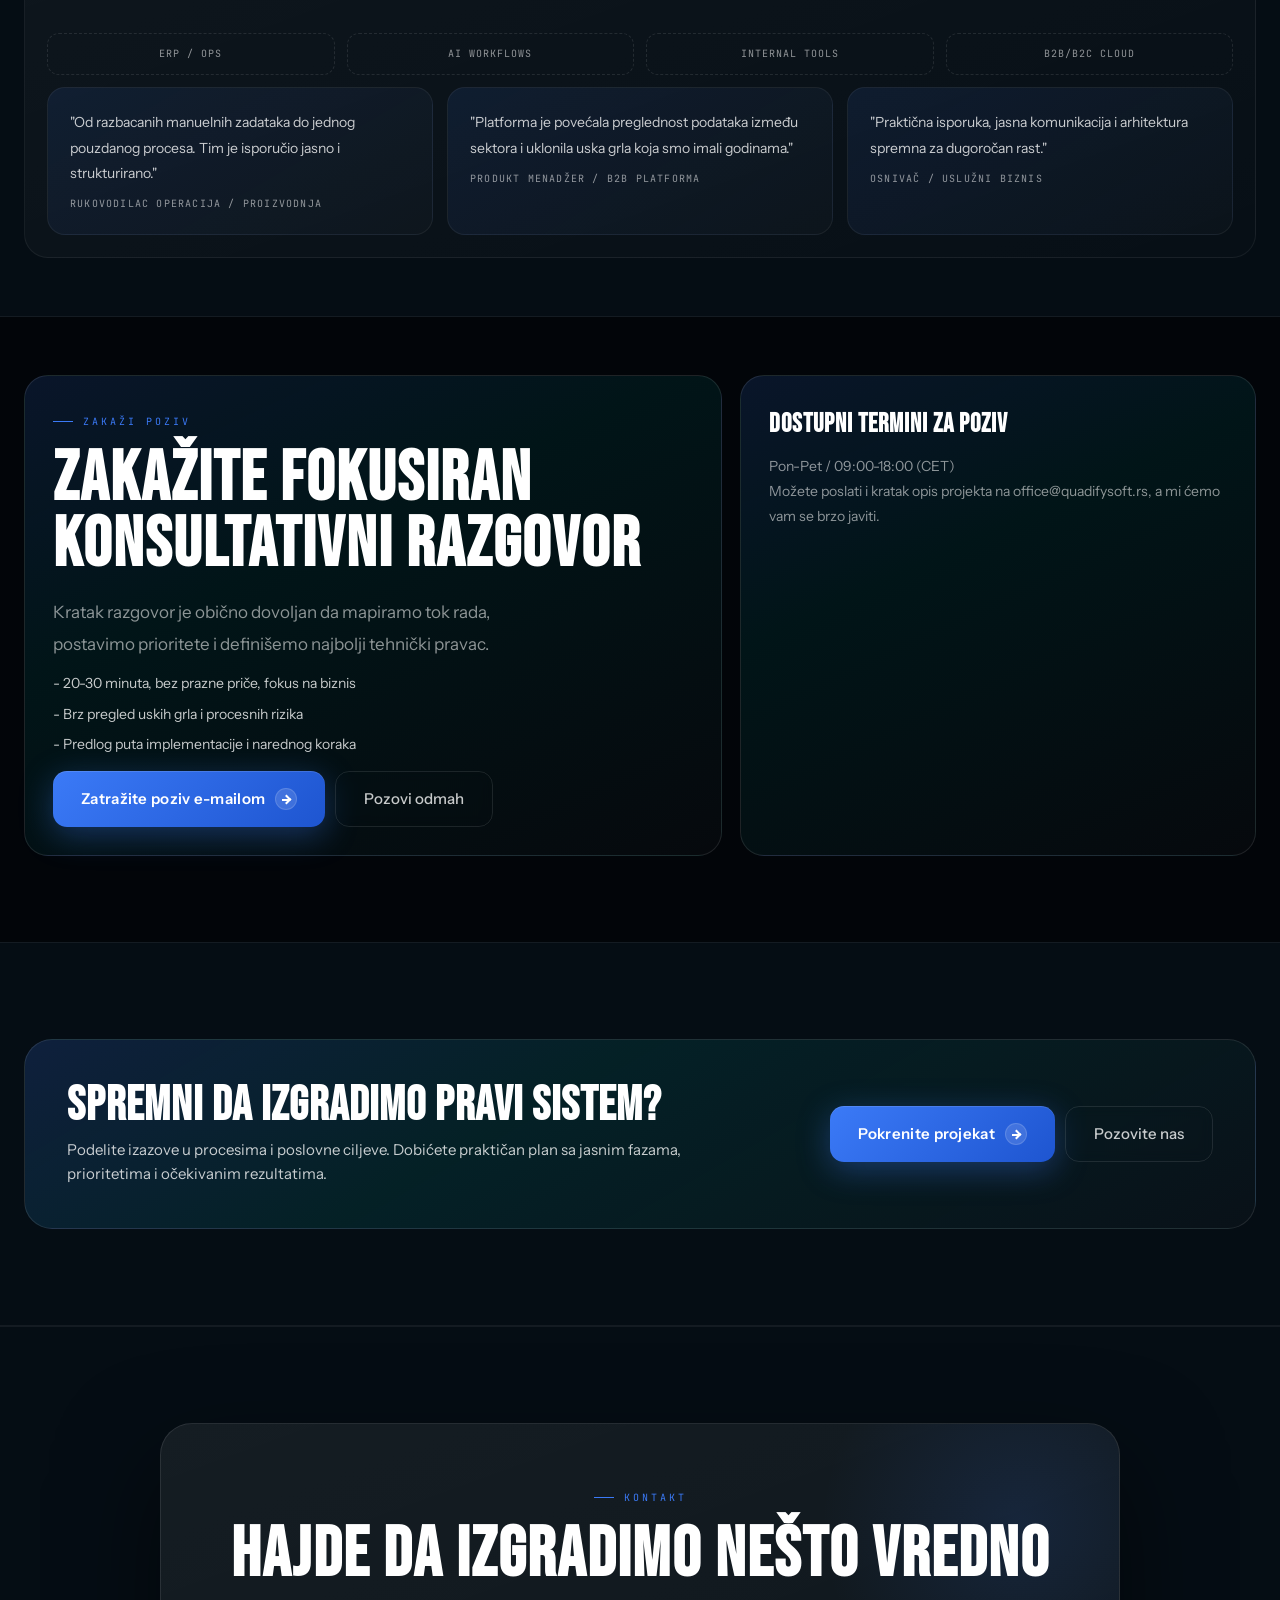
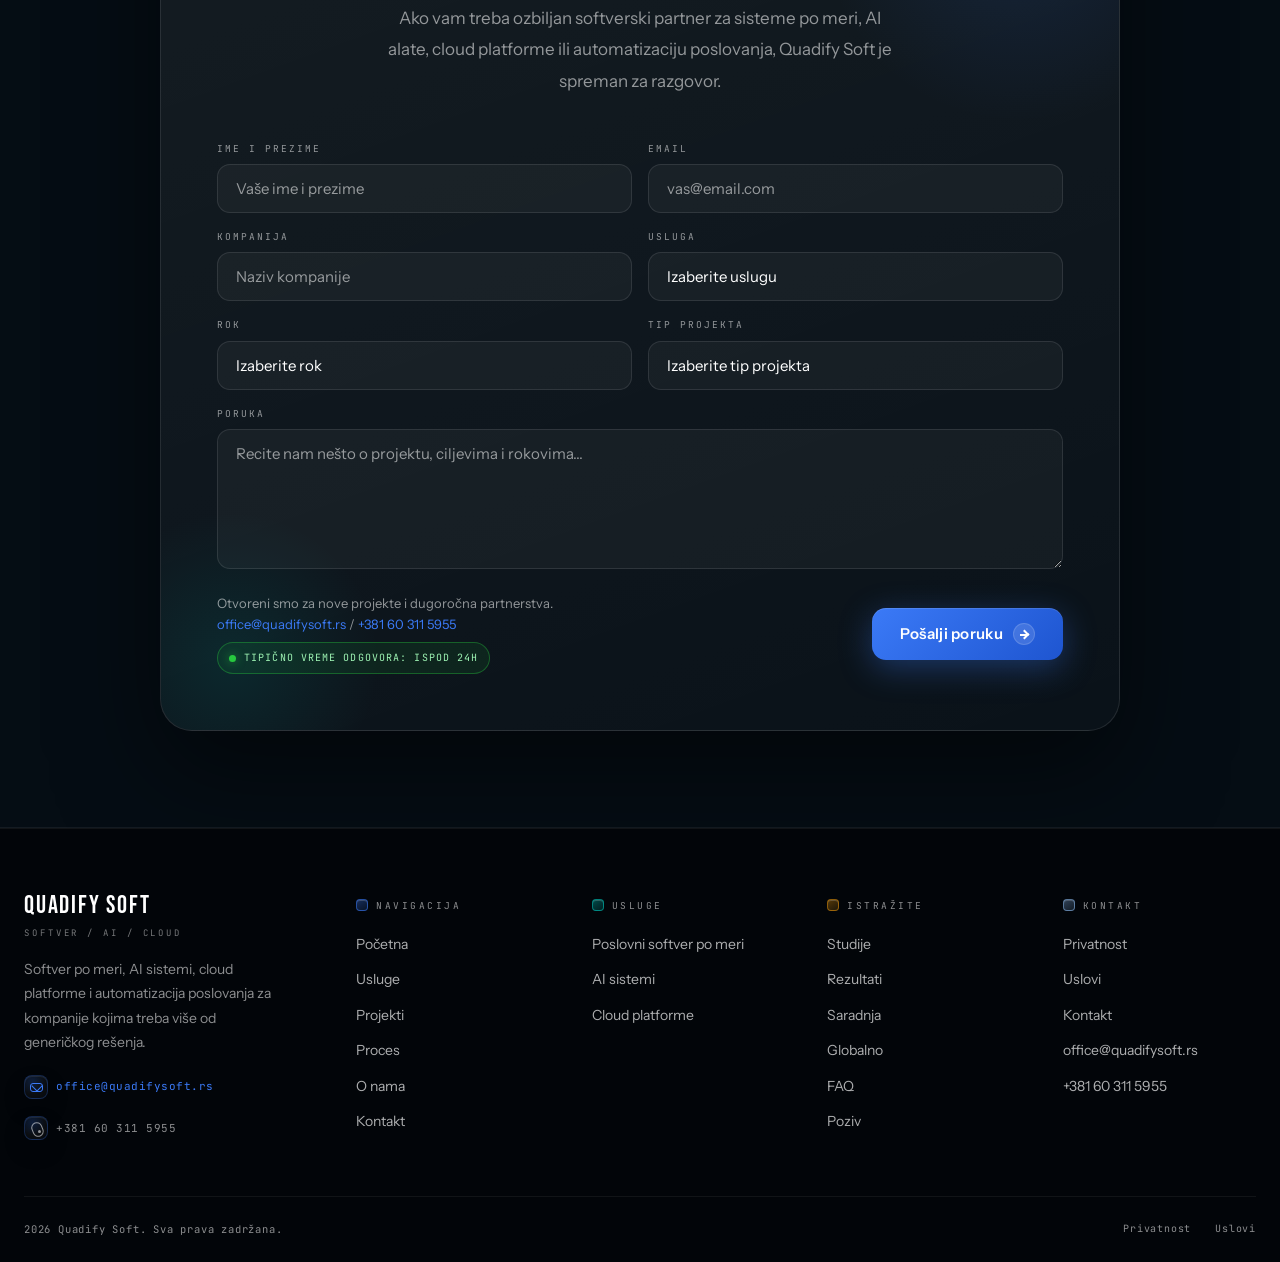
==== commit 18639f3d: "* Sredjivanje finalno" ====
--- a/index.html
+++ b/index.html
@@ -14,9 +14,10 @@
 <meta name="apple-mobile-web-app-title" content="Quadify Soft">
 <meta name="msapplication-TileColor" content="#020509">
 <link rel="canonical" href="https://quadifysoft.rs/">
+<link rel="icon" type="image/png" sizes="48x48" href="/favicon-48x48.png">
 <link rel="shortcut icon" href="/favicon.ico">
 <link rel="icon" href="/favicon.ico" sizes="any">
-<link rel="icon" type="image/png" sizes="48x48" href="/favicon-48x48.png">
+<link rel="icon" type="image/png" sizes="192x192" href="/favicon.png">
 <link rel="icon" type="image/png" sizes="256x256" href="/favicon.png">
 <link rel="apple-touch-icon" sizes="180x180" href="/apple-touch-icon.png">
 <link rel="manifest" href="/site.webmanifest">
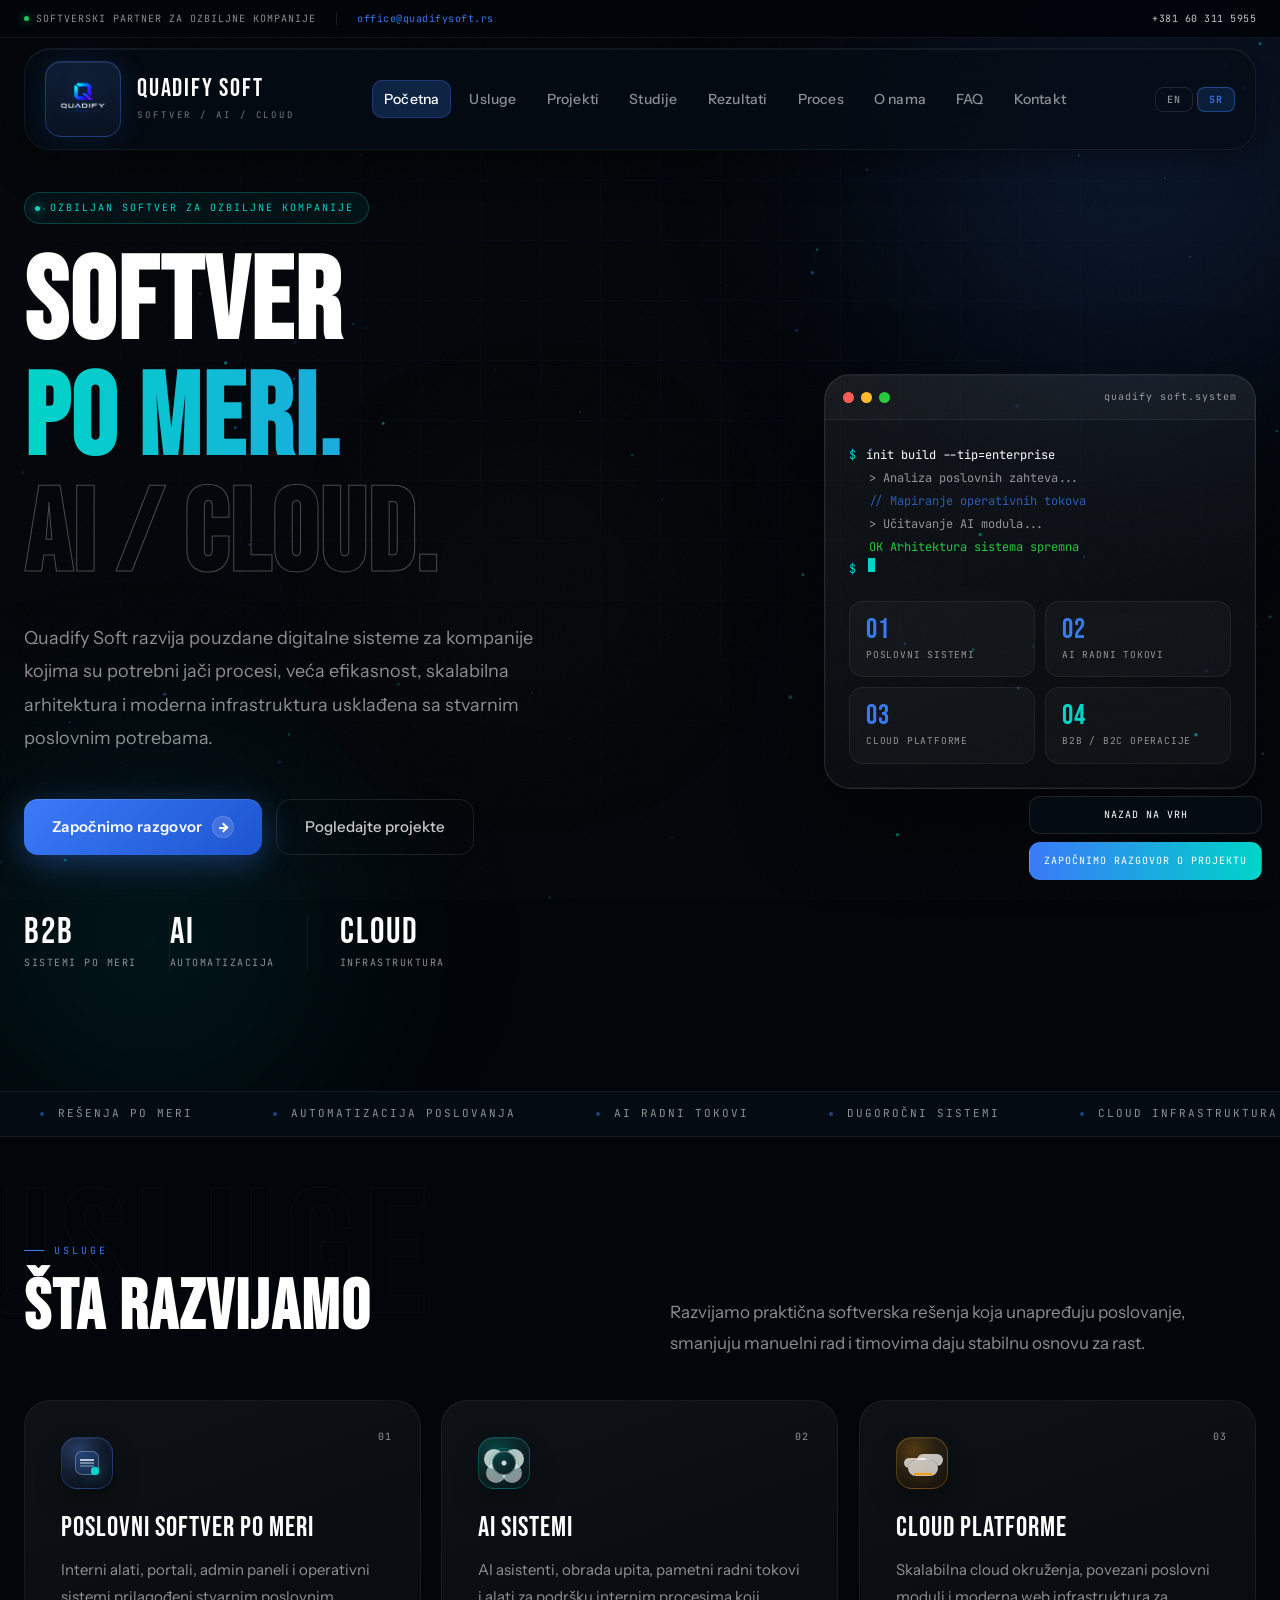
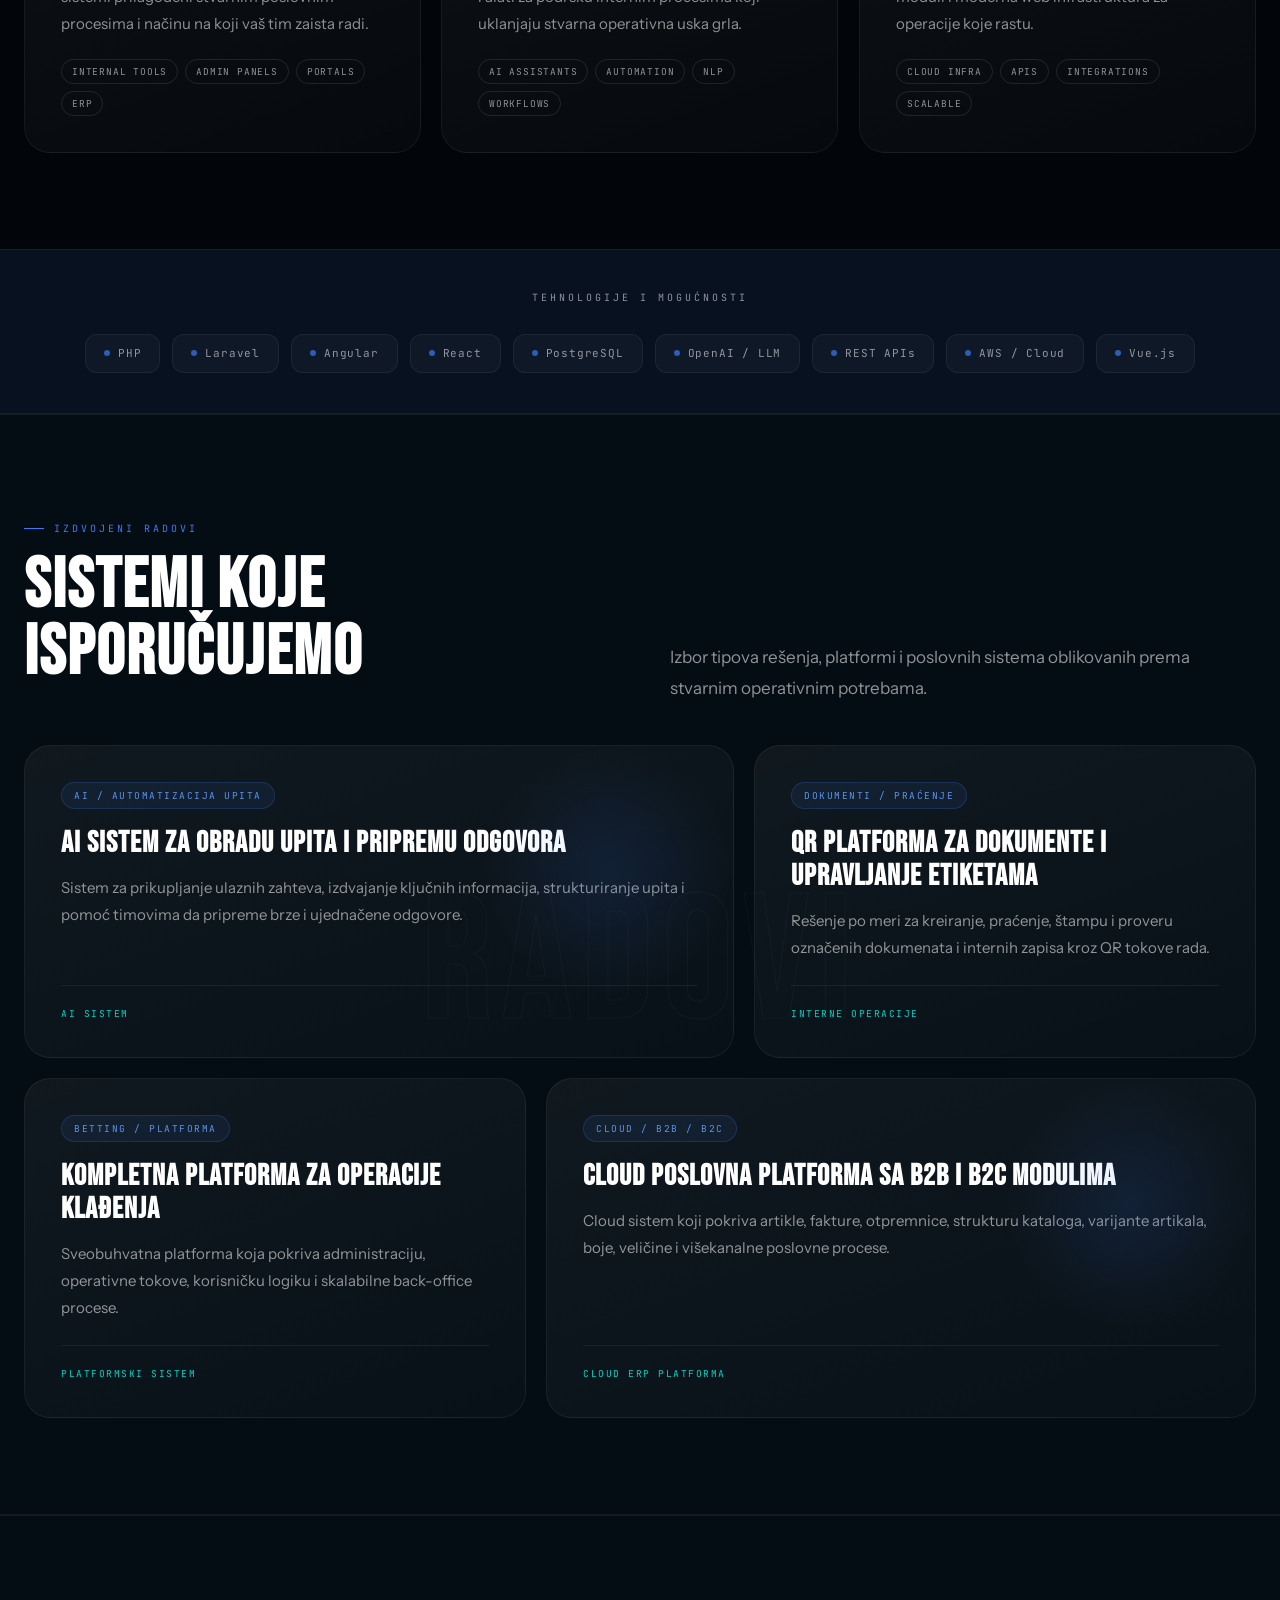
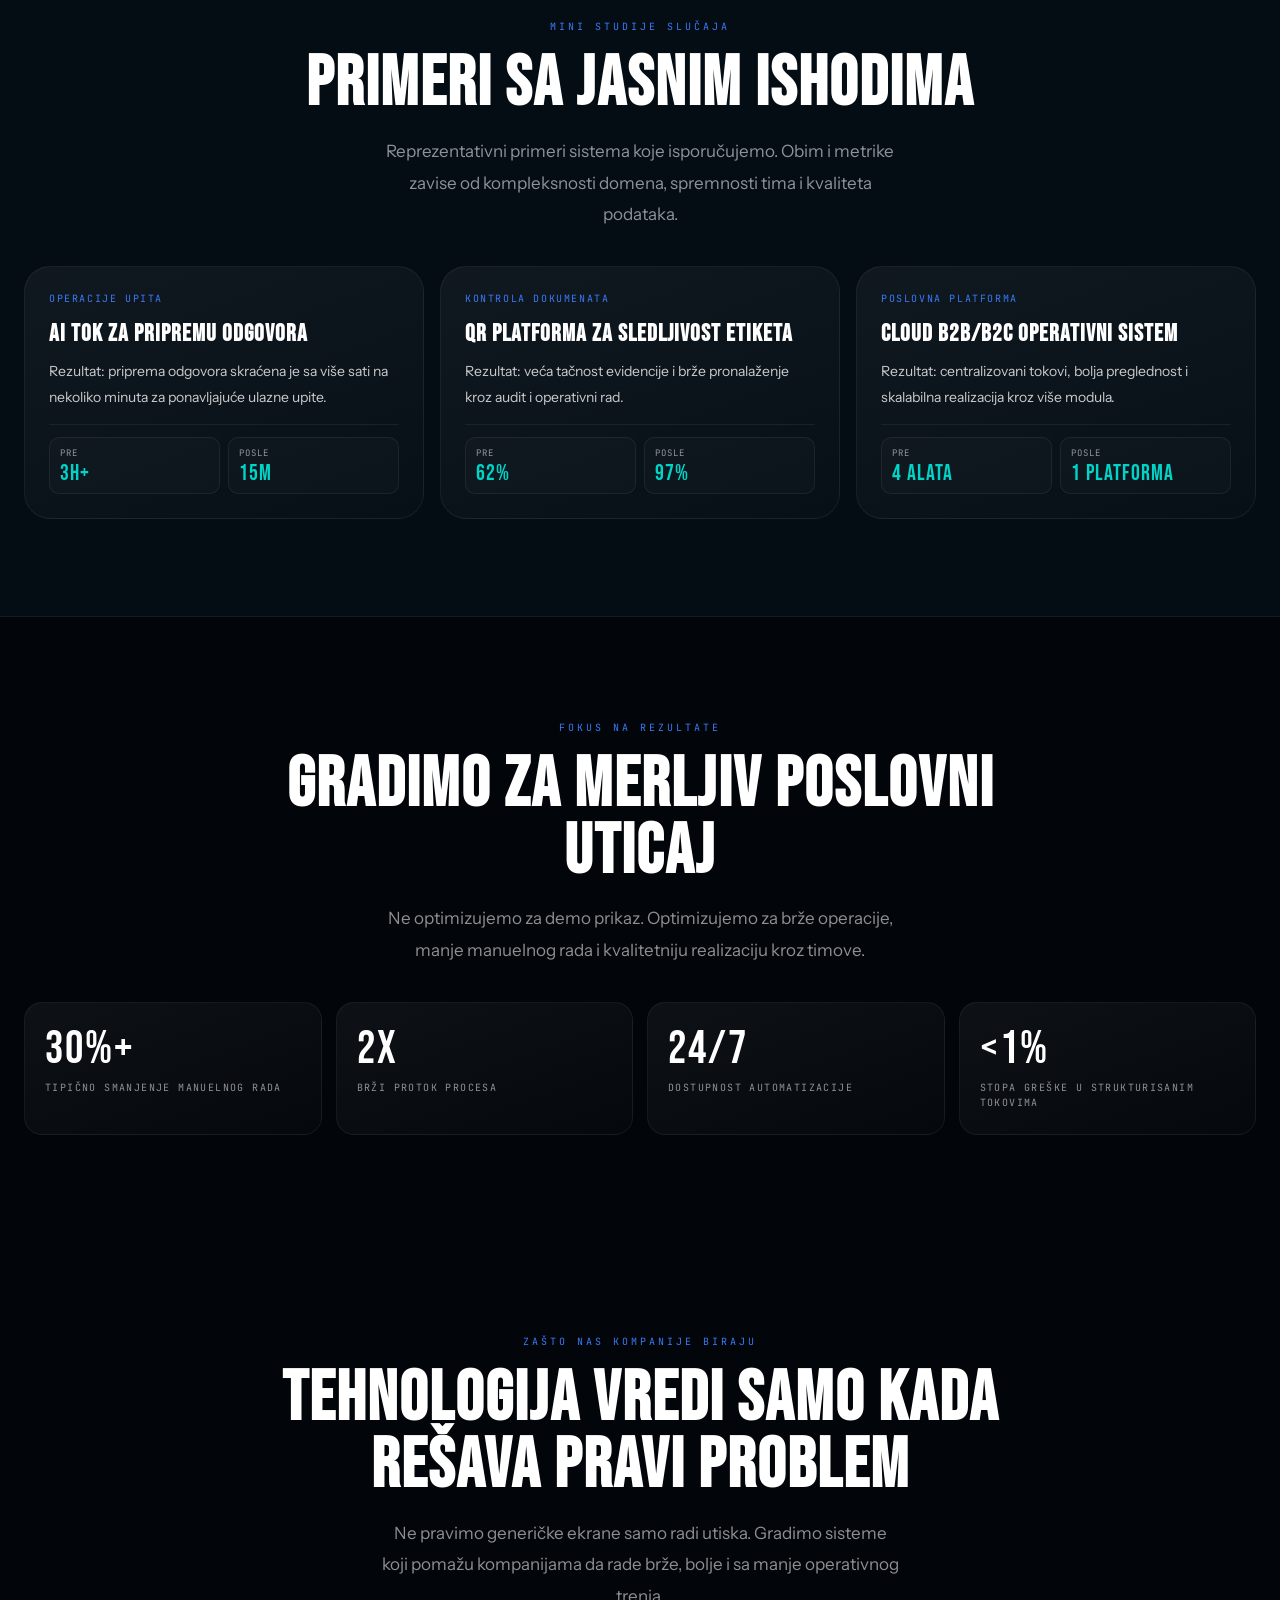
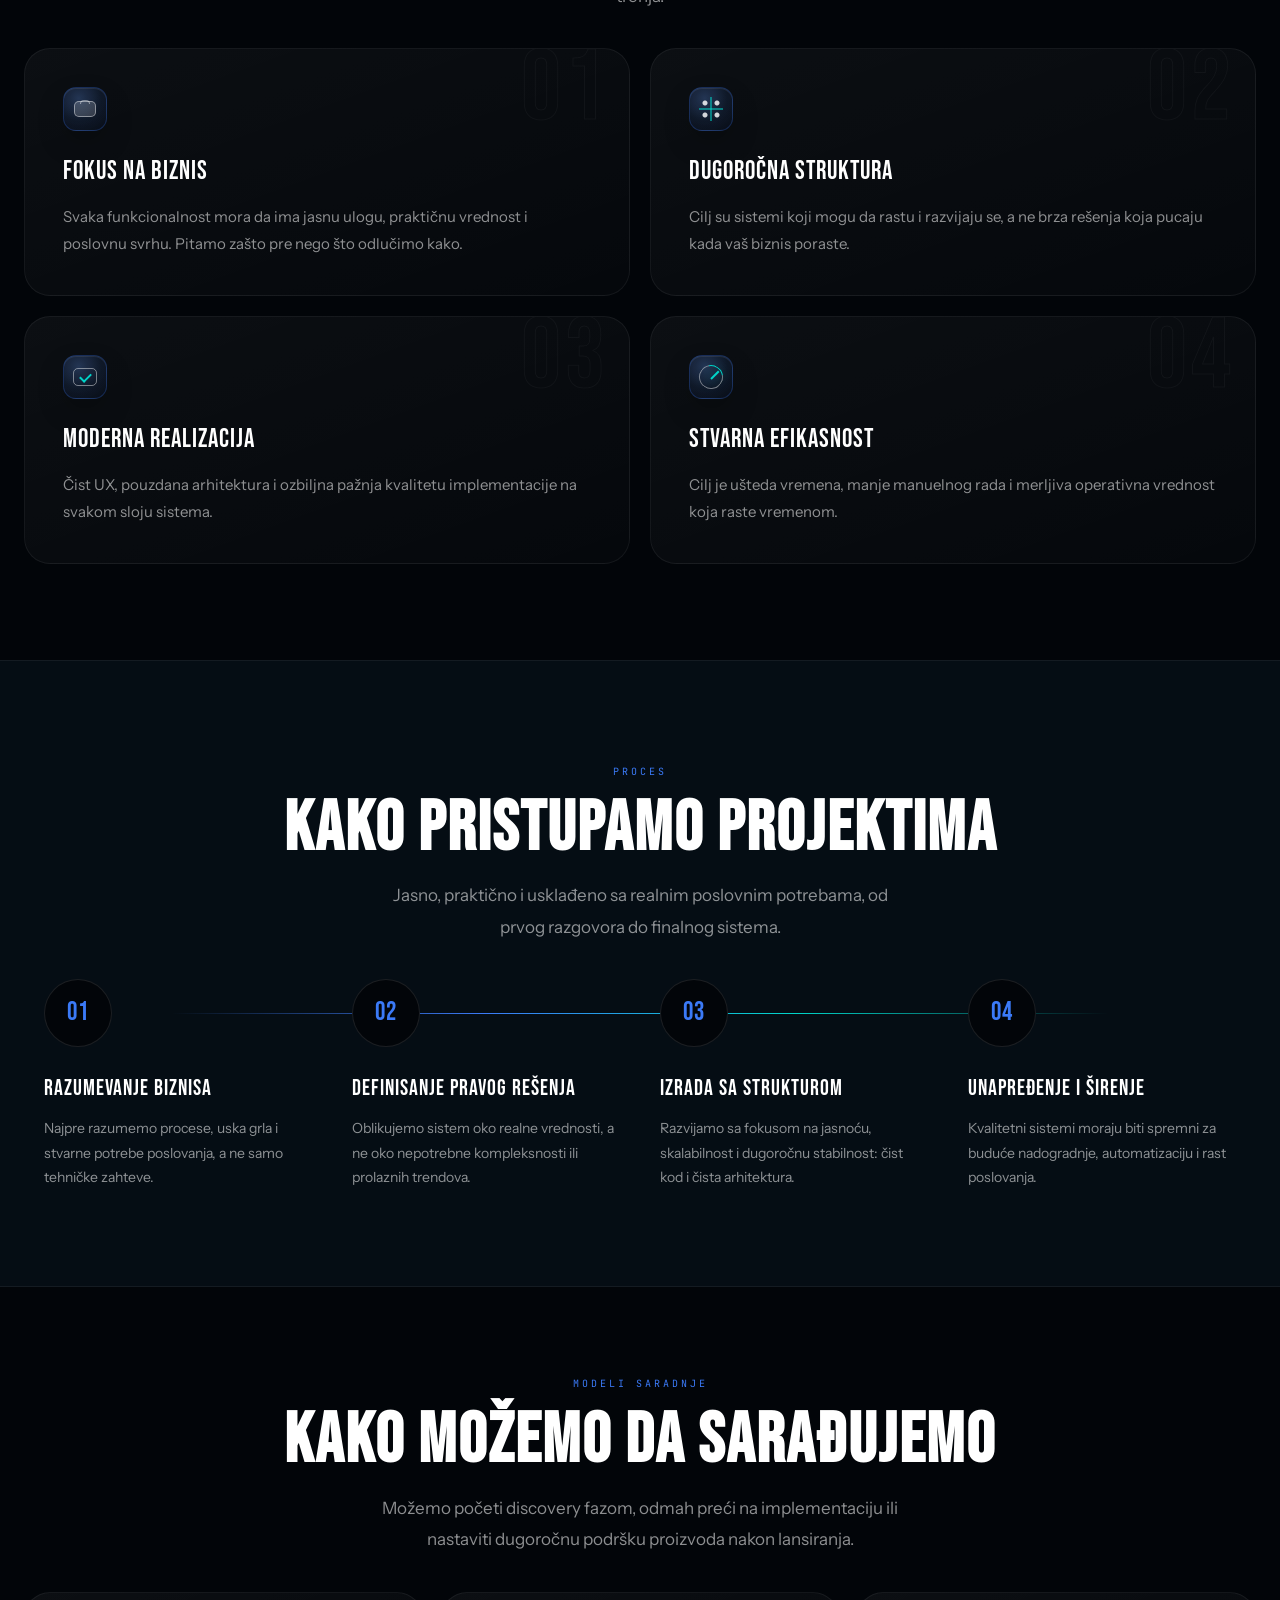
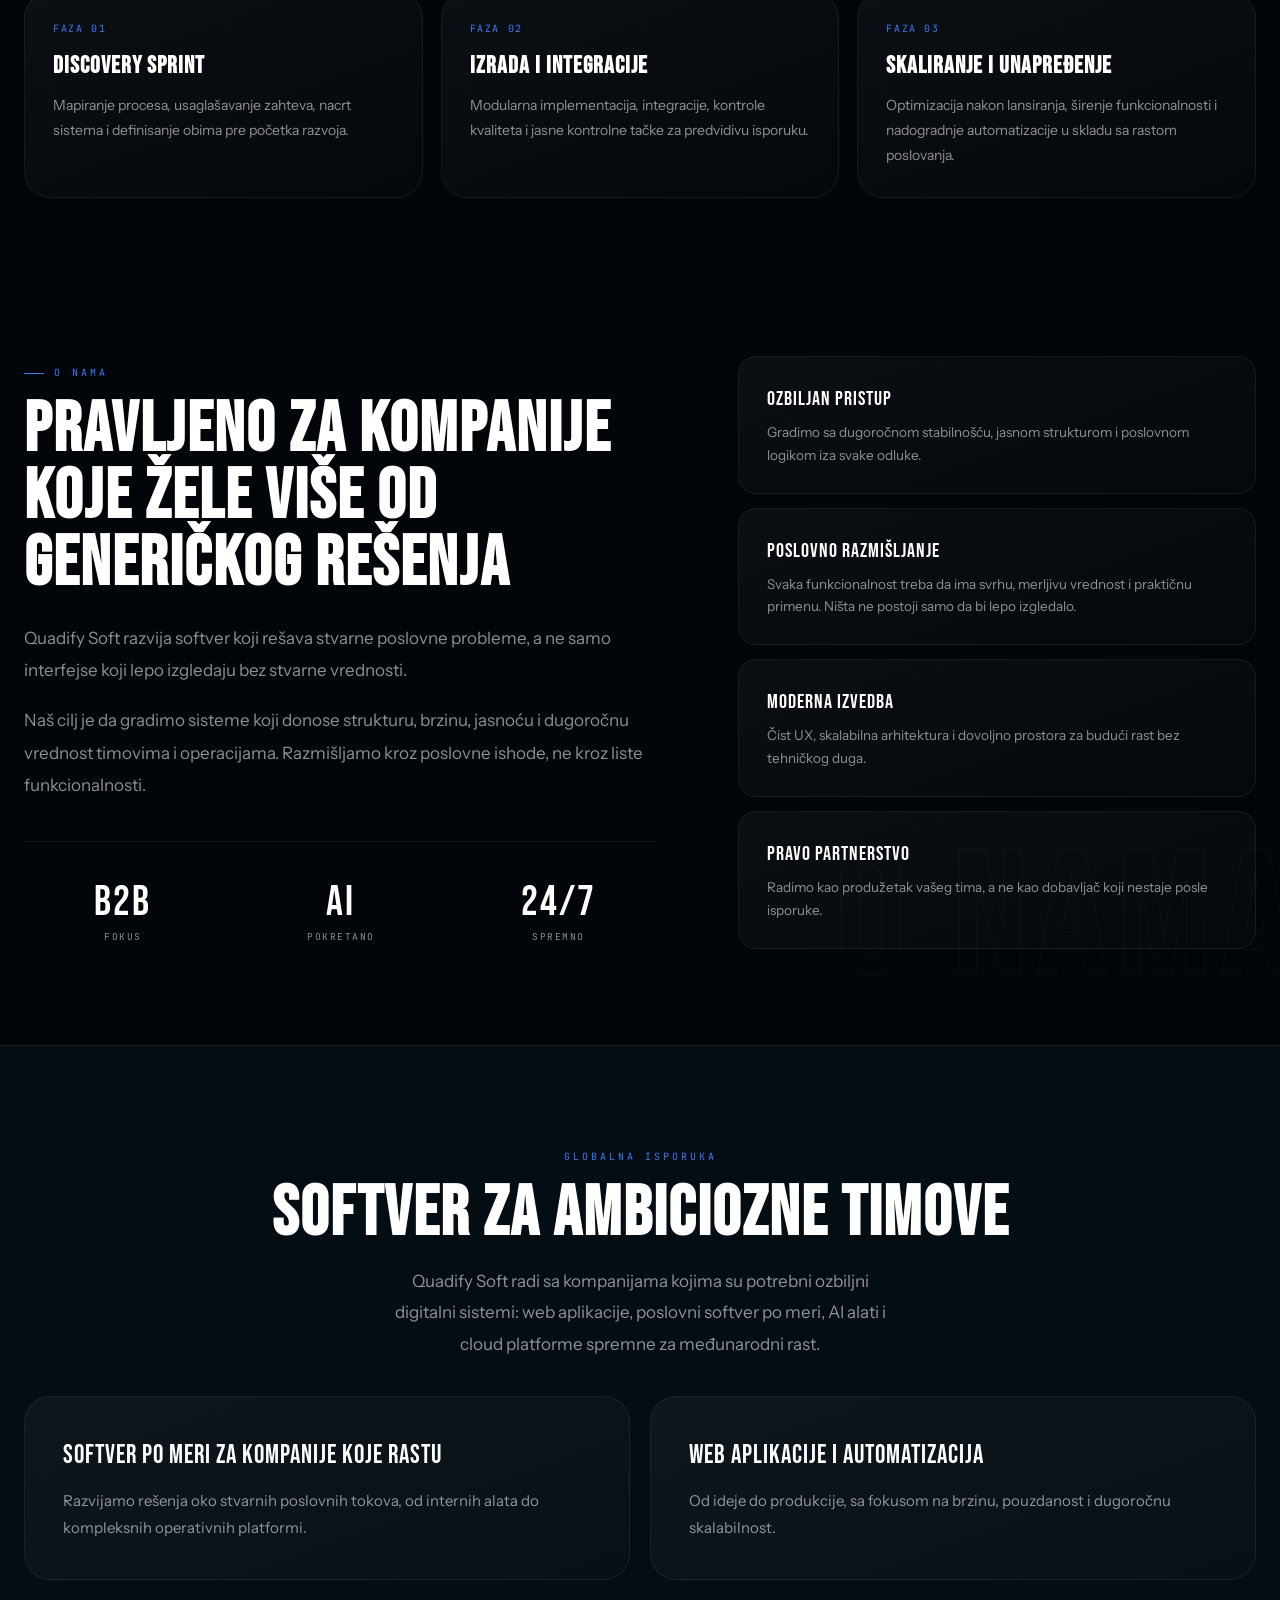
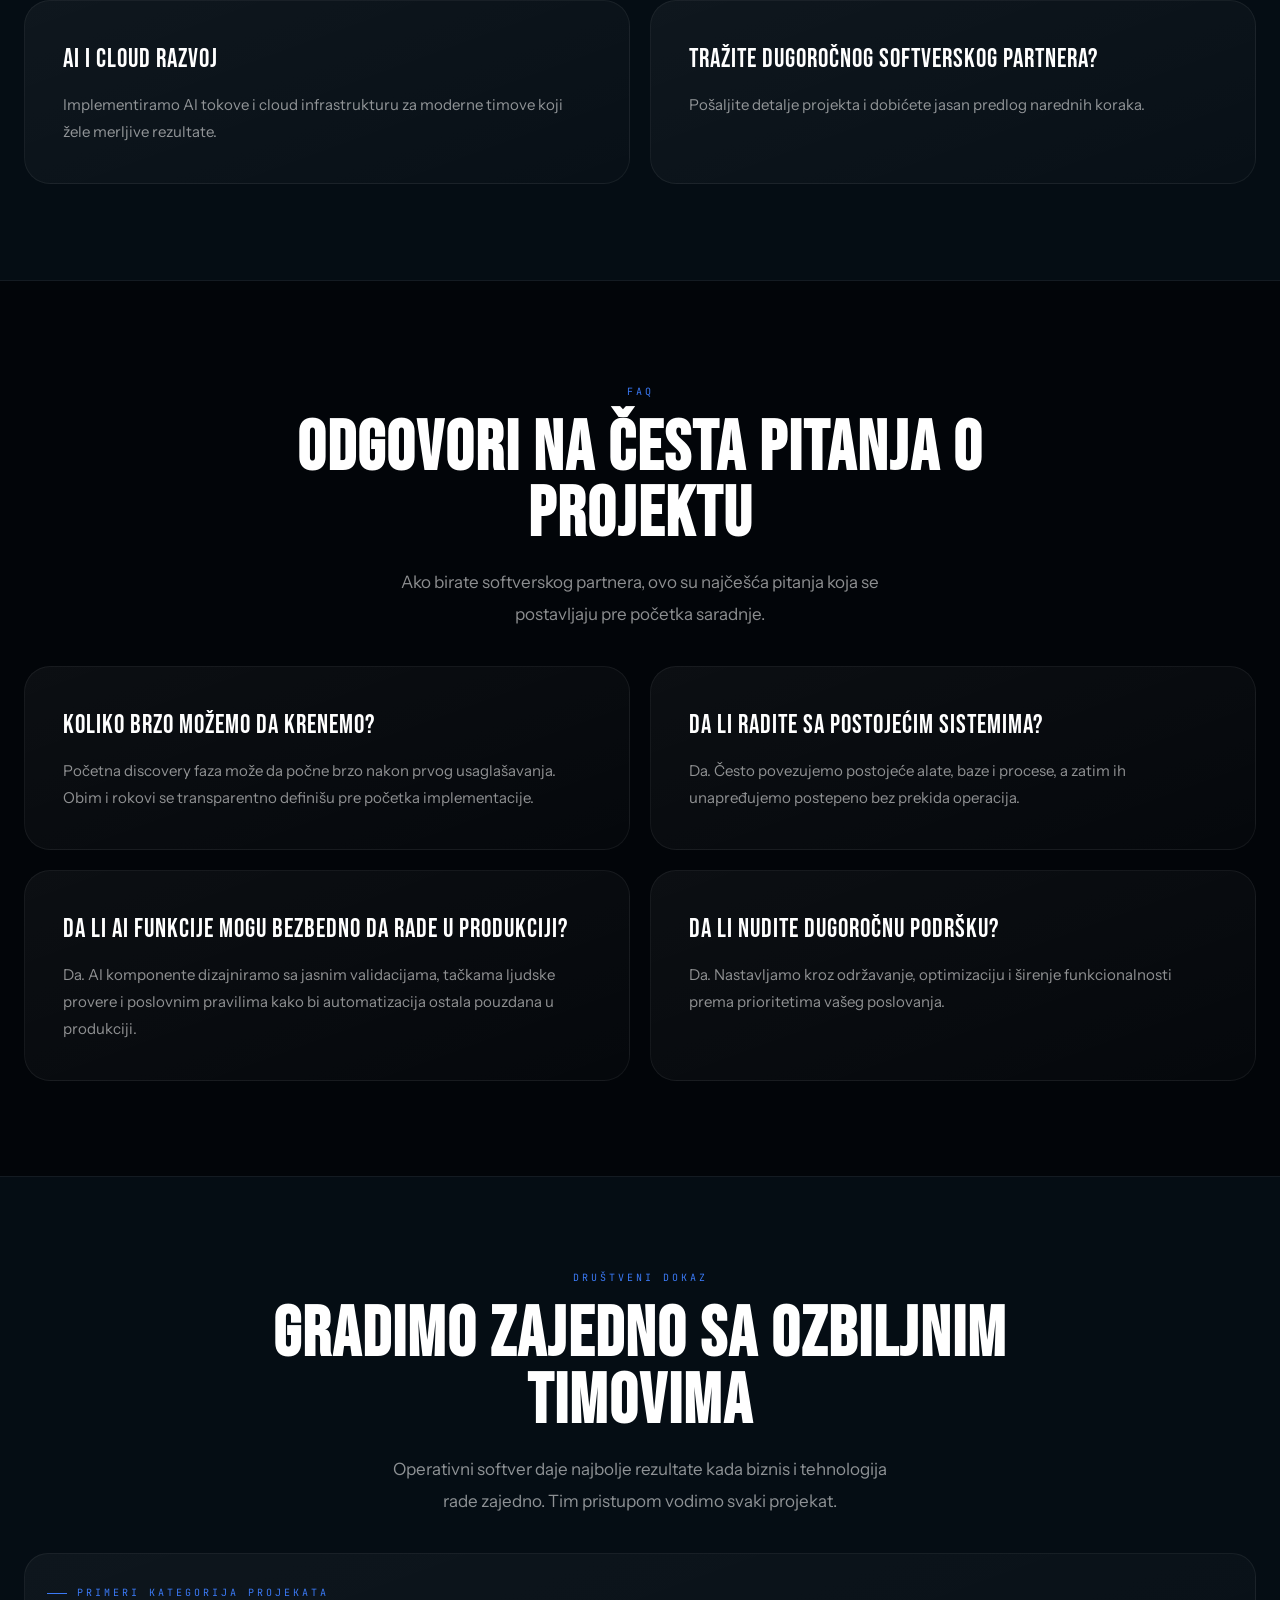
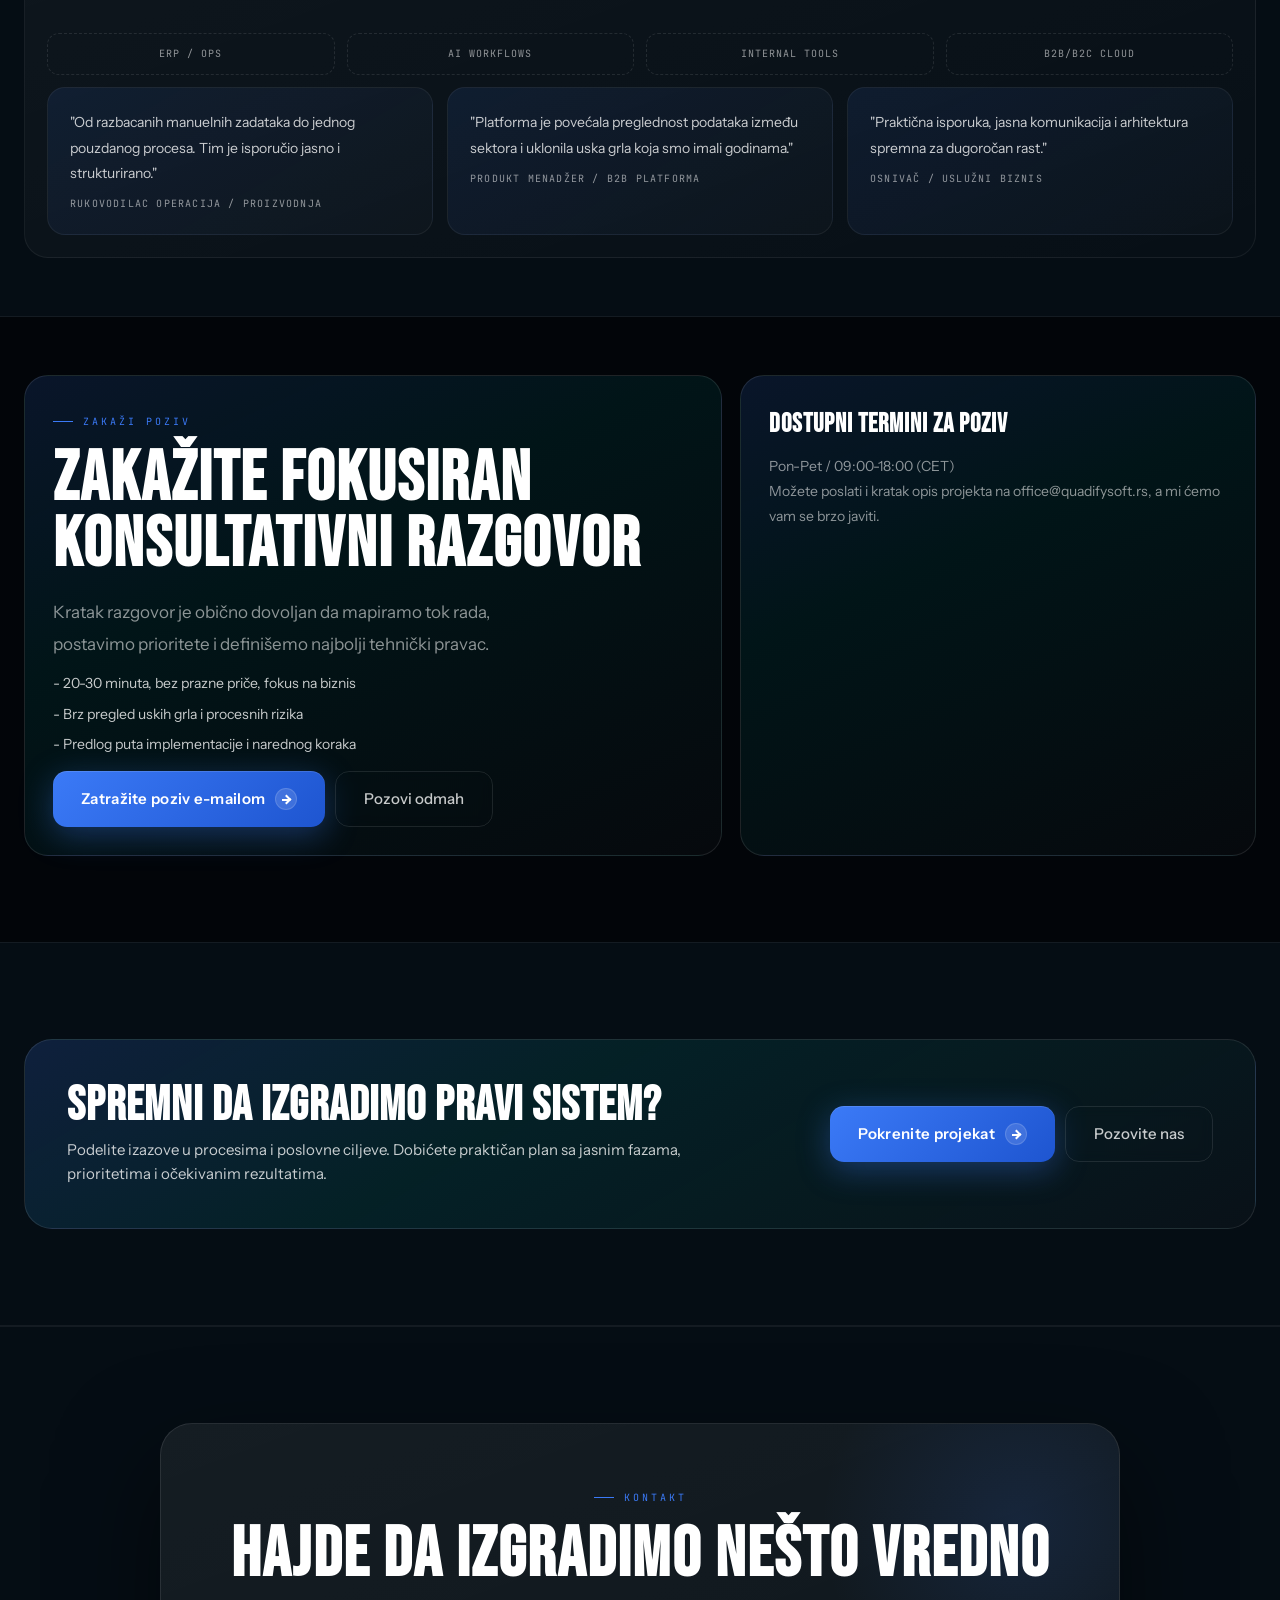
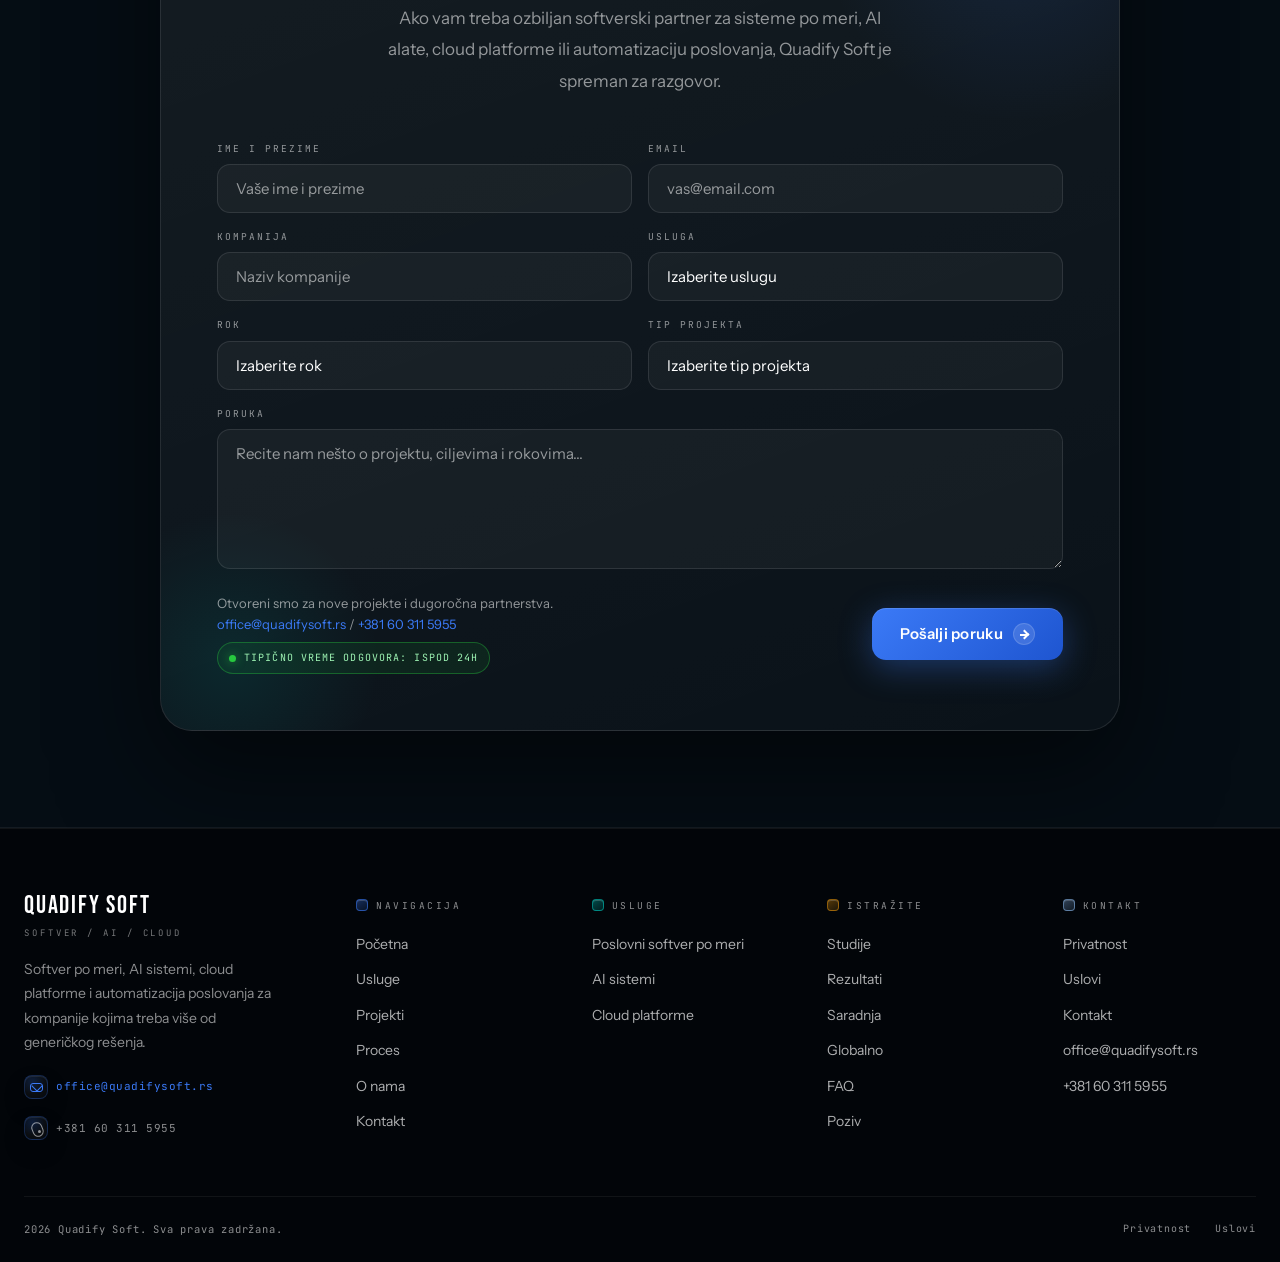
==== commit f637778b: "* Sredjujem analitiku" ====
--- a/index.html
+++ b/index.html
@@ -3,9 +3,10 @@
 <head>
 <meta charset="UTF-8">
 <meta name="viewport" content="width=device-width, initial-scale=1.0">
-<title>Quadify Soft | Izrada softvera po meri, AI i cloud rešenja</title>
-<meta name="description" content="Quadify Soft razvija softver po meri, web aplikacije, AI sisteme i cloud rešenja za kompanije kojima je potrebna ozbiljna digitalna infrastruktura.">
+<title>Quadify Soft | Softver po meri, web aplikacije, AI i cloud razvoj</title>
+<meta name="description" content="Quadify Soft razvija softver po meri, web aplikacije, AI sisteme i cloud rešenja za kompanije kojima je potreban ozbiljan digitalni partner.">
 <meta name="robots" content="index, follow">
+<meta name="googlebot" content="index, follow, max-image-preview:large">
 <meta name="referrer" content="strict-origin-when-cross-origin">
 <meta name="format-detection" content="telephone=no">
 <meta http-equiv="Permissions-Policy" content="camera=(), microphone=(), geolocation=()">
@@ -14,6 +15,7 @@
 <meta name="apple-mobile-web-app-title" content="Quadify Soft">
 <meta name="msapplication-TileColor" content="#020509">
 <link rel="canonical" href="https://quadifysoft.rs/">
+<link rel="icon" type="image/x-icon" href="/favicon.ico">
 <link rel="icon" type="image/png" sizes="48x48" href="/favicon-48x48.png">
 <link rel="shortcut icon" href="/favicon.ico">
 <link rel="icon" href="/favicon.ico" sizes="any">
@@ -21,10 +23,11 @@
 <link rel="icon" type="image/png" sizes="256x256" href="/favicon.png">
 <link rel="apple-touch-icon" sizes="180x180" href="/apple-touch-icon.png">
 <link rel="manifest" href="/site.webmanifest">
-<meta property="og:title" content="Quadify Soft | Izrada softvera po meri, AI i cloud rešenja">
+<meta property="og:title" content="Quadify Soft | Softver po meri, web aplikacije, AI i cloud razvoj">
 <meta property="og:site_name" content="Quadify Soft">
 <meta property="og:description" content="Softver po meri, web aplikacije, AI sistemi i cloud rešenja za kompanije kojima je potreban ozbiljan digitalni partner.">
 <meta property="og:image" content="https://quadifysoft.rs/assets/img/logo-mark.png">
+<meta property="og:image:type" content="image/png">
 <meta property="og:image:width" content="1024">
 <meta property="og:image:height" content="1024">
 <meta property="og:image:alt" content="Quadify Soft logo">
@@ -33,7 +36,7 @@
 <meta property="og:locale" content="sr_RS">
 <meta property="og:locale:alternate" content="en_US">
 <meta name="twitter:card" content="summary_large_image">
-<meta name="twitter:title" content="Quadify Soft | Izrada softvera po meri, AI i cloud rešenja">
+<meta name="twitter:title" content="Quadify Soft | Softver po meri, web aplikacije, AI i cloud razvoj">
 <meta name="twitter:description" content="Softver po meri, web aplikacije, AI sistemi i cloud rešenja za kompanije kojima je potreban ozbiljan digitalni partner.">
 <meta name="twitter:image" content="https://quadifysoft.rs/assets/img/logo-mark.png">
 <meta name="twitter:image:alt" content="Quadify Soft logo">
@@ -45,39 +48,57 @@
 {
   "@context": "https://schema.org",
   "@type": "Organization",
+  "@id": "https://quadifysoft.rs/#organization",
   "name": "Quadify Soft",
   "alternateName": ["QuadifySoft", "Quadify Soft"],
   "url": "https://quadifysoft.rs/",
   "logo": "https://quadifysoft.rs/assets/img/logo-mark.png",
-  "description": "Izrada softvera po meri, AI sistema i cloud rešenja za ozbiljne kompanije.",
+  "description": "Softver po meri, web aplikacije, AI sistemi i cloud razvoj za kompanije kojima je potreban ozbiljan digitalni partner.",
+  "inLanguage": "sr-RS",
   "email": "office@quadifysoft.rs",
-  "telephone": "+381603115955"
+  "telephone": "+381603115955",
+  "contactPoint": {
+    "@type": "ContactPoint",
+    "contactType": "sales",
+    "email": "office@quadifysoft.rs",
+    "telephone": "+381603115955",
+    "availableLanguage": ["sr", "en"]
+  }
 }
 </script>
 <script type="application/ld+json">
 {
   "@context": "https://schema.org",
   "@type": "WebSite",
+  "@id": "https://quadifysoft.rs/#website",
   "name": "Quadify Soft",
   "alternateName": "QuadifySoft",
   "url": "https://quadifysoft.rs/",
   "inLanguage": ["sr", "en"],
-  "image": "https://quadifysoft.rs/assets/img/logo-mark.png"
+  "image": "https://quadifysoft.rs/assets/img/logo-mark.png",
+  "publisher": {
+    "@id": "https://quadifysoft.rs/#organization"
+  }
 }
 </script>
 <script type="application/ld+json">
 {
   "@context": "https://schema.org",
   "@type": "ProfessionalService",
+  "@id": "https://quadifysoft.rs/#service",
   "name": "Quadify Soft",
   "url": "https://quadifysoft.rs/",
   "image": "https://quadifysoft.rs/assets/img/logo-mark.png",
-  "description": "Izrada softvera po meri, web aplikacija, AI sistema i cloud platformi za kompanije kojima je potreban ozbiljan digitalni partner.",
+  "description": "Softver po meri, web aplikacije, AI sistemi i cloud razvoj za kompanije kojima je potreban ozbiljan digitalni partner.",
+  "inLanguage": "sr-RS",
   "email": "office@quadifysoft.rs",
   "telephone": "+381603115955",
   "areaServed": {
     "@type": "Place",
     "name": "Worldwide"
+  },
+  "brand": {
+    "@id": "https://quadifysoft.rs/#organization"
   },
   "address": {
     "@type": "PostalAddress",
@@ -87,8 +108,15 @@
     "Izrada softvera po meri",
     "Web aplikacije",
     "AI sistemi",
-    "Cloud platforme",
+    "Cloud razvoj",
     "Poslovna automatizacija"
+  ],
+  "knowsAbout": [
+    "Custom software development",
+    "Web application development",
+    "AI systems",
+    "Cloud architecture",
+    "Business automation"
   ]
 }
 </script>
